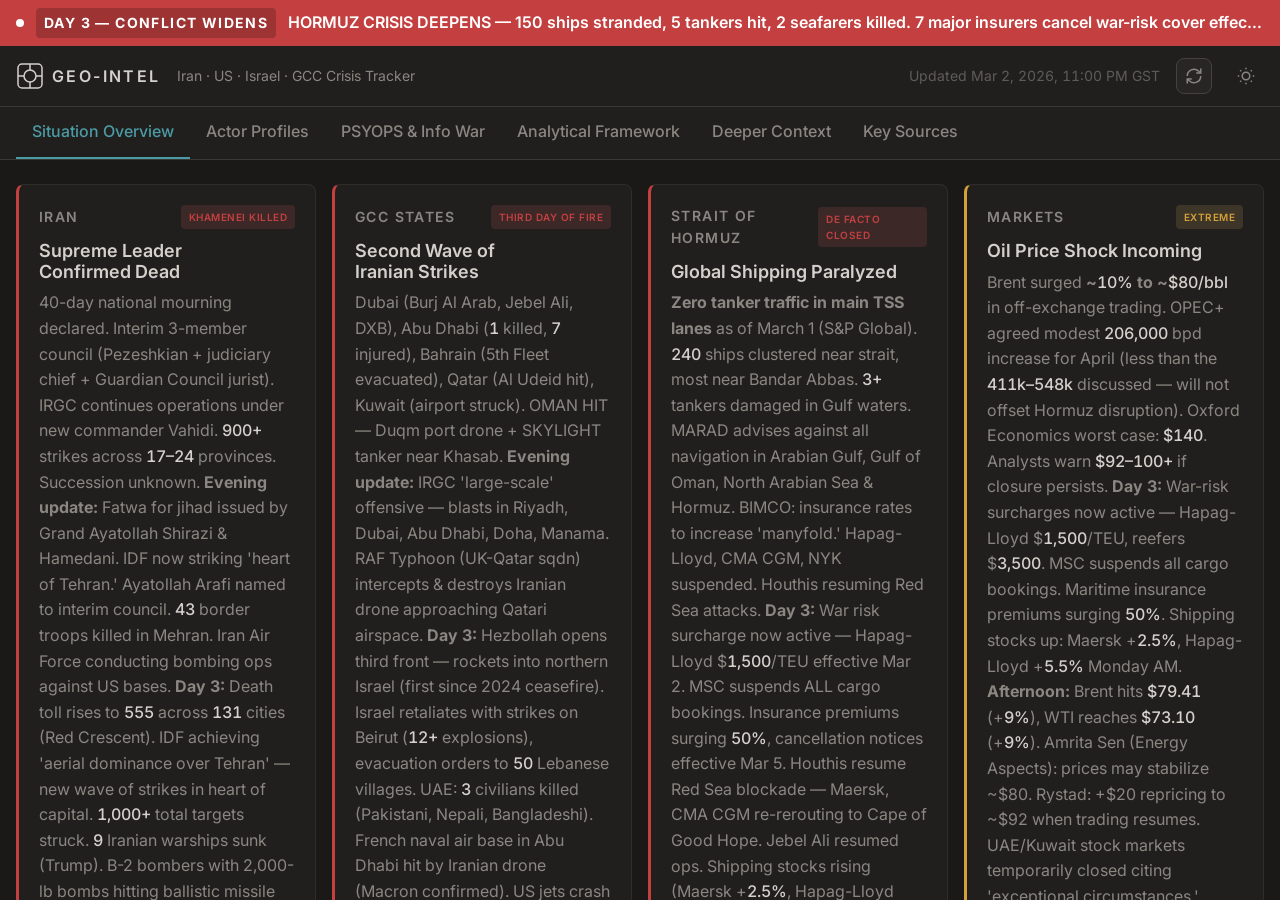
==== index.html @ 4e8afbf0 "Day 3 Evening update: Hormuz crisis deepens, insurance collapse, AWS outage, Putin-MBZ ceasefire cal" ====
<!DOCTYPE html>
<html lang="en" data-theme="dark">
<head>
<meta charset="UTF-8">
<meta name="viewport" content="width=device-width, initial-scale=1.0">
<meta http-equiv="refresh" content="900">
<title>GEO-INTEL — Iran-US-Israel-GCC Crisis Tracker</title>
<link rel="preconnect" href="https://fonts.googleapis.com">
<link rel="preconnect" href="https://fonts.gstatic.com" crossorigin>
<link href="https://fonts.googleapis.com/css2?family=Inter:wght@400;500;600&family=Source+Serif+4:ital,opsz,wght@0,8..60,400;0,8..60,600;0,8..60,700;1,8..60,400&display=swap" rel="stylesheet">
<link rel="stylesheet" href="./base.css">
<link rel="stylesheet" href="./style.css">
<link rel="stylesheet" href="./dashboard.css">
<link rel="stylesheet" href="./psyops.css">
</head>
<body>
<a href="#main-content" class="sr-only" style="position:absolute;top:0;left:0;padding:var(--space-2) var(--space-4);background:var(--color-primary);color:var(--color-text-inverse);z-index:9999;">Skip to content</a>

<!-- BREAKING BANNER -->
<div class="breaking-banner" role="alert">
<span class="breaking-dot" aria-hidden="true"></span>
<span class="breaking-label">DAY 3 — CONFLICT WIDENS</span>
<span class="breaking-text">HORMUZ CRISIS DEEPENS — 150 ships stranded, 5 tankers hit, 2 seafarers killed. 7 major insurers cancel war-risk cover effective Mar 5. AWS data centers in UAE/Bahrain struck. Qatar declares force majeure on LNG. Brent hit $82.37 (+13%). Putin-MBZ ceasefire call. — March 2, 2026, 11:00 PM GST</span>
</div>

<!-- HEADER -->
<header class="site-header">
<div class="header-inner">
<div class="header-left">
<div class="logo" aria-label="GEO-INTEL">
<svg width="28" height="28" viewBox="0 0 28 28" fill="none">
<rect x="2" y="2" width="24" height="24" rx="4" stroke="currentColor" stroke-width="1.5" fill="none"/>
<circle cx="14" cy="14" r="6" stroke="currentColor" stroke-width="1.5" fill="none"/>
<line x1="14" y1="2" x2="14" y2="8" stroke="currentColor" stroke-width="1.5"/>
<line x1="14" y1="20" x2="14" y2="26" stroke="currentColor" stroke-width="1.5"/>
<line x1="2" y1="14" x2="8" y2="14" stroke="currentColor" stroke-width="1.5"/>
<line x1="20" y1="14" x2="26" y2="14" stroke="currentColor" stroke-width="1.5"/>
</svg>
<span class="logo-text">GEO-INTEL</span>
</div>
<span class="header-subtitle">Iran · US · Israel · GCC Crisis Tracker</span>
</div>
<div class="header-right">
<span class="last-updated">Updated Mar 2, 2026, 11:00 PM GST</span>
<button id="refresh-btn" aria-label="Check for updates" class="refresh-btn" title="Check for updates">
<svg width="18" height="18" viewBox="0 0 24 24" fill="none" stroke="currentColor" stroke-width="2">
<path d="M21 2v6h-6"/><path d="M3 12a9 9 0 0 1 15-6.7L21 8"/>
<path d="M3 22v-6h6"/><path d="M21 12a9 9 0 0 1-15 6.7L3 16"/>
</svg>
</button>
<button data-theme-toggle aria-label="Switch to light mode" class="theme-btn">
<svg width="18" height="18" viewBox="0 0 24 24" fill="none" stroke="currentColor" stroke-width="2">
<circle cx="12" cy="12" r="5"/><path d="M12 1v2M12 21v2M4.22 4.22l1.42 1.42M18.36 18.36l1.42 1.42M1 12h2M21 12h2M4.22 19.78l1.42-1.42M18.36 5.64l1.42-1.42"/>
</svg>
</button>
</div>
</div>
</header>

<!-- TAB NAVIGATION -->
<nav class="tab-nav" role="tablist" aria-label="Dashboard sections">
<button role="tab" aria-selected="true" aria-controls="tab-situation" data-tab="situation" class="tab-btn active">Situation Overview</button>
<button role="tab" aria-selected="false" aria-controls="tab-actors" data-tab="actors" class="tab-btn">Actor Profiles</button>
<button role="tab" aria-selected="false" aria-controls="tab-psyops" data-tab="psyops" class="tab-btn">PSYOPS &amp; Info War</button>
<button role="tab" aria-selected="false" aria-controls="tab-analysis" data-tab="analysis" class="tab-btn">Analytical Framework</button>
<button role="tab" aria-selected="false" aria-controls="tab-context" data-tab="context" class="tab-btn">Deeper Context</button>
<button role="tab" aria-selected="false" aria-controls="tab-sources" data-tab="sources" class="tab-btn">Key Sources</button>
</nav>

<!-- MAIN CONTENT -->
<main id="main-content" class="main-content">

<!-- ================================================
TAB 1: SITUATION OVERVIEW
================================================ -->
<section id="tab-situation" role="tabpanel" class="tab-panel active" aria-labelledby="tab-situation-btn">

<!-- STATUS CARDS -->
<div class="status-cards">
<div class="status-card status-critical">
<div class="status-card-header">
<span class="status-label">IRAN</span>
<span class="status-badge badge-critical">KHAMENEI KILLED</span>
</div>
<h3 class="status-title">Supreme Leader Confirmed Dead</h3>
<p class="status-body">40-day national mourning declared. Interim 3-member council (Pezeshkian + judiciary chief + Guardian Council jurist). IRGC continues operations under new commander Vahidi. <span class="num">900+</span> strikes across <span class="num">17–24</span> provinces. Succession unknown. <strong>Evening update:</strong> Fatwa for jihad issued by Grand Ayatollah Shirazi &amp; Hamedani. IDF now striking 'heart of Tehran.' Ayatollah Arafi named to interim council. <span class="num">43</span> border troops killed in Mehran. Iran Air Force conducting bombing ops against US bases. <strong>Day 3:</strong> Death toll rises to <span class="num">555</span> across <span class="num">131</span> cities (Red Crescent). IDF achieving 'aerial dominance over Tehran' — new wave of strikes in heart of capital. <span class="num">1,000+</span> total targets struck. <span class="num">9</span> Iranian warships sunk (Trump). B-2 bombers with 2,000-lb bombs hitting ballistic missile facilities. Succession accelerating — new leader potentially within 1–2 days (Araghchi). 4-member interim council (added Ghalibaf). Larijani denies any renewed talks with Washington. <strong>Day 3 Afternoon:</strong> Iran Army targets Ali al-Salem Air Base (Kuwait) and 'enemy ships north of India' with <span class="num">15</span> cruise missiles (state TV). Qatar now deploying fighter jets to intercept threats over Gulf waters (previously Patriot only). <span class="num">20+</span> killed at Niloofar Square, Tehran. Trump claims <span class="num">48</span> Iranian officials killed total. Israel mobilizes <span class="num">100,000</span> reservists for 'additional theaters.' <strong>Day 3 Evening:</strong> No major new operational disclosures; focus shifted to second-order impacts — shipping/insurance/diplomacy. IRGC continues autonomous operations under decentralized command. Internet blackout persists.</p>
</div>
<div class="status-card status-critical">
<div class="status-card-header">
<span class="status-label">GCC STATES</span>
<span class="status-badge badge-critical">THIRD DAY OF FIRE</span>
</div>
<h3 class="status-title">Second Wave of Iranian Strikes</h3>
<p class="status-body">Dubai (Burj Al Arab, Jebel Ali, DXB), Abu Dhabi (<span class="num">1</span> killed, <span class="num">7</span> injured), Bahrain (5th Fleet evacuated), Qatar (Al Udeid hit), Kuwait (airport struck). OMAN HIT — Duqm port drone + SKYLIGHT tanker near Khasab. <strong>Evening update:</strong> IRGC 'large-scale' offensive — blasts in Riyadh, Dubai, Abu Dhabi, Doha, Manama. RAF Typhoon (UK-Qatar sqdn) intercepts &amp; destroys Iranian drone approaching Qatari airspace. <strong>Day 3:</strong> Hezbollah opens third front — rockets into northern Israel (first since 2024 ceasefire). Israel retaliates with strikes on Beirut (<span class="num">12+</span> explosions), evacuation orders to <span class="num">50</span> Lebanese villages. UAE: <span class="num">3</span> civilians killed (Pakistani, Nepali, Bangladeshi). French naval air base in Abu Dhabi hit by Iranian drone (Macron confirmed). US jets crash in Kuwait. Smoke at US Embassy Kuwait. Saudi Arabia intercepting drones at Ras Tanura. <strong>Day 3 Afternoon:</strong> Bahrain activates air-raid alerts, closes Shaikh Khalifa bin Salman Bridge. Kuwait: <span class="num">1</span> killed, smoke at US Embassy, debris at Mina Ahmadi refinery injures <span class="num">2</span> workers. Qatar: <span class="num">16</span> injured, fighter jets now scrambled. UAE: <span class="num">3</span> killed (Pakistani, Nepali, Bangladeshi), <span class="num">58</span> injured total, <span class="num">541</span> drones detected/<span class="num">506</span> intercepted. Bahrain: fire on foreign ship at Salman industrial area from intercepted missile debris. Lebanon: <span class="num">31</span> killed, <span class="num">149</span> injured from Israeli retaliatory strikes on Beirut + south. <strong>Day 3 Evening:</strong> AWS UAE data center struck by 'objects' — sparks, fire, power shut off. AWS Bahrain connectivity issues. Banking platforms (ADCB) affected across region. Saudi shut biggest domestic refinery after drone strike. Qatar force majeure on LNG. Putin-MBZ ceasefire call.</p>
</div>
<div class="status-card status-critical">
<div class="status-card-header">
<span class="status-label">STRAIT OF HORMUZ</span>
<span class="status-badge badge-critical">DE FACTO CLOSED</span>
</div>
<h3 class="status-title">Global Shipping Paralyzed</h3>
<p class="status-body"><strong>Zero tanker traffic in main TSS lanes</strong> as of March 1 (S&amp;P Global). <span class="num">240</span> ships clustered near strait, most near Bandar Abbas. <span class="num">3+</span> tankers damaged in Gulf waters. MARAD advises against all navigation in Arabian Gulf, Gulf of Oman, North Arabian Sea &amp; Hormuz. BIMCO: insurance rates to increase 'manyfold.' Hapag-Lloyd, CMA CGM, NYK suspended. Houthis resuming Red Sea attacks. <strong>Day 3:</strong> War risk surcharge now active — Hapag-Lloyd $<span class="num">1,500</span>/TEU effective Mar 2. MSC suspends ALL cargo bookings. Insurance premiums surging <span class="num">50%</span>, cancellation notices effective Mar 5. Houthis resume Red Sea blockade — Maersk, CMA CGM re-rerouting to Cape of Good Hope. Jebel Ali resumed ops. Shipping stocks rising (Maersk +<span class="num">2.5%</span>, Hapag-Lloyd +<span class="num">5.5%</span>). <strong>Afternoon:</strong> Rystad projects closure 'temporary, 1–2 weeks' but logistical backlog to persist weeks beyond reopening. Wood Mackenzie: 'dual supply shock' — current exports halted AND OPEC+ spare capacity inaccessible. Dryad Global: no official UNCLOS closure communicated, but VHF claims circulating. GPS/AIS signal degradation at Ras Laffan (Qatar). US Treasury could provide insurance guarantees for transit — step taken in past crises. <strong>Day 3 Evening:</strong> Crisis deepens dramatically: <span class="num">150</span> ships stranded near strait (Reuters). <span class="num">40+</span> VLCCs idling (Bloomberg). <span class="num">5</span> tankers now hit total: Stena Imperative (US-flagged, Bahrain port — <span class="num">1</span> shipyard worker killed), MKD VYOM (off Oman coast — <span class="num">1</span> crew killed), Hercules Star (off UAE), SKYLIGHT (Musandam), plus prior incidents. <strong>Insurance crisis:</strong> <span class="num">7</span> major P&amp;I clubs (Gard, Skuld, NorthStandard, London P&amp;I, American Club, Swedish Club, Steamship Mutual) cancel war-risk cover effective Mar 5. Japan's MS&amp;AD suspended underwriting entirely. No ship can legally transit without P&amp;I coverage — insurance withdrawal functionally closes strait to all non-state-flagged vessels.</p>
</div>
<div class="status-card status-warning">
<div class="status-card-header">
<span class="status-label">MARKETS</span>
<span class="status-badge badge-warning">EXTREME</span>
</div>
<h3 class="status-title">Oil Price Shock Incoming</h3>
<p class="status-body">Brent surged <strong>~<span class="num">10%</span> to ~<span class="num">$80/bbl</span></strong> in off-exchange trading. OPEC+ agreed modest <span class="num">206,000</span> bpd increase for April (less than the <span class="num">411k–548k</span> discussed — will not offset Hormuz disruption). Oxford Economics worst case: <span class="num">$140</span>. Analysts warn <span class="num">$92–100+</span> if closure persists. <strong>Day 3:</strong> War-risk surcharges now active — Hapag-Lloyd $<span class="num">1,500</span>/TEU, reefers $<span class="num">3,500</span>. MSC suspends all cargo bookings. Maritime insurance premiums surging <span class="num">50%</span>. Shipping stocks up: Maersk +<span class="num">2.5%</span>, Hapag-Lloyd +<span class="num">5.5%</span> Monday AM. <strong>Afternoon:</strong> Brent hits <span class="num">$79.41</span> (+<span class="num">9%</span>), WTI reaches <span class="num">$73.10</span> (+<span class="num">9%</span>). Amrita Sen (Energy Aspects): prices may stabilize ~$80. Rystad: +$20 repricing to ~$92 when trading resumes. UAE/Kuwait stock markets temporarily closed citing 'exceptional circumstances.' <span class="num">~15M</span> bpd crude transits Hormuz = <span class="num">30%</span> of global seaborne trade at risk. <strong>Day 3 Evening:</strong> Brent hit $<span class="num">82.37</span> intraday (+<span class="num">13%</span>), settled ~$<span class="num">78.43</span> (+<span class="num">7.6%</span>). European natural gas +<span class="num">25%</span>. Saudi Arabia shut biggest domestic refinery after drone strike. Qatar force majeure on LNG exports. Insurance collapse accelerating: <span class="num">7</span> P&amp;I clubs withdrawing war-risk cover Mar 5. Japan's MS&amp;AD suspended underwriting entirely.</p>
</div>
</div>

<!-- KEY METRICS ROW -->
<div class="key-metrics">
<div class="metric-card metric-critical">
<div class="metric-value">150 Ships</div>
<div class="metric-label">Stranded Near Hormuz</div>
</div>
<div class="metric-card metric-critical">
<div class="metric-value">5 Tankers</div>
<div class="metric-label">Hit — 2 Seafarers Killed</div>
</div>
<div class="metric-card metric-critical">
<div class="metric-value">7 Insurers</div>
<div class="metric-label">Cancel War-Risk Cover Mar 5</div>
</div>
<div class="metric-card metric-warning">
<div class="metric-value">$82.37</div>
<div class="metric-label">Brent Peak (+13% Intraday)</div>
</div>
<div class="metric-card metric-critical">
<div class="metric-value">AWS Down</div>
<div class="metric-label">UAE + Bahrain Data Centers Hit</div>
</div>
<div class="metric-card metric-warning">
<div class="metric-value">LNG Force Maj.</div>
<div class="metric-label">Qatar LNG Exports Halted</div>
</div>
</div>

<!-- ESCALATION TIMELINE -->
<div class="section-block">
<h2 class="section-heading">Escalation Timeline</h2>
<p class="section-subhead">June 2025 — March 2, 2026</p>
<div class="timeline">
<div class="timeline-item">
<div class="timeline-date">Jun 2025</div>
<div class="timeline-content">
<div class="timeline-title">12-Day War</div>
<div class="timeline-desc">US-Israel strike Iran nuclear sites. Significant damage to Natanz and Fordow. Iran fires limited missiles at US base in Qatar at conclusion.</div>
</div>
</div>
<div class="timeline-item">
<div class="timeline-date">Sep 2025</div>
<div class="timeline-content">
<div class="timeline-title">UN Snapback Sanctions</div>
<div class="timeline-desc">Full UN sanctions reimposed on Iran. Economic isolation deepens. Oil exports collapse through official channels.</div>
</div>
</div>
<div class="timeline-item">
<div class="timeline-date">Nov 2025</div>
<div class="timeline-content">
<div class="timeline-title">Iran Cuts Fuel Subsidies</div>
<div class="timeline-desc">Regime slashes fuel subsidies amid economic crisis. Immediate public backlash.</div>
</div>
</div>
<div class="timeline-item timeline-critical">
<div class="timeline-date">Dec 28, 2025</div>
<div class="timeline-content">
<div class="timeline-title">Massive Protests Begin</div>
<div class="timeline-desc">Largest protests since 1979 Revolution. Millions take to streets. Regime imposes near-total internet blackout. Security forces shoot to kill. <span class="num">7,000+</span> killed, <span class="num">50,000</span> detained.</div>
</div>
</div>
<div class="timeline-item">
<div class="timeline-date">Jan 28, 2026</div>
<div class="timeline-content">
<div class="timeline-title">Trump Announces "Armada"</div>
<div class="timeline-desc">Largest US force projection since 2003. USS Abraham Lincoln and Gerald R. Ford carrier strike groups deployed to Persian Gulf.</div>
</div>
</div>
<div class="timeline-item">
<div class="timeline-date">Feb 6–17</div>
<div class="timeline-content">
<div class="timeline-title">Oman-Mediated Talks — Rounds 1&amp;2</div>
<div class="timeline-desc">Witkoff/Kushner-led delegations in Muscat and Geneva. Initial framework discussed. Progress reported but gaps remain.</div>
</div>
</div>
<div class="timeline-item timeline-warning">
<div class="timeline-date">Feb 26</div>
<div class="timeline-content">
<div class="timeline-title">Round 3 — Geneva — No Deal</div>
<div class="timeline-desc">Third round collapses. Iran demands immediate sanctions relief. US demands irreversible dismantlement. Both walk away.</div>
</div>
</div>
<div class="timeline-item timeline-warning">
<div class="timeline-date">Feb 27</div>
<div class="timeline-content">
<div class="timeline-title">Albusaidi Meets Vance — "Peace Within Reach"</div>
<div class="timeline-desc">Oman FM meets VP Vance in DC for last-ditch effort. Declares deal "within reach." Vienna talks scheduled for following Monday. Strike date already set "weeks ago."</div>
</div>
</div>
<div class="timeline-item timeline-critical">
<div class="timeline-date">Feb 28</div>
<div class="timeline-content">
<div class="timeline-title">Operation Epic Fury / Roaring Lion — Day 1</div>
<div class="timeline-desc">Strikes begin at 9:45 AM IRST. IAF: ~200 jets, 500 targets, 1,200+ bombs. CENTCOM: Tomahawks, ATACMS, Task Force Scorpion, B-2 bunker-busters. 900+ strikes in first 12 hours. Iran retaliates — missiles hit Dubai, Bahrain, Qatar, Kuwait, Abu Dhabi.</div>
</div>
</div>
<div class="timeline-item timeline-critical">
<div class="timeline-date">Mar 1 — AM</div>
<div class="timeline-content">
<div class="timeline-title">Khamenei Death Confirmed — Day 2</div>
<div class="timeline-desc">Iranian state media confirms Supreme Leader killed in Feb 28 strikes. 40-day mourning declared. Interim 3-member council formed. IRGC launches second wave — Oman struck for first time (Duqm port + SKYLIGHT tanker).</div>
</div>
</div>
<div class="timeline-item timeline-warning">
<div class="timeline-date">Mar 1 — PM</div>
<div class="timeline-content">
<div class="timeline-title">OPEC+ Emergency Meeting + Hormuz De Facto Closed</div>
<div class="timeline-desc">OPEC+ 8-member core convenes at 11:00 GMT. Agreed modest 206,000 bpd increase for April (below 411k–548k discussed). Hormuz traffic collapses — 40–50% drop by 7:30pm UTC Feb 28, near-zero by Mar 1. 240 ships anchored near Bandar Abbas. Houthis announce Red Sea attack resumption.</div>
</div>
</div>
<div class="timeline-item timeline-critical">
<div class="timeline-date">Mar 1 Eve</div>
<div class="timeline-content">
<div class="timeline-title">First US Casualties — IRGC Escalates</div>
<div class="timeline-desc">Pentagon confirms <strong>3 US troops killed, 5 seriously wounded</strong> during Op Epic Fury — US Army installation in Kuwait among bases targeted. IRGC launches 'most ferocious offensive in history of Iranian armed forces' — blasts in Riyadh, Dubai, Abu Dhabi, Doha, Manama, Jerusalem, Tel Aviv. <strong>9 killed in Beit Shemesh, Israel.</strong> Grand Ayatollah Shirazi issues fatwa for global jihad. IDF strikes 'heart of Tehran.' Hormuz shipping fully halted — 240 vessels anchored. RAF Typhoon intercepts Iranian drone near Qatar.</div>
</div>
</div>
<div class="timeline-item timeline-critical">
<div class="timeline-date">Mar 2 — AM</div>
<div class="timeline-content">
<div class="timeline-title">Hezbollah Opens Third Front — War Reaches Europe</div>
<div class="timeline-desc">Hezbollah fires rockets at northern Israel — first attack since 2024 ceasefire. Israel retaliates: strikes on Beirut, evacuation orders to <span class="num">50</span> villages. RAF Akrotiri (Cyprus) struck by Iranian drone — first attack on European NATO territory. Several US jets crash in Kuwait. Smoke at US Embassy Kuwait. Iran death toll: <span class="num">555</span> across <span class="num">131</span> cities. Trump: operation could last 'four weeks or less.' French naval base in UAE hit. IDF claims 'aerial dominance over Tehran.'</div>
</div>
</div>
<div class="timeline-item timeline-critical">
<div class="timeline-date">Mar 2 — PM</div>
<div class="timeline-content">
<div class="timeline-title">GCC-Wide Casualties Mount — Bahrain Emergency</div>
<div class="timeline-desc">Bahrain activates air-raid alerts, closes Shaikh Khalifa bin Salman Bridge. Kuwait: <span class="num">1</span> civilian killed, smoke at US Embassy, debris at refinery. Qatar deploys fighter jets (upgrading from Patriot-only defense). UAE total: <span class="num">3</span> killed, <span class="num">58</span> injured, <span class="num">541</span> drones detected. Iran targets Ali al-Salem with <span class="num">15</span> cruise missiles. Israel mobilizes <span class="num">100,000</span> reservists. Brent crude hits $<span class="num">79.41</span> (+9%). Lebanon: <span class="num">31</span> killed in Israeli strikes on Beirut after Hezbollah rocket attack.</div>
</div>
</div>
<div class="timeline-item timeline-critical">
<div class="timeline-date">Mar 2 — Eve</div>
<div class="timeline-content">
<div class="timeline-title">Hormuz Insurance Collapse — Shipping Crisis Deepens</div>
<div class="timeline-desc"><span class="num">150</span> ships stranded near Hormuz. <span class="num">5</span> tankers hit, <span class="num">2</span> seafarers killed (Stena Imperative near Bahrain; MKD VYOM off Oman). <span class="num">7</span> P&amp;I clubs cancel war-risk cover effective Mar 5. Qatar declares force majeure on LNG. AWS data centers in UAE/Bahrain struck. Brent hit $<span class="num">82.37</span> (+13%). Putin-MBZ call for ceasefire. UAE tells Putin it's NOT being used as base to attack Iran.</div>
</div>
</div>
</div>
</div>
</section>

<!-- ================================================
TAB 2: ACTOR PROFILES
================================================ -->
<section id="tab-actors" role="tabpanel" class="tab-panel" hidden aria-labelledby="tab-actors-btn">
<div class="actor-grid">

<!-- IRAN -->
<div class="actor-card actor-critical">
<div class="actor-header">
<h3 class="actor-name">Iran</h3>
<span class="status-badge badge-critical">KHAMENEI DEAD</span>
</div>
<div class="actor-body">
<div class="actor-field">
<span class="field-label">Leadership</span>
<span class="field-value">Khamenei KILLED Feb 28. Interim 3-member council (Pezeshkian + judiciary chief Mohseni-Eje'i + Guardian Council jurist). Vahidi named IRGC commander. Assembly of Experts to select permanent successor. <strong>Day 3:</strong> Araghchi: new leader 'within 1–2 days.' Council expanded to 4: Arafi + Pezeshkian + Mohseni-Eje'i + Speaker Ghalibaf. Larijani denies any negotiations with Washington despite Trump claiming openness to talks.</span>
</div>
<div class="actor-field">
<span class="field-label">Succession Probability</span>
<span class="field-value">
<div class="succession-table-wrapper">
<table class="succession-table">
<thead><tr><th>Scenario</th><th>Probability</th></tr></thead>
<tbody>
<tr>
<td>IRGC collective leadership consolidation</td>
<td><div class="prob-bar-container"><div class="prob-bar"><div class="prob-bar-fill critical" style="width:35%"></div></div><span class="prob-pct">35%</span></div></td>
</tr>
<tr>
<td>Prolonged factional struggle</td>
<td><div class="prob-bar-container"><div class="prob-bar"><div class="prob-bar-fill warning" style="width:30%"></div></div><span class="prob-pct">30%</span></div></td>
</tr>
<tr>
<td>Popular uprising uses vacuum</td>
<td><div class="prob-bar-container"><div class="prob-bar"><div class="prob-bar-fill" style="width:25%"></div></div><span class="prob-pct">25%</span></div></td>
</tr>
<tr>
<td>State collapse scenario</td>
<td><div class="prob-bar-container"><div class="prob-bar"><div class="prob-bar-fill success" style="width:10%"></div></div><span class="prob-pct">10%</span></div></td>
</tr>
</tbody>
</table>
</div>
</span>
</div>
<div class="actor-field">
<span class="field-label">Economy</span>
<span class="field-value">Rial collapsed <span class="num">99.995%</span> since 1979 (<span class="num">1,660,000</span>/USD). Inflation <span class="num">62.2%</span>. Food inflation <span class="num">70%</span>.</span>
</div>
<div class="actor-field">
<span class="field-label">Military</span>
<span class="field-value">IRGC continues operations autonomously — 32 provincial units pre-designed to function post-decapitation. "No clear authority to decide when to cease" — Forbes. <span class="num">40+</span> officials killed including IRGC Commander Pakpour, Chief of Staff Mousavi, Defense Minister. <strong>Evening:</strong> IRGC announces 'most ferocious offensive in history of Iranian armed forces.' Iran Air Force conducting bombing operations against US bases in Gulf and Kurdistan. <strong>Day 3:</strong> <span class="num">555</span> killed, <span class="num">131</span> cities hit. IDF claims aerial dominance over Tehran — new strikes in capital center. B-2 bombers hitting ballistic missile facilities. <span class="num">9</span> warships sunk (US claim). Iraqi Shia militia conducting drone attacks on US troops at Baghdad airport.</span>
</div>
<div class="actor-field">
<span class="field-label">Religious Escalation</span>
<span class="field-value"><strong>Grand Ayatollah Makarem Shirazi</strong> (99 yrs, one of most senior clerics in Qom) issued fatwa declaring jihad against US/Israel — "religious duty of all Muslims worldwide to eliminate the evil of these criminals from the Earth." <strong>Ayatollah Nouri Hamedani:</strong> "mandatory for Muslims to avenge the blood." <strong>Ayatollah Arafi</strong> named to interim leadership council alongside Pezeshkian. President Pezeshkian: Khamenei's killing is "declaration of war against Muslims."</span>
</div>
<div class="actor-field">
<span class="field-label">Nuclear</span>
<span class="field-value">Enrichment capacity hit by B-2 bunker-busters at Fordow, Natanz, Isfahan. Extent of destruction contested. IAEA cannot verify. Pre-strike: enough fissile material for weapon within one week.</span>
</div>
</div>
</div>

<!-- UNITED STATES -->
<div class="actor-card actor-primary">
<div class="actor-header">
<h3 class="actor-name">United States</h3>
<span class="status-badge badge-teal">OFFENSIVE OPERATIONS</span>
</div>
<div class="actor-body">
<div class="actor-field">
<span class="field-label">Strategy</span>
<span class="field-value">Maximum pressure + explicit regime change rhetoric. "When we are finished, take over your government." <strong>CRITICAL UPDATE:</strong> Zero US casualties claim no longer valid — see Casualties below. <strong>Day 3:</strong> Trump: operation 'four weeks or less.' Claims <span class="num">9</span> warships sunk, naval HQ 'largely destroyed,' 'entire military command gone.' Says 'more casualties' likely. B-2 bombers striking ballistic missile facilities.</span>
</div>
<div class="actor-field">
<span class="field-label">Casualties — CRITICAL</span>
<span class="field-value"><strong style="color: var(--color-critical);">3 US service members killed in action, 5 seriously wounded</strong> during Operation Epic Fury (Pentagon confirmed Sunday evening). Additional troops sustained minor shrapnel injuries/concussions. <strong>US Army installation in Kuwait</strong> among bases targeted. Pentagon: "Major combat operations continue." <strong>Day 3:</strong> Several F-15E jets crashed in Kuwait (all crew survived). Smoke reported at US Embassy Kuwait.</span>
</div>
<div class="actor-field">
<span class="field-label">Operations</span>
<span class="field-value">Op Epic Fury: ATACMS, Tomahawks (TLAMs), Task Force Scorpion suicide drones, B-2 bombers with GBU-57 bunker-busters vs Fordow/Natanz/Isfahan. <span class="num">900+</span> strikes first 12 hrs. Day 2: 30+ new targets, Tehran Revolutionary Court destroyed.</span>
</div>
<div class="actor-field">
<span class="field-label">Diplomacy</span>
<span class="field-value">Witkoff/Kushner led talks (bypassing Rubio). 3 rounds failed. Strike date set "weeks ago" while Oman channel was active. US Ambassador Waltz listed no regime change objective at UNSC — contradicting Trump's public messaging.</span>
</div>
<div class="actor-field">
<span class="field-label">Key Figures</span>
<span class="field-value">Trump (Truth Social 2:30 AM video), Witkoff, Kushner, Rubio (sidelined), Gen. Caine (raised munitions sustainability concerns), VP Vance (met Albusaidi Feb 27).</span>
</div>
</div>
</div>

<!-- ISRAEL -->
<div class="actor-card actor-primary">
<div class="actor-header">
<h3 class="actor-name">Israel</h3>
<span class="status-badge badge-teal">ACTIVE OPERATIONS</span>
</div>
<div class="actor-body">
<div class="actor-field">
<span class="field-label">Operation</span>
<span class="field-value">Op Roaring Lion (opening phase: Op Genesis). <span class="num">200</span> jets, <span class="num">500</span> targets, <span class="num">1,200+</span> bombs in 24 hrs — largest IAF combat sortie in history. <strong>Evening update:</strong> IDF announces strikes in <strong>center/heart of Tehran</strong> for first time (previously periphery). Claims 'achieved air superiority' and 'opened the path to Tehran.' IDF spokesman: "eliminated <span class="num">40</span> senior commanders, including Khamenei, in one minute in two different locations over a thousand miles from Israel in broad daylight." <span class="num">43</span> Iranian security forces killed at border regiment HQ in Mehran (near Iraq).</span>
</div>
<div class="actor-field">
<span class="field-label">Mobilization</span>
<span class="field-value">Tens of thousands of reservists called up. Large-scale ground force reinforcement across all sectors. Special forces deployed for various offensive/defensive scenarios.</span>
</div>
<div class="actor-field">
<span class="field-label">Messaging</span>
<span class="field-value">Netanyahu's explicit Purim/Haman invocation. Ethnic segmentation: addressed Persians, Kurds, Azeris, Baluch, Ahwazis separately. "Pilots of the free world" civilizational framing.</span>
</div>
<div class="actor-field">
<span class="field-label">Domestic</span>
<span class="field-value">Netanyahu's legal challenges suspended during wartime. Attacking Iran "a point of consensus in Israeli politics" — Al Jazeera. Elections this year; national unity consolidates political position. <strong>Evening:</strong> <span class="num">9</span> killed in Beit Shemesh from Iranian missiles. IDF claims 'air superiority achieved.'</span>
</div>
</div>
</div>

<!-- SAUDI ARABIA -->
<div class="actor-card actor-warning">
<div class="actor-header">
<h3 class="actor-name">Saudi Arabia</h3>
<span class="status-badge badge-warning">STRATEGIC AMBIGUITY</span>
</div>
<div class="actor-body">
<div class="actor-field">
<span class="field-label">Sequential Messaging</span>
<span class="field-value">Step 1 (pre-strike): MBS calls Pezeshkian, denies airspace → Islamic solidarity signal. Step 2 (during): Silence = tacit acquiescence. Step 3 (post-retaliation): "Brutal Iranian aggression" condemnation → alliance over solidarity.</span>
</div>
<div class="actor-field">
<span class="field-label">Assessment</span>
<span class="field-value">Saudi Arabia chose the US alliance structure over Muslim solidarity the moment Iranian missiles hit Arab soil. Years of Gulf-Iran détente (2023 China-brokered deal) reversed in 72 hours.</span>
</div>
<div class="actor-field">
<span class="field-label">Pre-emptive Action</span>
<span class="field-value">Surged oil exports to <span class="num">7.3M</span> bpd average in first 24 days of February — highest in nearly 3 years. Holds <span class="num">~1.8M</span> bpd spare capacity for market stabilization.</span>
</div>
<div class="actor-field">
<span class="field-label">Mega-Deal</span>
<span class="field-value">$1T investment pledge, Major Non-NATO Ally status, F-35s, 123 nuclear agreement — all contingent on current US relationship. Saudi Arabia cannot afford to alienate Washington.</span>
</div>
</div>
</div>

<!-- UAE -->
<div class="actor-card actor-critical">
<div class="actor-header">
<h3 class="actor-name">UAE</h3>
<span class="status-badge badge-critical">DIRECTLY HIT</span>
</div>
<div class="actor-body">
<div class="actor-field">
<span class="field-label">Scale of Attack</span>
<span class="field-value">Iran fired <span class="num">137</span> ballistic missiles + <span class="num">209</span> drones. UAE intercepted <span class="num">195/209</span> drones; <span class="num">14</span> landed in UAE territory.</span>
</div>
<div class="actor-field">
<span class="field-label">Damage</span>
<span class="field-value">Burj Al Arab (facade fire). Fairmont Palm (<span class="num">4</span> injured, fire). Jebel Ali port (berth fire). DXB airport suspended (<span class="num">4</span> staff injured). Abu Dhabi Zayed Intl — <span class="num">1</span> killed, <span class="num">7</span> injured. Al Dhafra AB targeted. Schools remote Mon–Wed.</span>
</div>
<div class="actor-field">
<span class="field-label">Strategic Exposure</span>
<span class="field-value">Dubai airport + Jebel Ali port = <span class="num">~60%</span> of emirate revenues. Hub reputation as regional safe haven directly threatened. Abraham Accords intact but under extreme strain.</span>
</div>
<div class="actor-field">
<span class="field-label">Day 3 Total Impact</span>
<span class="field-value"><span class="num">3</span> expatriate workers killed (Pakistani, Nepali, Bangladeshi). <span class="num">58</span> injured total (17 nationalities). <span class="num">165</span> ballistic missiles detected: <span class="num">152</span> destroyed, <span class="num">13</span> fell into sea. <span class="num">2</span> cruise missiles destroyed. <span class="num">541</span> drones detected: <span class="num">506</span> intercepted, <span class="num">35</span> struck territory. Jebel Ali resumed operations (all 4 terminals). UAE/Kuwait stock markets temporarily closed. French naval air base in Abu Dhabi hit. Schools remote Mon–Wed extended.</span>
</div>
<div class="actor-field">
<span class="field-label">Day 3 Evening — Infrastructure &amp; Diplomacy</span>
<span class="field-value">AWS UAE data center struck — sparks, fire, power cut. AWS Bahrain connectivity issues. ADCB banking platform outages. Putin-MBZ phone call: both call for ceasefire and return to diplomacy. UAE told Putin it is NOT being used as a base to attack Iran — key message to Tehran. Putin agreed to relay UAE complaints to Iranian leadership. Stena Imperative (US-flagged tanker) hit at Bahrain port near UAE waters — <span class="num">1</span> shipyard worker killed. Hercules Star tanker hit off UAE coast.</span>
</div>
</div>
</div>

<!-- OMAN -->
<div class="actor-card actor-critical">
<div class="actor-header">
<h3 class="actor-name">Oman</h3>
<span class="status-badge badge-critical">DIRECTLY HIT</span>
</div>
<div class="actor-body">
<div class="actor-field">
<span class="field-label">Duqm Port Strike</span>
<span class="field-value">Two drones hit commercial port at Duqm (Al Wusta Governorate) — first attack on Omani soil. One foreign worker injured. Debris near fuel storage tanks. Bunkering suspended. US/UK naval facility adjacent.</span>
</div>
<div class="actor-field">
<span class="field-label">SKYLIGHT Tanker</span>
<span class="field-value">MV SKYLIGHT (Palau-flagged) struck <span class="num">5nm</span> north of Khasab port, Musandam — at Hormuz entrance. <span class="num">4</span> crew injured of 20 total (<span class="num">15</span> Indian, <span class="num">5</span> Iranian nationals). First maritime strike in Strait of Hormuz.</span>
</div>
<div class="actor-field">
<span class="field-label">FM Albusaidi</span>
<span class="field-value">"I am dismayed. Active and serious negotiations have yet again been undermined." — Condemned US-Israel strikes AND Iranian retaliation on GCC states. Oman now the ONLY actor to have condemned both sides.</span>
</div>
<div class="actor-field">
<span class="field-label">Mediation Role</span>
<span class="field-value">Track record destroyed: two data points (Jun 2025 + Feb 2026) of strikes mid-negotiation through Oman. Strike date set "several weeks ago" while Omani channel was active. Future Iranian regimes have structural reasons to distrust Oman-mediated processes.</span>
</div>
<div class="actor-field">
<span class="field-label">Day 3 Evening — Maritime Crisis</span>
<span class="field-value">MKD VYOM (Marshall Islands-flagged) hit by projectile off Oman coast — <span class="num">1</span> crew member killed (Reuters). Second tanker casualty near Omani waters after SKYLIGHT. Oman News Agency confirmed military/security coordination for SKYLIGHT rescue. Musandam approaches increasingly dangerous — tanker attacks establishing pattern near Khasab.</span>
</div>
</div>
</div>

<!-- QATAR -->
<div class="actor-card actor-critical">
<div class="actor-header">
<h3 class="actor-name">Qatar</h3>
<span class="status-badge badge-critical">UNDER FIRE</span>
</div>
<div class="actor-body">
<div class="actor-field">
<span class="field-label">Al Udeid Strike</span>
<span class="field-value"><span class="num">65</span> ballistic missiles + <span class="num">12</span> drones intercepted. <span class="num">2</span> missiles hit Al Udeid (largest US base in region). IRGC claims US radar "completely destroyed." <span class="num">8</span> injured. US CENTCOM: no casualties, minimal damage.</span>
</div>
<div class="actor-field">
<span class="field-label">Aviation</span>
<span class="field-value">Hamad International Airport closed. Qatar Airways suspended all operations. Update expected Mar 2 at 09:00 Doha time. <span class="num">41%</span> of Saturday flights cancelled.</span>
</div>
<div class="actor-field">
<span class="field-label">Response</span>
<span class="field-value">Summoned Iran's ambassador. Described attack as "flagrant violation of national sovereignty" and "unacceptable escalation." Continues Gaza mediation — diplomatic channels strained but intact.</span>
</div>
<div class="actor-field">
<span class="field-label">Day 3 Escalation</span>
<span class="field-value"><span class="num">16</span> injured in ongoing strikes. Qatar now deploying fighter jets to intercept threats over Gulf waters — upgrading from Patriot missile defense only. GPS signal degradation reported at Ras Laffan port. Shrapnel fire in industrial area from intercepted missile. Qatar Airways flights remain halted. Ministry of Transport urging shipping lines to continue operations.</span>
</div>
<div class="actor-field">
<span class="field-label">Day 3 Evening — LNG Crisis</span>
<span class="field-value">Qatar declares <strong>force majeure on LNG exports</strong> — <span class="num">13+</span> LNG tankers diverted away from Gulf. Qatar is world's largest LNG exporter; this has immediate European and Asian energy market impact. European gas prices +<span class="num">25%</span>. GPS/AIS signal degradation at Ras Laffan port continuing — complicating even non-Hormuz-transit operations.</span>
</div>
</div>
</div>

<!-- BAHRAIN -->
<div class="actor-card actor-critical">
<div class="actor-header">
<h3 class="actor-name">Bahrain</h3>
<span class="status-badge badge-critical">5TH FLEET TARGETED</span>
</div>
<div class="actor-body">
<div class="actor-field">
<span class="field-label">NSA Bahrain Strike</span>
<span class="field-value">Direct strikes on Naval Support Activity Bahrain — home of US 5th Fleet HQ and NAVCENT. Videos show drone striking radar inside white dome. Personnel evacuated to hotel accommodations. Crowne Plaza Manama struck on Day 2.</span>
</div>
<div class="actor-field">
<span class="field-label">Intercepts</span>
<span class="field-value"><span class="num">45</span> missiles + <span class="num">9</span> drones intercepted (incl. Shahed-136 type). Bahrain airport hit (material damage, no casualties). Khalifa Bin Salman port + Sitrah fully suspended.</span>
</div>
<div class="actor-field">
<span class="field-label">Scale</span>
<span class="field-value">NSA Bahrain hosts ~<span class="num">8,300</span> sailors and hundreds of military family members. DoD school cancelled in-person classes for the week. Described strikes as "treacherous attacks" — "clear violation of sovereignty."</span>
</div>
<div class="actor-field">
<span class="field-label">Day 3 Escalation</span>
<span class="field-value">Air-raid alerts activated nationwide. Shaikh Khalifa bin Salman Bridge closed. Fire on foreign ship at Salman industrial area from intercepted missile debris. Maritime facility near Mina Salman port targeted (Sunday evening). KBSP and Bahrain Steel not operating — no written advisory issued.</span>
</div>
</div>
</div>

<!-- KUWAIT -->
<div class="actor-card actor-critical">
<div class="actor-header">
<h3 class="actor-name">Kuwait</h3>
<span class="status-badge badge-critical">US KIA — 3 KILLED</span>
</div>
<div class="actor-body">
<div class="actor-field">
<span class="field-label">Military</span>
<span class="field-value">Ali Al-Salem Air Base targeted. Italian FM: "significant damage" to runway. <span class="num">3</span> Kuwaiti soldiers injured by shrapnel. <strong style="color: var(--color-critical);">3 US service members killed, 5 seriously wounded</strong> at US Army installation in Kuwait — Pentagon confirmed Sunday evening. First US KIA of the conflict. <strong>Day 3:</strong> Several US F-15E jets crashed near Ali Al Salem Air Base (all crew survived, evacuated to hospital in stable condition). Smoke reported at US Embassy Kuwait City — Embassy advised people to stay away. <strong>Afternoon:</strong> Iran Army fires <span class="num">15</span> cruise missiles at Ali al-Salem. <span class="num">1</span> civilian killed. Debris at Mina Ahmadi refinery injures <span class="num">2</span> workers. Kuwait air defenses intercept drones near Rumaithiya and Salwa areas. Crashing jet visible with smoke in al-Jahra city (<span class="num">32km</span> west of Kuwait City).</span>
</div>
<div class="actor-field">
<span class="field-label">Civilian</span>
<span class="field-value">Drone struck Kuwait airport Terminal One — <span class="num">9</span> injured (stable). Terminals 1, 4, 5 evacuated. Shuaiba port fully suspended, vessels evacuated to anchorage.</span>
</div>
<div class="actor-field">
<span class="field-label">Response</span>
<span class="field-value">Condemned as "blatant violation of sovereignty." Summoned Iran ambassador. Kuwait Crown Prince received direct call from Trump. Universities switched to online. Refining/production (KNPC/KIPIC) proceeding normally.</span>
</div>
</div>
</div>

<!-- LEBANON / HEZBOLLAH -->
<div class="actor-card actor-critical">
<div class="actor-header">
<h3 class="actor-name">Lebanon / Hezbollah</h3>
<span class="status-badge badge-critical">THIRD FRONT OPENED</span>
</div>
<div class="actor-body">
<div class="actor-field">
<span class="field-label">Attack</span>
<span class="field-value">Rockets at northern Israel targeting missile defense site south of Haifa. First Hezbollah attack since November 2024 ceasefire. Stated motivation: "In retaliation for killing of Khamenei and repeated Israeli aggressions." IDF intercepted one rocket; several fell in open areas. No Israeli casualties reported.</span>
</div>
<div class="actor-field">
<span class="field-label">Israel Response</span>
<span class="field-value">IDF strikes on Beirut southern suburbs (Dahiyeh), <span class="num">12+</span> explosions at 3:00 AM. Evacuation orders to <span class="num">50</span> villages in Southern Lebanon and Beqaa Valley. Gen. Zamir: fighting "could extend many more days." Israel declared Hezbollah "fully accountable for any escalation."</span>
</div>
<div class="actor-field">
<span class="field-label">Assessment</span>
<span class="field-value">Lebanon PM Salam: rocket fire 'irresponsible and suspicious act.' President Aoun: 'decision of war and peace rests solely with the Lebanese state.' Reports of judicial authorities ordering arrests of those responsible. Lebanese government convened emergency meeting. Hezbollah's re-entry risks alienating a Lebanese public already fatigued by economic collapse. <span class="num">31</span> killed, <span class="num">149</span> injured from Israeli retaliatory strikes (Health Ministry). Two-thirds of casualties in southern Lebanon.</span>
</div>
</div>
</div>

<!-- UNITED KINGDOM -->
<div class="actor-card actor-primary">
<div class="actor-header">
<h3 class="actor-name">United Kingdom</h3>
<span class="status-badge badge-teal">DEFENSIVE OPERATIONS</span>
</div>
<div class="actor-body">
<div class="actor-field">
<span class="field-label">RAF Akrotiri</span>
<span class="field-value">Iranian drone struck RAF base in Cyprus at midnight Mar 2. Hit runway, no casualties. Families being evacuated, non-essential staff relocated. First attack on base since 1986 (Libya). Cyprus president: 'we do not participate in any military operation.'</span>
</div>
<div class="actor-field">
<span class="field-label">Policy</span>
<span class="field-value">UK allowing US to use British bases (RAF Fairford, Diego Garcia) for 'defensive' strikes on Iranian missile sites. Not joining offensive operations. Starmer: drew lessons from 'mistakes of Iraq.'</span>
</div>
<div class="actor-field">
<span class="field-label">Military</span>
<span class="field-value">RAF Typhoon from Qatar intercepted Iranian drone (Day 2). Counter-drone unit in Iraq neutralized drone heading for coalition base. <span class="num">200,000+</span> British nationals at risk in Gulf. Evacuation planning via Saudi Arabia.</span>
</div>
</div>
</div>

<!-- CHINA & RUSSIA -->
<div class="actor-card actor-neutral">
<div class="actor-header">
<h3 class="actor-name">China &amp; Russia</h3>
<span class="status-badge badge-muted">EXTERNAL POWERS</span>
</div>
<div class="actor-body">
<div class="actor-field">
<span class="field-label">UNSC Emergency Session</span>
<span class="field-value">Convened Feb 28. No resolution — US veto blocks binding action. US assumed UNSC rotating presidency March 1, giving Washington structural procedural control for the month.</span>
</div>
<div class="actor-field">
<span class="field-label">Russia</span>
<span class="field-value">"Premeditated and unprovoked act of armed aggression against a sovereign UN member state" — Lavrov. Language mirrors UN Charter Art. 2(4) prohibition. Deliberately parallels Russia's own NATO narratives. No military response.</span>
</div>
<div class="actor-field">
<span class="field-label">China</span>
<span class="field-value">WSJ: response will be "calibrated and rhetorical." Co-sponsored UNSC session but notably less forceful than Moscow. Did NOT use "unprovoked armed aggression" language. Preserving diplomatic optionality. VLCC New Vision transited Hormuz with apparent exemption.</span>
</div>
<div class="actor-field">
<span class="field-label">Day 3 Evening — Putin-MBZ Call</span>
<span class="field-value">Putin called UAE President MBZ — both agreed on urgent need for ceasefire and return to diplomacy. Putin offered to relay UAE complaints about Iranian strikes to Tehran. Kremlin readout notable for confirming UAE told Russia it was NOT being used as a base to attack Iran — establishing diplomatic deniability. First concrete mediation signal of the conflict, though not yet a talks track.</span>
</div>
</div>
</div>

</div>
</section>

<!-- ================================================
TAB 3: PSYOPS & INFO WAR
================================================ -->
<section id="tab-psyops" role="tabpanel" class="tab-panel" hidden aria-labelledby="tab-psyops-btn">

<p class="section-intro">An intelligence briefing on the parallel information war accompanying kinetic operations. Five competing narratives are contesting global primacy. The battlefield is not merely physical.</p>

<!-- SECTION 1: NARRATIVE BATTLEFIELD -->
<div class="section-block">
<div class="expandable">
<button class="expand-trigger" aria-expanded="true">
<h2 class="section-heading inline-heading">1. The Narrative Battlefield</h2>
<svg class="expand-icon" width="20" height="20" viewBox="0 0 24 24" fill="none" stroke="currentColor" stroke-width="2"><polyline points="6 9 12 15 18 9"/></svg>
</button>
<div class="expand-content">
<div class="narrative-matrix">
<table>
<thead>
<tr>
<th>Narrative</th>
<th>Pushed By</th>
<th>Target Audience</th>
<th>Staying Power</th>
</tr>
</thead>
<tbody>
<tr>
<td>Existential self-defense / nuclear prevention</td>
<td>US, Israel, GCC</td>
<td>Western publics, Israeli voters, Gulf states</td>
<td><span class="staying-high">High in West</span> / Low in Global South</td>
</tr>
<tr>
<td>Unprovoked aggression / war crime</td>
<td>Russia, Iran, anti-war left, Turkey</td>
<td>Global South, Muslim world, European left</td>
<td><span class="staying-high">High in Muslim world</span></td>
</tr>
<tr>
<td>Liberation of the Iranian people</td>
<td>Trump admin, diaspora, Pahlavi</td>
<td>US political base, Iranian diaspora</td>
<td><span class="staying-mixed">Mixed — depends on Iran outcome</span></td>
</tr>
<tr>
<td>Martyrdom and resistance</td>
<td>Iran state, Hezbollah, Hamas remnants</td>
<td>Shia communities, anti-imperialist movements</td>
<td><span class="staying-high">High — theologically durable</span></td>
</tr>
<tr>
<td>Diplomatic betrayal / deception</td>
<td>Oman, EU left, critical media</td>
<td>Diplomatic community, neutral states</td>
<td><span class="staying-building">Building — will define post-war</span></td>
</tr>
</tbody>
</table>
</div>
</div>
</div>
</div>

<!-- SECTION 2: TRUMP NARRATIVE ARCHITECTURE -->
<div class="section-block">
<div class="expandable">
<button class="expand-trigger" aria-expanded="false">
<h2 class="section-heading inline-heading">2. Trump's Narrative Architecture</h2>
<svg class="expand-icon" width="20" height="20" viewBox="0 0 24 24" fill="none" stroke="currentColor" stroke-width="2"><polyline points="6 9 12 15 18 9"/></svg>
</button>
<div class="expand-content" hidden>
<p class="section-intro">An 8-minute Truth Social video at 2:30 AM EST on February 28, delivered while strikes were underway. Addressed Iranian people, IRGC, and US domestic audience simultaneously.</p>

<div class="quote-callout quote-critical">
<blockquote>"When we are finished, take over your government. It will be yours to take. This will probably be your only chance for generations."</blockquote>
<div class="quote-attribution">— President Trump, Truth Social, Feb 28 2:30 AM EST</div>
</div>

<div class="quote-callout">
<blockquote>"Lay down your weapons — total immunity — or face certain death."</blockquote>
<div class="quote-attribution">— Trump to IRGC, same address</div>
</div>

<h3 style="font-family: var(--font-body); font-size: var(--text-sm); font-weight: 600; color: var(--color-text); margin: var(--space-5) 0 var(--space-3);">5-Layer Messaging Architecture</h3>
<div class="messaging-table-wrapper">
<table class="messaging-table">
<thead>
<tr><th>Layer</th><th>Target Audience</th><th>Core Message</th></tr>
</thead>
<tbody>
<tr><td>Liberation / Humanitarian</td><td>Iranian people, diaspora</td><td>"We are freeing you from tyranny"</td></tr>
<tr><td>Security Necessity</td><td>US domestic audience</td><td>"They were going nuclear — we had no choice"</td></tr>
<tr><td>Strength / Deterrence</td><td>Regional adversaries</td><td>"America is back, willing to act"</td></tr>
<tr><td>Defection Invitation</td><td>IRGC rank and file</td><td>"Defect now — immunity offered"</td></tr>
<tr><td>Historical Legacy</td><td>Trump base</td><td>"I did what no president dared"</td></tr>
</tbody>
</table>
</div>

<div class="psyops-analysis" style="margin-top: var(--space-5);">
<div class="psyops-analysis-label">Critical Contradiction</div>
<p>US Ambassador Waltz at the UNSC the same day listed <strong>no regime change objective</strong> — a direct contradiction between presidential messaging and diplomatic messaging. These cannot both be true. A "limited lawful strike" does not call on a country's population to seize their government.</p>
</div>

<h3 style="font-family: var(--font-body); font-size: var(--text-sm); font-weight: 600; color: var(--color-text); margin: var(--space-5) 0 var(--space-3);">Iraq 2003 Parallel</h3>
<div class="parallel-table-wrapper">
<table class="parallel-table">
<thead>
<tr><th>Element</th><th>Iraq 2003</th><th>Iran 2026</th></tr>
</thead>
<tbody>
<tr><td>Threat framing</td><td>"Imminent WMD threat"</td><td>"Nuclear weapons imminent"</td></tr>
<tr><td>Liberation claim</td><td>"Liberation of Iraqi people"</td><td>"Liberation from nuclear theocracy"</td></tr>
<tr><td>UN position</td><td>Regime change denied at UNSC</td><td>Regime change denied at UNSC</td></tr>
<tr><td>Public messaging</td><td>Regime change stated publicly</td><td>"Take over your government"</td></tr>
<tr><td>Post-strike plan</td><td>None articulated</td><td>None articulated</td></tr>
<tr><td>CFR assessment</td><td>N/A (post-facto)</td><td>"Objectives cannot be achieved by air power alone"</td></tr>
</tbody>
</table>
</div>

<div class="quote-callout" style="margin-top: var(--space-4);">
<blockquote>"Diplomacy was weaponized as an instrument of deception."</blockquote>
<div class="quote-attribution">— Drop Site News, Feb 28 2026</div>
</div>
</div>
</div>
</div>

<!-- SECTION 3: NETANYAHU PURIM -->
<div class="section-block">
<div class="expandable">
<button class="expand-trigger" aria-expanded="false">
<h2 class="section-heading inline-heading">3. Netanyahu's Purim Invocation</h2>
<svg class="expand-icon" width="20" height="20" viewBox="0 0 24 24" fill="none" stroke="currentColor" stroke-width="2"><polyline points="6 9 12 15 18 9"/></svg>
</button>
<div class="expand-content" hidden>
<div class="quote-callout">
<blockquote>"In two days we will celebrate the holiday of Purim. Two and a half thousand years ago, in ancient Persia, a tyrant rose against us... In those days of Purim, the lot fell, and the wicked Haman fell with it. Today as well, on Purim, the lot has fallen."</blockquote>
<div class="quote-attribution">— Prime Minister Netanyahu, Feb 28 2026</div>
</div>

<div class="analysis-prose">
<p>This is not a casual metaphor. Netanyahu has a documented pattern of invoking the Purim/Haman/Persia narrative specifically for Iran policy. The Book of Esther narrative: a Persian official named Haman plots genocide against the Jewish people; he is foiled and executed. Netanyahu's parallel is explicit: the Islamic Republic = modern Haman.</p>
<h4>Netanyahu's Purim-Iran Rhetoric History</h4>
<p><strong>2012:</strong> Brought a copy of the Book of Esther to his meeting with President Obama.</p>
<p><strong>2015:</strong> Invoked Purim/Esther narrative explicitly in his Congress speech against the Iran nuclear deal.</p>
<p><strong>2026:</strong> Drops all pretense and declares the strikes a Purim event explicitly. Israeli public was primed: Israel Hayom ran "Purim and Iran: This time we're not powerless" two days before strikes launched.</p>
</div>

<h3 style="font-family: var(--font-body); font-size: var(--text-sm); font-weight: 600; color: var(--color-text); margin: var(--space-5) 0 var(--space-3);">Ethnic Division Strategy</h3>
<div class="quote-callout">
<blockquote>"Persians, Kurds, Azeris, Baluch, Ahwazis — our forces are there, pilots of the free world, coming to your aid."</blockquote>
<div class="quote-attribution">— Netanyahu, Feb 28 2026</div>
</div>
<div class="psyops-analysis">
<div class="psyops-analysis-label">Information Warfare Analysis</div>
<p>Netanyahu addressed Iran's minority ethnic groups separately from the Persian majority — a deliberate segmentation strategy amplifying internal division narratives. "Pilots of the free world" positions the operation as a multilateral civilizational intervention. This is classic information warfare targeting internal cohesion while appealing to Western civilizational frameworks simultaneously.</p>
</div>
</div>
</div>
</div>

<!-- SECTION 4: IRAN MARTYRDOM FRAMING -->
<div class="section-block">
<div class="expandable">
<button class="expand-trigger" aria-expanded="false">
<h2 class="section-heading inline-heading">4. Iran's Martyrdom Framing</h2>
<svg class="expand-icon" width="20" height="20" viewBox="0 0 24 24" fill="none" stroke="currentColor" stroke-width="2"><polyline points="6 9 12 15 18 9"/></svg>
</button>
<div class="expand-content" hidden>
<div class="quote-callout">
<blockquote>"Unyielding mountain of Islamic guardianship who had savored the sweet, pure essence of martyrdom."</blockquote>
<div class="quote-attribution">— Iranian state media on Khamenei's death</div>
</div>

<div class="analysis-prose">
<p>The most powerful single messaging choice: framing Khamenei's death as <strong>martyrdom</strong> (شهادت, <em>shahādat</em>) rather than death-in-war. In Shia Islamic theology, martyrdom carries specific transformative weight — the martyr's blood inspires rather than extinguishes the cause. This is not merely rhetoric; it is a theological weapon.</p>

<h4>State Media Activation</h4>
<p>IRIB (state broadcaster) anchor broke down on air announcing Khamenei's death. Whether genuinely spontaneous or orchestrated, this served as an emotional authenticity signal — the regime's grief is total, the cause is existential, not merely political.</p>

<h4>"Truthful Promise 4" — Narrative Continuity</h4>
<p>By naming the retaliation "Truthful Promise 4," Iran positioned it in a narrative sequence (previous operations in 2024–2025), claiming consistency and follow-through against narratives of Iranian weakness or capitulation. The naming = the claim of agency.</p>
</div>

<div class="quote-callout quote-warning">
<blockquote>"Trump has shifted 'America First' into 'Israel First' — always resulting in 'America Last'."</blockquote>
<div class="quote-attribution">— Iranian FM Araghchi — crafted for US domestic consumption</div>
</div>

<div class="psyops-analysis">
<div class="psyops-analysis-label">IRGC Gulf Messaging — Decoupling Attempt</div>
<p>The IRGC told Gulf foreign ministers directly: <strong>"We have no intention to attack them [Gulf states]; we are actually attacking the American bases."</strong> This is sophisticated: Iran attempting to decouple GCC states from the US basing structure, delegitimize the American military presence on Arab territory, and avoid triggering full GCC-as-combatant status. The strategy failed — Gulf states chose the US alliance framing — but the attempt itself reveals Iran's preferred end-state: a Gulf free from US bases.</p>
</div>
</div>
</div>
</div>

<!-- SECTION 5: SAUDI SEQUENTIAL AMBIGUITY -->
<div class="section-block">
<div class="expandable">
<button class="expand-trigger" aria-expanded="false">
<h2 class="section-heading inline-heading">5. Saudi Arabia's Sequential Ambiguity</h2>
<svg class="expand-icon" width="20" height="20" viewBox="0 0 24 24" fill="none" stroke="currentColor" stroke-width="2"><polyline points="6 9 12 15 18 9"/></svg>
</button>
<div class="expand-content" hidden>
<div class="sequence-steps">
<div class="sequence-step step-before">
<div class="step-number">1</div>
<div class="step-content">
<div class="step-label">Pre-Strike</div>
<div class="step-text">MBS calls Pezeshkian — denies Saudi airspace for US-Israeli strikes</div>
<div class="step-subtext">Islamic solidarity signal. Positions Saudi Arabia as non-participant to Islamic world. Provides deniability. Saudi Arabia establishes public distance.</div>
</div>
</div>
<div class="sequence-step step-during">
<div class="step-number">2</div>
<div class="step-content">
<div class="step-label">During Strikes</div>
<div class="step-text">Silence — no condemnation issued</div>
<div class="step-subtext">Silence = tacit acquiescence. Diplomatic endorsement by omission. Saudi Arabia lets the strikes happen without protest. The Islamic solidarity signal of Step 1 was, in hindsight, theater.</div>
</div>
</div>
<div class="sequence-step step-after">
<div class="step-number">3</div>
<div class="step-content">
<div class="step-label">Post-Retaliation (Iranian Missiles Hit Arab Soil)</div>
<div class="step-text">"Brutal Iranian aggression" — condemnation of Iran in strongest terms</div>
<div class="step-subtext">Once Iranian missiles hit GCC territory, Saudi Arabia drops all ambiguity. GCC territorial integrity overrides Islamic fraternal solidarity. The US alliance structure wins over Muslim solidarity.</div>
</div>
</div>
</div>

<div class="psyops-analysis" style="margin-top: var(--space-5);">
<div class="psyops-analysis-label">Strategic Analysis</div>
<p><strong>Saudi Arabia chose the US alliance structure over Muslim solidarity the moment Iranian missiles hit Arab soil.</strong> This sequence is not contradictory — it is sequentially rational strategic ambiguity. But it will be read in Tehran for years as evidence that Gulf détente was never genuine, and that GCC states will always choose the US-Israel axis over Islamic solidarity under pressure. The 2023 China-brokered Iran-Saudi normalization is effectively reversed in 72 hours.</p>
</div>
</div>
</div>
</div>

<!-- SECTION 6: GCC FRAMING CHOICE -->
<div class="section-block">
<div class="expandable">
<button class="expand-trigger" aria-expanded="false">
<h2 class="section-heading inline-heading">6. GCC Framing Choice — The Binary Decision</h2>
<svg class="expand-icon" width="20" height="20" viewBox="0 0 24 24" fill="none" stroke="currentColor" stroke-width="2"><polyline points="6 9 12 15 18 9"/></svg>
</button>
<div class="expand-content" hidden>
<div class="framing-binary">
<div class="framing-option rejected">
<div class="framing-option-label">Rejected</div>
<div class="framing-option-text">"US Provocation That Iran Responded To"</div>
<div class="framing-option-implication">Questions legitimacy of US military presence in the Gulf. Aligns with Russia/Iran narrative. Implies GCC states are complicit in attack on Muslim nation. Undermines US basing agreements.</div>
</div>
<div class="framing-option chosen">
<div class="framing-option-label">Chosen — All GCC States</div>
<div class="framing-option-text">"Iranian Aggression Against Sovereign States"</div>
<div class="framing-option-implication">Justifies US alliance structure. Justifies US military bases. Frames Iran as the aggressor. Provides domestic legitimacy for continued US presence. Aligns with Western framing.</div>
</div>
</div>
<div class="framing-verdict">
<p><strong>All major GCC states (UAE, Bahrain, Qatar, Kuwait, Jordan) condemned Iran's retaliatory strikes without issuing a strong condemnation of the initial US-Israel operation.</strong> This framing choice is not accidental — it is a strategic alignment that deepens the Sunni-Shia sectarian dimension of the conflict while providing regional legitimacy for continued US military presence. The Oman exception (condemned both sides) underscores that the choice was a choice, not an inevitability.</p>
</div>
</div>
</div>
</div>

<!-- SECTION 7: WESTERN MEDIA vs AL JAZEERA -->
<div class="section-block">
<div class="expandable">
<button class="expand-trigger" aria-expanded="false">
<h2 class="section-heading inline-heading">7. Western Media vs Al Jazeera — Framing Comparison</h2>
<svg class="expand-icon" width="20" height="20" viewBox="0 0 24 24" fill="none" stroke="currentColor" stroke-width="2"><polyline points="6 9 12 15 18 9"/></svg>
</button>
<div class="expand-content" hidden>
<p class="section-intro">The same events are being described in structurally different language. These are not merely different perspectives — they constitute different operational realities affecting protest mobilization, diplomatic pressure, and long-term legitimacy.</p>
<div class="comparison-highlight">
<table>
<thead>
<tr>
<th>Element</th>
<th class="col-western">Western Outlets (BBC / Reuters / AP / CNN)</th>
<th class="col-aljazeera">Al Jazeera / Middle East Eye</th>
</tr>
</thead>
<tbody>
<tr>
<td>Operation terminology</td>
<td class="col-western">"strikes," "operation"</td>
<td class="col-aljazeera">"attacks," "bombing campaign," "war of aggression"</td>
</tr>
<tr>
<td>Iran government label</td>
<td class="col-western">"regime" (consistently)</td>
<td class="col-aljazeera">"government," "state" — sovereignty emphasized</td>
</tr>
<tr>
<td>Strike legality</td>
<td class="col-western">Generally neutral; presents US/Israel justifications</td>
<td class="col-aljazeera">Explicitly challenges legality; references UN Charter</td>
</tr>
<tr>
<td>Historical context</td>
<td class="col-western">Limited; some 1979 context</td>
<td class="col-aljazeera">Extensive; 1953 CIA coup against Mosaddegh prominently cited</td>
</tr>
<tr>
<td>Iraq 2003 parallel</td>
<td class="col-western">Rarely invoked explicitly</td>
<td class="col-aljazeera">Invoked explicitly and repeatedly</td>
</tr>
<tr>
<td>Regime change framing</td>
<td class="col-western">Covered, but not emphasized</td>
<td class="col-aljazeera">Central framing of all coverage</td>
</tr>
</tbody>
</table>
</div>
<div class="quote-callout quote-warning" style="margin-top: var(--space-4);">
<blockquote>"Iran is seldom referred to as a nation; it is labeled a regime... Western media: a framework not designed to reveal truth but to create justification for violence."</blockquote>
<div class="quote-attribution">— Al Jazeera opinion, June 2025 (directly applicable)</div>
</div>
</div>
</div>
</div>

<!-- SECTION 8: PURIM-RAMADAN INTERSECTION -->
<div class="section-block">
<div class="expandable">
<button class="expand-trigger" aria-expanded="false">
<h2 class="section-heading inline-heading">8. The Purim–Ramadan Intersection</h2>
<svg class="expand-icon" width="20" height="20" viewBox="0 0 24 24" fill="none" stroke="currentColor" stroke-width="2"><polyline points="6 9 12 15 18 9"/></svg>
</button>
<div class="expand-content" hidden>
<div class="symbolic-intersection">
<div class="symbolic-side side-jewish">
<div class="symbolic-side-label">Jewish Calendar</div>
<div class="symbolic-side-title">Purim</div>
<div class="symbolic-side-date">Begins evening of March 2, 2026<br><span style="font-size: var(--text-xs); color: var(--color-text-muted);">14 Adar II, 5786 — 2 days after strikes</span></div>
</div>
<div class="symbolic-intersection-symbol">×</div>
<div class="symbolic-side side-islamic">
<div class="symbolic-side-label">Islamic Calendar</div>
<div class="symbolic-side-title">11th of Ramadan 1447</div>
<div class="symbolic-side-date">Strikes on February 28, 2026<br><span style="font-size: var(--text-xs); color: var(--color-text-muted);">Holiest month of the Islamic year</span></div>
</div>
</div>

<div class="analysis-prose" style="margin-top: var(--space-5);">
<h4>Netanyahu Left No Ambiguity</h4>
<p>The Prime Minister explicitly connected the timing: "In two days we will celebrate the holiday of Purim... Today as well, on Purim, the lot has fallen." CNN reported the timing was "symbolically meaningful in Judaism." Israel Hayom ran "Purim and Iran: This time we're not powerless" two days before the strikes — the Israeli public was already consuming the frame before operations began.</p>

<h4>Islamic World Reception — Four Dimensions</h4>
<p><strong>1. Desecration of Ramadan:</strong> Strikes during the holiest month frame the war as a religious war against Islam itself — not a security operation against Iran's government. Three Ramadan Fridays fall during the current escalation; mosque-based political mobilization is maximum.</p>
<p><strong>2. The Purim-Persia Civilizational Claim:</strong> Netanyahu's "ancient Persia" language is read as Israel asserting a civilizational-theological war against Persia. This resonates with apocalyptic narratives in some Islamic theological traditions that have ready-made frameworks for this framing.</p>
<p><strong>3. Ramadan Solidarity Mobilization:</strong> The timing maximizes political amplification across the Muslim world simultaneously.</p>
<p><strong>4. Blood Moon (March 3):</strong> Noted in Christian prophetic circles and amplified in some Islamic social media contexts as a divine sign — adding an apocalyptic dimension to the information environment.</p>
</div>

<div class="psyops-analysis">
<div class="psyops-analysis-label">PSYOPS Assessment</div>
<p>The Purim timing is <strong>the single most explosive symbolic element of this conflict for global Muslim audiences.</strong> Netanyahu's explicit invocation has handed Iran's information warfare apparatus almost unlimited mobilization content: strikes by Israel (framed as Jewish state) on Persia during Ramadan, with the Israeli PM explicitly celebrating it as a Purim victory. The theological and civilizational framing is maximally polarizing and impossible to walk back.</p>
</div>
</div>
</div>
</div>

<!-- SECTION 9: OMAN BETRAYAL NARRATIVE -->
<div class="section-block">
<div class="expandable">
<button class="expand-trigger" aria-expanded="false">
<h2 class="section-heading inline-heading">9. The Oman Betrayal Narrative</h2>
<svg class="expand-icon" width="20" height="20" viewBox="0 0 24 24" fill="none" stroke="currentColor" stroke-width="2"><polyline points="6 9 12 15 18 9"/></svg>
</button>
<div class="expand-content" hidden>
<p class="section-intro">The most consequential long-term diplomatic story of this conflict — directly undermining the infrastructure of future de-escalation. Two data points now establish a pattern.</p>

<div class="sequence-steps">
<div class="sequence-step step-before">
<div class="step-number">1</div>
<div class="step-content">
<div class="step-label">June 2025 — Data Point 1</div>
<div class="step-text">Israeli strikes on Iran came while Omani-mediated negotiations were in progress</div>
<div class="step-subtext">Oman expressed frustration but absorbed it. Treated as an anomaly.</div>
</div>
</div>
<div class="sequence-step step-during">
<div class="step-number">2</div>
<div class="step-content">
<div class="step-label">Feb 27, 2026</div>
<div class="step-text">FM Albusaidi meets VP Vance — reports "significant progress" — "peace is within our reach"</div>
<div class="step-subtext">Vienna technical talks scheduled for the following Monday. Strike date already fixed "several weeks ago."</div>
</div>
</div>
<div class="sequence-step step-after">
<div class="step-number">3</div>
<div class="step-content">
<div class="step-label">Feb 27–28 (overnight)</div>
<div class="step-text">US-Israel strikes launched while Albusaidi was still in Washington</div>
<div class="step-subtext">Israeli sources confirmed strike date was set "several weeks ago." Either Vance was conducting deliberate deception — or Vance himself was not fully briefed on operational timing and was unknowingly conducting theater. Both interpretations are damaging.</div>
</div>
</div>
</div>

<div class="quote-callout quote-warning" style="margin-top: var(--space-5);">
<blockquote>"I am dismayed. Active and serious negotiations have yet again been undermined."</blockquote>
<div class="quote-attribution">— Omani FM Badr al-Busaidi, Feb 28 2026</div>
</div>

<div class="psyops-analysis">
<div class="psyops-analysis-label">Credibility Destruction for Future Mediation</div>
<p>Oman had been uniquely positioned: no US military bases, formal neutrality doctrine, trusted by both Iran and the US, track record with 2015 JCPOA groundwork and multiple prisoner releases. If the Oman betrayal narrative consolidates, it eliminates the most credible potential mediator for any future ceasefire. <strong>Qatar has US bases. Turkey has a political agenda. Switzerland lacks Middle East ties.</strong> The diplomatic infrastructure for de-escalation has been significantly damaged. Future Iranian regimes have structural reasons to distrust any Omani-mediated process where the US is also engaged.</p>
</div>
</div>
</div>
</div>

<!-- SECTION 10: DISINFORMATION TRACKER -->
<div class="section-block">
<div class="expandable">
<button class="expand-trigger" aria-expanded="false">
<h2 class="section-heading inline-heading">10. Disinformation Tracker</h2>
<svg class="expand-icon" width="20" height="20" viewBox="0 0 24 24" fill="none" stroke="currentColor" stroke-width="2"><polyline points="6 9 12 15 18 9"/></svg>
</button>
<div class="expand-content" hidden>
<div class="disinfo-table-wrapper">

<div class="disinfo-section">
<div class="disinfo-label label-false">Confirmed False</div>
<div class="disinfo-items">
<div class="disinfo-item">
<div class="disinfo-icon">✗</div>
<div class="disinfo-text"><strong>AI-generated F-35 shootdown videos:</strong> <span class="num">100M+</span> views before X labeling applied. Most viral AI disinformation event in conflict history. Documented by BBC Verify.</div>
</div>
<div class="disinfo-item">
<div class="disinfo-icon">✗</div>
<div class="disinfo-text"><strong>Arma 3 video game footage:</strong> Presented as live strike footage. Recurring pattern from Ukraine and Gaza, now Iran. Spread on X, Telegram, and TikTok.</div>
</div>
<div class="disinfo-item">
<div class="disinfo-icon">✗</div>
<div class="disinfo-text"><strong>Recycled 2019 protest footage:</strong> Misattributed as current celebrations of Khamenei's death. Multiple confirmed instances.</div>
</div>
<div class="disinfo-item">
<div class="disinfo-icon">✗</div>
<div class="disinfo-text"><strong>Deepfake officials issuing statements:</strong> Multiple fabricated videos of Iranian officials, military commanders, and GCC leaders. Several achieved significant reach before debunking.</div>
</div>
</div>
</div>

<div class="disinfo-section">
<div class="disinfo-label label-contested">Contested / Unverified</div>
<div class="disinfo-items">
<div class="disinfo-item">
<div class="disinfo-icon">?</div>
<div class="disinfo-text"><strong>Minab girls' school casualties:</strong> Reports range from <span class="num">85</span> to <span class="num">148</span> killed. Iranian FM condemned as "blatant crime." Some opposition accounts allege misfired IRGC rocket. CENTCOM investigating. No independent verification.</div>
</div>
<div class="disinfo-item">
<div class="disinfo-icon">?</div>
<div class="disinfo-text"><strong>Nuclear facility destruction extent:</strong> US claims "significant degradation." Iran claims facilities "mostly intact." Satellite imagery analysis ongoing. Both sides have incentives to misrepresent.</div>
</div>
<div class="disinfo-item">
<div class="disinfo-icon">?</div>
<div class="disinfo-text"><strong>"30 IRGC commanders killed in first 30 seconds":</strong> Israeli Channel 12 claim. No independent confirmation. Possible exaggeration for deterrence effect.</div>
</div>
</div>
</div>

<div class="disinfo-section">
<div class="disinfo-label label-fog">Fog of War</div>
<div class="disinfo-items">
<div class="disinfo-item">
<div class="disinfo-icon">~</div>
<div class="disinfo-text"><strong>Khamenei's location during initial strikes:</strong> Reuters reported "secure location." Others: "targeted directly." Resolved March 1 — confirmed dead.</div>
</div>
<div class="disinfo-item">
<div class="disinfo-icon">~</div>
<div class="disinfo-text"><strong>Scope of Iranian retaliation:</strong> Initial reports exaggerated, then walked back. Total GCC casualty figures vary significantly by source. Still developing as of March 1.</div>
</div>
</div>
</div>

<div class="disinfo-section">
<div class="disinfo-label label-psyops">State PSYOPS — Both Sides</div>
<div class="disinfo-items">
<div class="disinfo-item">
<div class="disinfo-icon">⚡</div>
<div class="disinfo-text"><strong>US/Israel — Diplomatic cover as operational concealment:</strong> Negotiations through Oman used while strike date was fixed. Trump's pre-strike "fake news" denial was deliberate. Strike announcement timed for 2:30 AM EST = prime time US East Coast evening news.</div>
</div>
<div class="disinfo-item">
<div class="disinfo-icon">⚡</div>
<div class="disinfo-text"><strong>Iran — "Goebbels big lie" framing:</strong> Iranian officials citing Nazi propaganda frameworks to dismiss entire Western narrative on nuclear program. State TV anchor breakdown — possibly staged for emotional authenticity.</div>
</div>
<div class="disinfo-item">
<div class="disinfo-icon">⚡</div>
<div class="disinfo-text"><strong>Iran — IRGC Gulf framing:</strong> Insisting all Gulf strikes targeted "only American bases" while missiles visibly hit civilian infrastructure. Attempting to decouple GCC states from their own experience of being attacked.</div>
</div>
</div>
</div>

</div>
</div>
</div>
</div>

<!-- SECTION 11: SOCIAL MEDIA & BOT ACTIVITY -->
<div class="section-block">
<div class="expandable">
<button class="expand-trigger" aria-expanded="false">
<h2 class="section-heading inline-heading">11. Social Media &amp; Bot Activity</h2>
<svg class="expand-icon" width="20" height="20" viewBox="0 0 24 24" fill="none" stroke="currentColor" stroke-width="2"><polyline points="6 9 12 15 18 9"/></svg>
</button>
<div class="expand-content" hidden>
<div class="psyops-analysis" style="margin-bottom: var(--space-5);">
<div class="psyops-analysis-label">Platform Record</div>
<p>X (formerly Twitter) hit an <strong>all-time usage record on March 1, 2026</strong> — confirmed by Elon Musk as "the biggest day in platform history." "Khamenei" trended for <span class="num">22+</span> consecutive hours. The conflict is driving unprecedented global platform engagement simultaneously in Farsi, Arabic, Hebrew, and English.</p>
</div>

<div class="bot-activity">
<div class="bot-card">
<div class="bot-card-header">
<div class="bot-card-title">Iranian State Bot Network</div>
<span class="bot-badge state">State Actor</span>
</div>
<p>Network documented by Cyabra went dormant after June 2025 strikes. Reactivated with pro-Iran, pro-martyrdom messaging when conflict resumed Feb 28. Confirms state-level information warfare capacity with pre-positioned infrastructure. Dormancy-reactivation pattern is sophisticated operational security.</p>
</div>
<div class="bot-card">
<div class="bot-card-header">
<div class="bot-card-title">Pro-Israel Influence Operation</div>
<span class="bot-badge influence">Influence Op</span>
</div>
<p>Citizen Lab (October 2025) documented <span class="num">50+</span> fake X accounts pushing Reza Pahlavi and Israeli government messaging. Infrastructure was pre-positioned months before February 2026 strikes — confirming deliberate advance preparation for this information environment.</p>
</div>
<div class="bot-card">
<div class="bot-card-header">
<div class="bot-card-title">AI Disinformation — F-35 Videos</div>
<span class="bot-badge ai">AI-Generated</span>
</div>
<p>AI-generated videos of F-35 fighters shot down by Iranian air defenses — most viral had <span class="num">100M+</span> views before X Community Notes labeling was applied. Speed-to-audience ratio outpaces correction mechanism. This establishes AI video as the dominant disinformation vector for near-peer conflicts going forward.</p>
</div>
</div>
</div>
</div>
</div>

<!-- SECTION 12: JIHAD FATWA — THEOLOGICAL ESCALATION -->
<div class="section-block">
<div class="expandable">
<button class="expand-trigger" aria-expanded="false">
<h2 class="section-heading inline-heading">12. Jihad Fatwa — Theological Escalation</h2>
<svg class="expand-icon" width="20" height="20" viewBox="0 0 24 24" fill="none" stroke="currentColor" stroke-width="2"><polyline points="6 9 12 15 18 9"/></svg>
</button>
<div class="expand-content" hidden>
<p class="section-intro">Evening March 1 — the conflict crossed from political-military into religious mobilization. Two of the most senior clerics in the Shia world issued formal fatwas declaring jihad against the United States and Israel.</p>

<div class="quote-callout quote-critical">
<blockquote>"The religious duty of all Muslims worldwide to eliminate the evil of these criminals from the Earth."</blockquote>
<div class="quote-attribution">— Grand Ayatollah Makarem Shirazi (age 99, one of the most senior Marja in Qom), fatwa issued March 1, 2026 — <a href="https://www.telegraph.co.uk/world-news/2026/03/01/iran-declares-jihad-anti-us-riots-spread-middle-east/" target="_blank" rel="noopener noreferrer">The Telegraph</a></div>
</div>

<div class="quote-callout quote-critical">
<blockquote>"It is mandatory for Muslims to avenge the blood."</blockquote>
<div class="quote-attribution">— Ayatollah Nouri Hamedani, fatwa issued March 1, 2026 — <a href="https://www.inkl.com/news/avenge-the-blood-iran-s-top-clerics-issue-fatwa-to-muslims-worldwide-after-khamenei-deaths" target="_blank" rel="noopener noreferrer">CNN/Tasnim</a></div>
</div>

<div class="psyops-analysis" style="margin-top: var(--space-5);">
<div class="psyops-analysis-label">Strategic Significance</div>
<p>These fatwas carry enormous weight in Shia communities globally — a formal religious obligation issued by the highest jurisprudential authorities. This is not political rhetoric; it is a binding theological edict for devout Shia Muslims worldwide.</p>
<p>Ayatollah Arafi has now been named to the interim leadership council alongside Pezeshkian, giving clerical hardliners a formal seat in governance. The fatwas <strong>structurally constrain any near-term diplomatic concession</strong> — any negotiated settlement during the 40-day mourning period (or shortly after) would require overriding a formal fatwa obligation.</p>
<p>President Pezeshkian's framing that Khamenei's killing is "declaration of war against Muslims" — not just against Iran — deliberately broadens the conflict's religious dimension from Shia-specific to pan-Islamic. This is a calculated escalation of the mobilization frame beyond Iran's borders.</p>
</div>
</div>
</div>
</div>

<!-- SECTION 13: PROTESTS AS INFORMATION WARFARE -->
<div class="section-block">
<div class="expandable">
<button class="expand-trigger" aria-expanded="false">
<h2 class="section-heading inline-heading">13. Protests as Information Warfare</h2>
<svg class="expand-icon" width="20" height="20" viewBox="0 0 24 24" fill="none" stroke="currentColor" stroke-width="2"><polyline points="6 9 12 15 18 9"/></svg>
</button>
<div class="expand-content" hidden>
<p class="section-intro">Anti-US protests spreading across the Muslim world validate Iran's martyrdom framing — Khamenei's death is producing exactly the "significant uprising" Iran's SNSC predicted. Real-world mobilization from information warfare is now documented with casualties.</p>

<div class="disinfo-table-wrapper">
<div class="disinfo-section">
<div class="disinfo-label label-false">Pakistan</div>
<div class="disinfo-items">
<div class="disinfo-item">
<div class="disinfo-icon">⚡</div>
<div class="disinfo-text"><strong>9 killed at US Consulate in Karachi:</strong> Protesters breached outer wall of US Consulate in attempted overrun. Deadliest single protest incident of the conflict. Hundreds at Lahore consulate simultaneously.</div>
</div>
<div class="disinfo-item">
<div class="disinfo-icon">⚡</div>
<div class="disinfo-text"><strong>UN office burned in Skardu (Gilgit-Baltistan):</strong> Hatred extending beyond US/Israel to international institutions themselves — the UN as symbol of Western-dominated world order.</div>
</div>
</div>
</div>

<div class="disinfo-section">
<div class="disinfo-label label-contested">Iraq</div>
<div class="disinfo-items">
<div class="disinfo-item">
<div class="disinfo-icon">⚡</div>
<div class="disinfo-text"><strong>Green Zone breach attempt:</strong> Black-clad protesters attempted to breach the Green Zone and US Embassy in Baghdad. Iraq declared 3-day national mourning for Khamenei. US Embassy advised citizens to shelter in place.</div>
</div>
<div class="disinfo-item">
<div class="disinfo-icon">⚡</div>
<div class="disinfo-text"><strong>2 drones intercepted over Erbil:</strong> Expanding threat in Iraqi Kurdistan beyond Baghdad-based protest activity.</div>
</div>
</div>
</div>

<div class="disinfo-section">
<div class="disinfo-label label-psyops">Iran (Domestic)</div>
<div class="disinfo-items">
<div class="disinfo-item">
<div class="disinfo-icon">⚡</div>
<div class="disinfo-text"><strong>Pro-government demonstrations:</strong> Chanting "Death to America" — notable because Iran has historically seen anti-government protests during crises. State is successfully channeling grief into nationalism, at least in this initial phase.</div>
</div>
</div>
</div>
</div>

<div class="psyops-analysis" style="margin-top: var(--space-5);">
<div class="psyops-analysis-label">PSYOPS Assessment</div>
<p>The protests demonstrate that Iran's martyrdom/jihad messaging is achieving real-world mobilization — not just social media engagement. The US Consulate breach in Karachi with 9 killed is a direct kinetic consequence of information warfare. Iran's SNSC predicted a "significant uprising" — the events of March 1 evening validate that projection.</p>
<p>The burning of the UN office in Skardu is analytically significant: it signals that some of the mobilized population is directing anger at the entire international institutional order, not just the US and Israel. This is the "civilizational war" framing taking hold at the grassroots.</p>
<p>Source: <a href="https://www.telegraph.co.uk/world-news/2026/03/01/iran-declares-jihad-anti-us-riots-spread-middle-east/" target="_blank" rel="noopener noreferrer">The Telegraph</a></p>
</div>
</div>
</div>
</div>

<!-- SECTION 14: RHETORICAL MIRRORING — LARIJANI ECHOES TRUMP -->
<div class="section-block">
<div class="expandable">
<button class="expand-trigger" aria-expanded="false">
<h2 class="section-heading inline-heading">14. Rhetorical Mirroring — Larijani Echoes Trump</h2>
<svg class="expand-icon" width="20" height="20" viewBox="0 0 24 24" fill="none" stroke="currentColor" stroke-width="2"><polyline points="6 9 12 15 18 9"/></svg>
</button>
<div class="expand-content" hidden>
<div class="quote-callout quote-warning">
<blockquote>"Today we will hit them with a force that they have never experienced before."</blockquote>
<div class="quote-attribution">— Ali Larijani (former Speaker of Iranian Parliament), posted March 1, 2026 — Source: <a href="https://www.cbsnews.com/live-updates/us-iran-war-israel-supreme-leader-khamenei-funeral-day-2/" target="_blank" rel="noopener noreferrer">CBS News live</a></div>
</div>

<div class="psyops-analysis">
<div class="psyops-analysis-label">PSYOPS Analysis — Deliberate Lexical Appropriation</div>
<p>This is a sophisticated information warfare move. Larijani's exact phrasing deliberately echoes Trump's own earlier threat verbatim — using the adversary's language back against them. The strategic goals are multiple:</p>
<p><strong>1. Claim of equivalence:</strong> By using Trump's own words, Iran signals "we are responding in kind, on your own terms." It reframes Iranian retaliation as symmetrical rather than disproportionate, undercutting the US narrative of Iranian aggression.</p>
<p><strong>2. Domestic deterrence:</strong> Iran demonstrates to its domestic audience that the leadership can match the rhetorical confidence of the US President — projecting strength during a moment of maximum vulnerability (Supreme Leader just killed).</p>
<p><strong>3. Global south signaling:</strong> For audiences skeptical of US power, the mirroring suggests that Iran sees itself as a peer adversary — not a country being bombed into submission. This has mobilizing power in anti-hegemonic discourse globally.</p>
<p><strong>4. Provocation potential:</strong> The appropriation of Trump's exact language may be calculated to provoke an emotional reaction — Trump has responded to perceived mockery with escalated rhetoric and action historically.</p>
<p>This is the most sophisticated single piece of messaging from Iran during Day 2 — more tactically intelligent than the IRGC's unverified carrier-strike claim (Pentagon: "missiles didn't even come close"), which damaged Iranian credibility.</p>
</div>
</div>
</div>
</div>

<!-- SECTION 15: JOINT WESTERN STATEMENT — ALLIANCE SIGNALING -->
<div class="section-block">
<div class="expandable">
<button class="expand-trigger" aria-expanded="false">
<h2 class="section-heading inline-heading">15. Joint Western Statement — Alliance Signaling</h2>
<svg class="expand-icon" width="20" height="20" viewBox="0 0 24 24" fill="none" stroke="currentColor" stroke-width="2"><polyline points="6 9 12 15 18 9"/></svg>
</button>
<div class="expand-content" hidden>
<div class="quote-callout quote-critical">
<blockquote>"The Islamic Republic's actions represent a dangerous escalation that violates the sovereignty of multiple states and threatens regional stability."</blockquote>
<div class="quote-attribution">— Joint statement by US, UK, France and allies — March 2, 2026</div>
</div>

<div class="psyops-analysis">
<div class="psyops-analysis-label">PSYOPS Analysis — Framing by Omission</div>
<p>The joint statement frames Iran as sole aggressor — "targeting of civilians and of countries not engaged in hostilities is reckless and destabilizing." This deliberately omits any reference to the initial US-Israeli strikes that triggered Iranian retaliation. The framing choice — condemning response while omitting provocation — mirrors the GCC framing analyzed in Section 6.</p>
<p>Macron's separate statement was more balanced ("unprecedented regional escalation" caused by US-Israeli strikes; Iran's response "wholly disproportionate and indiscriminate") — revealing a gap between the joint statement and individual European positions.</p>
<p>The UK position is the most carefully calibrated: allowing US to use bases for "defensive" strikes while explicitly not joining offensive operations, invoking "lessons of Iraq" — the most self-aware Western positioning in this conflict.</p>
</div>
</div>
</div>
</div>

<!-- SECTION 16: INSURANCE AS ECONOMIC WEAPON -->
<div class="section-block">
<div class="expandable">
<button class="expand-trigger" aria-expanded="false">
<h2 class="section-heading inline-heading">16. Insurance Withdrawal as Economic Weapon</h2>
<svg class="expand-icon" width="20" height="20" viewBox="0 0 24 24" fill="none" stroke="currentColor" stroke-width="2"><polyline points="6 9 12 15 18 9"/></svg>
</button>
<div class="expand-content" hidden>
<div class="analysis-prose">
<p>The simultaneous withdrawal of <span class="num">7</span> major P&amp;I clubs from Gulf war-risk coverage (effective March 5) is not merely a market response — it is a de facto economic weapon that may achieve what Iranian naval forces could not: complete halt of commercial shipping through Hormuz.</p>
<p><strong>The 7 clubs:</strong> Gard, Skuld, NorthStandard, London P&amp;I, American Club, Swedish Club, Steamship Mutual — together representing the overwhelming majority of global maritime insurance capacity.</p>
<p>Japan's MS&amp;AD suspending underwriting entirely signals Asian reinsurance markets are also pulling back. No ship can legally transit without P&amp;I coverage — the insurance withdrawal functionally closes the strait to all non-state-flagged vessels regardless of Iranian naval activity.</p>
</div>
<div class="psyops-analysis" style="margin-top: var(--space-5);">
<div class="psyops-analysis-label">PSYOPS Assessment — Infrastructure Layer Warfare</div>
<p>The AWS data center strikes in UAE and Bahrain represent a new dimension: targeting the digital infrastructure layer. Banking platforms (ADCB), cloud services, and financial settlement systems are now at risk. Combined with insurance withdrawal and LNG force majeure, this constitutes a <strong>three-layer economic siege</strong>: physical (tanker attacks), financial (insurance withdrawal), and digital (cloud infrastructure strikes). Each layer compounds the others — ships cannot sail without insurance, insurance cannot be processed without banking infrastructure, and banking infrastructure depends on data centers now under fire.</p>
<p>Source: <a href="https://www.reuters.com/world/middle-east/amazon-cloud-unit-flags-issues-bahrain-uae-data-centers-amid-iran-strikes-2026-03-02/" target="_blank" rel="noopener noreferrer">Reuters</a>, <a href="https://www.insurancejournal.com/news/international/2026/03/02/860022.htm" target="_blank" rel="noopener noreferrer">Insurance Journal</a></p>
</div>
</div>
</div>
</div>

</section>
<section id="tab-analysis" role="tabpanel" class="tab-panel" hidden aria-labelledby="tab-analysis-btn">

<!-- WHO BENEFITS, WHO LOSES -->
<div class="section-block">
<h2 class="section-heading">The Chessboard — Who Benefits, Who Loses</h2>
<div class="analysis-matrix">
<div class="matrix-cell matrix-win-short">
<div class="matrix-label">Winners — Short Term</div>
<ul class="matrix-list">
<li>Israel — nuclear/missile threat significantly degraded</li>
<li>US defense industry — surge in orders and deployments</li>
<li>Non-Gulf oil producers — price spike = revenue windfall</li>
<li>Hawkish factions in Washington and Tel Aviv</li>
<li>Saudi Arabia — ARAMCO revenues rising, OPEC+ leverage maximized</li>
</ul>
</div>
<div class="matrix-cell matrix-lose-short">
<div class="matrix-label">Losers — Short Term</div>
<ul class="matrix-list">
<li>Iran — devastating strikes, economic collapse, succession crisis</li>
<li>GCC states — missile damage, hub reputation destroyed</li>
<li>Oman — mediation role obliterated, directly attacked</li>
<li>Global shipping and energy markets — extreme disruption</li>
<li>Global aviation — 19,000+ flights disrupted</li>
</ul>
</div>
<div class="matrix-cell matrix-win-long">
<div class="matrix-label">Winners — Long Term</div>
<ul class="matrix-list">
<li>China — weakened Iran = more economic leverage, dependency</li>
<li>Russia — US distracted from Ukraine, arms sales increase</li>
<li>Non-state actors — power vacuum creates opportunity</li>
<li>Turkey — positioned as mediator if war ends</li>
</ul>
</div>
<div class="matrix-cell matrix-lose-long">
<div class="matrix-label">Losers — Long Term</div>
<ul class="matrix-list">
<li>Nonproliferation regime — precedent of military strikes on signatories</li>
<li>Regional stability — decades of reconstruction, radicalization</li>
<li>Global energy security — Hormuz chokepoint permanently riskier</li>
<li>International law and multilateral institutions</li>
<li>Oman's mediator role — potentially irrecoverably damaged</li>
</ul>
</div>
</div>
</div>

<!-- PSYOPS CONTRADICTION -->
<div class="section-block">
<div class="expandable">
<button class="expand-trigger" aria-expanded="false">
<h2 class="section-heading inline-heading">The PSYOPS Contradiction</h2>
<svg class="expand-icon" width="20" height="20" viewBox="0 0 24 24" fill="none" stroke="currentColor" stroke-width="2"><polyline points="6 9 12 15 18 9"/></svg>
</button>
<div class="expand-content" hidden>
<div class="analysis-prose">
<p>Trump and Netanyahu's operation rests on a fundamentally incompatible dual narrative:</p>
<p><strong>To the UN and diplomatic community:</strong> "This is a limited, lawful operation against nuclear and proxy infrastructure — not regime change."</p>
<p><strong>To the Iranian people and US domestic base:</strong> "Take over your government. This is your only chance for generations."</p>
<p>These cannot both be true. A "limited lawful strike" does not call on a country's population to seize their government. Regime change cannot be achieved by air strikes alone. The gap between stated objectives and the available military instrument (air power vs. political endgame) is the same structural flaw that produced the Iraq catastrophe.</p>
<p>CFR's assessment: "Most of Trump's objectives cannot be achieved by air power alone." The mismatch between declared goals and actual instrument is the defining strategic vulnerability of this operation — and the one most likely to define its legacy.</p>
</div>
</div>
</div>
</div>

<!-- MEDIATION INFRASTRUCTURE BROKEN -->
<div class="section-block">
<div class="expandable">
<button class="expand-trigger" aria-expanded="false">
<h2 class="section-heading inline-heading">The Mediation Infrastructure Is Broken</h2>
<svg class="expand-icon" width="20" height="20" viewBox="0 0 24 24" fill="none" stroke="currentColor" stroke-width="2"><polyline points="6 9 12 15 18 9"/></svg>
</button>
<div class="expand-content" hidden>
<div class="analysis-prose">
<p>Any ceasefire or negotiated settlement requires a trusted third-party mediator and functional diplomatic infrastructure. The architecture for de-escalation has been systematically destroyed over 72 hours:</p>
<p><strong>Oman:</strong> Diplomatic credibility severely damaged. Two data points of strikes mid-negotiation. Future Iranian regimes have structural reasons to distrust any Omani channel where the US is also engaged.</p>
<p><strong>E3 (France, Germany, UK):</strong> Le Monde: "more marginalized than ever." France's Macron reportedly learned of strike timing from news. E3 not warned despite ongoing diplomatic coordination — a structural defeat for European foreign policy architecture.</p>
<p><strong>UN Security Council:</strong> Structurally paralyzed by US veto. US assumed rotating presidency March 1 — structural procedural control for the month. Any resolution critical of the strikes faces near-certain veto.</p>
<p><strong>Russia and China:</strong> Rhetorically opposed but have no leverage over the US. China preserving optionality, not applying pressure. Russia focused on Ukraine.</p>
<p>The question of who can broker a ceasefire — if and when both sides want one — has no clear answer.</p>
</div>
</div>
</div>
</div>

<!-- SUCCESSION AS CRITICAL UNKNOWN -->
<div class="section-block">
<div class="expandable">
<button class="expand-trigger" aria-expanded="false">
<h2 class="section-heading inline-heading">Iran's Succession — The Critical Unknown</h2>
<svg class="expand-icon" width="20" height="20" viewBox="0 0 24 24" fill="none" stroke="currentColor" stroke-width="2"><polyline points="6 9 12 15 18 9"/></svg>
</button>
<div class="expand-content" hidden>
<div class="analysis-prose">
<p>The single most consequential unknown is whether Iran's interim leadership will consolidate around the IRGC's war logic or seek a face-saving off-ramp.</p>
<p>The martyrdom framing of Khamenei's death structurally constrains any near-term diplomatic concession — any negotiated outcome in the next <span class="num">40</span> days of mourning would be politically toxic inside Iran. The 40-day mourning period is simultaneously a time of maximum risk (escalation pressure) and minimum diplomatic flexibility. <strong>Evening update:</strong> Ayatollah Arafi has now been named specifically to the interim council alongside Pezeshkian, giving clerical hardliners formal representation. Grand Ayatollah Shirazi's fatwa for jihad adds a further structural constraint: even after the mourning period, any negotiated settlement must navigate overriding a formal binding fatwa from one of the most senior Marja in Qom. The diplomatic pathway narrows further with each theological escalation.</p>
<p>The IRGC's institutional structure — 32 autonomous provincial units pre-designed to function post-decapitation — means missiles continue to fly without a Supreme Leader directing them. Forbes: "No clear authority to decide when to cease missile operations" for 60–90 days before any new power center can negotiate. This is not a feature; it is a structural escalation risk built into Iran's command architecture.</p>
<p>Forbes probability assessment: 35% IRGC consolidation / 30% factional struggle / 25% popular uprising / 10% state collapse. Each scenario produces a different negotiating partner — or no partner at all.</p>
</div>
</div>
</div>
</div>

<!-- AVIATION & SHIPPING CRISIS -->
<div class="section-block">
<div class="expandable">
<button class="expand-trigger" aria-expanded="false">
<h2 class="section-heading inline-heading">Aviation &amp; Shipping Crisis</h2>
<svg class="expand-icon" width="20" height="20" viewBox="0 0 24 24" fill="none" stroke="currentColor" stroke-width="2"><polyline points="6 9 12 15 18 9"/></svg>
</button>
<div class="expand-content" hidden>
<h3 style="font-family: var(--font-body); font-size: var(--text-sm); font-weight: 600; color: var(--color-text-muted); text-transform: uppercase; letter-spacing: 0.08em; margin-bottom: var(--space-3);">Airport Status (as of Mar 1)</h3>
<div class="aviation-table-wrapper">
<table class="aviation-table">
<thead>
<tr><th>Airport</th><th>Status</th><th>Incident</th><th>Casualties</th></tr>
</thead>
<tbody>
<tr><td>Dubai DXB</td><td><span class="badge-suspended">Suspended</span></td><td>Concourse damage; mass evacuation</td><td>4 staff injured</td></tr>
<tr><td>Dubai DWC</td><td><span class="badge-suspended">Suspended</span></td><td>—</td><td>—</td></tr>
<tr><td>Abu Dhabi AUH</td><td><span class="badge-suspended">Suspended</span></td><td>Drone debris strike</td><td>1 killed, 7 injured</td></tr>
<tr><td>Doha DOH</td><td><span class="badge-suspended">Suspended</span></td><td>Missile intercepts over Doha</td><td>None from airport</td></tr>
<tr><td>Bahrain BAH</td><td><span class="badge-suspended">Suspended</span></td><td>Drone strike — material damage</td><td>None</td></tr>
<tr><td>Kuwait KWI</td><td><span class="badge-suspended">Suspended</span></td><td>Drone strike Terminal 1</td><td>9 injured</td></tr>
<tr><td>All Iranian airports</td><td><span class="badge-closed">Closed</span></td><td>Airspace fully closed</td><td>N/A</td></tr>
<tr><td>Ben Gurion TLV</td><td><span class="badge-restricted">Restricted</span></td><td>Airspace restricted; sirens</td><td>1 killed, 21+ injured (city)</td></tr>
</tbody>
</table>
</div>

<h3 style="font-family: var(--font-body); font-size: var(--text-sm); font-weight: 600; color: var(--color-text-muted); text-transform: uppercase; letter-spacing: 0.08em; margin: var(--space-6) 0 var(--space-3);">Shipping Carrier Suspension</h3>
<div class="aviation-table-wrapper">
<table class="aviation-table">
<thead>
<tr><th>Carrier</th><th>Action</th></tr>
</thead>
<tbody>
<tr><td>Hapag-Lloyd</td><td>Suspended all Hormuz transits; also rerouting Suez/Red Sea to Cape of Good Hope</td></tr>
<tr><td>CMA CGM</td><td>All ships in/en route to Gulf ordered to "take shelter"; all Suez transits suspended</td></tr>
<tr><td>Maersk</td><td>Rerouting east-west services to Cape of Good Hope</td></tr>
<tr><td>NYK (Nippon Yusen)</td><td>Entire fleet ordered not to navigate Hormuz</td></tr>
<tr><td>Chinese vessels</td><td>Continuing to transit — VLCC New Vision through Hormuz at 02:30 March 1</td></tr>
</tbody>
</table>
</div>

<h3 style="font-family: var(--font-body); font-size: var(--text-sm); font-weight: 600; color: var(--color-text-muted); text-transform: uppercase; letter-spacing: 0.08em; margin: var(--space-6) 0 var(--space-3);">Insurance Crisis — War-Risk Cover (Evening Mar 2)</h3>
<div class="aviation-table-wrapper">
<table class="aviation-table">
<thead>
<tr><th>Insurer / Club</th><th>Action</th><th>Effective</th></tr>
</thead>
<tbody>
<tr><td>Gard</td><td>Cancel war-risk cover — Gulf/Arabian Sea</td><td>March 5</td></tr>
<tr><td>Skuld</td><td>Cancel war-risk cover — Gulf/Arabian Sea</td><td>March 5</td></tr>
<tr><td>NorthStandard</td><td>Cancel war-risk cover — Gulf/Arabian Sea</td><td>March 5</td></tr>
<tr><td>London P&amp;I Club</td><td>Cancel war-risk cover — Gulf/Arabian Sea</td><td>March 5</td></tr>
<tr><td>American Club</td><td>Cancel war-risk cover — Gulf/Arabian Sea</td><td>March 5</td></tr>
<tr><td>Swedish Club</td><td>Cancel war-risk cover — Gulf/Arabian Sea</td><td>March 5</td></tr>
<tr><td>Steamship Mutual</td><td>Cancel war-risk cover — Gulf/Arabian Sea</td><td>March 5</td></tr>
<tr><td>MS&amp;AD (Japan)</td><td>Suspended ALL underwriting</td><td>Immediate</td></tr>
</tbody>
</table>
</div>

<h3 style="font-family: var(--font-body); font-size: var(--text-sm); font-weight: 600; color: var(--color-text-muted); text-transform: uppercase; letter-spacing: 0.08em; margin: var(--space-6) 0 var(--space-3);">Tanker Incidents (Evening Mar 2)</h3>
<div class="aviation-table-wrapper">
<table class="aviation-table">
<thead>
<tr><th>Vessel</th><th>Flag</th><th>Location</th><th>Casualties</th></tr>
</thead>
<tbody>
<tr><td>Stena Imperative</td><td>US-flagged</td><td>Bahrain port</td><td>1 shipyard worker killed</td></tr>
<tr><td>MKD VYOM</td><td>Marshall Islands</td><td>Off Oman coast</td><td>1 crew killed</td></tr>
<tr><td>Hercules Star</td><td>—</td><td>Off UAE</td><td>Unknown</td></tr>
<tr><td>SKYLIGHT</td><td>Palau</td><td>Musandam, near Khasab</td><td>4 injured</td></tr>
<tr><td>Earlier incidents</td><td>Various</td><td>Gulf waters</td><td>Multiple injured</td></tr>
</tbody>
</table>
</div>
</div>
</div>
</div>

<!-- SAUDI 123 AGREEMENT -->
<div class="section-block">
<div class="expandable">
<button class="expand-trigger" aria-expanded="false">
<h2 class="section-heading inline-heading">Saudi 123 Nuclear Agreement — The Next Proliferation Crisis</h2>
<svg class="expand-icon" width="20" height="20" viewBox="0 0 24 24" fill="none" stroke="currentColor" stroke-width="2"><polyline points="6 9 12 15 18 9"/></svg>
</button>
<div class="expand-content" hidden>
<div class="analysis-prose">
<p>The US-Saudi nuclear cooperation agreement (Section 123) lacks "Gold Standard" safeguards included in the UAE's equivalent deal. Saudi Arabia has not committed to forswearing enrichment and reprocessing — capabilities that provide a direct pathway to weapons-grade material.</p>
<p>If Iran's nuclear program is destroyed by military action, the strategic calculus shifts: Saudi Arabia obtains nuclear capability without rigorous oversight, justified by the removal of its primary regional rival's program. MBS explicitly stated he would pursue nuclear weapons if Iran did so.</p>
<p>The paradox: destroying Iran's program may <em>accelerate</em> proliferation rather than prevent it, as Saudi Arabia, Turkey, and Egypt all recalibrate their nuclear ambitions in a post-Iran vacuum. The 123 agreement, negotiated as part of the $1T mega-deal, becomes the vehicle for this proliferation cascade.</p>
<p>Key risk: The agreement includes provisions for US-origin enrichment technology transfer. Without Gold Standard safeguards, this creates a latent proliferation capability that could be activated within years, not decades.</p>
</div>
</div>
</div>
</div>

<!-- THE OMAN PARADOX -->
<div class="section-block">
<div class="expandable">
<button class="expand-trigger" aria-expanded="false">
<h2 class="section-heading inline-heading">The Oman Paradox</h2>
<svg class="expand-icon" width="20" height="20" viewBox="0 0 24 24" fill="none" stroke="currentColor" stroke-width="2"><polyline points="6 9 12 15 18 9"/></svg>
</button>
<div class="expand-content" hidden>
<div class="analysis-prose">
<p>Hours before US-Israeli strikes began, Oman's Foreign Minister Albusaidi declared a breakthrough was "within reach." Intelligence reporting suggests Iran had agreed to "zero stockpiling, full verification" — terms that would have satisfied the stated objectives of the military campaign.</p>
<p>The strikes were planned weeks in advance. This creates two possible interpretations:</p>
<p><strong>Interpretation 1: The diplomatic track was genuine but overridden.</strong> The military timeline was locked in regardless of diplomatic progress. The Muscat channel operated in a parallel universe from the military planning, and the military track had irreversible momentum.</p>
<p><strong>Interpretation 2: The diplomatic track was pretext.</strong> Talks provided international cover ("we tried diplomacy") while military preparations completed. The Muscat channel was, from the start, a clock rather than a negotiation.</p>
<p>Either interpretation is devastating for Oman's credibility as a mediator, for the concept of good-faith diplomacy in the region, and for any future attempt to negotiate with Iran. The message received in Tehran: diplomatic concessions do not prevent military action.</p>
</div>
</div>
</div>
</div>

</section>

<!-- ================================================
TAB 5: DEEPER CONTEXT
================================================ -->
<section id="tab-context" role="tabpanel" class="tab-panel" hidden aria-labelledby="tab-context-btn">

<!-- QURANIC FRAMEWORK -->
<div class="section-block">
<div class="expandable">
<button class="expand-trigger" aria-expanded="true">
<h2 class="section-heading inline-heading">Quranic Framework</h2>
<svg class="expand-icon" width="20" height="20" viewBox="0 0 24 24" fill="none" stroke="currentColor" stroke-width="2"><polyline points="6 9 12 15 18 9"/></svg>
</button>
<div class="expand-content">
<div class="context-grid">
<div class="context-card">
<h4>Surah Al-Isra (17:4-8)</h4>
<p>The Quranic passage describing two corruptions of Bani Israel is widely invoked by contemporary scholars. The second corruption is interpreted by many as a reference to the modern Zionist project. These readings are theologically contested but politically influential across the Muslim world.</p>
</div>
<div class="context-card">
<h4>Fasad fil Ard — "Corruption on Earth"</h4>
<p>Grand Ayatollah Shirazi issued a fatwa in July 2025 declaring Trump and Netanyahu "muharib" (those who wage war against God's order). This classification carries significant jurisprudential weight in Shia Islam and provides religious authorization for resistance.</p>
</div>
<div class="context-card">
<h4>IUMS April 2025 Fatwa</h4>
<p>The International Union of Muslim Scholars declared jihad against Israel as fard ayn (individual obligation). The fatwa explicitly forbids Muslim states from supplying Israel with fuel, intelligence, or logistics — creating a religious-legal framework against Gulf cooperation with the US-Israeli campaign.</p>
</div>
<div class="context-card">
<h4>Eschatological Readings</h4>
<p>"Malhamat al-Kubra" (the Great Battle) framing is increasingly applied to current events in popular discourse. Scholarly authorities urge caution against over-mapping prophecy to politics, but the narrative has significant mobilizing power at the grassroots level. Blood moon March 3 amplified in prophetic circles.</p>
</div>
</div>
</div>
</div>
</div>

<!-- CIVILIZATIONAL LENSES -->
<div class="section-block">
<div class="expandable">
<button class="expand-trigger" aria-expanded="false">
<h2 class="section-heading inline-heading">Civilizational Lenses</h2>
<svg class="expand-icon" width="20" height="20" viewBox="0 0 24 24" fill="none" stroke="currentColor" stroke-width="2"><polyline points="6 9 12 15 18 9"/></svg>
</button>
<div class="expand-content" hidden>
<div class="context-grid">
<div class="context-card">
<h4>Ibn Khaldun's Asabiyyah</h4>
<p>The GCC's artificial solidarity — built on wealth distribution and external security guarantees — is declining as both pillars erode. A new anti-hegemonic asabiyyah is forming across the region, cutting across traditional Sunni-Shia lines and driven by shared opposition to Western military intervention.</p>
</div>
<div class="context-card">
<h4>Sykes-Picot Legacy</h4>
<p>Post-colonial borders drawn by Britain and France are actively fracturing. Syria's state has dissolved post-Assad. Yemen remains partitioned. Palestine exists as a concept without sovereignty. Iraq's sovereignty is nominal. The colonial architecture of the modern Middle East is under terminal stress.</p>
</div>
<div class="context-card">
<h4>Huntington's Clash Thesis</h4>
<p>Partially validated but insufficient: the current crisis shows that state interests consistently override civilizational identity. Saudi Arabia's simultaneous condemnation of Iran while tacitly accepting the US operation demonstrates that realpolitik trumps civilizational affinity.</p>
</div>
<div class="context-card">
<h4>Carnegie's Diagnosis</h4>
<p>"The tragedy of Middle Eastern politics is the inability to build a stable regional order." Each attempt at order — Ottoman, colonial, Cold War bipolar, American unipolarity — has collapsed. The current crisis may be the death throes of the American-guaranteed regional order.</p>
</div>
</div>
</div>
</div>
</div>

<!-- HISTORICAL PARALLELS -->
<div class="section-block">
<div class="expandable">
<button class="expand-trigger" aria-expanded="false">
<h2 class="section-heading inline-heading">Historical Parallels</h2>
<svg class="expand-icon" width="20" height="20" viewBox="0 0 24 24" fill="none" stroke="currentColor" stroke-width="2"><polyline points="6 9 12 15 18 9"/></svg>
</button>
<div class="expand-content" hidden>
<div class="comparison-table-wrapper">
<table class="comparison-table">
<thead>
<tr>
<th>Dimension</th>
<th>Cold War (1947–1991)</th>
<th>Current Crisis (2025–2026)</th>
</tr>
</thead>
<tbody>
<tr>
<td>Power Structure</td>
<td>Bipolar — US vs. USSR</td>
<td>Multipolar — US/Israel vs. Iran; China/Russia as spoilers</td>
</tr>
<tr>
<td>Proxy Wars</td>
<td>Korea, Vietnam, Afghanistan</td>
<td>Gaza, Lebanon, Yemen, Syria, now direct conflict</td>
</tr>
<tr>
<td>Nuclear Risk</td>
<td>MAD doctrine, arms control treaties</td>
<td>No mutual deterrence; asymmetric — only one side nuclear</td>
</tr>
<tr>
<td>Economic Weapon</td>
<td>Trade embargoes, technology denial</td>
<td>Sanctions, oil weapon, Hormuz chokepoint, SWIFT exclusion</td>
</tr>
<tr>
<td>Ideology</td>
<td>Capitalism vs. Communism</td>
<td>No clean binary — nationalism, religion, democracy, authoritarianism</td>
</tr>
<tr>
<td>Escalation Control</td>
<td>Hotlines, arms treaties, back channels</td>
<td>Oman channel destroyed. No functional de-escalation mechanism exists</td>
</tr>
</tbody>
</table>
</div>
<div class="analysis-prose" style="margin-top: var(--space-6);">
<h4>Ottoman Governance vs. GCC Monarchies</h4>
<p>The Ottoman model governed through acknowledged diversity — the millet system allowed religious communities self-governance within imperial structure. Modern GCC monarchies govern through resource distribution (rentier model) and external security guarantees. As oil revenues plateau and the American security umbrella proves conditional, the legitimacy model frays.</p>
<h4>Rentier State Dynamics</h4>
<p>The social contract — citizens receive welfare in exchange for political quiescence — is under stress across the Gulf. Iran's 2025 subsidy cuts and resulting revolution are a preview of what happens when the rentier contract breaks. The GCC watches with existential anxiety.</p>
</div>
</div>
</div>
</div>
</section>

<!-- ================================================
TAB 6: KEY SOURCES
================================================ -->
<section id="tab-sources" role="tabpanel" class="tab-panel" hidden aria-labelledby="tab-sources-btn">
<div class="sources-intro">
<p>Curated intelligence sources organized by category. All links open in a new tab.</p>
</div>
<div class="sources-grid">

<div class="source-category">
<h3 class="source-cat-title">Think Tanks &amp; Research</h3>
<ul class="source-list">
<li><a href="https://www.csis.org/" target="_blank" rel="noopener noreferrer">Center for Strategic and International Studies (CSIS)</a></li>
<li><a href="https://www.chathamhouse.org/" target="_blank" rel="noopener noreferrer">Chatham House — Royal Institute of International Affairs</a></li>
<li><a href="https://carnegieendowment.org/" target="_blank" rel="noopener noreferrer">Carnegie Endowment for International Peace</a></li>
<li><a href="https://www.brookings.edu/" target="_blank" rel="noopener noreferrer">Brookings Institution</a></li>
<li><a href="https://www.cfr.org/" target="_blank" rel="noopener noreferrer">Council on Foreign Relations (CFR)</a></li>
<li><a href="https://www.stimson.org/" target="_blank" rel="noopener noreferrer">Stimson Center</a></li>
<li><a href="https://thesoufancenter.org/" target="_blank" rel="noopener noreferrer">The Soufan Center</a></li>
</ul>
</div>

<div class="source-category">
<h3 class="source-cat-title">Media &amp; Journalism</h3>
<ul class="source-list">
<li><a href="https://www.aljazeera.com/" target="_blank" rel="noopener noreferrer">Al Jazeera</a></li>
<li><a href="https://www.reuters.com/" target="_blank" rel="noopener noreferrer">Reuters</a></li>
<li><a href="https://www.bbc.com/news" target="_blank" rel="noopener noreferrer">BBC News</a></li>
<li><a href="https://www.nytimes.com/" target="_blank" rel="noopener noreferrer">New York Times</a></li>
<li><a href="https://www.middleeasteye.net/" target="_blank" rel="noopener noreferrer">Middle East Eye</a></li>
<li><a href="https://www.iranintl.com/en" target="_blank" rel="noopener noreferrer">Iran International</a></li>
<li><a href="https://www.dropsitenews.com/" target="_blank" rel="noopener noreferrer">Drop Site News</a></li>
</ul>
</div>

<div class="source-category">
<h3 class="source-cat-title">Government &amp; Official</h3>
<ul class="source-list">
<li><a href="https://home.treasury.gov/" target="_blank" rel="noopener noreferrer">US Department of the Treasury</a></li>
<li><a href="https://www.whitehouse.gov/" target="_blank" rel="noopener noreferrer">The White House</a></li>
<li><a href="https://www.gcc-sg.org/en-us/" target="_blank" rel="noopener noreferrer">GCC Secretariat General</a></li>
<li><a href="https://www.state.gov/" target="_blank" rel="noopener noreferrer">US Department of State</a></li>
<li><a href="https://www.iaea.org/" target="_blank" rel="noopener noreferrer">International Atomic Energy Agency (IAEA)</a></li>
</ul>
</div>

<div class="source-category">
<h3 class="source-cat-title">Conflict Tracking</h3>
<ul class="source-list">
<li><a href="https://www.criticalthreats.org/" target="_blank" rel="noopener noreferrer">Critical Threats Project (AEI / ISW)</a></li>
<li><a href="https://understandingwar.org/" target="_blank" rel="noopener noreferrer">Institute for the Study of War (ISW)</a></li>
<li><a href="https://breakingdefense.com/" target="_blank" rel="noopener noreferrer">Breaking Defense</a></li>
<li><a href="https://www.defenseone.com/" target="_blank" rel="noopener noreferrer">Defense One</a></li>
<li><a href="https://www.stripes.com/" target="_blank" rel="noopener noreferrer">Stars and Stripes</a></li>
</ul>
</div>

<div class="source-category">
<h3 class="source-cat-title">Shipping &amp; Energy</h3>
<ul class="source-list">
<li><a href="https://www.lloydslist.com/" target="_blank" rel="noopener noreferrer">Lloyd's List — maritime intelligence</a></li>
<li><a href="https://www.argusmedia.com/" target="_blank" rel="noopener noreferrer">Argus Media — energy markets</a></li>
<li><a href="https://shipandbunker.com/" target="_blank" rel="noopener noreferrer">Ship &amp; Bunker — bunkering data</a></li>
<li><a href="https://www.tankertrackinggroup.com/" target="_blank" rel="noopener noreferrer">TankerTrackers.com — vessel tracking</a></li>
<li><a href="https://oilprice.com/" target="_blank" rel="noopener noreferrer">OilPrice.com — energy analysis</a></li>
</ul>
</div>

<div class="source-category">
<h3 class="source-cat-title">Data &amp; Monitoring</h3>
<ul class="source-list">
<li><a href="https://www.marinetraffic.com/" target="_blank" rel="noopener noreferrer">MarineTraffic — vessel tracking</a></li>
<li><a href="https://www.flightradar24.com/" target="_blank" rel="noopener noreferrer">Flightradar24 — air traffic monitoring</a></li>
<li><a href="https://flightaware.com/" target="_blank" rel="noopener noreferrer">FlightAware — flight disruption data</a></li>
<li><a href="https://ioda.inetintel.cc.gatech.edu/" target="_blank" rel="noopener noreferrer">IODA — Internet Outage Detection</a></li>
<li><a href="https://netblocks.org/" target="_blank" rel="noopener noreferrer">NetBlocks — internet disruption monitoring</a></li>
<li><a href="https://tradingeconomics.com/" target="_blank" rel="noopener noreferrer">Trading Economics — macro data</a></li>
</ul>
</div>

<div class="source-category">
<h3 class="source-cat-title">Academic &amp; Analytical</h3>
<ul class="source-list">
<li><a href="https://www.armscontrol.org/" target="_blank" rel="noopener noreferrer">Arms Control Association</a></li>
<li><a href="https://pomeps.org/" target="_blank" rel="noopener noreferrer">Project on Middle East Political Science (POMEPS)</a></li>
<li><a href="https://www.crisisgroup.org/" target="_blank" rel="noopener noreferrer">International Crisis Group</a></li>
<li><a href="https://www.sipri.org/" target="_blank" rel="noopener noreferrer">Stockholm International Peace Research Institute (SIPRI)</a></li>
<li><a href="https://citizenlab.ca/" target="_blank" rel="noopener noreferrer">Citizen Lab — influence operations research</a></li>
</ul>
</div>

<div class="source-category">
<h3 class="source-cat-title">Islamic Scholarly</h3>
<ul class="source-list">
<li><a href="https://iumsonline.org/" target="_blank" rel="noopener noreferrer">International Union of Muslim Scholars (IUMS)</a></li>
<li>Grand Ayatollah Shirazi — official channels (critical analysis)</li>
<li>Al-Azhar — statements on regional conflict</li>
<li>Qom Seminary — theological positioning on current events</li>
</ul>
</div>

</div>
</section>

<!-- Footer -->
<footer class="site-footer">
<p>This dashboard aggregates open-source intelligence for executive situational awareness. It does not represent classified information. Analysis reflects editorial judgment, not official policy.</p>
<p class="footer-meta">GEO-INTEL Crisis Tracker · March 2, 2026 — Day 3 Evening Update · Auto-refreshes every 15 min · For informational purposes only</p>
</footer>
</main>

<script src="./app.js" defer></script>
</body>
</html>
---- base.css ----
/* base.css — mandatory resets and polish */

*, *::before, *::after {
  box-sizing: border-box;
  margin: 0;
  padding: 0;
}

html {
  -moz-text-size-adjust: none;
  -webkit-text-size-adjust: none;
  text-size-adjust: none;
  -webkit-font-smoothing: antialiased;
  -moz-osx-font-smoothing: grayscale;
  text-rendering: optimizeLegibility;
  scroll-behavior: smooth;
  hanging-punctuation: first last;
  scroll-padding-top: var(--space-16);
}

body {
  min-height: 100dvh;
  line-height: 1.6;
  font-family: var(--font-body, sans-serif);
  font-size: var(--text-base);
  color: var(--color-text);
  background-color: var(--color-bg);
}

img, picture, video, canvas, svg {
  display: block;
  max-width: 100%;
  height: auto;
}

ul[role="list"], ol[role="list"] {
  list-style: none;
}

input, button, textarea, select {
  font: inherit;
  color: inherit;
}

h1, h2, h3, h4, h5, h6 {
  text-wrap: balance;
  line-height: 1.15;
}

p, li, figcaption {
  text-wrap: pretty;
  max-width: 72ch;
}

::selection {
  background: oklch(from var(--color-primary) l c h / 0.25);
  color: var(--color-text);
}

:focus-visible {
  outline: 2px solid var(--color-primary);
  outline-offset: 3px;
  border-radius: var(--radius-sm);
}

@media (prefers-reduced-motion: reduce) {
  *, *::before, *::after {
    animation-duration: 0.01ms !important;
    animation-iteration-count: 1 !important;
    transition-duration: 0.01ms !important;
    scroll-behavior: auto !important;
  }
}

button {
  cursor: pointer;
  background: none;
  border: none;
}

table {
  border-collapse: collapse;
  width: 100%;
}

.sr-only {
  position: absolute;
  width: 1px;
  height: 1px;
  padding: 0;
  margin: -1px;
  overflow: hidden;
  clip: rect(0, 0, 0, 0);
  white-space: nowrap;
  border-width: 0;
}
---- style.css ----
/* style.css — Geopolitical Intelligence Dashboard Design Tokens */

/* ============================================
   TYPE SCALE (fluid clamp)
   ============================================ */
:root {
  --text-xs:   clamp(0.75rem,  0.7rem  + 0.25vw, 0.875rem);
  --text-sm:   clamp(0.875rem, 0.8rem  + 0.35vw, 1rem);
  --text-base: clamp(1rem,     0.9rem  + 0.5vw,  1.125rem);
  --text-lg:   clamp(1.125rem, 0.95rem + 0.85vw, 1.5rem);
  --text-xl:   clamp(1.5rem,   1rem    + 1.5vw,  2.25rem);
  --text-2xl:  clamp(2rem,     1.2rem  + 2.5vw,  3.5rem);
  --text-3xl:  clamp(2.5rem,   1rem    + 4vw,    5rem);

  /* 4px SPACING SYSTEM */
  --space-1:  0.25rem;
  --space-2:  0.5rem;
  --space-3:  0.75rem;
  --space-4:  1rem;
  --space-5:  1.25rem;
  --space-6:  1.5rem;
  --space-8:  2rem;
  --space-10: 2.5rem;
  --space-12: 3rem;
  --space-16: 4rem;
  --space-20: 5rem;
  --space-24: 6rem;
  --space-32: 8rem;

  /* RADIUS */
  --radius-sm: 0.25rem;
  --radius-md: 0.375rem;
  --radius-lg: 0.5rem;
  --radius-xl: 0.75rem;
  --radius-full: 9999px;

  /* TRANSITIONS */
  --transition-interactive: 180ms cubic-bezier(0.16, 1, 0.3, 1);

  /* CONTENT WIDTHS */
  --content-narrow: 640px;
  --content-default: 960px;
  --content-wide: 1280px;
  --content-full: 100%;

  /* FONTS */
  --font-display: 'Source Serif 4', 'Georgia', serif;
  --font-body: 'Inter', 'Helvetica Neue', sans-serif;
}

/* ============================================
   DARK MODE (DEFAULT) — Intelligence Briefing
   Warm charcoal surfaces, deep teal accent,
   amber warnings, crimson critical.
   ============================================ */
:root, [data-theme="dark"] {
  /* --- Surfaces (warm charcoal, NOT pure black) --- */
  --color-bg:             #1a1917;
  --color-surface:        #211f1d;
  --color-surface-2:      #282624;
  --color-surface-offset: #1e1d1b;
  --color-surface-offset-2: #252320;
  --color-surface-dynamic: #302e2b;
  --color-divider:        #3a3835;
  --color-border:         #454240;

  /* --- Text (warm neutrals) --- */
  --color-text:           #d4d1cc;
  --color-text-muted:     #8a8782;
  --color-text-faint:     #5e5c58;
  --color-text-inverse:   #1a1917;

  /* --- Primary Accent (Deep Teal) --- */
  --color-primary:        #4a9ba5;
  --color-primary-hover:  #5bb0bb;
  --color-primary-active: #3a8590;
  --color-primary-highlight: #2a3a3d;

  /* --- Semantic: Warning (Amber/Gold) --- */
  --color-warning:        #d4a03a;
  --color-warning-hover:  #e0b24e;
  --color-warning-active: #b8882a;
  --color-warning-highlight: #3d3628;

  /* --- Semantic: Critical (Crimson) --- */
  --color-critical:       #c44040;
  --color-critical-hover: #d45555;
  --color-critical-active:#a83030;
  --color-critical-highlight: #3d2828;

  /* --- Semantic: Error (for forms etc) --- */
  --color-error:          #c44040;
  --color-error-hover:    #d45555;
  --color-error-active:   #a83030;
  --color-error-highlight: #3d2828;

  /* --- Accent: Success (muted green) --- */
  --color-success:        #5a9a4a;
  --color-success-hover:  #6aaa5a;
  --color-success-active: #4a8a3a;
  --color-success-highlight: #2a3a28;

  /* --- Accent: Info (soft blue) --- */
  --color-blue:           #5590c0;
  --color-blue-hover:     #6aa0d0;
  --color-blue-active:    #4580b0;
  --color-blue-highlight: #283540;

  /* --- Shadows (softened for dark surfaces) --- */
  --shadow-sm: 0 1px 2px oklch(0 0 0 / 0.3);
  --shadow-md: 0 4px 12px oklch(0 0 0 / 0.4);
  --shadow-lg: 0 12px 32px oklch(0 0 0 / 0.5);
}

/* ============================================
   LIGHT MODE
   ============================================ */
[data-theme="light"] {
  /* --- Surfaces (warm cream/paper) --- */
  --color-bg:             #f5f3ee;
  --color-surface:        #faf9f6;
  --color-surface-2:      #ffffff;
  --color-surface-offset: #edeae4;
  --color-surface-offset-2: #e6e3dc;
  --color-surface-dynamic: #dddad3;
  --color-divider:        #d0cdc6;
  --color-border:         #c5c2ba;

  /* --- Text --- */
  --color-text:           #24221d;
  --color-text-muted:     #6e6b65;
  --color-text-faint:     #aaa8a2;
  --color-text-inverse:   #f5f3ee;

  /* --- Primary Accent (Deep Teal) --- */
  --color-primary:        #0e6b73;
  --color-primary-hover:  #095560;
  --color-primary-active: #074048;
  --color-primary-highlight: #d0e5e7;

  /* --- Semantic: Warning (Amber/Gold) --- */
  --color-warning:        #9a7018;
  --color-warning-hover:  #7d5a10;
  --color-warning-active: #604508;
  --color-warning-highlight: #f0e5c8;

  /* --- Semantic: Critical (Crimson) --- */
  --color-critical:       #a82828;
  --color-critical-hover: #8e1e1e;
  --color-critical-active:#741616;
  --color-critical-highlight: #f0d0d0;

  /* --- Semantic: Error --- */
  --color-error:          #a82828;
  --color-error-hover:    #8e1e1e;
  --color-error-active:   #741616;
  --color-error-highlight: #f0d0d0;

  /* --- Accent: Success --- */
  --color-success:        #3a7828;
  --color-success-hover:  #2a6018;
  --color-success-active: #1e4a10;
  --color-success-highlight: #d8ecd0;

  /* --- Accent: Info --- */
  --color-blue:           #1a6090;
  --color-blue-hover:     #104a70;
  --color-blue-active:    #0a3555;
  --color-blue-highlight: #d0e0f0;

  /* --- Shadows --- */
  --shadow-sm: 0 1px 2px oklch(0.2 0.01 80 / 0.06);
  --shadow-md: 0 4px 12px oklch(0.2 0.01 80 / 0.08);
  --shadow-lg: 0 12px 32px oklch(0.2 0.01 80 / 0.12);
}

/* Refresh button */
.refresh-btn {
  display: inline-flex;
  align-items: center;
  justify-content: center;
  width: 36px;
  height: 36px;
  border-radius: 8px;
  border: 1px solid var(--color-border);
  background: var(--color-surface-2);
  color: var(--color-text-muted);
  cursor: pointer;
  transition: all 180ms cubic-bezier(0.16, 1, 0.3, 1);
}
.refresh-btn:hover {
  color: var(--color-text);
  border-color: var(--color-text-muted);
  background: var(--color-surface-dynamic);
}
.refresh-btn.spinning svg {
  animation: spin 0.6s ease-in-out;
}
@keyframes spin {
  from { transform: rotate(0deg); }
  to { transform: rotate(360deg); }
}
---- dashboard.css ----
/* dashboard.css — Geopolitical Intelligence Dashboard */

/* ============================================
   LAYOUT
   ============================================ */
html, body {
  height: 100%;
  overflow: hidden;
}

body {
  display: flex;
  flex-direction: column;
}

/* ============================================
   BREAKING BANNER
   ============================================ */
.breaking-banner {
  display: flex;
  align-items: center;
  gap: var(--space-3);
  padding: var(--space-2) var(--space-4);
  background: var(--color-critical);
  color: #fff;
  font-family: var(--font-body);
  font-size: var(--text-sm);
  font-weight: 600;
  overflow: hidden;
  flex-shrink: 0;
}

.breaking-dot {
  width: 8px;
  height: 8px;
  border-radius: 50%;
  background: #fff;
  flex-shrink: 0;
  animation: pulse-dot 1.5s ease-in-out infinite;
}

@keyframes pulse-dot {
  0%, 100% { opacity: 1; }
  50% { opacity: 0.3; }
}

.breaking-label {
  text-transform: uppercase;
  letter-spacing: 0.1em;
  font-weight: 700;
  font-size: var(--text-xs);
  flex-shrink: 0;
  padding: var(--space-1) var(--space-2);
  background: rgba(0,0,0,0.2);
  border-radius: var(--radius-sm);
}

.breaking-text {
  white-space: nowrap;
  overflow: hidden;
  text-overflow: ellipsis;
}

@media (max-width: 600px) {
  .breaking-text {
    white-space: normal;
    font-size: var(--text-xs);
  }
}

/* ============================================
   HEADER
   ============================================ */
.site-header {
  padding: var(--space-3) var(--space-4);
  background: var(--color-surface);
  border-bottom: 1px solid var(--color-divider);
  flex-shrink: 0;
}

.header-inner {
  display: flex;
  align-items: center;
  justify-content: space-between;
  max-width: var(--content-wide);
  margin: 0 auto;
  gap: var(--space-4);
}

.header-left {
  display: flex;
  align-items: center;
  gap: var(--space-4);
  min-width: 0;
}

.logo {
  display: flex;
  align-items: center;
  gap: var(--space-2);
  color: var(--color-text);
  flex-shrink: 0;
}

.logo-text {
  font-family: var(--font-body);
  font-weight: 600;
  font-size: var(--text-sm);
  letter-spacing: 0.15em;
  text-transform: uppercase;
}

.header-subtitle {
  font-family: var(--font-body);
  font-size: var(--text-xs);
  color: var(--color-text-muted);
  white-space: nowrap;
  overflow: hidden;
  text-overflow: ellipsis;
}

.header-right {
  display: flex;
  align-items: center;
  gap: var(--space-4);
  flex-shrink: 0;
}

.last-updated {
  font-family: var(--font-body);
  font-size: var(--text-xs);
  color: var(--color-text-faint);
  font-variant-numeric: tabular-nums;
}

.theme-btn {
  display: flex;
  align-items: center;
  justify-content: center;
  width: 36px;
  height: 36px;
  border-radius: var(--radius-md);
  color: var(--color-text-muted);
  transition: background var(--transition-interactive), color var(--transition-interactive);
}
.theme-btn:hover {
  background: var(--color-surface-dynamic);
  color: var(--color-text);
}

@media (max-width: 600px) {
  .header-subtitle, .last-updated { display: none; }
}

/* ============================================
   TAB NAVIGATION
   ============================================ */
.tab-nav {
  display: flex;
  gap: 0;
  padding: 0 var(--space-4);
  background: var(--color-surface);
  border-bottom: 1px solid var(--color-divider);
  overflow-x: auto;
  -webkit-overflow-scrolling: touch;
  scrollbar-width: none;
  flex-shrink: 0;
}
.tab-nav::-webkit-scrollbar { display: none; }

.tab-btn {
  padding: var(--space-3) var(--space-4);
  font-family: var(--font-body);
  font-size: var(--text-sm);
  font-weight: 500;
  color: var(--color-text-muted);
  border: none;
  background: none;
  cursor: pointer;
  white-space: nowrap;
  border-bottom: 2px solid transparent;
  transition: color var(--transition-interactive), border-color var(--transition-interactive);
  position: relative;
}

.tab-btn:hover {
  color: var(--color-text);
}

.tab-btn.active {
  color: var(--color-primary);
  border-bottom-color: var(--color-primary);
}

.tab-btn:active {
  background: var(--color-surface-dynamic);
}

/* ============================================
   MAIN CONTENT AREA
   ============================================ */
.main-content {
  flex: 1;
  overflow-y: auto;
  overscroll-behavior: contain;
  padding: var(--space-6) var(--space-4);
}

.tab-panel {
  max-width: var(--content-wide);
  margin: 0 auto;
  animation: fadeIn 300ms cubic-bezier(0.16, 1, 0.3, 1);
}

.tab-panel[hidden] {
  display: none;
}

@keyframes fadeIn {
  from { opacity: 0; }
  to { opacity: 1; }
}

/* ============================================
   STATUS CARDS (Tab 1)
   ============================================ */
.status-cards {
  display: grid;
  grid-template-columns: repeat(auto-fill, minmax(min(280px, 100%), 1fr));
  gap: var(--space-4);
  margin-bottom: var(--space-8);
}

.status-card {
  padding: var(--space-5);
  background: var(--color-surface);
  border-radius: var(--radius-lg);
  border: 1px solid oklch(from var(--color-text) l c h / 0.08);
  transition: border-color var(--transition-interactive);
}

.status-card.status-critical {
  border-left: 3px solid var(--color-critical);
}
.status-card.status-warning {
  border-left: 3px solid var(--color-warning);
}
.status-card.status-teal {
  border-left: 3px solid var(--color-primary);
}

.status-card-header {
  display: flex;
  align-items: center;
  justify-content: space-between;
  margin-bottom: var(--space-3);
}

.status-label {
  font-family: var(--font-body);
  font-size: var(--text-xs);
  font-weight: 600;
  letter-spacing: 0.1em;
  text-transform: uppercase;
  color: var(--color-text-muted);
}

.status-badge {
  display: inline-block;
  padding: var(--space-1) var(--space-2);
  border-radius: var(--radius-sm);
  font-family: var(--font-body);
  font-size: 10px;
  font-weight: 600;
  letter-spacing: 0.05em;
  text-transform: uppercase;
}

.badge-critical {
  background: var(--color-critical-highlight);
  color: var(--color-critical);
}
.badge-warning {
  background: var(--color-warning-highlight);
  color: var(--color-warning);
}
.badge-teal {
  background: var(--color-primary-highlight);
  color: var(--color-primary);
}
.badge-muted {
  background: var(--color-surface-dynamic);
  color: var(--color-text-muted);
}

.status-title {
  font-family: var(--font-body);
  font-size: var(--text-base);
  font-weight: 600;
  color: var(--color-text);
  margin-bottom: var(--space-2);
}

.status-body {
  font-family: var(--font-body);
  font-size: var(--text-sm);
  color: var(--color-text-muted);
  line-height: 1.6;
}

/* ============================================
   SECTION BLOCKS
   ============================================ */
.section-block {
  margin-bottom: var(--space-8);
}

.section-heading {
  font-family: var(--font-display);
  font-size: var(--text-xl);
  font-weight: 700;
  color: var(--color-text);
  margin-bottom: var(--space-2);
}

.section-subhead {
  font-family: var(--font-body);
  font-size: var(--text-sm);
  color: var(--color-text-faint);
  margin-bottom: var(--space-6);
  text-transform: uppercase;
  letter-spacing: 0.05em;
}

/* ============================================
   TIMELINE
   ============================================ */
.timeline {
  position: relative;
  padding-left: var(--space-8);
}

.timeline::before {
  content: '';
  position: absolute;
  left: 6px;
  top: var(--space-2);
  bottom: var(--space-2);
  width: 2px;
  background: var(--color-divider);
}

.timeline-item {
  position: relative;
  padding-bottom: var(--space-6);
  display: grid;
  grid-template-columns: 100px 1fr;
  gap: var(--space-4);
}

.timeline-item::before {
  content: '';
  position: absolute;
  left: calc(-1 * var(--space-8) + 2px);
  top: 6px;
  width: 10px;
  height: 10px;
  border-radius: 50%;
  background: var(--color-surface-dynamic);
  border: 2px solid var(--color-text-faint);
}

.timeline-item.timeline-critical::before {
  background: var(--color-critical);
  border-color: var(--color-critical);
  box-shadow: 0 0 8px oklch(from var(--color-critical) l c h / 0.4);
}

.timeline-item.timeline-warning::before {
  background: var(--color-warning);
  border-color: var(--color-warning);
}

.timeline-date {
  font-family: var(--font-body);
  font-size: var(--text-xs);
  font-weight: 600;
  color: var(--color-text-muted);
  text-transform: uppercase;
  letter-spacing: 0.02em;
  padding-top: 2px;
  font-variant-numeric: tabular-nums;
}

.timeline-content {
  min-width: 0;
}

.timeline-title {
  font-family: var(--font-body);
  font-size: var(--text-sm);
  font-weight: 600;
  color: var(--color-text);
  margin-bottom: var(--space-1);
}

.timeline-desc {
  font-family: var(--font-body);
  font-size: var(--text-sm);
  color: var(--color-text-muted);
  line-height: 1.6;
}

@media (max-width: 600px) {
  .timeline-item {
    grid-template-columns: 1fr;
    padding-left: var(--space-2);
  }
  .timeline {
    padding-left: var(--space-6);
  }
  .timeline-item::before {
    left: calc(-1 * var(--space-6) + 2px);
  }
  .timeline::before {
    left: 4px;
  }
}

/* ============================================
   ACTOR PROFILES (Tab 2)
   ============================================ */
.actor-grid {
  display: grid;
  grid-template-columns: repeat(auto-fill, minmax(min(380px, 100%), 1fr));
  gap: var(--space-4);
}

.actor-card {
  padding: var(--space-5);
  background: var(--color-surface);
  border-radius: var(--radius-lg);
  border: 1px solid oklch(from var(--color-text) l c h / 0.08);
}

.actor-card.actor-critical {
  border-top: 3px solid var(--color-critical);
}
.actor-card.actor-warning {
  border-top: 3px solid var(--color-warning);
}
.actor-card.actor-primary {
  border-top: 3px solid var(--color-primary);
}
.actor-card.actor-teal {
  border-top: 3px solid var(--color-primary);
}
.actor-card.actor-neutral {
  border-top: 3px solid var(--color-text-faint);
}

.actor-header {
  display: flex;
  align-items: center;
  justify-content: space-between;
  margin-bottom: var(--space-4);
  flex-wrap: wrap;
  gap: var(--space-2);
}

.actor-name {
  font-family: var(--font-display);
  font-size: var(--text-lg);
  font-weight: 700;
  color: var(--color-text);
}

.actor-body {
  display: flex;
  flex-direction: column;
  gap: var(--space-3);
}

.actor-field {
  display: flex;
  flex-direction: column;
  gap: var(--space-1);
}

.field-label {
  font-family: var(--font-body);
  font-size: var(--text-xs);
  font-weight: 600;
  text-transform: uppercase;
  letter-spacing: 0.08em;
  color: var(--color-text-faint);
}

.field-value {
  font-family: var(--font-body);
  font-size: var(--text-sm);
  color: var(--color-text-muted);
  line-height: 1.6;
}

.num {
  font-variant-numeric: tabular-nums lining-nums;
  font-weight: 500;
  color: var(--color-text);
}

/* ============================================
   ANALYSIS MATRIX (Tab 3)
   ============================================ */
.analysis-matrix {
  display: grid;
  grid-template-columns: repeat(auto-fill, minmax(min(300px, 100%), 1fr));
  gap: var(--space-4);
}

.matrix-cell {
  padding: var(--space-5);
  border-radius: var(--radius-lg);
  border: 1px solid oklch(from var(--color-text) l c h / 0.08);
}

.matrix-cell.matrix-win-short {
  background: color-mix(in oklch, var(--color-success) 6%, var(--color-surface));
  border-left: 3px solid var(--color-success);
}
.matrix-cell.matrix-lose-short {
  background: color-mix(in oklch, var(--color-critical) 6%, var(--color-surface));
  border-left: 3px solid var(--color-critical);
}
.matrix-cell.matrix-win-long {
  background: color-mix(in oklch, var(--color-primary) 6%, var(--color-surface));
  border-left: 3px solid var(--color-primary);
}
.matrix-cell.matrix-lose-long {
  background: color-mix(in oklch, var(--color-warning) 6%, var(--color-surface));
  border-left: 3px solid var(--color-warning);
}

.matrix-label {
  font-family: var(--font-body);
  font-size: var(--text-xs);
  font-weight: 600;
  text-transform: uppercase;
  letter-spacing: 0.08em;
  color: var(--color-text-muted);
  margin-bottom: var(--space-3);
}

.matrix-list {
  list-style: none;
  padding: 0;
  display: flex;
  flex-direction: column;
  gap: var(--space-2);
}

.matrix-list li {
  font-family: var(--font-body);
  font-size: var(--text-sm);
  color: var(--color-text-muted);
  line-height: 1.5;
  padding-left: var(--space-4);
  position: relative;
}

.matrix-list li::before {
  content: '—';
  position: absolute;
  left: 0;
  color: var(--color-text-faint);
}

/* ============================================
   EXPANDABLE SECTIONS
   ============================================ */
.expandable {
  border: 1px solid oklch(from var(--color-text) l c h / 0.08);
  border-radius: var(--radius-lg);
  background: var(--color-surface);
  overflow: hidden;
}

.expand-trigger {
  display: flex;
  align-items: center;
  justify-content: space-between;
  width: 100%;
  padding: var(--space-4) var(--space-5);
  background: none;
  border: none;
  cursor: pointer;
  text-align: left;
  gap: var(--space-4);
  transition: background var(--transition-interactive);
}

.expand-trigger:hover {
  background: var(--color-surface-dynamic);
}

.expand-trigger:active {
  background: var(--color-surface-offset);
}

.inline-heading {
  margin-bottom: 0;
  font-size: var(--text-lg);
}

.expand-icon {
  flex-shrink: 0;
  color: var(--color-text-muted);
  transition: transform var(--transition-interactive);
}

.expand-trigger[aria-expanded="true"] .expand-icon {
  transform: rotate(180deg);
}

.expand-content {
  padding: 0 var(--space-5) var(--space-5);
}

.expand-content[hidden] {
  display: none;
}

/* ============================================
   ANALYSIS PROSE
   ============================================ */
.analysis-prose {
  max-width: 72ch;
}

.analysis-prose p {
  font-family: var(--font-body);
  font-size: var(--text-sm);
  color: var(--color-text-muted);
  line-height: 1.7;
  margin-bottom: var(--space-4);
}

.analysis-prose p:last-child {
  margin-bottom: 0;
}

.analysis-prose strong {
  color: var(--color-text);
  font-weight: 600;
}

.analysis-prose em {
  font-style: italic;
  color: var(--color-text);
}

.analysis-prose h4 {
  font-family: var(--font-display);
  font-size: var(--text-base);
  font-weight: 600;
  color: var(--color-text);
  margin-bottom: var(--space-2);
  margin-top: var(--space-6);
}

.analysis-prose h4:first-child {
  margin-top: 0;
}

/* ============================================
   CONTEXT CARDS (Tab 4)
   ============================================ */
.context-grid {
  display: grid;
  grid-template-columns: repeat(auto-fill, minmax(min(300px, 100%), 1fr));
  gap: var(--space-4);
}

.context-card {
  padding: var(--space-4);
  background: var(--color-surface-offset);
  border-radius: var(--radius-md);
  border: 1px solid oklch(from var(--color-text) l c h / 0.06);
}

.context-card h4 {
  font-family: var(--font-display);
  font-size: var(--text-base);
  font-weight: 600;
  color: var(--color-text);
  margin-bottom: var(--space-2);
}

.context-card p {
  font-family: var(--font-body);
  font-size: var(--text-sm);
  color: var(--color-text-muted);
  line-height: 1.6;
}

/* ============================================
   COMPARISON TABLE
   ============================================ */
.comparison-table-wrapper {
  overflow-x: auto;
  -webkit-overflow-scrolling: touch;
  border: 1px solid oklch(from var(--color-text) l c h / 0.08);
  border-radius: var(--radius-lg);
}

.comparison-table {
  min-width: 600px;
  font-family: var(--font-body);
  font-size: var(--text-sm);
}

.comparison-table th {
  text-align: left;
  padding: var(--space-3) var(--space-4);
  font-size: var(--text-xs);
  font-weight: 600;
  text-transform: uppercase;
  letter-spacing: 0.05em;
  color: var(--color-text-muted);
  background: var(--color-surface-offset);
  border-bottom: 1px solid var(--color-divider);
  position: sticky;
  top: 0;
}

.comparison-table td {
  padding: var(--space-3) var(--space-4);
  color: var(--color-text-muted);
  border-bottom: 1px solid oklch(from var(--color-text) l c h / 0.05);
  line-height: 1.5;
  vertical-align: top;
}

.comparison-table td:first-child {
  font-weight: 600;
  color: var(--color-text);
  white-space: nowrap;
}

.comparison-table tbody tr:last-child td {
  border-bottom: none;
}

/* ============================================
   SOURCES (Tab 5)
   ============================================ */
.sources-intro {
  margin-bottom: var(--space-6);
}

.sources-intro p {
  font-family: var(--font-body);
  font-size: var(--text-sm);
  color: var(--color-text-muted);
}

.sources-grid {
  display: grid;
  grid-template-columns: repeat(auto-fill, minmax(min(300px, 100%), 1fr));
  gap: var(--space-6);
}

.source-category {
  background: var(--color-surface);
  border-radius: var(--radius-lg);
  padding: var(--space-5);
  border: 1px solid oklch(from var(--color-text) l c h / 0.08);
}

.source-cat-title {
  font-family: var(--font-display);
  font-size: var(--text-base);
  font-weight: 600;
  color: var(--color-text);
  margin-bottom: var(--space-4);
  padding-bottom: var(--space-2);
  border-bottom: 1px solid var(--color-divider);
}

.source-list {
  list-style: none;
  padding: 0;
  display: flex;
  flex-direction: column;
  gap: var(--space-2);
}

.source-list li {
  font-family: var(--font-body);
  font-size: var(--text-sm);
  line-height: 1.5;
}

.source-list a {
  color: var(--color-primary);
  text-decoration: none;
  border-bottom: 1px solid oklch(from var(--color-primary) l c h / 0.3);
  transition: color var(--transition-interactive), border-color var(--transition-interactive);
}

.source-list a:hover {
  color: var(--color-primary-hover);
  border-bottom-color: var(--color-primary-hover);
}

.source-list li:not(:has(a)) {
  color: var(--color-text-muted);
}

/* ============================================
   FOOTER
   ============================================ */
.site-footer {
  padding: var(--space-6) var(--space-6);
  margin-top: var(--space-8);
  border-top: 1px solid var(--color-divider);
  text-align: center;
}

.site-footer p {
  font-family: var(--font-body);
  font-size: var(--text-xs);
  color: var(--color-text-faint);
  max-width: 72ch;
  margin: 0 auto;
  line-height: 1.5;
}

.footer-meta {
  margin-top: var(--space-2) !important;
  font-variant-numeric: tabular-nums;
}

/* ============================================
   RESPONSIVE
   ============================================ */
@media (max-width: 768px) {
  .main-content {
    padding: var(--space-4) var(--space-3);
  }

  .status-cards {
    grid-template-columns: 1fr;
  }

  .actor-grid {
    grid-template-columns: 1fr;
  }

  .analysis-matrix {
    grid-template-columns: 1fr;
  }

  .context-grid {
    grid-template-columns: 1fr;
  }

  .sources-grid {
    grid-template-columns: 1fr;
  }

  .tab-btn {
    padding: var(--space-2) var(--space-3);
    font-size: var(--text-xs);
  }
}

/* ============================================
   CONTENT VISIBILITY for performance
   ============================================ */
.actor-card,
.source-category,
.context-card,
.matrix-cell {
  content-visibility: auto;
  contain-intrinsic-size: 0 200px;
}
---- psyops.css ----
/* psyops.css — PSYOPS & Info War Tab + New Components */

/* ============================================
   KEY METRICS ROW (Tab 1)
   ============================================ */
.key-metrics {
  display: grid;
  grid-template-columns: repeat(auto-fill, minmax(min(160px, 100%), 1fr));
  gap: var(--space-3);
  margin-bottom: var(--space-8);
}

.metric-card {
  padding: var(--space-4);
  background: var(--color-surface);
  border-radius: var(--radius-lg);
  border: 1px solid oklch(from var(--color-text) l c h / 0.08);
  text-align: center;
}

.metric-value {
  font-family: var(--font-body);
  font-size: var(--text-lg);
  font-weight: 700;
  color: var(--color-text);
  font-variant-numeric: tabular-nums lining-nums;
  line-height: 1.2;
  margin-bottom: var(--space-1);
}

.metric-label {
  font-family: var(--font-body);
  font-size: var(--text-xs);
  font-weight: 500;
  color: var(--color-text-muted);
  text-transform: uppercase;
  letter-spacing: 0.06em;
  line-height: 1.4;
}

.metric-card.metric-critical .metric-value {
  color: var(--color-critical);
}
.metric-card.metric-warning .metric-value {
  color: var(--color-warning);
}
.metric-card.metric-teal .metric-value {
  color: var(--color-primary);
}
.metric-card.metric-success .metric-value {
  color: var(--color-success);
}

/* ============================================
   SUCCESSION TABLE
   ============================================ */
.succession-table-wrapper {
  overflow-x: auto;
  -webkit-overflow-scrolling: touch;
  border: 1px solid oklch(from var(--color-text) l c h / 0.08);
  border-radius: var(--radius-lg);
  margin-top: var(--space-4);
}

.succession-table {
  min-width: 400px;
  font-family: var(--font-body);
  font-size: var(--text-sm);
}

.succession-table th {
  text-align: left;
  padding: var(--space-3) var(--space-4);
  font-size: var(--text-xs);
  font-weight: 600;
  text-transform: uppercase;
  letter-spacing: 0.05em;
  color: var(--color-text-muted);
  background: var(--color-surface-offset);
  border-bottom: 1px solid var(--color-divider);
}

.succession-table td {
  padding: var(--space-3) var(--space-4);
  color: var(--color-text-muted);
  border-bottom: 1px solid oklch(from var(--color-text) l c h / 0.05);
  vertical-align: top;
}

.succession-table td:first-child {
  font-weight: 600;
  color: var(--color-text);
}

.succession-table tbody tr:last-child td {
  border-bottom: none;
}

.prob-bar-container {
  display: flex;
  align-items: center;
  gap: var(--space-3);
  min-width: 120px;
}

.prob-bar {
  flex: 1;
  height: 6px;
  background: var(--color-surface-dynamic);
  border-radius: var(--radius-full);
  overflow: hidden;
}

.prob-bar-fill {
  height: 100%;
  border-radius: var(--radius-full);
  background: var(--color-primary);
}

.prob-bar-fill.critical { background: var(--color-critical); }
.prob-bar-fill.warning { background: var(--color-warning); }
.prob-bar-fill.success { background: var(--color-success); }

.prob-pct {
  font-variant-numeric: tabular-nums;
  font-weight: 600;
  color: var(--color-text);
  font-size: var(--text-xs);
  min-width: 32px;
}

/* ============================================
   PSYOPS TAB SECTIONS
   ============================================ */
.psyops-section {
  margin-bottom: var(--space-6);
}

.psyops-section-title {
  font-family: var(--font-body);
  font-size: var(--text-xs);
  font-weight: 700;
  text-transform: uppercase;
  letter-spacing: 0.12em;
  color: var(--color-primary);
  margin-bottom: var(--space-4);
  padding-bottom: var(--space-2);
  border-bottom: 1px solid oklch(from var(--color-primary) l c h / 0.3);
}

/* ============================================
   QUOTE CALLOUT
   ============================================ */
.quote-callout {
  padding: var(--space-5) var(--space-6);
  background: color-mix(in oklch, var(--color-primary) 6%, var(--color-surface));
  border-left: 3px solid var(--color-primary);
  border-radius: 0 var(--radius-lg) var(--radius-lg) 0;
  margin: var(--space-4) 0;
}

.quote-callout.quote-critical {
  background: color-mix(in oklch, var(--color-critical) 6%, var(--color-surface));
  border-left-color: var(--color-critical);
}

.quote-callout.quote-warning {
  background: color-mix(in oklch, var(--color-warning) 6%, var(--color-surface));
  border-left-color: var(--color-warning);
}

.quote-callout blockquote {
  font-family: var(--font-display);
  font-size: var(--text-base);
  font-style: italic;
  color: var(--color-text);
  line-height: 1.65;
  margin: 0 0 var(--space-2) 0;
  max-width: 72ch;
}

.quote-callout .quote-attribution {
  font-family: var(--font-body);
  font-size: var(--text-xs);
  font-weight: 600;
  text-transform: uppercase;
  letter-spacing: 0.08em;
  color: var(--color-text-muted);
}

/* ============================================
   NARRATIVE MATRIX
   ============================================ */
.narrative-matrix {
  overflow-x: auto;
  -webkit-overflow-scrolling: touch;
  border: 1px solid oklch(from var(--color-text) l c h / 0.08);
  border-radius: var(--radius-lg);
  margin-top: var(--space-4);
}

.narrative-matrix table {
  min-width: 700px;
  font-family: var(--font-body);
  font-size: var(--text-sm);
}

.narrative-matrix th {
  text-align: left;
  padding: var(--space-3) var(--space-4);
  font-size: var(--text-xs);
  font-weight: 600;
  text-transform: uppercase;
  letter-spacing: 0.05em;
  color: var(--color-text-muted);
  background: var(--color-surface-offset);
  border-bottom: 1px solid var(--color-divider);
  white-space: nowrap;
}

.narrative-matrix td {
  padding: var(--space-3) var(--space-4);
  color: var(--color-text-muted);
  border-bottom: 1px solid oklch(from var(--color-text) l c h / 0.05);
  vertical-align: top;
  line-height: 1.5;
}

.narrative-matrix td:first-child {
  font-weight: 600;
  color: var(--color-text);
  font-size: var(--text-sm);
}

.narrative-matrix tbody tr:last-child td {
  border-bottom: none;
}

.staying-high {
  color: var(--color-critical);
  font-weight: 600;
}
.staying-mixed {
  color: var(--color-warning);
  font-weight: 600;
}
.staying-building {
  color: var(--color-primary);
  font-weight: 600;
}

/* ============================================
   MESSAGING LAYERS TABLE
   ============================================ */
.messaging-table-wrapper {
  overflow-x: auto;
  -webkit-overflow-scrolling: touch;
  border: 1px solid oklch(from var(--color-text) l c h / 0.08);
  border-radius: var(--radius-lg);
  margin-top: var(--space-4);
}

.messaging-table {
  min-width: 500px;
  font-family: var(--font-body);
  font-size: var(--text-sm);
}

.messaging-table th {
  text-align: left;
  padding: var(--space-3) var(--space-4);
  font-size: var(--text-xs);
  font-weight: 600;
  text-transform: uppercase;
  letter-spacing: 0.05em;
  color: var(--color-text-muted);
  background: var(--color-surface-offset);
  border-bottom: 1px solid var(--color-divider);
}

.messaging-table td {
  padding: var(--space-3) var(--space-4);
  color: var(--color-text-muted);
  border-bottom: 1px solid oklch(from var(--color-text) l c h / 0.05);
  vertical-align: top;
  line-height: 1.5;
}

.messaging-table td:first-child {
  font-weight: 600;
  color: var(--color-text);
  white-space: nowrap;
}

.messaging-table tbody tr:last-child td {
  border-bottom: none;
}

/* ============================================
   SEQUENCE STEPS
   ============================================ */
.sequence-steps {
  display: flex;
  flex-direction: column;
  gap: var(--space-3);
  margin-top: var(--space-4);
}

.sequence-step {
  display: grid;
  grid-template-columns: auto 1fr;
  gap: var(--space-4);
  padding: var(--space-4);
  background: var(--color-surface);
  border-radius: var(--radius-lg);
  border: 1px solid oklch(from var(--color-text) l c h / 0.08);
  position: relative;
}

.step-number {
  display: flex;
  align-items: center;
  justify-content: center;
  width: 36px;
  height: 36px;
  border-radius: 50%;
  background: var(--color-surface-dynamic);
  color: var(--color-text-muted);
  font-family: var(--font-body);
  font-size: var(--text-sm);
  font-weight: 700;
  flex-shrink: 0;
  font-variant-numeric: tabular-nums;
}

.sequence-step.step-before .step-number {
  background: color-mix(in oklch, var(--color-warning) 20%, var(--color-surface));
  color: var(--color-warning);
}

.sequence-step.step-during .step-number {
  background: color-mix(in oklch, var(--color-text-muted) 20%, var(--color-surface));
  color: var(--color-text-muted);
}

.sequence-step.step-after .step-number {
  background: color-mix(in oklch, var(--color-critical) 20%, var(--color-surface));
  color: var(--color-critical);
}

.step-content {}

.step-label {
  font-family: var(--font-body);
  font-size: var(--text-xs);
  font-weight: 700;
  text-transform: uppercase;
  letter-spacing: 0.08em;
  color: var(--color-text-muted);
  margin-bottom: var(--space-1);
}

.step-text {
  font-family: var(--font-body);
  font-size: var(--text-sm);
  color: var(--color-text);
  line-height: 1.6;
  font-weight: 600;
}

.step-subtext {
  font-family: var(--font-body);
  font-size: var(--text-xs);
  color: var(--color-text-muted);
  line-height: 1.5;
  margin-top: var(--space-1);
}

/* ============================================
   COMPARISON HIGHLIGHT
   ============================================ */
.comparison-highlight {
  overflow-x: auto;
  -webkit-overflow-scrolling: touch;
  border: 1px solid oklch(from var(--color-text) l c h / 0.08);
  border-radius: var(--radius-lg);
  margin-top: var(--space-4);
}

.comparison-highlight table {
  min-width: 600px;
  font-family: var(--font-body);
  font-size: var(--text-sm);
}

.comparison-highlight th {
  text-align: left;
  padding: var(--space-3) var(--space-4);
  font-size: var(--text-xs);
  font-weight: 600;
  text-transform: uppercase;
  letter-spacing: 0.05em;
  color: var(--color-text-muted);
  background: var(--color-surface-offset);
  border-bottom: 1px solid var(--color-divider);
}

.comparison-highlight th.col-western {
  color: var(--color-blue);
}

.comparison-highlight th.col-aljazeera {
  color: var(--color-warning);
}

.comparison-highlight td {
  padding: var(--space-3) var(--space-4);
  border-bottom: 1px solid oklch(from var(--color-text) l c h / 0.05);
  vertical-align: top;
  line-height: 1.5;
}

.comparison-highlight td:first-child {
  font-weight: 600;
  color: var(--color-text);
  white-space: nowrap;
}

.comparison-highlight td.col-western {
  color: color-mix(in oklch, var(--color-blue) 70%, var(--color-text-muted));
}

.comparison-highlight td.col-aljazeera {
  color: color-mix(in oklch, var(--color-warning) 70%, var(--color-text-muted));
}

.comparison-highlight tbody tr:last-child td {
  border-bottom: none;
}

/* ============================================
   DISINFO TABLE
   ============================================ */
.disinfo-table-wrapper {
  margin-top: var(--space-4);
}

.disinfo-section {
  margin-bottom: var(--space-5);
}

.disinfo-label {
  display: inline-block;
  padding: var(--space-1) var(--space-3);
  border-radius: var(--radius-sm);
  font-family: var(--font-body);
  font-size: var(--text-xs);
  font-weight: 700;
  text-transform: uppercase;
  letter-spacing: 0.08em;
  margin-bottom: var(--space-3);
}

.disinfo-label.label-false {
  background: var(--color-critical-highlight);
  color: var(--color-critical);
}

.disinfo-label.label-contested {
  background: var(--color-warning-highlight);
  color: var(--color-warning);
}

.disinfo-label.label-fog {
  background: var(--color-surface-dynamic);
  color: var(--color-text-muted);
}

.disinfo-label.label-psyops {
  background: color-mix(in oklch, var(--color-primary) 20%, var(--color-surface));
  color: var(--color-primary);
}

.disinfo-items {
  display: flex;
  flex-direction: column;
  gap: var(--space-2);
}

.disinfo-item {
  display: flex;
  gap: var(--space-3);
  padding: var(--space-3) var(--space-4);
  background: var(--color-surface);
  border-radius: var(--radius-md);
  border: 1px solid oklch(from var(--color-text) l c h / 0.06);
}

.disinfo-icon {
  flex-shrink: 0;
  font-size: 14px;
  margin-top: 2px;
}

.disinfo-text {
  font-family: var(--font-body);
  font-size: var(--text-sm);
  color: var(--color-text-muted);
  line-height: 1.5;
}

.disinfo-text strong {
  color: var(--color-text);
}

/* ============================================
   BOT ACTIVITY
   ============================================ */
.bot-activity {
  display: grid;
  grid-template-columns: repeat(auto-fill, minmax(min(300px, 100%), 1fr));
  gap: var(--space-4);
  margin-top: var(--space-4);
}

.bot-card {
  padding: var(--space-4);
  background: var(--color-surface);
  border-radius: var(--radius-lg);
  border: 1px solid oklch(from var(--color-text) l c h / 0.08);
}

.bot-card-header {
  display: flex;
  align-items: center;
  justify-content: space-between;
  margin-bottom: var(--space-3);
}

.bot-card-title {
  font-family: var(--font-body);
  font-size: var(--text-sm);
  font-weight: 700;
  color: var(--color-text);
}

.bot-badge {
  display: inline-block;
  padding: var(--space-1) var(--space-2);
  border-radius: var(--radius-sm);
  font-family: var(--font-body);
  font-size: 10px;
  font-weight: 700;
  text-transform: uppercase;
  letter-spacing: 0.05em;
  background: var(--color-surface-dynamic);
  color: var(--color-text-muted);
}

.bot-badge.state { background: var(--color-critical-highlight); color: var(--color-critical); }
.bot-badge.influence { background: var(--color-warning-highlight); color: var(--color-warning); }
.bot-badge.ai { background: color-mix(in oklch, var(--color-blue) 20%, var(--color-surface)); color: var(--color-blue); }

.bot-card p {
  font-family: var(--font-body);
  font-size: var(--text-sm);
  color: var(--color-text-muted);
  line-height: 1.6;
}

/* ============================================
   GCC FRAMING BINARY
   ============================================ */
.framing-binary {
  display: grid;
  grid-template-columns: 1fr 1fr;
  gap: var(--space-4);
  margin-top: var(--space-4);
}

.framing-option {
  padding: var(--space-5);
  border-radius: var(--radius-lg);
  border: 2px solid transparent;
  position: relative;
}

.framing-option.chosen {
  background: color-mix(in oklch, var(--color-primary) 8%, var(--color-surface));
  border-color: var(--color-primary);
}

.framing-option.rejected {
  background: var(--color-surface);
  border-color: oklch(from var(--color-text) l c h / 0.12);
  opacity: 0.7;
}

.framing-option-label {
  font-family: var(--font-body);
  font-size: var(--text-xs);
  font-weight: 700;
  text-transform: uppercase;
  letter-spacing: 0.1em;
  margin-bottom: var(--space-3);
}

.framing-option.chosen .framing-option-label {
  color: var(--color-primary);
}

.framing-option.rejected .framing-option-label {
  color: var(--color-text-faint);
}

.framing-option-text {
  font-family: var(--font-display);
  font-size: var(--text-base);
  font-weight: 700;
  color: var(--color-text);
  margin-bottom: var(--space-2);
  line-height: 1.4;
}

.framing-option-implication {
  font-family: var(--font-body);
  font-size: var(--text-sm);
  color: var(--color-text-muted);
  line-height: 1.5;
}

.framing-verdict {
  padding: var(--space-4);
  background: color-mix(in oklch, var(--color-primary) 8%, var(--color-surface));
  border-radius: var(--radius-lg);
  border: 1px solid oklch(from var(--color-primary) l c h / 0.2);
  margin-top: var(--space-4);
}

.framing-verdict p {
  font-family: var(--font-body);
  font-size: var(--text-sm);
  color: var(--color-text-muted);
  line-height: 1.6;
}

.framing-verdict strong {
  color: var(--color-text);
}

@media (max-width: 600px) {
  .framing-binary {
    grid-template-columns: 1fr;
  }
}

/* ============================================
   IRAQ 2003 PARALLEL TABLE
   ============================================ */
.parallel-table-wrapper {
  overflow-x: auto;
  -webkit-overflow-scrolling: touch;
  border: 1px solid oklch(from var(--color-text) l c h / 0.08);
  border-radius: var(--radius-lg);
  margin-top: var(--space-4);
}

.parallel-table {
  min-width: 500px;
  font-family: var(--font-body);
  font-size: var(--text-sm);
}

.parallel-table th {
  text-align: left;
  padding: var(--space-3) var(--space-4);
  font-size: var(--text-xs);
  font-weight: 600;
  text-transform: uppercase;
  letter-spacing: 0.05em;
  color: var(--color-text-muted);
  background: var(--color-surface-offset);
  border-bottom: 1px solid var(--color-divider);
}

.parallel-table td {
  padding: var(--space-3) var(--space-4);
  color: var(--color-text-muted);
  border-bottom: 1px solid oklch(from var(--color-text) l c h / 0.05);
  vertical-align: top;
  line-height: 1.5;
}

.parallel-table td:first-child {
  font-weight: 600;
  color: var(--color-text);
  white-space: nowrap;
}

.parallel-table tbody tr:last-child td {
  border-bottom: none;
}

/* ============================================
   PURIM-RAMADAN CALLOUT
   ============================================ */
.symbolic-intersection {
  display: grid;
  grid-template-columns: 1fr auto 1fr;
  gap: var(--space-4);
  align-items: center;
  padding: var(--space-5);
  background: var(--color-surface);
  border-radius: var(--radius-lg);
  border: 1px solid oklch(from var(--color-text) l c h / 0.08);
  margin-top: var(--space-4);
}

.symbolic-side {
  padding: var(--space-4);
  border-radius: var(--radius-md);
}

.symbolic-side.side-jewish {
  background: color-mix(in oklch, var(--color-blue) 8%, var(--color-surface));
  border: 1px solid oklch(from var(--color-blue) l c h / 0.2);
}

.symbolic-side.side-islamic {
  background: color-mix(in oklch, var(--color-warning) 8%, var(--color-surface));
  border: 1px solid oklch(from var(--color-warning) l c h / 0.2);
}

.symbolic-side-label {
  font-family: var(--font-body);
  font-size: var(--text-xs);
  font-weight: 700;
  text-transform: uppercase;
  letter-spacing: 0.08em;
  margin-bottom: var(--space-2);
}

.side-jewish .symbolic-side-label {
  color: var(--color-blue);
}

.side-islamic .symbolic-side-label {
  color: var(--color-warning);
}

.symbolic-side-title {
  font-family: var(--font-display);
  font-size: var(--text-base);
  font-weight: 700;
  color: var(--color-text);
  margin-bottom: var(--space-2);
}

.symbolic-side-date {
  font-family: var(--font-body);
  font-size: var(--text-sm);
  color: var(--color-text-muted);
}

.symbolic-intersection-symbol {
  font-family: var(--font-body);
  font-size: var(--text-2xl);
  color: var(--color-text-faint);
  font-weight: 300;
  line-height: 1;
}

@media (max-width: 600px) {
  .symbolic-intersection {
    grid-template-columns: 1fr;
  }
  .symbolic-intersection-symbol {
    text-align: center;
    font-size: var(--text-lg);
  }
}

/* ============================================
   PSYOPS ANALYSIS BOX
   ============================================ */
.psyops-analysis {
  padding: var(--space-5);
  background: color-mix(in oklch, var(--color-surface-dynamic) 50%, var(--color-surface));
  border-radius: var(--radius-lg);
  border: 1px solid oklch(from var(--color-text) l c h / 0.1);
  margin-top: var(--space-4);
}

.psyops-analysis-label {
  font-family: var(--font-body);
  font-size: var(--text-xs);
  font-weight: 700;
  text-transform: uppercase;
  letter-spacing: 0.1em;
  color: var(--color-text-muted);
  margin-bottom: var(--space-3);
}

.psyops-analysis p {
  font-family: var(--font-body);
  font-size: var(--text-sm);
  color: var(--color-text-muted);
  line-height: 1.7;
  max-width: 72ch;
  margin-bottom: var(--space-3);
}

.psyops-analysis p:last-child {
  margin-bottom: 0;
}

.psyops-analysis strong {
  color: var(--color-text);
  font-weight: 600;
}

/* ============================================
   AVIATION TABLE
   ============================================ */
.aviation-table-wrapper {
  overflow-x: auto;
  -webkit-overflow-scrolling: touch;
  border: 1px solid oklch(from var(--color-text) l c h / 0.08);
  border-radius: var(--radius-lg);
  margin-top: var(--space-4);
}

.aviation-table {
  min-width: 500px;
  font-family: var(--font-body);
  font-size: var(--text-sm);
}

.aviation-table th {
  text-align: left;
  padding: var(--space-3) var(--space-4);
  font-size: var(--text-xs);
  font-weight: 600;
  text-transform: uppercase;
  letter-spacing: 0.05em;
  color: var(--color-text-muted);
  background: var(--color-surface-offset);
  border-bottom: 1px solid var(--color-divider);
  white-space: nowrap;
}

.aviation-table td {
  padding: var(--space-3) var(--space-4);
  color: var(--color-text-muted);
  border-bottom: 1px solid oklch(from var(--color-text) l c h / 0.05);
  vertical-align: top;
  line-height: 1.5;
}

.aviation-table td:first-child {
  font-weight: 600;
  color: var(--color-text);
}

.aviation-table tbody tr:last-child td {
  border-bottom: none;
}

.badge-suspended {
  display: inline-block;
  padding: 2px 6px;
  background: var(--color-critical-highlight);
  color: var(--color-critical);
  border-radius: var(--radius-sm);
  font-size: 10px;
  font-weight: 700;
  text-transform: uppercase;
  letter-spacing: 0.05em;
  white-space: nowrap;
}

.badge-restricted {
  display: inline-block;
  padding: 2px 6px;
  background: var(--color-warning-highlight);
  color: var(--color-warning);
  border-radius: var(--radius-sm);
  font-size: 10px;
  font-weight: 700;
  text-transform: uppercase;
  letter-spacing: 0.05em;
  white-space: nowrap;
}

.badge-closed {
  display: inline-block;
  padding: 2px 6px;
  background: var(--color-surface-dynamic);
  color: var(--color-text-muted);
  border-radius: var(--radius-sm);
  font-size: 10px;
  font-weight: 700;
  text-transform: uppercase;
  letter-spacing: 0.05em;
  white-space: nowrap;
}

/* ============================================
   SECTION INTRO TEXT
   ============================================ */
.section-intro {
  font-family: var(--font-body);
  font-size: var(--text-sm);
  color: var(--color-text-muted);
  line-height: 1.7;
  max-width: 72ch;
  margin-bottom: var(--space-6);
}

/* ============================================
   RESPONSIVE ADJUSTMENTS
   ============================================ */
@media (max-width: 768px) {
  .key-metrics {
    grid-template-columns: repeat(3, 1fr);
  }

  .bot-activity {
    grid-template-columns: 1fr;
  }
}

@media (max-width: 500px) {
  .key-metrics {
    grid-template-columns: repeat(2, 1fr);
  }
}
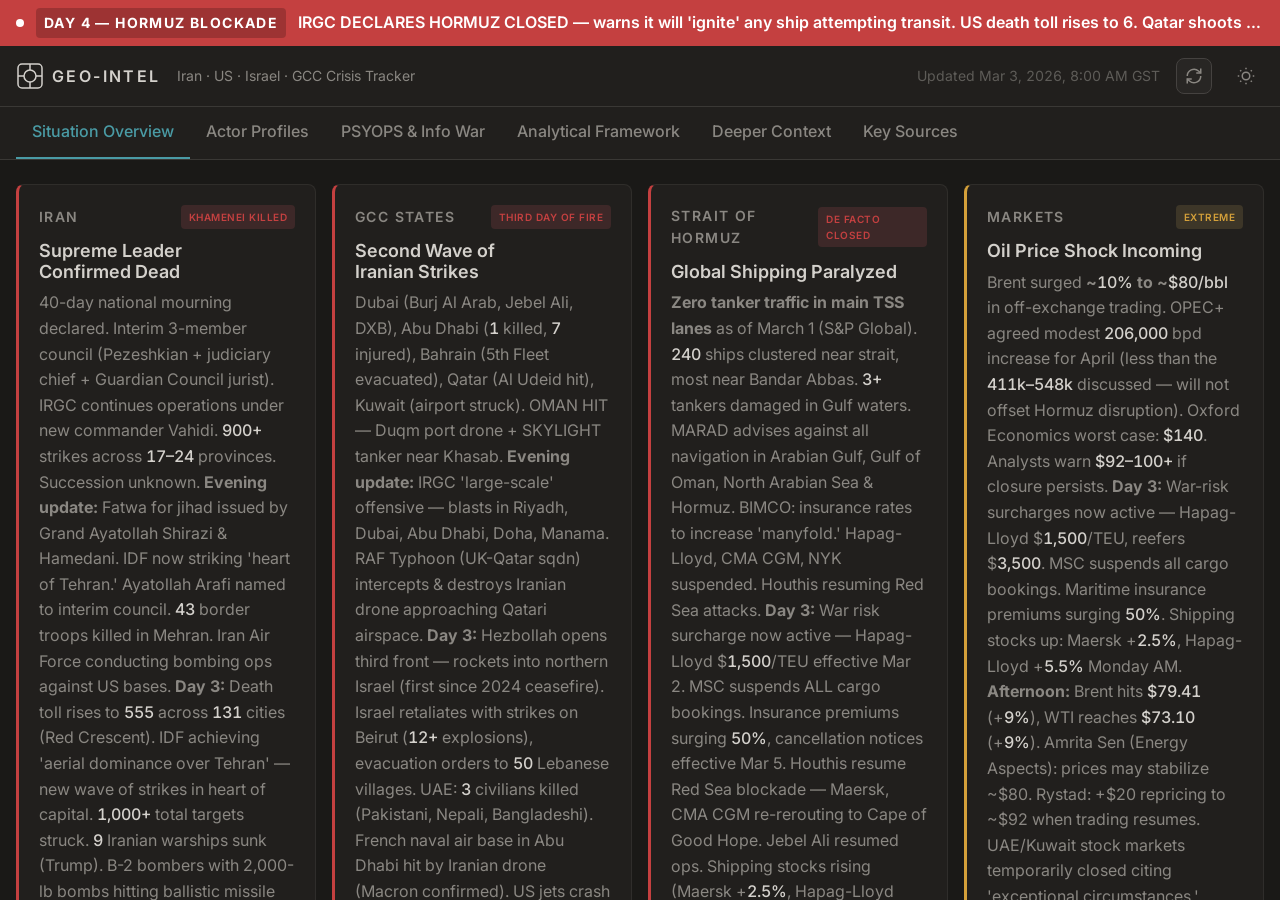
==== commit 36b0b181: "Day 4 Morning update — 8:00 AM GST Mar 3" ====
--- a/index.html
+++ b/index.html
@@ -2,7 +2,7 @@
 <html lang="en" data-theme="dark">
 <head>
 <meta charset="UTF-8">
-<meta name="viewport" content="width=device-width, initial-scale=1.0">
+<meta name="viewport" content="width=device-width, initial-scale=1.0, viewport-fit=cover">
 <meta http-equiv="refresh" content="900">
 <title>GEO-INTEL — Iran-US-Israel-GCC Crisis Tracker</title>
 <link rel="preconnect" href="https://fonts.googleapis.com">
@@ -19,8 +19,8 @@
 <!-- BREAKING BANNER -->
 <div class="breaking-banner" role="alert">
 <span class="breaking-dot" aria-hidden="true"></span>
-<span class="breaking-label">DAY 3 — CONFLICT WIDENS</span>
-<span class="breaking-text">HORMUZ CRISIS DEEPENS — 150 ships stranded, 5 tankers hit, 2 seafarers killed. 7 major insurers cancel war-risk cover effective Mar 5. AWS data centers in UAE/Bahrain struck. Qatar declares force majeure on LNG. Brent hit $82.37 (+13%). Putin-MBZ ceasefire call. — March 2, 2026, 11:00 PM GST</span>
+<span class="breaking-label">DAY 4 — HORMUZ BLOCKADE</span>
+<span class="breaking-text">IRGC DECLARES HORMUZ CLOSED — warns it will 'ignite' any ship attempting transit. US death toll rises to 6. Qatar shoots down 2 Iranian Su-24 bombers. Trump says war could last 4-5 weeks, warns 'the big one is coming.' Bahrain issues air-raid siren Tuesday AM. Brent crude $79.65 (+15%). 555 killed in Iran. — March 3, 2026, 8:00 AM GST</span>
 </div>
 
 <!-- HEADER -->
@@ -41,7 +41,7 @@
 <span class="header-subtitle">Iran · US · Israel · GCC Crisis Tracker</span>
 </div>
 <div class="header-right">
-<span class="last-updated">Updated Mar 2, 2026, 11:00 PM GST</span>
+<span class="last-updated">Updated Mar 3, 2026, 8:00 AM GST</span>
 <button id="refresh-btn" aria-label="Check for updates" class="refresh-btn" title="Check for updates">
 <svg width="18" height="18" viewBox="0 0 24 24" fill="none" stroke="currentColor" stroke-width="2">
 <path d="M21 2v6h-6"/><path d="M3 12a9 9 0 0 1 15-6.7L21 8"/>
@@ -83,7 +83,7 @@
 <span class="status-badge badge-critical">KHAMENEI KILLED</span>
 </div>
 <h3 class="status-title">Supreme Leader Confirmed Dead</h3>
-<p class="status-body">40-day national mourning declared. Interim 3-member council (Pezeshkian + judiciary chief + Guardian Council jurist). IRGC continues operations under new commander Vahidi. <span class="num">900+</span> strikes across <span class="num">17–24</span> provinces. Succession unknown. <strong>Evening update:</strong> Fatwa for jihad issued by Grand Ayatollah Shirazi &amp; Hamedani. IDF now striking 'heart of Tehran.' Ayatollah Arafi named to interim council. <span class="num">43</span> border troops killed in Mehran. Iran Air Force conducting bombing ops against US bases. <strong>Day 3:</strong> Death toll rises to <span class="num">555</span> across <span class="num">131</span> cities (Red Crescent). IDF achieving 'aerial dominance over Tehran' — new wave of strikes in heart of capital. <span class="num">1,000+</span> total targets struck. <span class="num">9</span> Iranian warships sunk (Trump). B-2 bombers with 2,000-lb bombs hitting ballistic missile facilities. Succession accelerating — new leader potentially within 1–2 days (Araghchi). 4-member interim council (added Ghalibaf). Larijani denies any renewed talks with Washington. <strong>Day 3 Afternoon:</strong> Iran Army targets Ali al-Salem Air Base (Kuwait) and 'enemy ships north of India' with <span class="num">15</span> cruise missiles (state TV). Qatar now deploying fighter jets to intercept threats over Gulf waters (previously Patriot only). <span class="num">20+</span> killed at Niloofar Square, Tehran. Trump claims <span class="num">48</span> Iranian officials killed total. Israel mobilizes <span class="num">100,000</span> reservists for 'additional theaters.' <strong>Day 3 Evening:</strong> No major new operational disclosures; focus shifted to second-order impacts — shipping/insurance/diplomacy. IRGC continues autonomous operations under decentralized command. Internet blackout persists.</p>
+<p class="status-body">40-day national mourning declared. Interim 3-member council (Pezeshkian + judiciary chief + Guardian Council jurist). IRGC continues operations under new commander Vahidi. <span class="num">900+</span> strikes across <span class="num">17–24</span> provinces. Succession unknown. <strong>Evening update:</strong> Fatwa for jihad issued by Grand Ayatollah Shirazi &amp; Hamedani. IDF now striking 'heart of Tehran.' Ayatollah Arafi named to interim council. <span class="num">43</span> border troops killed in Mehran. Iran Air Force conducting bombing ops against US bases. <strong>Day 3:</strong> Death toll rises to <span class="num">555</span> across <span class="num">131</span> cities (Red Crescent). IDF achieving 'aerial dominance over Tehran' — new wave of strikes in heart of capital. <span class="num">1,000+</span> total targets struck. <span class="num">9</span> Iranian warships sunk (Trump). B-2 bombers with 2,000-lb bombs hitting ballistic missile facilities. Succession accelerating — new leader potentially within 1–2 days (Araghchi). 4-member interim council (added Ghalibaf). Larijani denies any renewed talks with Washington. <strong>Day 3 Afternoon:</strong> Iran Army targets Ali al-Salem Air Base (Kuwait) and 'enemy ships north of India' with <span class="num">15</span> cruise missiles (state TV). Qatar now deploying fighter jets to intercept threats over Gulf waters (previously Patriot only). <span class="num">20+</span> killed at Niloofar Square, Tehran. Trump claims <span class="num">48</span> Iranian officials killed total. Israel mobilizes <span class="num">100,000</span> reservists for 'additional theaters.' <strong>Day 3 Evening:</strong> No major new operational disclosures; focus shifted to second-order impacts — shipping/insurance/diplomacy. IRGC continues autonomous operations under decentralized command. Internet blackout persists. <strong>Day 4 Morning:</strong> IRGC senior adviser Jabari declares Hormuz closed on state TV — 'will ignite any vessel attempting to pass.' US death toll rises to 6 (3 additional KIA confirmed). Qatar Air Force shoots down 2 Iranian Su-24 bombers over Gulf — first air-to-air engagement of conflict. Trump warns 'the big one is coming.' Bahrain issues fresh air-raid siren Tuesday AM.</p>
 </div>
 <div class="status-card status-critical">
 <div class="status-card-header">
@@ -91,7 +91,7 @@
 <span class="status-badge badge-critical">THIRD DAY OF FIRE</span>
 </div>
 <h3 class="status-title">Second Wave of Iranian Strikes</h3>
-<p class="status-body">Dubai (Burj Al Arab, Jebel Ali, DXB), Abu Dhabi (<span class="num">1</span> killed, <span class="num">7</span> injured), Bahrain (5th Fleet evacuated), Qatar (Al Udeid hit), Kuwait (airport struck). OMAN HIT — Duqm port drone + SKYLIGHT tanker near Khasab. <strong>Evening update:</strong> IRGC 'large-scale' offensive — blasts in Riyadh, Dubai, Abu Dhabi, Doha, Manama. RAF Typhoon (UK-Qatar sqdn) intercepts &amp; destroys Iranian drone approaching Qatari airspace. <strong>Day 3:</strong> Hezbollah opens third front — rockets into northern Israel (first since 2024 ceasefire). Israel retaliates with strikes on Beirut (<span class="num">12+</span> explosions), evacuation orders to <span class="num">50</span> Lebanese villages. UAE: <span class="num">3</span> civilians killed (Pakistani, Nepali, Bangladeshi). French naval air base in Abu Dhabi hit by Iranian drone (Macron confirmed). US jets crash in Kuwait. Smoke at US Embassy Kuwait. Saudi Arabia intercepting drones at Ras Tanura. <strong>Day 3 Afternoon:</strong> Bahrain activates air-raid alerts, closes Shaikh Khalifa bin Salman Bridge. Kuwait: <span class="num">1</span> killed, smoke at US Embassy, debris at Mina Ahmadi refinery injures <span class="num">2</span> workers. Qatar: <span class="num">16</span> injured, fighter jets now scrambled. UAE: <span class="num">3</span> killed (Pakistani, Nepali, Bangladeshi), <span class="num">58</span> injured total, <span class="num">541</span> drones detected/<span class="num">506</span> intercepted. Bahrain: fire on foreign ship at Salman industrial area from intercepted missile debris. Lebanon: <span class="num">31</span> killed, <span class="num">149</span> injured from Israeli retaliatory strikes on Beirut + south. <strong>Day 3 Evening:</strong> AWS UAE data center struck by 'objects' — sparks, fire, power shut off. AWS Bahrain connectivity issues. Banking platforms (ADCB) affected across region. Saudi shut biggest domestic refinery after drone strike. Qatar force majeure on LNG. Putin-MBZ ceasefire call.</p>
+<p class="status-body">Dubai (Burj Al Arab, Jebel Ali, DXB), Abu Dhabi (<span class="num">1</span> killed, <span class="num">7</span> injured), Bahrain (5th Fleet evacuated), Qatar (Al Udeid hit), Kuwait (airport struck). OMAN HIT — Duqm port drone + SKYLIGHT tanker near Khasab. <strong>Evening update:</strong> IRGC 'large-scale' offensive — blasts in Riyadh, Dubai, Abu Dhabi, Doha, Manama. RAF Typhoon (UK-Qatar sqdn) intercepts &amp; destroys Iranian drone approaching Qatari airspace. <strong>Day 3:</strong> Hezbollah opens third front — rockets into northern Israel (first since 2024 ceasefire). Israel retaliates with strikes on Beirut (<span class="num">12+</span> explosions), evacuation orders to <span class="num">50</span> Lebanese villages. UAE: <span class="num">3</span> civilians killed (Pakistani, Nepali, Bangladeshi). French naval air base in Abu Dhabi hit by Iranian drone (Macron confirmed). US jets crash in Kuwait. Smoke at US Embassy Kuwait. Saudi Arabia intercepting drones at Ras Tanura. <strong>Day 3 Afternoon:</strong> Bahrain activates air-raid alerts, closes Shaikh Khalifa bin Salman Bridge. Kuwait: <span class="num">1</span> killed, smoke at US Embassy, debris at Mina Ahmadi refinery injures <span class="num">2</span> workers. Qatar: <span class="num">16</span> injured, fighter jets now scrambled. UAE: <span class="num">3</span> killed (Pakistani, Nepali, Bangladeshi), <span class="num">58</span> injured total, <span class="num">541</span> drones detected/<span class="num">506</span> intercepted. Bahrain: fire on foreign ship at Salman industrial area from intercepted missile debris. Lebanon: <span class="num">31</span> killed, <span class="num">149</span> injured from Israeli retaliatory strikes on Beirut + south. <strong>Day 3 Evening:</strong> AWS UAE data center struck by 'objects' — sparks, fire, power shut off. AWS Bahrain connectivity issues. Banking platforms (ADCB) affected across region. Saudi shut biggest domestic refinery after drone strike. Qatar force majeure on LNG exports. <strong>Day 4 Morning:</strong> Bahrain issues fresh air-raid siren. Qatar Air Force shoots down 2 Iranian Su-24 bombers — first aerial kill of the conflict. Regional air defenses on highest alert.</p>
 </div>
 <div class="status-card status-critical">
 <div class="status-card-header">
@@ -99,7 +99,7 @@
 <span class="status-badge badge-critical">DE FACTO CLOSED</span>
 </div>
 <h3 class="status-title">Global Shipping Paralyzed</h3>
-<p class="status-body"><strong>Zero tanker traffic in main TSS lanes</strong> as of March 1 (S&amp;P Global). <span class="num">240</span> ships clustered near strait, most near Bandar Abbas. <span class="num">3+</span> tankers damaged in Gulf waters. MARAD advises against all navigation in Arabian Gulf, Gulf of Oman, North Arabian Sea &amp; Hormuz. BIMCO: insurance rates to increase 'manyfold.' Hapag-Lloyd, CMA CGM, NYK suspended. Houthis resuming Red Sea attacks. <strong>Day 3:</strong> War risk surcharge now active — Hapag-Lloyd $<span class="num">1,500</span>/TEU effective Mar 2. MSC suspends ALL cargo bookings. Insurance premiums surging <span class="num">50%</span>, cancellation notices effective Mar 5. Houthis resume Red Sea blockade — Maersk, CMA CGM re-rerouting to Cape of Good Hope. Jebel Ali resumed ops. Shipping stocks rising (Maersk +<span class="num">2.5%</span>, Hapag-Lloyd +<span class="num">5.5%</span>). <strong>Afternoon:</strong> Rystad projects closure 'temporary, 1–2 weeks' but logistical backlog to persist weeks beyond reopening. Wood Mackenzie: 'dual supply shock' — current exports halted AND OPEC+ spare capacity inaccessible. Dryad Global: no official UNCLOS closure communicated, but VHF claims circulating. GPS/AIS signal degradation at Ras Laffan (Qatar). US Treasury could provide insurance guarantees for transit — step taken in past crises. <strong>Day 3 Evening:</strong> Crisis deepens dramatically: <span class="num">150</span> ships stranded near strait (Reuters). <span class="num">40+</span> VLCCs idling (Bloomberg). <span class="num">5</span> tankers now hit total: Stena Imperative (US-flagged, Bahrain port — <span class="num">1</span> shipyard worker killed), MKD VYOM (off Oman coast — <span class="num">1</span> crew killed), Hercules Star (off UAE), SKYLIGHT (Musandam), plus prior incidents. <strong>Insurance crisis:</strong> <span class="num">7</span> major P&amp;I clubs (Gard, Skuld, NorthStandard, London P&amp;I, American Club, Swedish Club, Steamship Mutual) cancel war-risk cover effective Mar 5. Japan's MS&amp;AD suspended underwriting entirely. No ship can legally transit without P&amp;I coverage — insurance withdrawal functionally closes strait to all non-state-flagged vessels.</p>
+<p class="status-body"><strong>Zero tanker traffic in main TSS lanes</strong> as of March 1 (S&amp;P Global). <span class="num">240</span> ships clustered near strait, most near Bandar Abbas. <span class="num">3+</span> tankers damaged in Gulf waters. MARAD advises against all navigation in Arabian Gulf, Gulf of Oman, North Arabian Sea &amp; Hormuz. BIMCO: insurance rates to increase 'manyfold.' Hapag-Lloyd, CMA CGM, NYK suspended. Houthis resuming Red Sea attacks. <strong>Day 3:</strong> War risk surcharge now active — Hapag-Lloyd $<span class="num">1,500</span>/TEU effective Mar 2. MSC suspends ALL cargo bookings. Insurance premiums surging <span class="num">50%</span>, cancellation notices effective Mar 5. Houthis resume Red Sea blockade — Maersk, CMA CGM re-rerouting to Cape of Good Hope. Jebel Ali resumed ops. Shipping stocks rising (Maersk +<span class="num">2.5%</span>, Hapag-Lloyd +<span class="num">5.5%</span>). <strong>Afternoon:</strong> Rystad projects closure 'temporary, 1–2 weeks' but logistical backlog to persist weeks beyond reopening. Wood Mackenzie: 'dual supply shock' — current exports halted AND OPEC+ spare capacity inaccessible. Dryad Global: no official UNCLOS closure communicated, but VHF claims circulating. GPS/AIS signal degradation at Ras Laffan (Qatar). US Treasury could provide insurance guarantees for transit — step taken in past crises. <strong>Day 3 Evening:</strong> Crisis deepens dramatically: <span class="num">150</span> ships stranded near strait (Reuters). <span class="num">40+</span> VLCCs idling (Bloomberg). <span class="num">5</span> tankers now hit total: Stena Imperative (US-flagged, Bahrain port — <span class="num">1</span> shipyard worker killed), MKD VYOM (off Oman coast — <span class="num">1</span> crew killed), Hercules Star (off UAE), SKYLIGHT (Musandam), plus prior incidents. <strong>Insurance crisis:</strong> <span class="num">7</span> major P&amp;I clubs (Gard, Skuld, NorthStandard, London P&amp;I, American Club, Swedish Club, Steamship Mutual) cancel war-risk cover effective March 5. Japan's MS&amp;AD suspended underwriting entirely. <strong>Day 4 Morning:</strong> IRGC formally declares Hormuz closed — 'will ignite any vessel attempting to pass.' Insurance cliff edge March 5 now 2 days away. No sign of transit resumption.</p>
 </div>
 <div class="status-card status-warning">
 <div class="status-card-header">
@@ -107,14 +107,14 @@
 <span class="status-badge badge-warning">EXTREME</span>
 </div>
 <h3 class="status-title">Oil Price Shock Incoming</h3>
-<p class="status-body">Brent surged <strong>~<span class="num">10%</span> to ~<span class="num">$80/bbl</span></strong> in off-exchange trading. OPEC+ agreed modest <span class="num">206,000</span> bpd increase for April (less than the <span class="num">411k–548k</span> discussed — will not offset Hormuz disruption). Oxford Economics worst case: <span class="num">$140</span>. Analysts warn <span class="num">$92–100+</span> if closure persists. <strong>Day 3:</strong> War-risk surcharges now active — Hapag-Lloyd $<span class="num">1,500</span>/TEU, reefers $<span class="num">3,500</span>. MSC suspends all cargo bookings. Maritime insurance premiums surging <span class="num">50%</span>. Shipping stocks up: Maersk +<span class="num">2.5%</span>, Hapag-Lloyd +<span class="num">5.5%</span> Monday AM. <strong>Afternoon:</strong> Brent hits <span class="num">$79.41</span> (+<span class="num">9%</span>), WTI reaches <span class="num">$73.10</span> (+<span class="num">9%</span>). Amrita Sen (Energy Aspects): prices may stabilize ~$80. Rystad: +$20 repricing to ~$92 when trading resumes. UAE/Kuwait stock markets temporarily closed citing 'exceptional circumstances.' <span class="num">~15M</span> bpd crude transits Hormuz = <span class="num">30%</span> of global seaborne trade at risk. <strong>Day 3 Evening:</strong> Brent hit $<span class="num">82.37</span> intraday (+<span class="num">13%</span>), settled ~$<span class="num">78.43</span> (+<span class="num">7.6%</span>). European natural gas +<span class="num">25%</span>. Saudi Arabia shut biggest domestic refinery after drone strike. Qatar force majeure on LNG exports. Insurance collapse accelerating: <span class="num">7</span> P&amp;I clubs withdrawing war-risk cover Mar 5. Japan's MS&amp;AD suspended underwriting entirely.</p>
+<p class="status-body">Brent surged <strong>~<span class="num">10%</span> to ~<span class="num">$80/bbl</span></strong> in off-exchange trading. OPEC+ agreed modest <span class="num">206,000</span> bpd increase for April (less than the <span class="num">411k–548k</span> discussed — will not offset Hormuz disruption). Oxford Economics worst case: <span class="num">$140</span>. Analysts warn <span class="num">$92–100+</span> if closure persists. <strong>Day 3:</strong> War-risk surcharges now active — Hapag-Lloyd $<span class="num">1,500</span>/TEU, reefers $<span class="num">3,500</span>. MSC suspends all cargo bookings. Maritime insurance premiums surging <span class="num">50%</span>. Shipping stocks up: Maersk +<span class="num">2.5%</span>, Hapag-Lloyd +<span class="num">5.5%</span> Monday AM. <strong>Afternoon:</strong> Brent hits <span class="num">$79.41</span> (+<span class="num">9%</span>), WTI reaches <span class="num">$73.10</span> (+<span class="num">9%</span>). Amrita Sen (Energy Aspects): prices may stabilize ~$80. Rystad: +$20 repricing to ~$92 when trading resumes. UAE/Kuwait stock markets temporarily closed citing 'exceptional circumstances.' <span class="num">~15M</span> bpd crude transits Hormuz = <span class="num">30%</span> of global seaborne trade at risk. <strong>Day 3 Evening:</strong> Brent hit $<span class="num">82.37</span> intraday (+<span class="num">13%</span>), settled ~$<span class="num">78.43</span> (+<span class="num">7.6%</span>). European natural gas +<span class="num">25%</span>. Saudi Arabia shut biggest domestic refinery after drone strike. Qatar force majeure on LNG exports. Insurance collapse accelerating: <span class="num">7</span> P&amp;I clubs withdrawing war-risk cover Mar 5. Japan's MS&amp;AD suspended underwriting entirely. <strong>Day 4 Morning:</strong> Brent crude $<span class="num">79.65</span> (+<span class="num">15%</span> from pre-conflict). WTI $<span class="num">71.03</span>. European natural gas futures elevated. Hormuz formal closure declaration adding upward pressure. Insurance cliff edge approaching Mar 5.</p>
 </div>
 </div>
 
 <!-- KEY METRICS ROW -->
 <div class="key-metrics">
 <div class="metric-card metric-critical">
-<div class="metric-value">150 Ships</div>
+<div class="metric-value">150+ Ships</div>
 <div class="metric-label">Stranded Near Hormuz</div>
 </div>
 <div class="metric-card metric-critical">
@@ -126,8 +126,8 @@
 <div class="metric-label">Cancel War-Risk Cover Mar 5</div>
 </div>
 <div class="metric-card metric-warning">
-<div class="metric-value">$82.37</div>
-<div class="metric-label">Brent Peak (+13% Intraday)</div>
+<div class="metric-value">$79.65 (+15%)</div>
+<div class="metric-label">Brent Crude (Pre-Conflict +15%)</div>
 </div>
 <div class="metric-card metric-critical">
 <div class="metric-value">AWS Down</div>
@@ -330,7 +330,7 @@
 </div>
 <div class="actor-field">
 <span class="field-label">Casualties — CRITICAL</span>
-<span class="field-value"><strong style="color: var(--color-critical);">3 US service members killed in action, 5 seriously wounded</strong> during Operation Epic Fury (Pentagon confirmed Sunday evening). Additional troops sustained minor shrapnel injuries/concussions. <strong>US Army installation in Kuwait</strong> among bases targeted. Pentagon: "Major combat operations continue." <strong>Day 3:</strong> Several F-15E jets crashed in Kuwait (all crew survived). Smoke reported at US Embassy Kuwait.</span>
+<span class="field-value"><strong style="color: var(--color-critical);">3 US service members killed in action, 5 seriously wounded</strong> during Operation Epic Fury (Pentagon confirmed Sunday evening). Additional troops sustained minor shrapnel injuries/concussions. <strong>US Army installation in Kuwait</strong> among bases targeted. Pentagon: "Major combat operations continue." <strong>Day 3:</strong> Several F-15E jets crashed in Kuwait (all crew survived). Smoke reported at US Embassy Kuwait. <strong>Day 4 Morning:</strong> US death toll rises to 6 — 3 additional KIA confirmed.</span>
 </div>
 <div class="actor-field">
 <span class="field-label">Operations</span>
@@ -486,6 +486,10 @@
 <span class="field-label">Day 3 Evening — LNG Crisis</span>
 <span class="field-value">Qatar declares <strong>force majeure on LNG exports</strong> — <span class="num">13+</span> LNG tankers diverted away from Gulf. Qatar is world's largest LNG exporter; this has immediate European and Asian energy market impact. European gas prices +<span class="num">25%</span>. GPS/AIS signal degradation at Ras Laffan port continuing — complicating even non-Hormuz-transit operations.</span>
 </div>
+<div class="actor-field">
+<span class="field-label">Day 4 Morning</span>
+<span class="field-value">Qatar Air Force shoots down <strong>2 Iranian Su-24 bombers</strong> over Gulf waters — first air-to-air kills of the conflict. Confirms QAF now in active combat role beyond Patriot defense. Bahrain issues fresh air-raid siren Tuesday AM.</span>
+</div>
 </div>
 </div>
 
@@ -512,6 +516,10 @@
 <span class="field-label">Day 3 Escalation</span>
 <span class="field-value">Air-raid alerts activated nationwide. Shaikh Khalifa bin Salman Bridge closed. Fire on foreign ship at Salman industrial area from intercepted missile debris. Maritime facility near Mina Salman port targeted (Sunday evening). KBSP and Bahrain Steel not operating — no written advisory issued.</span>
 </div>
+<div class="actor-field">
+<span class="field-label">Day 4 Morning</span>
+<span class="field-value">Fresh air-raid siren issued Tuesday AM. Continued high alert across the island.</span>
+</div>
 </div>
 </div>
 
@@ -519,12 +527,12 @@
 <div class="actor-card actor-critical">
 <div class="actor-header">
 <h3 class="actor-name">Kuwait</h3>
-<span class="status-badge badge-critical">US KIA — 3 KILLED</span>
+<span class="status-badge badge-critical">US KIA — 6 KILLED</span>
 </div>
 <div class="actor-body">
 <div class="actor-field">
 <span class="field-label">Military</span>
-<span class="field-value">Ali Al-Salem Air Base targeted. Italian FM: "significant damage" to runway. <span class="num">3</span> Kuwaiti soldiers injured by shrapnel. <strong style="color: var(--color-critical);">3 US service members killed, 5 seriously wounded</strong> at US Army installation in Kuwait — Pentagon confirmed Sunday evening. First US KIA of the conflict. <strong>Day 3:</strong> Several US F-15E jets crashed near Ali Al Salem Air Base (all crew survived, evacuated to hospital in stable condition). Smoke reported at US Embassy Kuwait City — Embassy advised people to stay away. <strong>Afternoon:</strong> Iran Army fires <span class="num">15</span> cruise missiles at Ali al-Salem. <span class="num">1</span> civilian killed. Debris at Mina Ahmadi refinery injures <span class="num">2</span> workers. Kuwait air defenses intercept drones near Rumaithiya and Salwa areas. Crashing jet visible with smoke in al-Jahra city (<span class="num">32km</span> west of Kuwait City).</span>
+<span class="field-value">Ali Al-Salem Air Base targeted. Italian FM: "significant damage" to runway. <span class="num">3</span> Kuwaiti soldiers injured by shrapnel. <strong style="color: var(--color-critical);">3 US service members killed, 5 seriously wounded</strong> at US Army installation in Kuwait — Pentagon confirmed Sunday evening. First US KIA of the conflict. <strong>Day 3:</strong> Several US F-15E jets crashed near Ali Al Salem Air Base (all crew survived, evacuated to hospital in stable condition). Smoke reported at US Embassy Kuwait City — Embassy advised people to stay away. <strong>Afternoon:</strong> Iran Army fires <span class="num">15</span> cruise missiles at Ali al-Salem. <span class="num">1</span> civilian killed. Debris at Mina Ahmadi refinery injures <span class="num">2</span> workers. Kuwait air defenses intercept drones near Rumaithiya and Salwa areas. Crashing jet visible with smoke in al-Jahra city (<span class="num">32km</span> west of Kuwait City). <strong>Day 4 Morning:</strong> US death toll rises to 6 total — 3 additional KIA confirmed.</span>
 </div>
 <div class="actor-field">
 <span class="field-label">Civilian</span>
@@ -1778,7 +1786,7 @@
 <!-- Footer -->
 <footer class="site-footer">
 <p>This dashboard aggregates open-source intelligence for executive situational awareness. It does not represent classified information. Analysis reflects editorial judgment, not official policy.</p>
-<p class="footer-meta">GEO-INTEL Crisis Tracker · March 2, 2026 — Day 3 Evening Update · Auto-refreshes every 15 min · For informational purposes only</p>
+<p class="footer-meta">GEO-INTEL Crisis Tracker · March 3, 2026 — Day 4 Morning Update · Auto-refreshes every 15 min · For informational purposes only</p>
 </footer>
 </main>
 
--- a/base.css
+++ b/base.css
@@ -76,6 +76,8 @@
   cursor: pointer;
   background: none;
   border: none;
+  -webkit-tap-highlight-color: transparent;
+  touch-action: manipulation;
 }
 
 table {
--- a/style.css
+++ b/style.css
@@ -48,13 +48,7 @@
   --font-body: 'Inter', 'Helvetica Neue', sans-serif;
 }
 
-/* ============================================
-   DARK MODE (DEFAULT) — Intelligence Briefing
-   Warm charcoal surfaces, deep teal accent,
-   amber warnings, crimson critical.
-   ============================================ */
 :root, [data-theme="dark"] {
-  /* --- Surfaces (warm charcoal, NOT pure black) --- */
   --color-bg:             #1a1917;
   --color-surface:        #211f1d;
   --color-surface-2:      #282624;
@@ -63,60 +57,40 @@
   --color-surface-dynamic: #302e2b;
   --color-divider:        #3a3835;
   --color-border:         #454240;
-
-  /* --- Text (warm neutrals) --- */
   --color-text:           #d4d1cc;
   --color-text-muted:     #8a8782;
   --color-text-faint:     #5e5c58;
   --color-text-inverse:   #1a1917;
-
-  /* --- Primary Accent (Deep Teal) --- */
   --color-primary:        #4a9ba5;
   --color-primary-hover:  #5bb0bb;
   --color-primary-active: #3a8590;
   --color-primary-highlight: #2a3a3d;
-
-  /* --- Semantic: Warning (Amber/Gold) --- */
   --color-warning:        #d4a03a;
   --color-warning-hover:  #e0b24e;
   --color-warning-active: #b8882a;
   --color-warning-highlight: #3d3628;
-
-  /* --- Semantic: Critical (Crimson) --- */
   --color-critical:       #c44040;
   --color-critical-hover: #d45555;
   --color-critical-active:#a83030;
   --color-critical-highlight: #3d2828;
-
-  /* --- Semantic: Error (for forms etc) --- */
   --color-error:          #c44040;
   --color-error-hover:    #d45555;
   --color-error-active:   #a83030;
   --color-error-highlight: #3d2828;
-
-  /* --- Accent: Success (muted green) --- */
   --color-success:        #5a9a4a;
   --color-success-hover:  #6aaa5a;
   --color-success-active: #4a8a3a;
   --color-success-highlight: #2a3a28;
-
-  /* --- Accent: Info (soft blue) --- */
   --color-blue:           #5590c0;
   --color-blue-hover:     #6aa0d0;
   --color-blue-active:    #4580b0;
   --color-blue-highlight: #283540;
-
-  /* --- Shadows (softened for dark surfaces) --- */
   --shadow-sm: 0 1px 2px oklch(0 0 0 / 0.3);
   --shadow-md: 0 4px 12px oklch(0 0 0 / 0.4);
   --shadow-lg: 0 12px 32px oklch(0 0 0 / 0.5);
 }
 
-/* ============================================
-   LIGHT MODE
-   ============================================ */
 [data-theme="light"] {
-  /* --- Surfaces (warm cream/paper) --- */
   --color-bg:             #f5f3ee;
   --color-surface:        #faf9f6;
   --color-surface-2:      #ffffff;
@@ -125,56 +99,39 @@
   --color-surface-dynamic: #dddad3;
   --color-divider:        #d0cdc6;
   --color-border:         #c5c2ba;
-
-  /* --- Text --- */
   --color-text:           #24221d;
   --color-text-muted:     #6e6b65;
   --color-text-faint:     #aaa8a2;
   --color-text-inverse:   #f5f3ee;
-
-  /* --- Primary Accent (Deep Teal) --- */
   --color-primary:        #0e6b73;
   --color-primary-hover:  #095560;
   --color-primary-active: #074048;
   --color-primary-highlight: #d0e5e7;
-
-  /* --- Semantic: Warning (Amber/Gold) --- */
   --color-warning:        #9a7018;
   --color-warning-hover:  #7d5a10;
   --color-warning-active: #604508;
   --color-warning-highlight: #f0e5c8;
-
-  /* --- Semantic: Critical (Crimson) --- */
   --color-critical:       #a82828;
   --color-critical-hover: #8e1e1e;
   --color-critical-active:#741616;
   --color-critical-highlight: #f0d0d0;
-
-  /* --- Semantic: Error --- */
   --color-error:          #a82828;
   --color-error-hover:    #8e1e1e;
   --color-error-active:   #741616;
   --color-error-highlight: #f0d0d0;
-
-  /* --- Accent: Success --- */
   --color-success:        #3a7828;
   --color-success-hover:  #2a6018;
   --color-success-active: #1e4a10;
   --color-success-highlight: #d8ecd0;
-
-  /* --- Accent: Info --- */
   --color-blue:           #1a6090;
   --color-blue-hover:     #104a70;
   --color-blue-active:    #0a3555;
   --color-blue-highlight: #d0e0f0;
-
-  /* --- Shadows --- */
   --shadow-sm: 0 1px 2px oklch(0.2 0.01 80 / 0.06);
   --shadow-md: 0 4px 12px oklch(0.2 0.01 80 / 0.08);
   --shadow-lg: 0 12px 32px oklch(0.2 0.01 80 / 0.12);
 }
 
-/* Refresh button */
 .refresh-btn {
   display: inline-flex;
   align-items: center;
@@ -187,16 +144,60 @@
   color: var(--color-text-muted);
   cursor: pointer;
   transition: all 180ms cubic-bezier(0.16, 1, 0.3, 1);
+  -webkit-tap-highlight-color: transparent;
+  touch-action: manipulation;
 }
 .refresh-btn:hover {
   color: var(--color-text);
   border-color: var(--color-text-muted);
   background: var(--color-surface-dynamic);
 }
+.refresh-btn:active {
+  transform: scale(0.92);
+}
 .refresh-btn.spinning svg {
   animation: spin 0.6s ease-in-out;
+}
+.refresh-btn.refreshing {
+  pointer-events: none;
+  opacity: 0.6;
+}
+.refresh-btn.refreshing svg {
+  animation: spin 1s linear infinite;
 }
 @keyframes spin {
   from { transform: rotate(0deg); }
   to { transform: rotate(360deg); }
 }
+
+.refresh-toast {
+  position: fixed;
+  bottom: calc(var(--space-6) + env(safe-area-inset-bottom, 0px));
+  left: 50%;
+  transform: translateX(-50%) translateY(120%);
+  padding: var(--space-3) var(--space-5);
+  background: var(--color-surface-2);
+  border: 1px solid var(--color-border);
+  border-radius: var(--radius-lg);
+  font-family: var(--font-body);
+  font-size: var(--text-xs);
+  color: var(--color-text);
+  box-shadow: var(--shadow-lg);
+  z-index: 9999;
+  transition: transform 400ms cubic-bezier(0.16, 1, 0.3, 1);
+  white-space: nowrap;
+  max-width: calc(100vw - var(--space-8));
+  text-align: center;
+}
+.refresh-toast.visible {
+  transform: translateX(-50%) translateY(0);
+}
+.refresh-toast.toast-success {
+  border-color: var(--color-success);
+}
+.refresh-toast.toast-error {
+  border-color: var(--color-critical);
+}
+.refresh-toast-icon {
+  margin-right: var(--space-2);
+}
--- a/dashboard.css
+++ b/dashboard.css
@@ -62,9 +62,23 @@
 }
 
 @media (max-width: 600px) {
+  .breaking-banner {
+    flex-direction: column;
+    align-items: flex-start;
+    gap: var(--space-2);
+    padding: var(--space-3);
+  }
+  .breaking-label {
+    font-size: 10px;
+    width: auto;
+  }
   .breaking-text {
     white-space: normal;
     font-size: var(--text-xs);
+    line-height: 1.5;
+  }
+  .breaking-dot {
+    display: none;
   }
 }
 
@@ -150,6 +164,31 @@
 
 @media (max-width: 600px) {
   .header-subtitle, .last-updated { display: none; }
+  .site-header {
+    padding: var(--space-2) var(--space-3);
+  }
+  .header-inner {
+    gap: var(--space-2);
+  }
+  .header-left {
+    gap: var(--space-2);
+  }
+  .logo-text {
+    font-size: var(--text-xs);
+    letter-spacing: 0.1em;
+  }
+  .logo svg {
+    width: 22px;
+    height: 22px;
+  }
+  .header-right {
+    gap: var(--space-2);
+  }
+  .refresh-btn, .theme-btn {
+    width: 40px;
+    height: 40px;
+    min-width: 40px;
+  }
 }
 
 /* ============================================
@@ -873,6 +912,105 @@
     padding: var(--space-2) var(--space-3);
     font-size: var(--text-xs);
   }
+
+  .section-heading {
+    font-size: var(--text-lg);
+  }
+
+  .expand-trigger {
+    padding: var(--space-3) var(--space-4);
+  }
+
+  .inline-heading {
+    font-size: var(--text-base);
+  }
+
+  .expand-content {
+    padding: 0 var(--space-3) var(--space-4);
+  }
+
+  .status-card {
+    padding: var(--space-4);
+  }
+
+  .actor-card {
+    padding: var(--space-4);
+  }
+
+  .actor-name {
+    font-size: var(--text-base);
+  }
+
+  .site-footer {
+    padding: var(--space-4) var(--space-3);
+  }
+
+  .quote-callout {
+    padding: var(--space-4);
+  }
+
+  .comparison-table {
+    min-width: 480px;
+  }
+}
+
+@media (max-width: 480px) {
+  .main-content {
+    padding: var(--space-3) var(--space-2);
+  }
+
+  .tab-nav {
+    padding: 0 var(--space-2);
+  }
+
+  .tab-btn {
+    padding: var(--space-2);
+    font-size: 11px;
+  }
+
+  .status-card {
+    padding: var(--space-3);
+  }
+
+  .status-title {
+    font-size: var(--text-sm);
+  }
+
+  .status-body {
+    font-size: var(--text-xs);
+    line-height: 1.5;
+  }
+
+  .metric-card {
+    padding: var(--space-3);
+  }
+
+  .metric-value {
+    font-size: var(--text-base);
+  }
+
+  .section-heading {
+    font-size: var(--text-base);
+  }
+
+  .expand-trigger {
+    padding: var(--space-3);
+    gap: var(--space-2);
+  }
+
+  .expand-content {
+    padding: 0 var(--space-2) var(--space-3);
+  }
+
+  .comparison-table {
+    min-width: 400px;
+    font-size: var(--text-xs);
+  }
+
+  .comparison-table th,
+  .comparison-table td {
+    padding: var(--space-2) var(--space-3);
+  }
 }
 
 /* ============================================
--- a/psyops.css
+++ b/psyops.css
@@ -923,10 +923,39 @@
 @media (max-width: 768px) {
   .key-metrics {
     grid-template-columns: repeat(3, 1fr);
+    gap: var(--space-2);
   }
 
   .bot-activity {
     grid-template-columns: 1fr;
+  }
+
+  .narrative-matrix table,
+  .messaging-table,
+  .parallel-table,
+  .succession-table,
+  .aviation-table {
+    min-width: 400px;
+    font-size: var(--text-xs);
+  }
+
+  .psyops-section-title {
+    font-size: 10px;
+  }
+
+  .sequence-step {
+    padding: var(--space-3);
+    gap: var(--space-3);
+  }
+
+  .step-number {
+    width: 28px;
+    height: 28px;
+    font-size: var(--text-xs);
+  }
+
+  .disinfo-item {
+    padding: var(--space-2) var(--space-3);
   }
 }
 
@@ -934,4 +963,44 @@
   .key-metrics {
     grid-template-columns: repeat(2, 1fr);
   }
-}
+
+  .metric-card {
+    padding: var(--space-3);
+  }
+
+  .metric-value {
+    font-size: var(--text-base);
+  }
+
+  .metric-label {
+    font-size: 10px;
+  }
+
+  .quote-callout {
+    padding: var(--space-3) var(--space-4);
+  }
+
+  .quote-callout blockquote {
+    font-size: var(--text-sm);
+  }
+
+  .psyops-analysis {
+    padding: var(--space-3);
+  }
+
+  .psyops-analysis p {
+    font-size: var(--text-xs);
+  }
+
+  .framing-option {
+    padding: var(--space-3);
+  }
+
+  .framing-option-text {
+    font-size: var(--text-sm);
+  }
+
+  .symbolic-side {
+    padding: var(--space-3);
+  }
+}
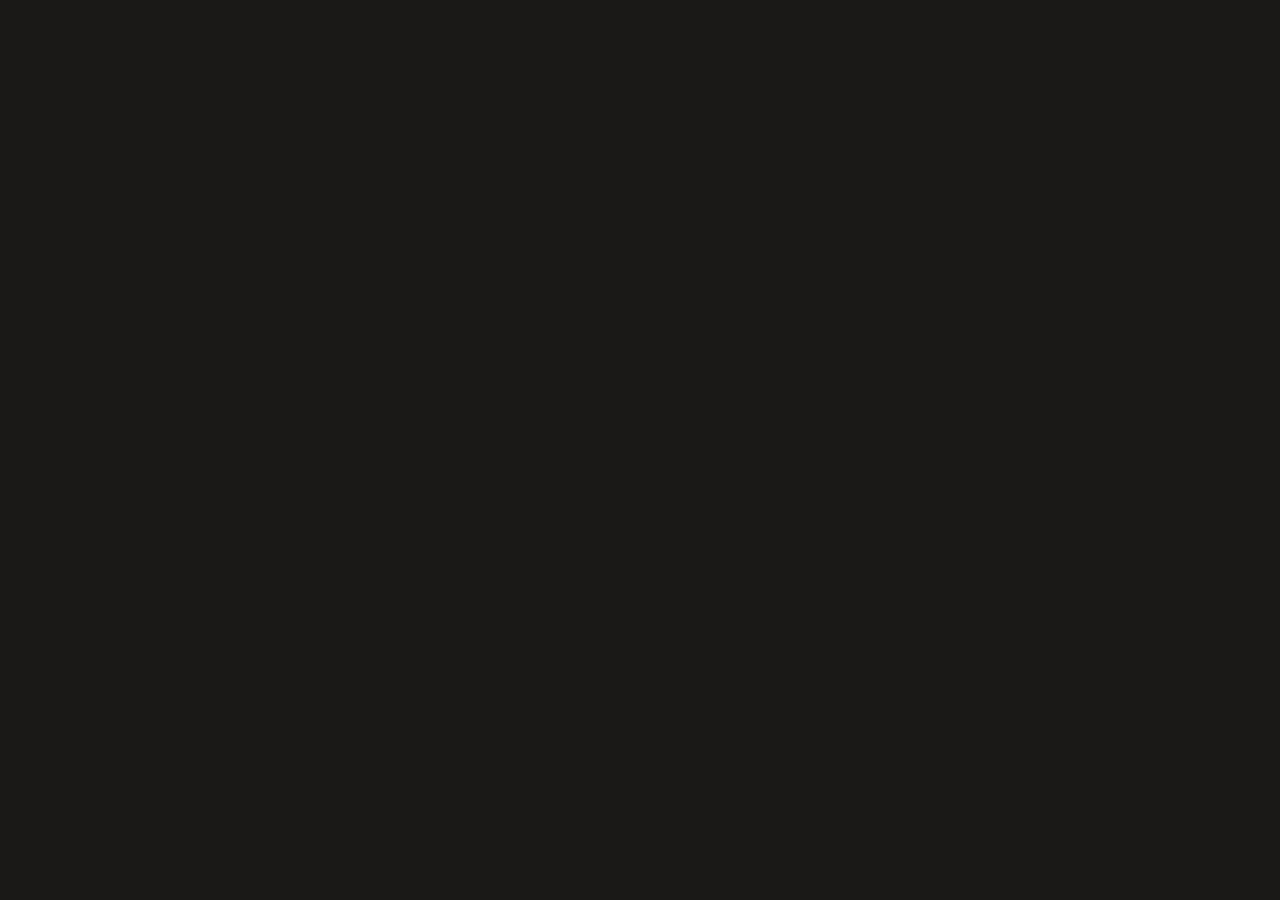
==== commit 13d8136a: "Add X/Social Feed tab — Twitter/PSYOPS analysis + Day 4 overnight intel" ====
--- a/index.html
+++ b/index.html
@@ -12,1784 +12,4 @@
 <link rel="stylesheet" href="./style.css">
 <link rel="stylesheet" href="./dashboard.css">
 <link rel="stylesheet" href="./psyops.css">
-</head>
-<body>
-<a href="#main-content" class="sr-only" style="position:absolute;top:0;left:0;padding:var(--space-2) var(--space-4);background:var(--color-primary);color:var(--color-text-inverse);z-index:9999;">Skip to content</a>
-
-<!-- BREAKING BANNER -->
-<div class="breaking-banner" role="alert">
-<span class="breaking-dot" aria-hidden="true"></span>
-<span class="breaking-label">DAY 4 — HORMUZ BLOCKADE</span>
-<span class="breaking-text">IRGC DECLARES HORMUZ CLOSED — warns it will 'ignite' any ship attempting transit. US death toll rises to 6. Qatar shoots down 2 Iranian Su-24 bombers. Trump says war could last 4-5 weeks, warns 'the big one is coming.' Bahrain issues air-raid siren Tuesday AM. Brent crude $79.65 (+15%). 555 killed in Iran. — March 3, 2026, 8:00 AM GST</span>
-</div>
-
-<!-- HEADER -->
-<header class="site-header">
-<div class="header-inner">
-<div class="header-left">
-<div class="logo" aria-label="GEO-INTEL">
-<svg width="28" height="28" viewBox="0 0 28 28" fill="none">
-<rect x="2" y="2" width="24" height="24" rx="4" stroke="currentColor" stroke-width="1.5" fill="none"/>
-<circle cx="14" cy="14" r="6" stroke="currentColor" stroke-width="1.5" fill="none"/>
-<line x1="14" y1="2" x2="14" y2="8" stroke="currentColor" stroke-width="1.5"/>
-<line x1="14" y1="20" x2="14" y2="26" stroke="currentColor" stroke-width="1.5"/>
-<line x1="2" y1="14" x2="8" y2="14" stroke="currentColor" stroke-width="1.5"/>
-<line x1="20" y1="14" x2="26" y2="14" stroke="currentColor" stroke-width="1.5"/>
-</svg>
-<span class="logo-text">GEO-INTEL</span>
-</div>
-<span class="header-subtitle">Iran · US · Israel · GCC Crisis Tracker</span>
-</div>
-<div class="header-right">
-<span class="last-updated">Updated Mar 3, 2026, 8:00 AM GST</span>
-<button id="refresh-btn" aria-label="Check for updates" class="refresh-btn" title="Check for updates">
-<svg width="18" height="18" viewBox="0 0 24 24" fill="none" stroke="currentColor" stroke-width="2">
-<path d="M21 2v6h-6"/><path d="M3 12a9 9 0 0 1 15-6.7L21 8"/>
-<path d="M3 22v-6h6"/><path d="M21 12a9 9 0 0 1-15 6.7L3 16"/>
-</svg>
-</button>
-<button data-theme-toggle aria-label="Switch to light mode" class="theme-btn">
-<svg width="18" height="18" viewBox="0 0 24 24" fill="none" stroke="currentColor" stroke-width="2">
-<circle cx="12" cy="12" r="5"/><path d="M12 1v2M12 21v2M4.22 4.22l1.42 1.42M18.36 18.36l1.42 1.42M1 12h2M21 12h2M4.22 19.78l1.42-1.42M18.36 5.64l1.42-1.42"/>
-</svg>
-</button>
-</div>
-</div>
-</header>
-
-<!-- TAB NAVIGATION -->
-<nav class="tab-nav" role="tablist" aria-label="Dashboard sections">
-<button role="tab" aria-selected="true" aria-controls="tab-situation" data-tab="situation" class="tab-btn active">Situation Overview</button>
-<button role="tab" aria-selected="false" aria-controls="tab-actors" data-tab="actors" class="tab-btn">Actor Profiles</button>
-<button role="tab" aria-selected="false" aria-controls="tab-psyops" data-tab="psyops" class="tab-btn">PSYOPS &amp; Info War</button>
-<button role="tab" aria-selected="false" aria-controls="tab-analysis" data-tab="analysis" class="tab-btn">Analytical Framework</button>
-<button role="tab" aria-selected="false" aria-controls="tab-context" data-tab="context" class="tab-btn">Deeper Context</button>
-<button role="tab" aria-selected="false" aria-controls="tab-sources" data-tab="sources" class="tab-btn">Key Sources</button>
-</nav>
-
-<!-- MAIN CONTENT -->
-<main id="main-content" class="main-content">
-
-<!-- ================================================
-TAB 1: SITUATION OVERVIEW
-================================================ -->
-<section id="tab-situation" role="tabpanel" class="tab-panel active" aria-labelledby="tab-situation-btn">
-
-<!-- STATUS CARDS -->
-<div class="status-cards">
-<div class="status-card status-critical">
-<div class="status-card-header">
-<span class="status-label">IRAN</span>
-<span class="status-badge badge-critical">KHAMENEI KILLED</span>
-</div>
-<h3 class="status-title">Supreme Leader Confirmed Dead</h3>
-<p class="status-body">40-day national mourning declared. Interim 3-member council (Pezeshkian + judiciary chief + Guardian Council jurist). IRGC continues operations under new commander Vahidi. <span class="num">900+</span> strikes across <span class="num">17–24</span> provinces. Succession unknown. <strong>Evening update:</strong> Fatwa for jihad issued by Grand Ayatollah Shirazi &amp; Hamedani. IDF now striking 'heart of Tehran.' Ayatollah Arafi named to interim council. <span class="num">43</span> border troops killed in Mehran. Iran Air Force conducting bombing ops against US bases. <strong>Day 3:</strong> Death toll rises to <span class="num">555</span> across <span class="num">131</span> cities (Red Crescent). IDF achieving 'aerial dominance over Tehran' — new wave of strikes in heart of capital. <span class="num">1,000+</span> total targets struck. <span class="num">9</span> Iranian warships sunk (Trump). B-2 bombers with 2,000-lb bombs hitting ballistic missile facilities. Succession accelerating — new leader potentially within 1–2 days (Araghchi). 4-member interim council (added Ghalibaf). Larijani denies any renewed talks with Washington. <strong>Day 3 Afternoon:</strong> Iran Army targets Ali al-Salem Air Base (Kuwait) and 'enemy ships north of India' with <span class="num">15</span> cruise missiles (state TV). Qatar now deploying fighter jets to intercept threats over Gulf waters (previously Patriot only). <span class="num">20+</span> killed at Niloofar Square, Tehran. Trump claims <span class="num">48</span> Iranian officials killed total. Israel mobilizes <span class="num">100,000</span> reservists for 'additional theaters.' <strong>Day 3 Evening:</strong> No major new operational disclosures; focus shifted to second-order impacts — shipping/insurance/diplomacy. IRGC continues autonomous operations under decentralized command. Internet blackout persists. <strong>Day 4 Morning:</strong> IRGC senior adviser Jabari declares Hormuz closed on state TV — 'will ignite any vessel attempting to pass.' US death toll rises to 6 (3 additional KIA confirmed). Qatar Air Force shoots down 2 Iranian Su-24 bombers over Gulf — first air-to-air engagement of conflict. Trump warns 'the big one is coming.' Bahrain issues fresh air-raid siren Tuesday AM.</p>
-</div>
-<div class="status-card status-critical">
-<div class="status-card-header">
-<span class="status-label">GCC STATES</span>
-<span class="status-badge badge-critical">THIRD DAY OF FIRE</span>
-</div>
-<h3 class="status-title">Second Wave of Iranian Strikes</h3>
-<p class="status-body">Dubai (Burj Al Arab, Jebel Ali, DXB), Abu Dhabi (<span class="num">1</span> killed, <span class="num">7</span> injured), Bahrain (5th Fleet evacuated), Qatar (Al Udeid hit), Kuwait (airport struck). OMAN HIT — Duqm port drone + SKYLIGHT tanker near Khasab. <strong>Evening update:</strong> IRGC 'large-scale' offensive — blasts in Riyadh, Dubai, Abu Dhabi, Doha, Manama. RAF Typhoon (UK-Qatar sqdn) intercepts &amp; destroys Iranian drone approaching Qatari airspace. <strong>Day 3:</strong> Hezbollah opens third front — rockets into northern Israel (first since 2024 ceasefire). Israel retaliates with strikes on Beirut (<span class="num">12+</span> explosions), evacuation orders to <span class="num">50</span> Lebanese villages. UAE: <span class="num">3</span> civilians killed (Pakistani, Nepali, Bangladeshi). French naval air base in Abu Dhabi hit by Iranian drone (Macron confirmed). US jets crash in Kuwait. Smoke at US Embassy Kuwait. Saudi Arabia intercepting drones at Ras Tanura. <strong>Day 3 Afternoon:</strong> Bahrain activates air-raid alerts, closes Shaikh Khalifa bin Salman Bridge. Kuwait: <span class="num">1</span> killed, smoke at US Embassy, debris at Mina Ahmadi refinery injures <span class="num">2</span> workers. Qatar: <span class="num">16</span> injured, fighter jets now scrambled. UAE: <span class="num">3</span> killed (Pakistani, Nepali, Bangladeshi), <span class="num">58</span> injured total, <span class="num">541</span> drones detected/<span class="num">506</span> intercepted. Bahrain: fire on foreign ship at Salman industrial area from intercepted missile debris. Lebanon: <span class="num">31</span> killed, <span class="num">149</span> injured from Israeli retaliatory strikes on Beirut + south. <strong>Day 3 Evening:</strong> AWS UAE data center struck by 'objects' — sparks, fire, power shut off. AWS Bahrain connectivity issues. Banking platforms (ADCB) affected across region. Saudi shut biggest domestic refinery after drone strike. Qatar force majeure on LNG exports. <strong>Day 4 Morning:</strong> Bahrain issues fresh air-raid siren. Qatar Air Force shoots down 2 Iranian Su-24 bombers — first aerial kill of the conflict. Regional air defenses on highest alert.</p>
-</div>
-<div class="status-card status-critical">
-<div class="status-card-header">
-<span class="status-label">STRAIT OF HORMUZ</span>
-<span class="status-badge badge-critical">DE FACTO CLOSED</span>
-</div>
-<h3 class="status-title">Global Shipping Paralyzed</h3>
-<p class="status-body"><strong>Zero tanker traffic in main TSS lanes</strong> as of March 1 (S&amp;P Global). <span class="num">240</span> ships clustered near strait, most near Bandar Abbas. <span class="num">3+</span> tankers damaged in Gulf waters. MARAD advises against all navigation in Arabian Gulf, Gulf of Oman, North Arabian Sea &amp; Hormuz. BIMCO: insurance rates to increase 'manyfold.' Hapag-Lloyd, CMA CGM, NYK suspended. Houthis resuming Red Sea attacks. <strong>Day 3:</strong> War risk surcharge now active — Hapag-Lloyd $<span class="num">1,500</span>/TEU effective Mar 2. MSC suspends ALL cargo bookings. Insurance premiums surging <span class="num">50%</span>, cancellation notices effective Mar 5. Houthis resume Red Sea blockade — Maersk, CMA CGM re-rerouting to Cape of Good Hope. Jebel Ali resumed ops. Shipping stocks rising (Maersk +<span class="num">2.5%</span>, Hapag-Lloyd +<span class="num">5.5%</span>). <strong>Afternoon:</strong> Rystad projects closure 'temporary, 1–2 weeks' but logistical backlog to persist weeks beyond reopening. Wood Mackenzie: 'dual supply shock' — current exports halted AND OPEC+ spare capacity inaccessible. Dryad Global: no official UNCLOS closure communicated, but VHF claims circulating. GPS/AIS signal degradation at Ras Laffan (Qatar). US Treasury could provide insurance guarantees for transit — step taken in past crises. <strong>Day 3 Evening:</strong> Crisis deepens dramatically: <span class="num">150</span> ships stranded near strait (Reuters). <span class="num">40+</span> VLCCs idling (Bloomberg). <span class="num">5</span> tankers now hit total: Stena Imperative (US-flagged, Bahrain port — <span class="num">1</span> shipyard worker killed), MKD VYOM (off Oman coast — <span class="num">1</span> crew killed), Hercules Star (off UAE), SKYLIGHT (Musandam), plus prior incidents. <strong>Insurance crisis:</strong> <span class="num">7</span> major P&amp;I clubs (Gard, Skuld, NorthStandard, London P&amp;I, American Club, Swedish Club, Steamship Mutual) cancel war-risk cover effective March 5. Japan's MS&amp;AD suspended underwriting entirely. <strong>Day 4 Morning:</strong> IRGC formally declares Hormuz closed — 'will ignite any vessel attempting to pass.' Insurance cliff edge March 5 now 2 days away. No sign of transit resumption.</p>
-</div>
-<div class="status-card status-warning">
-<div class="status-card-header">
-<span class="status-label">MARKETS</span>
-<span class="status-badge badge-warning">EXTREME</span>
-</div>
-<h3 class="status-title">Oil Price Shock Incoming</h3>
-<p class="status-body">Brent surged <strong>~<span class="num">10%</span> to ~<span class="num">$80/bbl</span></strong> in off-exchange trading. OPEC+ agreed modest <span class="num">206,000</span> bpd increase for April (less than the <span class="num">411k–548k</span> discussed — will not offset Hormuz disruption). Oxford Economics worst case: <span class="num">$140</span>. Analysts warn <span class="num">$92–100+</span> if closure persists. <strong>Day 3:</strong> War-risk surcharges now active — Hapag-Lloyd $<span class="num">1,500</span>/TEU, reefers $<span class="num">3,500</span>. MSC suspends all cargo bookings. Maritime insurance premiums surging <span class="num">50%</span>. Shipping stocks up: Maersk +<span class="num">2.5%</span>, Hapag-Lloyd +<span class="num">5.5%</span> Monday AM. <strong>Afternoon:</strong> Brent hits <span class="num">$79.41</span> (+<span class="num">9%</span>), WTI reaches <span class="num">$73.10</span> (+<span class="num">9%</span>). Amrita Sen (Energy Aspects): prices may stabilize ~$80. Rystad: +$20 repricing to ~$92 when trading resumes. UAE/Kuwait stock markets temporarily closed citing 'exceptional circumstances.' <span class="num">~15M</span> bpd crude transits Hormuz = <span class="num">30%</span> of global seaborne trade at risk. <strong>Day 3 Evening:</strong> Brent hit $<span class="num">82.37</span> intraday (+<span class="num">13%</span>), settled ~$<span class="num">78.43</span> (+<span class="num">7.6%</span>). European natural gas +<span class="num">25%</span>. Saudi Arabia shut biggest domestic refinery after drone strike. Qatar force majeure on LNG exports. Insurance collapse accelerating: <span class="num">7</span> P&amp;I clubs withdrawing war-risk cover Mar 5. Japan's MS&amp;AD suspended underwriting entirely. <strong>Day 4 Morning:</strong> Brent crude $<span class="num">79.65</span> (+<span class="num">15%</span> from pre-conflict). WTI $<span class="num">71.03</span>. European natural gas futures elevated. Hormuz formal closure declaration adding upward pressure. Insurance cliff edge approaching Mar 5.</p>
-</div>
-</div>
-
-<!-- KEY METRICS ROW -->
-<div class="key-metrics">
-<div class="metric-card metric-critical">
-<div class="metric-value">150+ Ships</div>
-<div class="metric-label">Stranded Near Hormuz</div>
-</div>
-<div class="metric-card metric-critical">
-<div class="metric-value">5 Tankers</div>
-<div class="metric-label">Hit — 2 Seafarers Killed</div>
-</div>
-<div class="metric-card metric-critical">
-<div class="metric-value">7 Insurers</div>
-<div class="metric-label">Cancel War-Risk Cover Mar 5</div>
-</div>
-<div class="metric-card metric-warning">
-<div class="metric-value">$79.65 (+15%)</div>
-<div class="metric-label">Brent Crude (Pre-Conflict +15%)</div>
-</div>
-<div class="metric-card metric-critical">
-<div class="metric-value">AWS Down</div>
-<div class="metric-label">UAE + Bahrain Data Centers Hit</div>
-</div>
-<div class="metric-card metric-warning">
-<div class="metric-value">LNG Force Maj.</div>
-<div class="metric-label">Qatar LNG Exports Halted</div>
-</div>
-</div>
-
-<!-- ESCALATION TIMELINE -->
-<div class="section-block">
-<h2 class="section-heading">Escalation Timeline</h2>
-<p class="section-subhead">June 2025 — March 2, 2026</p>
-<div class="timeline">
-<div class="timeline-item">
-<div class="timeline-date">Jun 2025</div>
-<div class="timeline-content">
-<div class="timeline-title">12-Day War</div>
-<div class="timeline-desc">US-Israel strike Iran nuclear sites. Significant damage to Natanz and Fordow. Iran fires limited missiles at US base in Qatar at conclusion.</div>
-</div>
-</div>
-<div class="timeline-item">
-<div class="timeline-date">Sep 2025</div>
-<div class="timeline-content">
-<div class="timeline-title">UN Snapback Sanctions</div>
-<div class="timeline-desc">Full UN sanctions reimposed on Iran. Economic isolation deepens. Oil exports collapse through official channels.</div>
-</div>
-</div>
-<div class="timeline-item">
-<div class="timeline-date">Nov 2025</div>
-<div class="timeline-content">
-<div class="timeline-title">Iran Cuts Fuel Subsidies</div>
-<div class="timeline-desc">Regime slashes fuel subsidies amid economic crisis. Immediate public backlash.</div>
-</div>
-</div>
-<div class="timeline-item timeline-critical">
-<div class="timeline-date">Dec 28, 2025</div>
-<div class="timeline-content">
-<div class="timeline-title">Massive Protests Begin</div>
-<div class="timeline-desc">Largest protests since 1979 Revolution. Millions take to streets. Regime imposes near-total internet blackout. Security forces shoot to kill. <span class="num">7,000+</span> killed, <span class="num">50,000</span> detained.</div>
-</div>
-</div>
-<div class="timeline-item">
-<div class="timeline-date">Jan 28, 2026</div>
-<div class="timeline-content">
-<div class="timeline-title">Trump Announces "Armada"</div>
-<div class="timeline-desc">Largest US force projection since 2003. USS Abraham Lincoln and Gerald R. Ford carrier strike groups deployed to Persian Gulf.</div>
-</div>
-</div>
-<div class="timeline-item">
-<div class="timeline-date">Feb 6–17</div>
-<div class="timeline-content">
-<div class="timeline-title">Oman-Mediated Talks — Rounds 1&amp;2</div>
-<div class="timeline-desc">Witkoff/Kushner-led delegations in Muscat and Geneva. Initial framework discussed. Progress reported but gaps remain.</div>
-</div>
-</div>
-<div class="timeline-item timeline-warning">
-<div class="timeline-date">Feb 26</div>
-<div class="timeline-content">
-<div class="timeline-title">Round 3 — Geneva — No Deal</div>
-<div class="timeline-desc">Third round collapses. Iran demands immediate sanctions relief. US demands irreversible dismantlement. Both walk away.</div>
-</div>
-</div>
-<div class="timeline-item timeline-warning">
-<div class="timeline-date">Feb 27</div>
-<div class="timeline-content">
-<div class="timeline-title">Albusaidi Meets Vance — "Peace Within Reach"</div>
-<div class="timeline-desc">Oman FM meets VP Vance in DC for last-ditch effort. Declares deal "within reach." Vienna talks scheduled for following Monday. Strike date already set "weeks ago."</div>
-</div>
-</div>
-<div class="timeline-item timeline-critical">
-<div class="timeline-date">Feb 28</div>
-<div class="timeline-content">
-<div class="timeline-title">Operation Epic Fury / Roaring Lion — Day 1</div>
-<div class="timeline-desc">Strikes begin at 9:45 AM IRST. IAF: ~200 jets, 500 targets, 1,200+ bombs. CENTCOM: Tomahawks, ATACMS, Task Force Scorpion, B-2 bunker-busters. 900+ strikes in first 12 hours. Iran retaliates — missiles hit Dubai, Bahrain, Qatar, Kuwait, Abu Dhabi.</div>
-</div>
-</div>
-<div class="timeline-item timeline-critical">
-<div class="timeline-date">Mar 1 — AM</div>
-<div class="timeline-content">
-<div class="timeline-title">Khamenei Death Confirmed — Day 2</div>
-<div class="timeline-desc">Iranian state media confirms Supreme Leader killed in Feb 28 strikes. 40-day mourning declared. Interim 3-member council formed. IRGC launches second wave — Oman struck for first time (Duqm port + SKYLIGHT tanker).</div>
-</div>
-</div>
-<div class="timeline-item timeline-warning">
-<div class="timeline-date">Mar 1 — PM</div>
-<div class="timeline-content">
-<div class="timeline-title">OPEC+ Emergency Meeting + Hormuz De Facto Closed</div>
-<div class="timeline-desc">OPEC+ 8-member core convenes at 11:00 GMT. Agreed modest 206,000 bpd increase for April (below 411k–548k discussed). Hormuz traffic collapses — 40–50% drop by 7:30pm UTC Feb 28, near-zero by Mar 1. 240 ships anchored near Bandar Abbas. Houthis announce Red Sea attack resumption.</div>
-</div>
-</div>
-<div class="timeline-item timeline-critical">
-<div class="timeline-date">Mar 1 Eve</div>
-<div class="timeline-content">
-<div class="timeline-title">First US Casualties — IRGC Escalates</div>
-<div class="timeline-desc">Pentagon confirms <strong>3 US troops killed, 5 seriously wounded</strong> during Op Epic Fury — US Army installation in Kuwait among bases targeted. IRGC launches 'most ferocious offensive in history of Iranian armed forces' — blasts in Riyadh, Dubai, Abu Dhabi, Doha, Manama, Jerusalem, Tel Aviv. <strong>9 killed in Beit Shemesh, Israel.</strong> Grand Ayatollah Shirazi issues fatwa for global jihad. IDF strikes 'heart of Tehran.' Hormuz shipping fully halted — 240 vessels anchored. RAF Typhoon intercepts Iranian drone near Qatar.</div>
-</div>
-</div>
-<div class="timeline-item timeline-critical">
-<div class="timeline-date">Mar 2 — AM</div>
-<div class="timeline-content">
-<div class="timeline-title">Hezbollah Opens Third Front — War Reaches Europe</div>
-<div class="timeline-desc">Hezbollah fires rockets at northern Israel — first attack since 2024 ceasefire. Israel retaliates: strikes on Beirut, evacuation orders to <span class="num">50</span> villages. RAF Akrotiri (Cyprus) struck by Iranian drone — first attack on European NATO territory. Several US jets crash in Kuwait. Smoke at US Embassy Kuwait. Iran death toll: <span class="num">555</span> across <span class="num">131</span> cities. Trump: operation could last 'four weeks or less.' French naval base in UAE hit. IDF claims 'aerial dominance over Tehran.'</div>
-</div>
-</div>
-<div class="timeline-item timeline-critical">
-<div class="timeline-date">Mar 2 — PM</div>
-<div class="timeline-content">
-<div class="timeline-title">GCC-Wide Casualties Mount — Bahrain Emergency</div>
-<div class="timeline-desc">Bahrain activates air-raid alerts, closes Shaikh Khalifa bin Salman Bridge. Kuwait: <span class="num">1</span> civilian killed, smoke at US Embassy, debris at refinery. Qatar deploys fighter jets (upgrading from Patriot-only defense). UAE total: <span class="num">3</span> killed, <span class="num">58</span> injured, <span class="num">541</span> drones detected. Iran targets Ali al-Salem with <span class="num">15</span> cruise missiles. Israel mobilizes <span class="num">100,000</span> reservists. Brent crude hits $<span class="num">79.41</span> (+9%). Lebanon: <span class="num">31</span> killed in Israeli strikes on Beirut after Hezbollah rocket attack.</div>
-</div>
-</div>
-<div class="timeline-item timeline-critical">
-<div class="timeline-date">Mar 2 — Eve</div>
-<div class="timeline-content">
-<div class="timeline-title">Hormuz Insurance Collapse — Shipping Crisis Deepens</div>
-<div class="timeline-desc"><span class="num">150</span> ships stranded near Hormuz. <span class="num">5</span> tankers hit, <span class="num">2</span> seafarers killed (Stena Imperative near Bahrain; MKD VYOM off Oman). <span class="num">7</span> P&amp;I clubs cancel war-risk cover effective Mar 5. Qatar declares force majeure on LNG. AWS data centers in UAE/Bahrain struck. Brent hit $<span class="num">82.37</span> (+13%). Putin-MBZ call for ceasefire. UAE tells Putin it's NOT being used as base to attack Iran.</div>
-</div>
-</div>
-</div>
-</div>
-</section>
-
-<!-- ================================================
-TAB 2: ACTOR PROFILES
-================================================ -->
-<section id="tab-actors" role="tabpanel" class="tab-panel" hidden aria-labelledby="tab-actors-btn">
-<div class="actor-grid">
-
-<!-- IRAN -->
-<div class="actor-card actor-critical">
-<div class="actor-header">
-<h3 class="actor-name">Iran</h3>
-<span class="status-badge badge-critical">KHAMENEI DEAD</span>
-</div>
-<div class="actor-body">
-<div class="actor-field">
-<span class="field-label">Leadership</span>
-<span class="field-value">Khamenei KILLED Feb 28. Interim 3-member council (Pezeshkian + judiciary chief Mohseni-Eje'i + Guardian Council jurist). Vahidi named IRGC commander. Assembly of Experts to select permanent successor. <strong>Day 3:</strong> Araghchi: new leader 'within 1–2 days.' Council expanded to 4: Arafi + Pezeshkian + Mohseni-Eje'i + Speaker Ghalibaf. Larijani denies any negotiations with Washington despite Trump claiming openness to talks.</span>
-</div>
-<div class="actor-field">
-<span class="field-label">Succession Probability</span>
-<span class="field-value">
-<div class="succession-table-wrapper">
-<table class="succession-table">
-<thead><tr><th>Scenario</th><th>Probability</th></tr></thead>
-<tbody>
-<tr>
-<td>IRGC collective leadership consolidation</td>
-<td><div class="prob-bar-container"><div class="prob-bar"><div class="prob-bar-fill critical" style="width:35%"></div></div><span class="prob-pct">35%</span></div></td>
-</tr>
-<tr>
-<td>Prolonged factional struggle</td>
-<td><div class="prob-bar-container"><div class="prob-bar"><div class="prob-bar-fill warning" style="width:30%"></div></div><span class="prob-pct">30%</span></div></td>
-</tr>
-<tr>
-<td>Popular uprising uses vacuum</td>
-<td><div class="prob-bar-container"><div class="prob-bar"><div class="prob-bar-fill" style="width:25%"></div></div><span class="prob-pct">25%</span></div></td>
-</tr>
-<tr>
-<td>State collapse scenario</td>
-<td><div class="prob-bar-container"><div class="prob-bar"><div class="prob-bar-fill success" style="width:10%"></div></div><span class="prob-pct">10%</span></div></td>
-</tr>
-</tbody>
-</table>
-</div>
-</span>
-</div>
-<div class="actor-field">
-<span class="field-label">Economy</span>
-<span class="field-value">Rial collapsed <span class="num">99.995%</span> since 1979 (<span class="num">1,660,000</span>/USD). Inflation <span class="num">62.2%</span>. Food inflation <span class="num">70%</span>.</span>
-</div>
-<div class="actor-field">
-<span class="field-label">Military</span>
-<span class="field-value">IRGC continues operations autonomously — 32 provincial units pre-designed to function post-decapitation. "No clear authority to decide when to cease" — Forbes. <span class="num">40+</span> officials killed including IRGC Commander Pakpour, Chief of Staff Mousavi, Defense Minister. <strong>Evening:</strong> IRGC announces 'most ferocious offensive in history of Iranian armed forces.' Iran Air Force conducting bombing operations against US bases in Gulf and Kurdistan. <strong>Day 3:</strong> <span class="num">555</span> killed, <span class="num">131</span> cities hit. IDF claims aerial dominance over Tehran — new strikes in capital center. B-2 bombers hitting ballistic missile facilities. <span class="num">9</span> warships sunk (US claim). Iraqi Shia militia conducting drone attacks on US troops at Baghdad airport.</span>
-</div>
-<div class="actor-field">
-<span class="field-label">Religious Escalation</span>
-<span class="field-value"><strong>Grand Ayatollah Makarem Shirazi</strong> (99 yrs, one of most senior clerics in Qom) issued fatwa declaring jihad against US/Israel — "religious duty of all Muslims worldwide to eliminate the evil of these criminals from the Earth." <strong>Ayatollah Nouri Hamedani:</strong> "mandatory for Muslims to avenge the blood." <strong>Ayatollah Arafi</strong> named to interim leadership council alongside Pezeshkian. President Pezeshkian: Khamenei's killing is "declaration of war against Muslims."</span>
-</div>
-<div class="actor-field">
-<span class="field-label">Nuclear</span>
-<span class="field-value">Enrichment capacity hit by B-2 bunker-busters at Fordow, Natanz, Isfahan. Extent of destruction contested. IAEA cannot verify. Pre-strike: enough fissile material for weapon within one week.</span>
-</div>
-</div>
-</div>
-
-<!-- UNITED STATES -->
-<div class="actor-card actor-primary">
-<div class="actor-header">
-<h3 class="actor-name">United States</h3>
-<span class="status-badge badge-teal">OFFENSIVE OPERATIONS</span>
-</div>
-<div class="actor-body">
-<div class="actor-field">
-<span class="field-label">Strategy</span>
-<span class="field-value">Maximum pressure + explicit regime change rhetoric. "When we are finished, take over your government." <strong>CRITICAL UPDATE:</strong> Zero US casualties claim no longer valid — see Casualties below. <strong>Day 3:</strong> Trump: operation 'four weeks or less.' Claims <span class="num">9</span> warships sunk, naval HQ 'largely destroyed,' 'entire military command gone.' Says 'more casualties' likely. B-2 bombers striking ballistic missile facilities.</span>
-</div>
-<div class="actor-field">
-<span class="field-label">Casualties — CRITICAL</span>
-<span class="field-value"><strong style="color: var(--color-critical);">3 US service members killed in action, 5 seriously wounded</strong> during Operation Epic Fury (Pentagon confirmed Sunday evening). Additional troops sustained minor shrapnel injuries/concussions. <strong>US Army installation in Kuwait</strong> among bases targeted. Pentagon: "Major combat operations continue." <strong>Day 3:</strong> Several F-15E jets crashed in Kuwait (all crew survived). Smoke reported at US Embassy Kuwait. <strong>Day 4 Morning:</strong> US death toll rises to 6 — 3 additional KIA confirmed.</span>
-</div>
-<div class="actor-field">
-<span class="field-label">Operations</span>
-<span class="field-value">Op Epic Fury: ATACMS, Tomahawks (TLAMs), Task Force Scorpion suicide drones, B-2 bombers with GBU-57 bunker-busters vs Fordow/Natanz/Isfahan. <span class="num">900+</span> strikes first 12 hrs. Day 2: 30+ new targets, Tehran Revolutionary Court destroyed.</span>
-</div>
-<div class="actor-field">
-<span class="field-label">Diplomacy</span>
-<span class="field-value">Witkoff/Kushner led talks (bypassing Rubio). 3 rounds failed. Strike date set "weeks ago" while Oman channel was active. US Ambassador Waltz listed no regime change objective at UNSC — contradicting Trump's public messaging.</span>
-</div>
-<div class="actor-field">
-<span class="field-label">Key Figures</span>
-<span class="field-value">Trump (Truth Social 2:30 AM video), Witkoff, Kushner, Rubio (sidelined), Gen. Caine (raised munitions sustainability concerns), VP Vance (met Albusaidi Feb 27).</span>
-</div>
-</div>
-</div>
-
-<!-- ISRAEL -->
-<div class="actor-card actor-primary">
-<div class="actor-header">
-<h3 class="actor-name">Israel</h3>
-<span class="status-badge badge-teal">ACTIVE OPERATIONS</span>
-</div>
-<div class="actor-body">
-<div class="actor-field">
-<span class="field-label">Operation</span>
-<span class="field-value">Op Roaring Lion (opening phase: Op Genesis). <span class="num">200</span> jets, <span class="num">500</span> targets, <span class="num">1,200+</span> bombs in 24 hrs — largest IAF combat sortie in history. <strong>Evening update:</strong> IDF announces strikes in <strong>center/heart of Tehran</strong> for first time (previously periphery). Claims 'achieved air superiority' and 'opened the path to Tehran.' IDF spokesman: "eliminated <span class="num">40</span> senior commanders, including Khamenei, in one minute in two different locations over a thousand miles from Israel in broad daylight." <span class="num">43</span> Iranian security forces killed at border regiment HQ in Mehran (near Iraq).</span>
-</div>
-<div class="actor-field">
-<span class="field-label">Mobilization</span>
-<span class="field-value">Tens of thousands of reservists called up. Large-scale ground force reinforcement across all sectors. Special forces deployed for various offensive/defensive scenarios.</span>
-</div>
-<div class="actor-field">
-<span class="field-label">Messaging</span>
-<span class="field-value">Netanyahu's explicit Purim/Haman invocation. Ethnic segmentation: addressed Persians, Kurds, Azeris, Baluch, Ahwazis separately. "Pilots of the free world" civilizational framing.</span>
-</div>
-<div class="actor-field">
-<span class="field-label">Domestic</span>
-<span class="field-value">Netanyahu's legal challenges suspended during wartime. Attacking Iran "a point of consensus in Israeli politics" — Al Jazeera. Elections this year; national unity consolidates political position. <strong>Evening:</strong> <span class="num">9</span> killed in Beit Shemesh from Iranian missiles. IDF claims 'air superiority achieved.'</span>
-</div>
-</div>
-</div>
-
-<!-- SAUDI ARABIA -->
-<div class="actor-card actor-warning">
-<div class="actor-header">
-<h3 class="actor-name">Saudi Arabia</h3>
-<span class="status-badge badge-warning">STRATEGIC AMBIGUITY</span>
-</div>
-<div class="actor-body">
-<div class="actor-field">
-<span class="field-label">Sequential Messaging</span>
-<span class="field-value">Step 1 (pre-strike): MBS calls Pezeshkian, denies airspace → Islamic solidarity signal. Step 2 (during): Silence = tacit acquiescence. Step 3 (post-retaliation): "Brutal Iranian aggression" condemnation → alliance over solidarity.</span>
-</div>
-<div class="actor-field">
-<span class="field-label">Assessment</span>
-<span class="field-value">Saudi Arabia chose the US alliance structure over Muslim solidarity the moment Iranian missiles hit Arab soil. Years of Gulf-Iran détente (2023 China-brokered deal) reversed in 72 hours.</span>
-</div>
-<div class="actor-field">
-<span class="field-label">Pre-emptive Action</span>
-<span class="field-value">Surged oil exports to <span class="num">7.3M</span> bpd average in first 24 days of February — highest in nearly 3 years. Holds <span class="num">~1.8M</span> bpd spare capacity for market stabilization.</span>
-</div>
-<div class="actor-field">
-<span class="field-label">Mega-Deal</span>
-<span class="field-value">$1T investment pledge, Major Non-NATO Ally status, F-35s, 123 nuclear agreement — all contingent on current US relationship. Saudi Arabia cannot afford to alienate Washington.</span>
-</div>
-</div>
-</div>
-
-<!-- UAE -->
-<div class="actor-card actor-critical">
-<div class="actor-header">
-<h3 class="actor-name">UAE</h3>
-<span class="status-badge badge-critical">DIRECTLY HIT</span>
-</div>
-<div class="actor-body">
-<div class="actor-field">
-<span class="field-label">Scale of Attack</span>
-<span class="field-value">Iran fired <span class="num">137</span> ballistic missiles + <span class="num">209</span> drones. UAE intercepted <span class="num">195/209</span> drones; <span class="num">14</span> landed in UAE territory.</span>
-</div>
-<div class="actor-field">
-<span class="field-label">Damage</span>
-<span class="field-value">Burj Al Arab (facade fire). Fairmont Palm (<span class="num">4</span> injured, fire). Jebel Ali port (berth fire). DXB airport suspended (<span class="num">4</span> staff injured). Abu Dhabi Zayed Intl — <span class="num">1</span> killed, <span class="num">7</span> injured. Al Dhafra AB targeted. Schools remote Mon–Wed.</span>
-</div>
-<div class="actor-field">
-<span class="field-label">Strategic Exposure</span>
-<span class="field-value">Dubai airport + Jebel Ali port = <span class="num">~60%</span> of emirate revenues. Hub reputation as regional safe haven directly threatened. Abraham Accords intact but under extreme strain.</span>
-</div>
-<div class="actor-field">
-<span class="field-label">Day 3 Total Impact</span>
-<span class="field-value"><span class="num">3</span> expatriate workers killed (Pakistani, Nepali, Bangladeshi). <span class="num">58</span> injured total (17 nationalities). <span class="num">165</span> ballistic missiles detected: <span class="num">152</span> destroyed, <span class="num">13</span> fell into sea. <span class="num">2</span> cruise missiles destroyed. <span class="num">541</span> drones detected: <span class="num">506</span> intercepted, <span class="num">35</span> struck territory. Jebel Ali resumed operations (all 4 terminals). UAE/Kuwait stock markets temporarily closed. French naval air base in Abu Dhabi hit. Schools remote Mon–Wed extended.</span>
-</div>
-<div class="actor-field">
-<span class="field-label">Day 3 Evening — Infrastructure &amp; Diplomacy</span>
-<span class="field-value">AWS UAE data center struck — sparks, fire, power cut. AWS Bahrain connectivity issues. ADCB banking platform outages. Putin-MBZ phone call: both call for ceasefire and return to diplomacy. UAE told Putin it is NOT being used as a base to attack Iran — key message to Tehran. Putin agreed to relay UAE complaints to Iranian leadership. Stena Imperative (US-flagged tanker) hit at Bahrain port near UAE waters — <span class="num">1</span> shipyard worker killed. Hercules Star tanker hit off UAE coast.</span>
-</div>
-</div>
-</div>
-
-<!-- OMAN -->
-<div class="actor-card actor-critical">
-<div class="actor-header">
-<h3 class="actor-name">Oman</h3>
-<span class="status-badge badge-critical">DIRECTLY HIT</span>
-</div>
-<div class="actor-body">
-<div class="actor-field">
-<span class="field-label">Duqm Port Strike</span>
-<span class="field-value">Two drones hit commercial port at Duqm (Al Wusta Governorate) — first attack on Omani soil. One foreign worker injured. Debris near fuel storage tanks. Bunkering suspended. US/UK naval facility adjacent.</span>
-</div>
-<div class="actor-field">
-<span class="field-label">SKYLIGHT Tanker</span>
-<span class="field-value">MV SKYLIGHT (Palau-flagged) struck <span class="num">5nm</span> north of Khasab port, Musandam — at Hormuz entrance. <span class="num">4</span> crew injured of 20 total (<span class="num">15</span> Indian, <span class="num">5</span> Iranian nationals). First maritime strike in Strait of Hormuz.</span>
-</div>
-<div class="actor-field">
-<span class="field-label">FM Albusaidi</span>
-<span class="field-value">"I am dismayed. Active and serious negotiations have yet again been undermined." — Condemned US-Israel strikes AND Iranian retaliation on GCC states. Oman now the ONLY actor to have condemned both sides.</span>
-</div>
-<div class="actor-field">
-<span class="field-label">Mediation Role</span>
-<span class="field-value">Track record destroyed: two data points (Jun 2025 + Feb 2026) of strikes mid-negotiation through Oman. Strike date set "several weeks ago" while Omani channel was active. Future Iranian regimes have structural reasons to distrust Oman-mediated processes.</span>
-</div>
-<div class="actor-field">
-<span class="field-label">Day 3 Evening — Maritime Crisis</span>
-<span class="field-value">MKD VYOM (Marshall Islands-flagged) hit by projectile off Oman coast — <span class="num">1</span> crew member killed (Reuters). Second tanker casualty near Omani waters after SKYLIGHT. Oman News Agency confirmed military/security coordination for SKYLIGHT rescue. Musandam approaches increasingly dangerous — tanker attacks establishing pattern near Khasab.</span>
-</div>
-</div>
-</div>
-
-<!-- QATAR -->
-<div class="actor-card actor-critical">
-<div class="actor-header">
-<h3 class="actor-name">Qatar</h3>
-<span class="status-badge badge-critical">UNDER FIRE</span>
-</div>
-<div class="actor-body">
-<div class="actor-field">
-<span class="field-label">Al Udeid Strike</span>
-<span class="field-value"><span class="num">65</span> ballistic missiles + <span class="num">12</span> drones intercepted. <span class="num">2</span> missiles hit Al Udeid (largest US base in region). IRGC claims US radar "completely destroyed." <span class="num">8</span> injured. US CENTCOM: no casualties, minimal damage.</span>
-</div>
-<div class="actor-field">
-<span class="field-label">Aviation</span>
-<span class="field-value">Hamad International Airport closed. Qatar Airways suspended all operations. Update expected Mar 2 at 09:00 Doha time. <span class="num">41%</span> of Saturday flights cancelled.</span>
-</div>
-<div class="actor-field">
-<span class="field-label">Response</span>
-<span class="field-value">Summoned Iran's ambassador. Described attack as "flagrant violation of national sovereignty" and "unacceptable escalation." Continues Gaza mediation — diplomatic channels strained but intact.</span>
-</div>
-<div class="actor-field">
-<span class="field-label">Day 3 Escalation</span>
-<span class="field-value"><span class="num">16</span> injured in ongoing strikes. Qatar now deploying fighter jets to intercept threats over Gulf waters — upgrading from Patriot missile defense only. GPS signal degradation reported at Ras Laffan port. Shrapnel fire in industrial area from intercepted missile. Qatar Airways flights remain halted. Ministry of Transport urging shipping lines to continue operations.</span>
-</div>
-<div class="actor-field">
-<span class="field-label">Day 3 Evening — LNG Crisis</span>
-<span class="field-value">Qatar declares <strong>force majeure on LNG exports</strong> — <span class="num">13+</span> LNG tankers diverted away from Gulf. Qatar is world's largest LNG exporter; this has immediate European and Asian energy market impact. European gas prices +<span class="num">25%</span>. GPS/AIS signal degradation at Ras Laffan port continuing — complicating even non-Hormuz-transit operations.</span>
-</div>
-<div class="actor-field">
-<span class="field-label">Day 4 Morning</span>
-<span class="field-value">Qatar Air Force shoots down <strong>2 Iranian Su-24 bombers</strong> over Gulf waters — first air-to-air kills of the conflict. Confirms QAF now in active combat role beyond Patriot defense. Bahrain issues fresh air-raid siren Tuesday AM.</span>
-</div>
-</div>
-</div>
-
-<!-- BAHRAIN -->
-<div class="actor-card actor-critical">
-<div class="actor-header">
-<h3 class="actor-name">Bahrain</h3>
-<span class="status-badge badge-critical">5TH FLEET TARGETED</span>
-</div>
-<div class="actor-body">
-<div class="actor-field">
-<span class="field-label">NSA Bahrain Strike</span>
-<span class="field-value">Direct strikes on Naval Support Activity Bahrain — home of US 5th Fleet HQ and NAVCENT. Videos show drone striking radar inside white dome. Personnel evacuated to hotel accommodations. Crowne Plaza Manama struck on Day 2.</span>
-</div>
-<div class="actor-field">
-<span class="field-label">Intercepts</span>
-<span class="field-value"><span class="num">45</span> missiles + <span class="num">9</span> drones intercepted (incl. Shahed-136 type). Bahrain airport hit (material damage, no casualties). Khalifa Bin Salman port + Sitrah fully suspended.</span>
-</div>
-<div class="actor-field">
-<span class="field-label">Scale</span>
-<span class="field-value">NSA Bahrain hosts ~<span class="num">8,300</span> sailors and hundreds of military family members. DoD school cancelled in-person classes for the week. Described strikes as "treacherous attacks" — "clear violation of sovereignty."</span>
-</div>
-<div class="actor-field">
-<span class="field-label">Day 3 Escalation</span>
-<span class="field-value">Air-raid alerts activated nationwide. Shaikh Khalifa bin Salman Bridge closed. Fire on foreign ship at Salman industrial area from intercepted missile debris. Maritime facility near Mina Salman port targeted (Sunday evening). KBSP and Bahrain Steel not operating — no written advisory issued.</span>
-</div>
-<div class="actor-field">
-<span class="field-label">Day 4 Morning</span>
-<span class="field-value">Fresh air-raid siren issued Tuesday AM. Continued high alert across the island.</span>
-</div>
-</div>
-</div>
-
-<!-- KUWAIT -->
-<div class="actor-card actor-critical">
-<div class="actor-header">
-<h3 class="actor-name">Kuwait</h3>
-<span class="status-badge badge-critical">US KIA — 6 KILLED</span>
-</div>
-<div class="actor-body">
-<div class="actor-field">
-<span class="field-label">Military</span>
-<span class="field-value">Ali Al-Salem Air Base targeted. Italian FM: "significant damage" to runway. <span class="num">3</span> Kuwaiti soldiers injured by shrapnel. <strong style="color: var(--color-critical);">3 US service members killed, 5 seriously wounded</strong> at US Army installation in Kuwait — Pentagon confirmed Sunday evening. First US KIA of the conflict. <strong>Day 3:</strong> Several US F-15E jets crashed near Ali Al Salem Air Base (all crew survived, evacuated to hospital in stable condition). Smoke reported at US Embassy Kuwait City — Embassy advised people to stay away. <strong>Afternoon:</strong> Iran Army fires <span class="num">15</span> cruise missiles at Ali al-Salem. <span class="num">1</span> civilian killed. Debris at Mina Ahmadi refinery injures <span class="num">2</span> workers. Kuwait air defenses intercept drones near Rumaithiya and Salwa areas. Crashing jet visible with smoke in al-Jahra city (<span class="num">32km</span> west of Kuwait City). <strong>Day 4 Morning:</strong> US death toll rises to 6 total — 3 additional KIA confirmed.</span>
-</div>
-<div class="actor-field">
-<span class="field-label">Civilian</span>
-<span class="field-value">Drone struck Kuwait airport Terminal One — <span class="num">9</span> injured (stable). Terminals 1, 4, 5 evacuated. Shuaiba port fully suspended, vessels evacuated to anchorage.</span>
-</div>
-<div class="actor-field">
-<span class="field-label">Response</span>
-<span class="field-value">Condemned as "blatant violation of sovereignty." Summoned Iran ambassador. Kuwait Crown Prince received direct call from Trump. Universities switched to online. Refining/production (KNPC/KIPIC) proceeding normally.</span>
-</div>
-</div>
-</div>
-
-<!-- LEBANON / HEZBOLLAH -->
-<div class="actor-card actor-critical">
-<div class="actor-header">
-<h3 class="actor-name">Lebanon / Hezbollah</h3>
-<span class="status-badge badge-critical">THIRD FRONT OPENED</span>
-</div>
-<div class="actor-body">
-<div class="actor-field">
-<span class="field-label">Attack</span>
-<span class="field-value">Rockets at northern Israel targeting missile defense site south of Haifa. First Hezbollah attack since November 2024 ceasefire. Stated motivation: "In retaliation for killing of Khamenei and repeated Israeli aggressions." IDF intercepted one rocket; several fell in open areas. No Israeli casualties reported.</span>
-</div>
-<div class="actor-field">
-<span class="field-label">Israel Response</span>
-<span class="field-value">IDF strikes on Beirut southern suburbs (Dahiyeh), <span class="num">12+</span> explosions at 3:00 AM. Evacuation orders to <span class="num">50</span> villages in Southern Lebanon and Beqaa Valley. Gen. Zamir: fighting "could extend many more days." Israel declared Hezbollah "fully accountable for any escalation."</span>
-</div>
-<div class="actor-field">
-<span class="field-label">Assessment</span>
-<span class="field-value">Lebanon PM Salam: rocket fire 'irresponsible and suspicious act.' President Aoun: 'decision of war and peace rests solely with the Lebanese state.' Reports of judicial authorities ordering arrests of those responsible. Lebanese government convened emergency meeting. Hezbollah's re-entry risks alienating a Lebanese public already fatigued by economic collapse. <span class="num">31</span> killed, <span class="num">149</span> injured from Israeli retaliatory strikes (Health Ministry). Two-thirds of casualties in southern Lebanon.</span>
-</div>
-</div>
-</div>
-
-<!-- UNITED KINGDOM -->
-<div class="actor-card actor-primary">
-<div class="actor-header">
-<h3 class="actor-name">United Kingdom</h3>
-<span class="status-badge badge-teal">DEFENSIVE OPERATIONS</span>
-</div>
-<div class="actor-body">
-<div class="actor-field">
-<span class="field-label">RAF Akrotiri</span>
-<span class="field-value">Iranian drone struck RAF base in Cyprus at midnight Mar 2. Hit runway, no casualties. Families being evacuated, non-essential staff relocated. First attack on base since 1986 (Libya). Cyprus president: 'we do not participate in any military operation.'</span>
-</div>
-<div class="actor-field">
-<span class="field-label">Policy</span>
-<span class="field-value">UK allowing US to use British bases (RAF Fairford, Diego Garcia) for 'defensive' strikes on Iranian missile sites. Not joining offensive operations. Starmer: drew lessons from 'mistakes of Iraq.'</span>
-</div>
-<div class="actor-field">
-<span class="field-label">Military</span>
-<span class="field-value">RAF Typhoon from Qatar intercepted Iranian drone (Day 2). Counter-drone unit in Iraq neutralized drone heading for coalition base. <span class="num">200,000+</span> British nationals at risk in Gulf. Evacuation planning via Saudi Arabia.</span>
-</div>
-</div>
-</div>
-
-<!-- CHINA & RUSSIA -->
-<div class="actor-card actor-neutral">
-<div class="actor-header">
-<h3 class="actor-name">China &amp; Russia</h3>
-<span class="status-badge badge-muted">EXTERNAL POWERS</span>
-</div>
-<div class="actor-body">
-<div class="actor-field">
-<span class="field-label">UNSC Emergency Session</span>
-<span class="field-value">Convened Feb 28. No resolution — US veto blocks binding action. US assumed UNSC rotating presidency March 1, giving Washington structural procedural control for the month.</span>
-</div>
-<div class="actor-field">
-<span class="field-label">Russia</span>
-<span class="field-value">"Premeditated and unprovoked act of armed aggression against a sovereign UN member state" — Lavrov. Language mirrors UN Charter Art. 2(4) prohibition. Deliberately parallels Russia's own NATO narratives. No military response.</span>
-</div>
-<div class="actor-field">
-<span class="field-label">China</span>
-<span class="field-value">WSJ: response will be "calibrated and rhetorical." Co-sponsored UNSC session but notably less forceful than Moscow. Did NOT use "unprovoked armed aggression" language. Preserving diplomatic optionality. VLCC New Vision transited Hormuz with apparent exemption.</span>
-</div>
-<div class="actor-field">
-<span class="field-label">Day 3 Evening — Putin-MBZ Call</span>
-<span class="field-value">Putin called UAE President MBZ — both agreed on urgent need for ceasefire and return to diplomacy. Putin offered to relay UAE complaints about Iranian strikes to Tehran. Kremlin readout notable for confirming UAE told Russia it was NOT being used as a base to attack Iran — establishing diplomatic deniability. First concrete mediation signal of the conflict, though not yet a talks track.</span>
-</div>
-</div>
-</div>
-
-</div>
-</section>
-
-<!-- ================================================
-TAB 3: PSYOPS & INFO WAR
-================================================ -->
-<section id="tab-psyops" role="tabpanel" class="tab-panel" hidden aria-labelledby="tab-psyops-btn">
-
-<p class="section-intro">An intelligence briefing on the parallel information war accompanying kinetic operations. Five competing narratives are contesting global primacy. The battlefield is not merely physical.</p>
-
-<!-- SECTION 1: NARRATIVE BATTLEFIELD -->
-<div class="section-block">
-<div class="expandable">
-<button class="expand-trigger" aria-expanded="true">
-<h2 class="section-heading inline-heading">1. The Narrative Battlefield</h2>
-<svg class="expand-icon" width="20" height="20" viewBox="0 0 24 24" fill="none" stroke="currentColor" stroke-width="2"><polyline points="6 9 12 15 18 9"/></svg>
-</button>
-<div class="expand-content">
-<div class="narrative-matrix">
-<table>
-<thead>
-<tr>
-<th>Narrative</th>
-<th>Pushed By</th>
-<th>Target Audience</th>
-<th>Staying Power</th>
-</tr>
-</thead>
-<tbody>
-<tr>
-<td>Existential self-defense / nuclear prevention</td>
-<td>US, Israel, GCC</td>
-<td>Western publics, Israeli voters, Gulf states</td>
-<td><span class="staying-high">High in West</span> / Low in Global South</td>
-</tr>
-<tr>
-<td>Unprovoked aggression / war crime</td>
-<td>Russia, Iran, anti-war left, Turkey</td>
-<td>Global South, Muslim world, European left</td>
-<td><span class="staying-high">High in Muslim world</span></td>
-</tr>
-<tr>
-<td>Liberation of the Iranian people</td>
-<td>Trump admin, diaspora, Pahlavi</td>
-<td>US political base, Iranian diaspora</td>
-<td><span class="staying-mixed">Mixed — depends on Iran outcome</span></td>
-</tr>
-<tr>
-<td>Martyrdom and resistance</td>
-<td>Iran state, Hezbollah, Hamas remnants</td>
-<td>Shia communities, anti-imperialist movements</td>
-<td><span class="staying-high">High — theologically durable</span></td>
-</tr>
-<tr>
-<td>Diplomatic betrayal / deception</td>
-<td>Oman, EU left, critical media</td>
-<td>Diplomatic community, neutral states</td>
-<td><span class="staying-building">Building — will define post-war</span></td>
-</tr>
-</tbody>
-</table>
-</div>
-</div>
-</div>
-</div>
-
-<!-- SECTION 2: TRUMP NARRATIVE ARCHITECTURE -->
-<div class="section-block">
-<div class="expandable">
-<button class="expand-trigger" aria-expanded="false">
-<h2 class="section-heading inline-heading">2. Trump's Narrative Architecture</h2>
-<svg class="expand-icon" width="20" height="20" viewBox="0 0 24 24" fill="none" stroke="currentColor" stroke-width="2"><polyline points="6 9 12 15 18 9"/></svg>
-</button>
-<div class="expand-content" hidden>
-<p class="section-intro">An 8-minute Truth Social video at 2:30 AM EST on February 28, delivered while strikes were underway. Addressed Iranian people, IRGC, and US domestic audience simultaneously.</p>
-
-<div class="quote-callout quote-critical">
-<blockquote>"When we are finished, take over your government. It will be yours to take. This will probably be your only chance for generations."</blockquote>
-<div class="quote-attribution">— President Trump, Truth Social, Feb 28 2:30 AM EST</div>
-</div>
-
-<div class="quote-callout">
-<blockquote>"Lay down your weapons — total immunity — or face certain death."</blockquote>
-<div class="quote-attribution">— Trump to IRGC, same address</div>
-</div>
-
-<h3 style="font-family: var(--font-body); font-size: var(--text-sm); font-weight: 600; color: var(--color-text); margin: var(--space-5) 0 var(--space-3);">5-Layer Messaging Architecture</h3>
-<div class="messaging-table-wrapper">
-<table class="messaging-table">
-<thead>
-<tr><th>Layer</th><th>Target Audience</th><th>Core Message</th></tr>
-</thead>
-<tbody>
-<tr><td>Liberation / Humanitarian</td><td>Iranian people, diaspora</td><td>"We are freeing you from tyranny"</td></tr>
-<tr><td>Security Necessity</td><td>US domestic audience</td><td>"They were going nuclear — we had no choice"</td></tr>
-<tr><td>Strength / Deterrence</td><td>Regional adversaries</td><td>"America is back, willing to act"</td></tr>
-<tr><td>Defection Invitation</td><td>IRGC rank and file</td><td>"Defect now — immunity offered"</td></tr>
-<tr><td>Historical Legacy</td><td>Trump base</td><td>"I did what no president dared"</td></tr>
-</tbody>
-</table>
-</div>
-
-<div class="psyops-analysis" style="margin-top: var(--space-5);">
-<div class="psyops-analysis-label">Critical Contradiction</div>
-<p>US Ambassador Waltz at the UNSC the same day listed <strong>no regime change objective</strong> — a direct contradiction between presidential messaging and diplomatic messaging. These cannot both be true. A "limited lawful strike" does not call on a country's population to seize their government.</p>
-</div>
-
-<h3 style="font-family: var(--font-body); font-size: var(--text-sm); font-weight: 600; color: var(--color-text); margin: var(--space-5) 0 var(--space-3);">Iraq 2003 Parallel</h3>
-<div class="parallel-table-wrapper">
-<table class="parallel-table">
-<thead>
-<tr><th>Element</th><th>Iraq 2003</th><th>Iran 2026</th></tr>
-</thead>
-<tbody>
-<tr><td>Threat framing</td><td>"Imminent WMD threat"</td><td>"Nuclear weapons imminent"</td></tr>
-<tr><td>Liberation claim</td><td>"Liberation of Iraqi people"</td><td>"Liberation from nuclear theocracy"</td></tr>
-<tr><td>UN position</td><td>Regime change denied at UNSC</td><td>Regime change denied at UNSC</td></tr>
-<tr><td>Public messaging</td><td>Regime change stated publicly</td><td>"Take over your government"</td></tr>
-<tr><td>Post-strike plan</td><td>None articulated</td><td>None articulated</td></tr>
-<tr><td>CFR assessment</td><td>N/A (post-facto)</td><td>"Objectives cannot be achieved by air power alone"</td></tr>
-</tbody>
-</table>
-</div>
-
-<div class="quote-callout" style="margin-top: var(--space-4);">
-<blockquote>"Diplomacy was weaponized as an instrument of deception."</blockquote>
-<div class="quote-attribution">— Drop Site News, Feb 28 2026</div>
-</div>
-</div>
-</div>
-</div>
-
-<!-- SECTION 3: NETANYAHU PURIM -->
-<div class="section-block">
-<div class="expandable">
-<button class="expand-trigger" aria-expanded="false">
-<h2 class="section-heading inline-heading">3. Netanyahu's Purim Invocation</h2>
-<svg class="expand-icon" width="20" height="20" viewBox="0 0 24 24" fill="none" stroke="currentColor" stroke-width="2"><polyline points="6 9 12 15 18 9"/></svg>
-</button>
-<div class="expand-content" hidden>
-<div class="quote-callout">
-<blockquote>"In two days we will celebrate the holiday of Purim. Two and a half thousand years ago, in ancient Persia, a tyrant rose against us... In those days of Purim, the lot fell, and the wicked Haman fell with it. Today as well, on Purim, the lot has fallen."</blockquote>
-<div class="quote-attribution">— Prime Minister Netanyahu, Feb 28 2026</div>
-</div>
-
-<div class="analysis-prose">
-<p>This is not a casual metaphor. Netanyahu has a documented pattern of invoking the Purim/Haman/Persia narrative specifically for Iran policy. The Book of Esther narrative: a Persian official named Haman plots genocide against the Jewish people; he is foiled and executed. Netanyahu's parallel is explicit: the Islamic Republic = modern Haman.</p>
-<h4>Netanyahu's Purim-Iran Rhetoric History</h4>
-<p><strong>2012:</strong> Brought a copy of the Book of Esther to his meeting with President Obama.</p>
-<p><strong>2015:</strong> Invoked Purim/Esther narrative explicitly in his Congress speech against the Iran nuclear deal.</p>
-<p><strong>2026:</strong> Drops all pretense and declares the strikes a Purim event explicitly. Israeli public was primed: Israel Hayom ran "Purim and Iran: This time we're not powerless" two days before strikes launched.</p>
-</div>
-
-<h3 style="font-family: var(--font-body); font-size: var(--text-sm); font-weight: 600; color: var(--color-text); margin: var(--space-5) 0 var(--space-3);">Ethnic Division Strategy</h3>
-<div class="quote-callout">
-<blockquote>"Persians, Kurds, Azeris, Baluch, Ahwazis — our forces are there, pilots of the free world, coming to your aid."</blockquote>
-<div class="quote-attribution">— Netanyahu, Feb 28 2026</div>
-</div>
-<div class="psyops-analysis">
-<div class="psyops-analysis-label">Information Warfare Analysis</div>
-<p>Netanyahu addressed Iran's minority ethnic groups separately from the Persian majority — a deliberate segmentation strategy amplifying internal division narratives. "Pilots of the free world" positions the operation as a multilateral civilizational intervention. This is classic information warfare targeting internal cohesion while appealing to Western civilizational frameworks simultaneously.</p>
-</div>
-</div>
-</div>
-</div>
-
-<!-- SECTION 4: IRAN MARTYRDOM FRAMING -->
-<div class="section-block">
-<div class="expandable">
-<button class="expand-trigger" aria-expanded="false">
-<h2 class="section-heading inline-heading">4. Iran's Martyrdom Framing</h2>
-<svg class="expand-icon" width="20" height="20" viewBox="0 0 24 24" fill="none" stroke="currentColor" stroke-width="2"><polyline points="6 9 12 15 18 9"/></svg>
-</button>
-<div class="expand-content" hidden>
-<div class="quote-callout">
-<blockquote>"Unyielding mountain of Islamic guardianship who had savored the sweet, pure essence of martyrdom."</blockquote>
-<div class="quote-attribution">— Iranian state media on Khamenei's death</div>
-</div>
-
-<div class="analysis-prose">
-<p>The most powerful single messaging choice: framing Khamenei's death as <strong>martyrdom</strong> (شهادت, <em>shahādat</em>) rather than death-in-war. In Shia Islamic theology, martyrdom carries specific transformative weight — the martyr's blood inspires rather than extinguishes the cause. This is not merely rhetoric; it is a theological weapon.</p>
-
-<h4>State Media Activation</h4>
-<p>IRIB (state broadcaster) anchor broke down on air announcing Khamenei's death. Whether genuinely spontaneous or orchestrated, this served as an emotional authenticity signal — the regime's grief is total, the cause is existential, not merely political.</p>
-
-<h4>"Truthful Promise 4" — Narrative Continuity</h4>
-<p>By naming the retaliation "Truthful Promise 4," Iran positioned it in a narrative sequence (previous operations in 2024–2025), claiming consistency and follow-through against narratives of Iranian weakness or capitulation. The naming = the claim of agency.</p>
-</div>
-
-<div class="quote-callout quote-warning">
-<blockquote>"Trump has shifted 'America First' into 'Israel First' — always resulting in 'America Last'."</blockquote>
-<div class="quote-attribution">— Iranian FM Araghchi — crafted for US domestic consumption</div>
-</div>
-
-<div class="psyops-analysis">
-<div class="psyops-analysis-label">IRGC Gulf Messaging — Decoupling Attempt</div>
-<p>The IRGC told Gulf foreign ministers directly: <strong>"We have no intention to attack them [Gulf states]; we are actually attacking the American bases."</strong> This is sophisticated: Iran attempting to decouple GCC states from the US basing structure, delegitimize the American military presence on Arab territory, and avoid triggering full GCC-as-combatant status. The strategy failed — Gulf states chose the US alliance framing — but the attempt itself reveals Iran's preferred end-state: a Gulf free from US bases.</p>
-</div>
-</div>
-</div>
-</div>
-
-<!-- SECTION 5: SAUDI SEQUENTIAL AMBIGUITY -->
-<div class="section-block">
-<div class="expandable">
-<button class="expand-trigger" aria-expanded="false">
-<h2 class="section-heading inline-heading">5. Saudi Arabia's Sequential Ambiguity</h2>
-<svg class="expand-icon" width="20" height="20" viewBox="0 0 24 24" fill="none" stroke="currentColor" stroke-width="2"><polyline points="6 9 12 15 18 9"/></svg>
-</button>
-<div class="expand-content" hidden>
-<div class="sequence-steps">
-<div class="sequence-step step-before">
-<div class="step-number">1</div>
-<div class="step-content">
-<div class="step-label">Pre-Strike</div>
-<div class="step-text">MBS calls Pezeshkian — denies Saudi airspace for US-Israeli strikes</div>
-<div class="step-subtext">Islamic solidarity signal. Positions Saudi Arabia as non-participant to Islamic world. Provides deniability. Saudi Arabia establishes public distance.</div>
-</div>
-</div>
-<div class="sequence-step step-during">
-<div class="step-number">2</div>
-<div class="step-content">
-<div class="step-label">During Strikes</div>
-<div class="step-text">Silence — no condemnation issued</div>
-<div class="step-subtext">Silence = tacit acquiescence. Diplomatic endorsement by omission. Saudi Arabia lets the strikes happen without protest. The Islamic solidarity signal of Step 1 was, in hindsight, theater.</div>
-</div>
-</div>
-<div class="sequence-step step-after">
-<div class="step-number">3</div>
-<div class="step-content">
-<div class="step-label">Post-Retaliation (Iranian Missiles Hit Arab Soil)</div>
-<div class="step-text">"Brutal Iranian aggression" — condemnation of Iran in strongest terms</div>
-<div class="step-subtext">Once Iranian missiles hit GCC territory, Saudi Arabia drops all ambiguity. GCC territorial integrity overrides Islamic fraternal solidarity. The US alliance structure wins over Muslim solidarity.</div>
-</div>
-</div>
-</div>
-
-<div class="psyops-analysis" style="margin-top: var(--space-5);">
-<div class="psyops-analysis-label">Strategic Analysis</div>
-<p><strong>Saudi Arabia chose the US alliance structure over Muslim solidarity the moment Iranian missiles hit Arab soil.</strong> This sequence is not contradictory — it is sequentially rational strategic ambiguity. But it will be read in Tehran for years as evidence that Gulf détente was never genuine, and that GCC states will always choose the US-Israel axis over Islamic solidarity under pressure. The 2023 China-brokered Iran-Saudi normalization is effectively reversed in 72 hours.</p>
-</div>
-</div>
-</div>
-</div>
-
-<!-- SECTION 6: GCC FRAMING CHOICE -->
-<div class="section-block">
-<div class="expandable">
-<button class="expand-trigger" aria-expanded="false">
-<h2 class="section-heading inline-heading">6. GCC Framing Choice — The Binary Decision</h2>
-<svg class="expand-icon" width="20" height="20" viewBox="0 0 24 24" fill="none" stroke="currentColor" stroke-width="2"><polyline points="6 9 12 15 18 9"/></svg>
-</button>
-<div class="expand-content" hidden>
-<div class="framing-binary">
-<div class="framing-option rejected">
-<div class="framing-option-label">Rejected</div>
-<div class="framing-option-text">"US Provocation That Iran Responded To"</div>
-<div class="framing-option-implication">Questions legitimacy of US military presence in the Gulf. Aligns with Russia/Iran narrative. Implies GCC states are complicit in attack on Muslim nation. Undermines US basing agreements.</div>
-</div>
-<div class="framing-option chosen">
-<div class="framing-option-label">Chosen — All GCC States</div>
-<div class="framing-option-text">"Iranian Aggression Against Sovereign States"</div>
-<div class="framing-option-implication">Justifies US alliance structure. Justifies US military bases. Frames Iran as the aggressor. Provides domestic legitimacy for continued US presence. Aligns with Western framing.</div>
-</div>
-</div>
-<div class="framing-verdict">
-<p><strong>All major GCC states (UAE, Bahrain, Qatar, Kuwait, Jordan) condemned Iran's retaliatory strikes without issuing a strong condemnation of the initial US-Israel operation.</strong> This framing choice is not accidental — it is a strategic alignment that deepens the Sunni-Shia sectarian dimension of the conflict while providing regional legitimacy for continued US military presence. The Oman exception (condemned both sides) underscores that the choice was a choice, not an inevitability.</p>
-</div>
-</div>
-</div>
-</div>
-
-<!-- SECTION 7: WESTERN MEDIA vs AL JAZEERA -->
-<div class="section-block">
-<div class="expandable">
-<button class="expand-trigger" aria-expanded="false">
-<h2 class="section-heading inline-heading">7. Western Media vs Al Jazeera — Framing Comparison</h2>
-<svg class="expand-icon" width="20" height="20" viewBox="0 0 24 24" fill="none" stroke="currentColor" stroke-width="2"><polyline points="6 9 12 15 18 9"/></svg>
-</button>
-<div class="expand-content" hidden>
-<p class="section-intro">The same events are being described in structurally different language. These are not merely different perspectives — they constitute different operational realities affecting protest mobilization, diplomatic pressure, and long-term legitimacy.</p>
-<div class="comparison-highlight">
-<table>
-<thead>
-<tr>
-<th>Element</th>
-<th class="col-western">Western Outlets (BBC / Reuters / AP / CNN)</th>
-<th class="col-aljazeera">Al Jazeera / Middle East Eye</th>
-</tr>
-</thead>
-<tbody>
-<tr>
-<td>Operation terminology</td>
-<td class="col-western">"strikes," "operation"</td>
-<td class="col-aljazeera">"attacks," "bombing campaign," "war of aggression"</td>
-</tr>
-<tr>
-<td>Iran government label</td>
-<td class="col-western">"regime" (consistently)</td>
-<td class="col-aljazeera">"government," "state" — sovereignty emphasized</td>
-</tr>
-<tr>
-<td>Strike legality</td>
-<td class="col-western">Generally neutral; presents US/Israel justifications</td>
-<td class="col-aljazeera">Explicitly challenges legality; references UN Charter</td>
-</tr>
-<tr>
-<td>Historical context</td>
-<td class="col-western">Limited; some 1979 context</td>
-<td class="col-aljazeera">Extensive; 1953 CIA coup against Mosaddegh prominently cited</td>
-</tr>
-<tr>
-<td>Iraq 2003 parallel</td>
-<td class="col-western">Rarely invoked explicitly</td>
-<td class="col-aljazeera">Invoked explicitly and repeatedly</td>
-</tr>
-<tr>
-<td>Regime change framing</td>
-<td class="col-western">Covered, but not emphasized</td>
-<td class="col-aljazeera">Central framing of all coverage</td>
-</tr>
-</tbody>
-</table>
-</div>
-<div class="quote-callout quote-warning" style="margin-top: var(--space-4);">
-<blockquote>"Iran is seldom referred to as a nation; it is labeled a regime... Western media: a framework not designed to reveal truth but to create justification for violence."</blockquote>
-<div class="quote-attribution">— Al Jazeera opinion, June 2025 (directly applicable)</div>
-</div>
-</div>
-</div>
-</div>
-
-<!-- SECTION 8: PURIM-RAMADAN INTERSECTION -->
-<div class="section-block">
-<div class="expandable">
-<button class="expand-trigger" aria-expanded="false">
-<h2 class="section-heading inline-heading">8. The Purim–Ramadan Intersection</h2>
-<svg class="expand-icon" width="20" height="20" viewBox="0 0 24 24" fill="none" stroke="currentColor" stroke-width="2"><polyline points="6 9 12 15 18 9"/></svg>
-</button>
-<div class="expand-content" hidden>
-<div class="symbolic-intersection">
-<div class="symbolic-side side-jewish">
-<div class="symbolic-side-label">Jewish Calendar</div>
-<div class="symbolic-side-title">Purim</div>
-<div class="symbolic-side-date">Begins evening of March 2, 2026<br><span style="font-size: var(--text-xs); color: var(--color-text-muted);">14 Adar II, 5786 — 2 days after strikes</span></div>
-</div>
-<div class="symbolic-intersection-symbol">×</div>
-<div class="symbolic-side side-islamic">
-<div class="symbolic-side-label">Islamic Calendar</div>
-<div class="symbolic-side-title">11th of Ramadan 1447</div>
-<div class="symbolic-side-date">Strikes on February 28, 2026<br><span style="font-size: var(--text-xs); color: var(--color-text-muted);">Holiest month of the Islamic year</span></div>
-</div>
-</div>
-
-<div class="analysis-prose" style="margin-top: var(--space-5);">
-<h4>Netanyahu Left No Ambiguity</h4>
-<p>The Prime Minister explicitly connected the timing: "In two days we will celebrate the holiday of Purim... Today as well, on Purim, the lot has fallen." CNN reported the timing was "symbolically meaningful in Judaism." Israel Hayom ran "Purim and Iran: This time we're not powerless" two days before the strikes — the Israeli public was already consuming the frame before operations began.</p>
-
-<h4>Islamic World Reception — Four Dimensions</h4>
-<p><strong>1. Desecration of Ramadan:</strong> Strikes during the holiest month frame the war as a religious war against Islam itself — not a security operation against Iran's government. Three Ramadan Fridays fall during the current escalation; mosque-based political mobilization is maximum.</p>
-<p><strong>2. The Purim-Persia Civilizational Claim:</strong> Netanyahu's "ancient Persia" language is read as Israel asserting a civilizational-theological war against Persia. This resonates with apocalyptic narratives in some Islamic theological traditions that have ready-made frameworks for this framing.</p>
-<p><strong>3. Ramadan Solidarity Mobilization:</strong> The timing maximizes political amplification across the Muslim world simultaneously.</p>
-<p><strong>4. Blood Moon (March 3):</strong> Noted in Christian prophetic circles and amplified in some Islamic social media contexts as a divine sign — adding an apocalyptic dimension to the information environment.</p>
-</div>
-
-<div class="psyops-analysis">
-<div class="psyops-analysis-label">PSYOPS Assessment</div>
-<p>The Purim timing is <strong>the single most explosive symbolic element of this conflict for global Muslim audiences.</strong> Netanyahu's explicit invocation has handed Iran's information warfare apparatus almost unlimited mobilization content: strikes by Israel (framed as Jewish state) on Persia during Ramadan, with the Israeli PM explicitly celebrating it as a Purim victory. The theological and civilizational framing is maximally polarizing and impossible to walk back.</p>
-</div>
-</div>
-</div>
-</div>
-
-<!-- SECTION 9: OMAN BETRAYAL NARRATIVE -->
-<div class="section-block">
-<div class="expandable">
-<button class="expand-trigger" aria-expanded="false">
-<h2 class="section-heading inline-heading">9. The Oman Betrayal Narrative</h2>
-<svg class="expand-icon" width="20" height="20" viewBox="0 0 24 24" fill="none" stroke="currentColor" stroke-width="2"><polyline points="6 9 12 15 18 9"/></svg>
-</button>
-<div class="expand-content" hidden>
-<p class="section-intro">The most consequential long-term diplomatic story of this conflict — directly undermining the infrastructure of future de-escalation. Two data points now establish a pattern.</p>
-
-<div class="sequence-steps">
-<div class="sequence-step step-before">
-<div class="step-number">1</div>
-<div class="step-content">
-<div class="step-label">June 2025 — Data Point 1</div>
-<div class="step-text">Israeli strikes on Iran came while Omani-mediated negotiations were in progress</div>
-<div class="step-subtext">Oman expressed frustration but absorbed it. Treated as an anomaly.</div>
-</div>
-</div>
-<div class="sequence-step step-during">
-<div class="step-number">2</div>
-<div class="step-content">
-<div class="step-label">Feb 27, 2026</div>
-<div class="step-text">FM Albusaidi meets VP Vance — reports "significant progress" — "peace is within our reach"</div>
-<div class="step-subtext">Vienna technical talks scheduled for the following Monday. Strike date already fixed "several weeks ago."</div>
-</div>
-</div>
-<div class="sequence-step step-after">
-<div class="step-number">3</div>
-<div class="step-content">
-<div class="step-label">Feb 27–28 (overnight)</div>
-<div class="step-text">US-Israel strikes launched while Albusaidi was still in Washington</div>
-<div class="step-subtext">Israeli sources confirmed strike date was set "several weeks ago." Either Vance was conducting deliberate deception — or Vance himself was not fully briefed on operational timing and was unknowingly conducting theater. Both interpretations are damaging.</div>
-</div>
-</div>
-</div>
-
-<div class="quote-callout quote-warning" style="margin-top: var(--space-5);">
-<blockquote>"I am dismayed. Active and serious negotiations have yet again been undermined."</blockquote>
-<div class="quote-attribution">— Omani FM Badr al-Busaidi, Feb 28 2026</div>
-</div>
-
-<div class="psyops-analysis">
-<div class="psyops-analysis-label">Credibility Destruction for Future Mediation</div>
-<p>Oman had been uniquely positioned: no US military bases, formal neutrality doctrine, trusted by both Iran and the US, track record with 2015 JCPOA groundwork and multiple prisoner releases. If the Oman betrayal narrative consolidates, it eliminates the most credible potential mediator for any future ceasefire. <strong>Qatar has US bases. Turkey has a political agenda. Switzerland lacks Middle East ties.</strong> The diplomatic infrastructure for de-escalation has been significantly damaged. Future Iranian regimes have structural reasons to distrust any Omani-mediated process where the US is also engaged.</p>
-</div>
-</div>
-</div>
-</div>
-
-<!-- SECTION 10: DISINFORMATION TRACKER -->
-<div class="section-block">
-<div class="expandable">
-<button class="expand-trigger" aria-expanded="false">
-<h2 class="section-heading inline-heading">10. Disinformation Tracker</h2>
-<svg class="expand-icon" width="20" height="20" viewBox="0 0 24 24" fill="none" stroke="currentColor" stroke-width="2"><polyline points="6 9 12 15 18 9"/></svg>
-</button>
-<div class="expand-content" hidden>
-<div class="disinfo-table-wrapper">
-
-<div class="disinfo-section">
-<div class="disinfo-label label-false">Confirmed False</div>
-<div class="disinfo-items">
-<div class="disinfo-item">
-<div class="disinfo-icon">✗</div>
-<div class="disinfo-text"><strong>AI-generated F-35 shootdown videos:</strong> <span class="num">100M+</span> views before X labeling applied. Most viral AI disinformation event in conflict history. Documented by BBC Verify.</div>
-</div>
-<div class="disinfo-item">
-<div class="disinfo-icon">✗</div>
-<div class="disinfo-text"><strong>Arma 3 video game footage:</strong> Presented as live strike footage. Recurring pattern from Ukraine and Gaza, now Iran. Spread on X, Telegram, and TikTok.</div>
-</div>
-<div class="disinfo-item">
-<div class="disinfo-icon">✗</div>
-<div class="disinfo-text"><strong>Recycled 2019 protest footage:</strong> Misattributed as current celebrations of Khamenei's death. Multiple confirmed instances.</div>
-</div>
-<div class="disinfo-item">
-<div class="disinfo-icon">✗</div>
-<div class="disinfo-text"><strong>Deepfake officials issuing statements:</strong> Multiple fabricated videos of Iranian officials, military commanders, and GCC leaders. Several achieved significant reach before debunking.</div>
-</div>
-</div>
-</div>
-
-<div class="disinfo-section">
-<div class="disinfo-label label-contested">Contested / Unverified</div>
-<div class="disinfo-items">
-<div class="disinfo-item">
-<div class="disinfo-icon">?</div>
-<div class="disinfo-text"><strong>Minab girls' school casualties:</strong> Reports range from <span class="num">85</span> to <span class="num">148</span> killed. Iranian FM condemned as "blatant crime." Some opposition accounts allege misfired IRGC rocket. CENTCOM investigating. No independent verification.</div>
-</div>
-<div class="disinfo-item">
-<div class="disinfo-icon">?</div>
-<div class="disinfo-text"><strong>Nuclear facility destruction extent:</strong> US claims "significant degradation." Iran claims facilities "mostly intact." Satellite imagery analysis ongoing. Both sides have incentives to misrepresent.</div>
-</div>
-<div class="disinfo-item">
-<div class="disinfo-icon">?</div>
-<div class="disinfo-text"><strong>"30 IRGC commanders killed in first 30 seconds":</strong> Israeli Channel 12 claim. No independent confirmation. Possible exaggeration for deterrence effect.</div>
-</div>
-</div>
-</div>
-
-<div class="disinfo-section">
-<div class="disinfo-label label-fog">Fog of War</div>
-<div class="disinfo-items">
-<div class="disinfo-item">
-<div class="disinfo-icon">~</div>
-<div class="disinfo-text"><strong>Khamenei's location during initial strikes:</strong> Reuters reported "secure location." Others: "targeted directly." Resolved March 1 — confirmed dead.</div>
-</div>
-<div class="disinfo-item">
-<div class="disinfo-icon">~</div>
-<div class="disinfo-text"><strong>Scope of Iranian retaliation:</strong> Initial reports exaggerated, then walked back. Total GCC casualty figures vary significantly by source. Still developing as of March 1.</div>
-</div>
-</div>
-</div>
-
-<div class="disinfo-section">
-<div class="disinfo-label label-psyops">State PSYOPS — Both Sides</div>
-<div class="disinfo-items">
-<div class="disinfo-item">
-<div class="disinfo-icon">⚡</div>
-<div class="disinfo-text"><strong>US/Israel — Diplomatic cover as operational concealment:</strong> Negotiations through Oman used while strike date was fixed. Trump's pre-strike "fake news" denial was deliberate. Strike announcement timed for 2:30 AM EST = prime time US East Coast evening news.</div>
-</div>
-<div class="disinfo-item">
-<div class="disinfo-icon">⚡</div>
-<div class="disinfo-text"><strong>Iran — "Goebbels big lie" framing:</strong> Iranian officials citing Nazi propaganda frameworks to dismiss entire Western narrative on nuclear program. State TV anchor breakdown — possibly staged for emotional authenticity.</div>
-</div>
-<div class="disinfo-item">
-<div class="disinfo-icon">⚡</div>
-<div class="disinfo-text"><strong>Iran — IRGC Gulf framing:</strong> Insisting all Gulf strikes targeted "only American bases" while missiles visibly hit civilian infrastructure. Attempting to decouple GCC states from their own experience of being attacked.</div>
-</div>
-</div>
-</div>
-
-</div>
-</div>
-</div>
-</div>
-
-<!-- SECTION 11: SOCIAL MEDIA & BOT ACTIVITY -->
-<div class="section-block">
-<div class="expandable">
-<button class="expand-trigger" aria-expanded="false">
-<h2 class="section-heading inline-heading">11. Social Media &amp; Bot Activity</h2>
-<svg class="expand-icon" width="20" height="20" viewBox="0 0 24 24" fill="none" stroke="currentColor" stroke-width="2"><polyline points="6 9 12 15 18 9"/></svg>
-</button>
-<div class="expand-content" hidden>
-<div class="psyops-analysis" style="margin-bottom: var(--space-5);">
-<div class="psyops-analysis-label">Platform Record</div>
-<p>X (formerly Twitter) hit an <strong>all-time usage record on March 1, 2026</strong> — confirmed by Elon Musk as "the biggest day in platform history." "Khamenei" trended for <span class="num">22+</span> consecutive hours. The conflict is driving unprecedented global platform engagement simultaneously in Farsi, Arabic, Hebrew, and English.</p>
-</div>
-
-<div class="bot-activity">
-<div class="bot-card">
-<div class="bot-card-header">
-<div class="bot-card-title">Iranian State Bot Network</div>
-<span class="bot-badge state">State Actor</span>
-</div>
-<p>Network documented by Cyabra went dormant after June 2025 strikes. Reactivated with pro-Iran, pro-martyrdom messaging when conflict resumed Feb 28. Confirms state-level information warfare capacity with pre-positioned infrastructure. Dormancy-reactivation pattern is sophisticated operational security.</p>
-</div>
-<div class="bot-card">
-<div class="bot-card-header">
-<div class="bot-card-title">Pro-Israel Influence Operation</div>
-<span class="bot-badge influence">Influence Op</span>
-</div>
-<p>Citizen Lab (October 2025) documented <span class="num">50+</span> fake X accounts pushing Reza Pahlavi and Israeli government messaging. Infrastructure was pre-positioned months before February 2026 strikes — confirming deliberate advance preparation for this information environment.</p>
-</div>
-<div class="bot-card">
-<div class="bot-card-header">
-<div class="bot-card-title">AI Disinformation — F-35 Videos</div>
-<span class="bot-badge ai">AI-Generated</span>
-</div>
-<p>AI-generated videos of F-35 fighters shot down by Iranian air defenses — most viral had <span class="num">100M+</span> views before X Community Notes labeling was applied. Speed-to-audience ratio outpaces correction mechanism. This establishes AI video as the dominant disinformation vector for near-peer conflicts going forward.</p>
-</div>
-</div>
-</div>
-</div>
-</div>
-
-<!-- SECTION 12: JIHAD FATWA — THEOLOGICAL ESCALATION -->
-<div class="section-block">
-<div class="expandable">
-<button class="expand-trigger" aria-expanded="false">
-<h2 class="section-heading inline-heading">12. Jihad Fatwa — Theological Escalation</h2>
-<svg class="expand-icon" width="20" height="20" viewBox="0 0 24 24" fill="none" stroke="currentColor" stroke-width="2"><polyline points="6 9 12 15 18 9"/></svg>
-</button>
-<div class="expand-content" hidden>
-<p class="section-intro">Evening March 1 — the conflict crossed from political-military into religious mobilization. Two of the most senior clerics in the Shia world issued formal fatwas declaring jihad against the United States and Israel.</p>
-
-<div class="quote-callout quote-critical">
-<blockquote>"The religious duty of all Muslims worldwide to eliminate the evil of these criminals from the Earth."</blockquote>
-<div class="quote-attribution">— Grand Ayatollah Makarem Shirazi (age 99, one of the most senior Marja in Qom), fatwa issued March 1, 2026 — <a href="https://www.telegraph.co.uk/world-news/2026/03/01/iran-declares-jihad-anti-us-riots-spread-middle-east/" target="_blank" rel="noopener noreferrer">The Telegraph</a></div>
-</div>
-
-<div class="quote-callout quote-critical">
-<blockquote>"It is mandatory for Muslims to avenge the blood."</blockquote>
-<div class="quote-attribution">— Ayatollah Nouri Hamedani, fatwa issued March 1, 2026 — <a href="https://www.inkl.com/news/avenge-the-blood-iran-s-top-clerics-issue-fatwa-to-muslims-worldwide-after-khamenei-deaths" target="_blank" rel="noopener noreferrer">CNN/Tasnim</a></div>
-</div>
-
-<div class="psyops-analysis" style="margin-top: var(--space-5);">
-<div class="psyops-analysis-label">Strategic Significance</div>
-<p>These fatwas carry enormous weight in Shia communities globally — a formal religious obligation issued by the highest jurisprudential authorities. This is not political rhetoric; it is a binding theological edict for devout Shia Muslims worldwide.</p>
-<p>Ayatollah Arafi has now been named to the interim leadership council alongside Pezeshkian, giving clerical hardliners a formal seat in governance. The fatwas <strong>structurally constrain any near-term diplomatic concession</strong> — any negotiated settlement during the 40-day mourning period (or shortly after) would require overriding a formal fatwa obligation.</p>
-<p>President Pezeshkian's framing that Khamenei's killing is "declaration of war against Muslims" — not just against Iran — deliberately broadens the conflict's religious dimension from Shia-specific to pan-Islamic. This is a calculated escalation of the mobilization frame beyond Iran's borders.</p>
-</div>
-</div>
-</div>
-</div>
-
-<!-- SECTION 13: PROTESTS AS INFORMATION WARFARE -->
-<div class="section-block">
-<div class="expandable">
-<button class="expand-trigger" aria-expanded="false">
-<h2 class="section-heading inline-heading">13. Protests as Information Warfare</h2>
-<svg class="expand-icon" width="20" height="20" viewBox="0 0 24 24" fill="none" stroke="currentColor" stroke-width="2"><polyline points="6 9 12 15 18 9"/></svg>
-</button>
-<div class="expand-content" hidden>
-<p class="section-intro">Anti-US protests spreading across the Muslim world validate Iran's martyrdom framing — Khamenei's death is producing exactly the "significant uprising" Iran's SNSC predicted. Real-world mobilization from information warfare is now documented with casualties.</p>
-
-<div class="disinfo-table-wrapper">
-<div class="disinfo-section">
-<div class="disinfo-label label-false">Pakistan</div>
-<div class="disinfo-items">
-<div class="disinfo-item">
-<div class="disinfo-icon">⚡</div>
-<div class="disinfo-text"><strong>9 killed at US Consulate in Karachi:</strong> Protesters breached outer wall of US Consulate in attempted overrun. Deadliest single protest incident of the conflict. Hundreds at Lahore consulate simultaneously.</div>
-</div>
-<div class="disinfo-item">
-<div class="disinfo-icon">⚡</div>
-<div class="disinfo-text"><strong>UN office burned in Skardu (Gilgit-Baltistan):</strong> Hatred extending beyond US/Israel to international institutions themselves — the UN as symbol of Western-dominated world order.</div>
-</div>
-</div>
-</div>
-
-<div class="disinfo-section">
-<div class="disinfo-label label-contested">Iraq</div>
-<div class="disinfo-items">
-<div class="disinfo-item">
-<div class="disinfo-icon">⚡</div>
-<div class="disinfo-text"><strong>Green Zone breach attempt:</strong> Black-clad protesters attempted to breach the Green Zone and US Embassy in Baghdad. Iraq declared 3-day national mourning for Khamenei. US Embassy advised citizens to shelter in place.</div>
-</div>
-<div class="disinfo-item">
-<div class="disinfo-icon">⚡</div>
-<div class="disinfo-text"><strong>2 drones intercepted over Erbil:</strong> Expanding threat in Iraqi Kurdistan beyond Baghdad-based protest activity.</div>
-</div>
-</div>
-</div>
-
-<div class="disinfo-section">
-<div class="disinfo-label label-psyops">Iran (Domestic)</div>
-<div class="disinfo-items">
-<div class="disinfo-item">
-<div class="disinfo-icon">⚡</div>
-<div class="disinfo-text"><strong>Pro-government demonstrations:</strong> Chanting "Death to America" — notable because Iran has historically seen anti-government protests during crises. State is successfully channeling grief into nationalism, at least in this initial phase.</div>
-</div>
-</div>
-</div>
-</div>
-
-<div class="psyops-analysis" style="margin-top: var(--space-5);">
-<div class="psyops-analysis-label">PSYOPS Assessment</div>
-<p>The protests demonstrate that Iran's martyrdom/jihad messaging is achieving real-world mobilization — not just social media engagement. The US Consulate breach in Karachi with 9 killed is a direct kinetic consequence of information warfare. Iran's SNSC predicted a "significant uprising" — the events of March 1 evening validate that projection.</p>
-<p>The burning of the UN office in Skardu is analytically significant: it signals that some of the mobilized population is directing anger at the entire international institutional order, not just the US and Israel. This is the "civilizational war" framing taking hold at the grassroots.</p>
-<p>Source: <a href="https://www.telegraph.co.uk/world-news/2026/03/01/iran-declares-jihad-anti-us-riots-spread-middle-east/" target="_blank" rel="noopener noreferrer">The Telegraph</a></p>
-</div>
-</div>
-</div>
-</div>
-
-<!-- SECTION 14: RHETORICAL MIRRORING — LARIJANI ECHOES TRUMP -->
-<div class="section-block">
-<div class="expandable">
-<button class="expand-trigger" aria-expanded="false">
-<h2 class="section-heading inline-heading">14. Rhetorical Mirroring — Larijani Echoes Trump</h2>
-<svg class="expand-icon" width="20" height="20" viewBox="0 0 24 24" fill="none" stroke="currentColor" stroke-width="2"><polyline points="6 9 12 15 18 9"/></svg>
-</button>
-<div class="expand-content" hidden>
-<div class="quote-callout quote-warning">
-<blockquote>"Today we will hit them with a force that they have never experienced before."</blockquote>
-<div class="quote-attribution">— Ali Larijani (former Speaker of Iranian Parliament), posted March 1, 2026 — Source: <a href="https://www.cbsnews.com/live-updates/us-iran-war-israel-supreme-leader-khamenei-funeral-day-2/" target="_blank" rel="noopener noreferrer">CBS News live</a></div>
-</div>
-
-<div class="psyops-analysis">
-<div class="psyops-analysis-label">PSYOPS Analysis — Deliberate Lexical Appropriation</div>
-<p>This is a sophisticated information warfare move. Larijani's exact phrasing deliberately echoes Trump's own earlier threat verbatim — using the adversary's language back against them. The strategic goals are multiple:</p>
-<p><strong>1. Claim of equivalence:</strong> By using Trump's own words, Iran signals "we are responding in kind, on your own terms." It reframes Iranian retaliation as symmetrical rather than disproportionate, undercutting the US narrative of Iranian aggression.</p>
-<p><strong>2. Domestic deterrence:</strong> Iran demonstrates to its domestic audience that the leadership can match the rhetorical confidence of the US President — projecting strength during a moment of maximum vulnerability (Supreme Leader just killed).</p>
-<p><strong>3. Global south signaling:</strong> For audiences skeptical of US power, the mirroring suggests that Iran sees itself as a peer adversary — not a country being bombed into submission. This has mobilizing power in anti-hegemonic discourse globally.</p>
-<p><strong>4. Provocation potential:</strong> The appropriation of Trump's exact language may be calculated to provoke an emotional reaction — Trump has responded to perceived mockery with escalated rhetoric and action historically.</p>
-<p>This is the most sophisticated single piece of messaging from Iran during Day 2 — more tactically intelligent than the IRGC's unverified carrier-strike claim (Pentagon: "missiles didn't even come close"), which damaged Iranian credibility.</p>
-</div>
-</div>
-</div>
-</div>
-
-<!-- SECTION 15: JOINT WESTERN STATEMENT — ALLIANCE SIGNALING -->
-<div class="section-block">
-<div class="expandable">
-<button class="expand-trigger" aria-expanded="false">
-<h2 class="section-heading inline-heading">15. Joint Western Statement — Alliance Signaling</h2>
-<svg class="expand-icon" width="20" height="20" viewBox="0 0 24 24" fill="none" stroke="currentColor" stroke-width="2"><polyline points="6 9 12 15 18 9"/></svg>
-</button>
-<div class="expand-content" hidden>
-<div class="quote-callout quote-critical">
-<blockquote>"The Islamic Republic's actions represent a dangerous escalation that violates the sovereignty of multiple states and threatens regional stability."</blockquote>
-<div class="quote-attribution">— Joint statement by US, UK, France and allies — March 2, 2026</div>
-</div>
-
-<div class="psyops-analysis">
-<div class="psyops-analysis-label">PSYOPS Analysis — Framing by Omission</div>
-<p>The joint statement frames Iran as sole aggressor — "targeting of civilians and of countries not engaged in hostilities is reckless and destabilizing." This deliberately omits any reference to the initial US-Israeli strikes that triggered Iranian retaliation. The framing choice — condemning response while omitting provocation — mirrors the GCC framing analyzed in Section 6.</p>
-<p>Macron's separate statement was more balanced ("unprecedented regional escalation" caused by US-Israeli strikes; Iran's response "wholly disproportionate and indiscriminate") — revealing a gap between the joint statement and individual European positions.</p>
-<p>The UK position is the most carefully calibrated: allowing US to use bases for "defensive" strikes while explicitly not joining offensive operations, invoking "lessons of Iraq" — the most self-aware Western positioning in this conflict.</p>
-</div>
-</div>
-</div>
-</div>
-
-<!-- SECTION 16: INSURANCE AS ECONOMIC WEAPON -->
-<div class="section-block">
-<div class="expandable">
-<button class="expand-trigger" aria-expanded="false">
-<h2 class="section-heading inline-heading">16. Insurance Withdrawal as Economic Weapon</h2>
-<svg class="expand-icon" width="20" height="20" viewBox="0 0 24 24" fill="none" stroke="currentColor" stroke-width="2"><polyline points="6 9 12 15 18 9"/></svg>
-</button>
-<div class="expand-content" hidden>
-<div class="analysis-prose">
-<p>The simultaneous withdrawal of <span class="num">7</span> major P&amp;I clubs from Gulf war-risk coverage (effective March 5) is not merely a market response — it is a de facto economic weapon that may achieve what Iranian naval forces could not: complete halt of commercial shipping through Hormuz.</p>
-<p><strong>The 7 clubs:</strong> Gard, Skuld, NorthStandard, London P&amp;I, American Club, Swedish Club, Steamship Mutual — together representing the overwhelming majority of global maritime insurance capacity.</p>
-<p>Japan's MS&amp;AD suspending underwriting entirely signals Asian reinsurance markets are also pulling back. No ship can legally transit without P&amp;I coverage — the insurance withdrawal functionally closes the strait to all non-state-flagged vessels regardless of Iranian naval activity.</p>
-</div>
-<div class="psyops-analysis" style="margin-top: var(--space-5);">
-<div class="psyops-analysis-label">PSYOPS Assessment — Infrastructure Layer Warfare</div>
-<p>The AWS data center strikes in UAE and Bahrain represent a new dimension: targeting the digital infrastructure layer. Banking platforms (ADCB), cloud services, and financial settlement systems are now at risk. Combined with insurance withdrawal and LNG force majeure, this constitutes a <strong>three-layer economic siege</strong>: physical (tanker attacks), financial (insurance withdrawal), and digital (cloud infrastructure strikes). Each layer compounds the others — ships cannot sail without insurance, insurance cannot be processed without banking infrastructure, and banking infrastructure depends on data centers now under fire.</p>
-<p>Source: <a href="https://www.reuters.com/world/middle-east/amazon-cloud-unit-flags-issues-bahrain-uae-data-centers-amid-iran-strikes-2026-03-02/" target="_blank" rel="noopener noreferrer">Reuters</a>, <a href="https://www.insurancejournal.com/news/international/2026/03/02/860022.htm" target="_blank" rel="noopener noreferrer">Insurance Journal</a></p>
-</div>
-</div>
-</div>
-</div>
-
-</section>
-<section id="tab-analysis" role="tabpanel" class="tab-panel" hidden aria-labelledby="tab-analysis-btn">
-
-<!-- WHO BENEFITS, WHO LOSES -->
-<div class="section-block">
-<h2 class="section-heading">The Chessboard — Who Benefits, Who Loses</h2>
-<div class="analysis-matrix">
-<div class="matrix-cell matrix-win-short">
-<div class="matrix-label">Winners — Short Term</div>
-<ul class="matrix-list">
-<li>Israel — nuclear/missile threat significantly degraded</li>
-<li>US defense industry — surge in orders and deployments</li>
-<li>Non-Gulf oil producers — price spike = revenue windfall</li>
-<li>Hawkish factions in Washington and Tel Aviv</li>
-<li>Saudi Arabia — ARAMCO revenues rising, OPEC+ leverage maximized</li>
-</ul>
-</div>
-<div class="matrix-cell matrix-lose-short">
-<div class="matrix-label">Losers — Short Term</div>
-<ul class="matrix-list">
-<li>Iran — devastating strikes, economic collapse, succession crisis</li>
-<li>GCC states — missile damage, hub reputation destroyed</li>
-<li>Oman — mediation role obliterated, directly attacked</li>
-<li>Global shipping and energy markets — extreme disruption</li>
-<li>Global aviation — 19,000+ flights disrupted</li>
-</ul>
-</div>
-<div class="matrix-cell matrix-win-long">
-<div class="matrix-label">Winners — Long Term</div>
-<ul class="matrix-list">
-<li>China — weakened Iran = more economic leverage, dependency</li>
-<li>Russia — US distracted from Ukraine, arms sales increase</li>
-<li>Non-state actors — power vacuum creates opportunity</li>
-<li>Turkey — positioned as mediator if war ends</li>
-</ul>
-</div>
-<div class="matrix-cell matrix-lose-long">
-<div class="matrix-label">Losers — Long Term</div>
-<ul class="matrix-list">
-<li>Nonproliferation regime — precedent of military strikes on signatories</li>
-<li>Regional stability — decades of reconstruction, radicalization</li>
-<li>Global energy security — Hormuz chokepoint permanently riskier</li>
-<li>International law and multilateral institutions</li>
-<li>Oman's mediator role — potentially irrecoverably damaged</li>
-</ul>
-</div>
-</div>
-</div>
-
-<!-- PSYOPS CONTRADICTION -->
-<div class="section-block">
-<div class="expandable">
-<button class="expand-trigger" aria-expanded="false">
-<h2 class="section-heading inline-heading">The PSYOPS Contradiction</h2>
-<svg class="expand-icon" width="20" height="20" viewBox="0 0 24 24" fill="none" stroke="currentColor" stroke-width="2"><polyline points="6 9 12 15 18 9"/></svg>
-</button>
-<div class="expand-content" hidden>
-<div class="analysis-prose">
-<p>Trump and Netanyahu's operation rests on a fundamentally incompatible dual narrative:</p>
-<p><strong>To the UN and diplomatic community:</strong> "This is a limited, lawful operation against nuclear and proxy infrastructure — not regime change."</p>
-<p><strong>To the Iranian people and US domestic base:</strong> "Take over your government. This is your only chance for generations."</p>
-<p>These cannot both be true. A "limited lawful strike" does not call on a country's population to seize their government. Regime change cannot be achieved by air strikes alone. The gap between stated objectives and the available military instrument (air power vs. political endgame) is the same structural flaw that produced the Iraq catastrophe.</p>
-<p>CFR's assessment: "Most of Trump's objectives cannot be achieved by air power alone." The mismatch between declared goals and actual instrument is the defining strategic vulnerability of this operation — and the one most likely to define its legacy.</p>
-</div>
-</div>
-</div>
-</div>
-
-<!-- MEDIATION INFRASTRUCTURE BROKEN -->
-<div class="section-block">
-<div class="expandable">
-<button class="expand-trigger" aria-expanded="false">
-<h2 class="section-heading inline-heading">The Mediation Infrastructure Is Broken</h2>
-<svg class="expand-icon" width="20" height="20" viewBox="0 0 24 24" fill="none" stroke="currentColor" stroke-width="2"><polyline points="6 9 12 15 18 9"/></svg>
-</button>
-<div class="expand-content" hidden>
-<div class="analysis-prose">
-<p>Any ceasefire or negotiated settlement requires a trusted third-party mediator and functional diplomatic infrastructure. The architecture for de-escalation has been systematically destroyed over 72 hours:</p>
-<p><strong>Oman:</strong> Diplomatic credibility severely damaged. Two data points of strikes mid-negotiation. Future Iranian regimes have structural reasons to distrust any Omani channel where the US is also engaged.</p>
-<p><strong>E3 (France, Germany, UK):</strong> Le Monde: "more marginalized than ever." France's Macron reportedly learned of strike timing from news. E3 not warned despite ongoing diplomatic coordination — a structural defeat for European foreign policy architecture.</p>
-<p><strong>UN Security Council:</strong> Structurally paralyzed by US veto. US assumed rotating presidency March 1 — structural procedural control for the month. Any resolution critical of the strikes faces near-certain veto.</p>
-<p><strong>Russia and China:</strong> Rhetorically opposed but have no leverage over the US. China preserving optionality, not applying pressure. Russia focused on Ukraine.</p>
-<p>The question of who can broker a ceasefire — if and when both sides want one — has no clear answer.</p>
-</div>
-</div>
-</div>
-</div>
-
-<!-- SUCCESSION AS CRITICAL UNKNOWN -->
-<div class="section-block">
-<div class="expandable">
-<button class="expand-trigger" aria-expanded="false">
-<h2 class="section-heading inline-heading">Iran's Succession — The Critical Unknown</h2>
-<svg class="expand-icon" width="20" height="20" viewBox="0 0 24 24" fill="none" stroke="currentColor" stroke-width="2"><polyline points="6 9 12 15 18 9"/></svg>
-</button>
-<div class="expand-content" hidden>
-<div class="analysis-prose">
-<p>The single most consequential unknown is whether Iran's interim leadership will consolidate around the IRGC's war logic or seek a face-saving off-ramp.</p>
-<p>The martyrdom framing of Khamenei's death structurally constrains any near-term diplomatic concession — any negotiated outcome in the next <span class="num">40</span> days of mourning would be politically toxic inside Iran. The 40-day mourning period is simultaneously a time of maximum risk (escalation pressure) and minimum diplomatic flexibility. <strong>Evening update:</strong> Ayatollah Arafi has now been named specifically to the interim council alongside Pezeshkian, giving clerical hardliners formal representation. Grand Ayatollah Shirazi's fatwa for jihad adds a further structural constraint: even after the mourning period, any negotiated settlement must navigate overriding a formal binding fatwa from one of the most senior Marja in Qom. The diplomatic pathway narrows further with each theological escalation.</p>
-<p>The IRGC's institutional structure — 32 autonomous provincial units pre-designed to function post-decapitation — means missiles continue to fly without a Supreme Leader directing them. Forbes: "No clear authority to decide when to cease missile operations" for 60–90 days before any new power center can negotiate. This is not a feature; it is a structural escalation risk built into Iran's command architecture.</p>
-<p>Forbes probability assessment: 35% IRGC consolidation / 30% factional struggle / 25% popular uprising / 10% state collapse. Each scenario produces a different negotiating partner — or no partner at all.</p>
-</div>
-</div>
-</div>
-</div>
-
-<!-- AVIATION & SHIPPING CRISIS -->
-<div class="section-block">
-<div class="expandable">
-<button class="expand-trigger" aria-expanded="false">
-<h2 class="section-heading inline-heading">Aviation &amp; Shipping Crisis</h2>
-<svg class="expand-icon" width="20" height="20" viewBox="0 0 24 24" fill="none" stroke="currentColor" stroke-width="2"><polyline points="6 9 12 15 18 9"/></svg>
-</button>
-<div class="expand-content" hidden>
-<h3 style="font-family: var(--font-body); font-size: var(--text-sm); font-weight: 600; color: var(--color-text-muted); text-transform: uppercase; letter-spacing: 0.08em; margin-bottom: var(--space-3);">Airport Status (as of Mar 1)</h3>
-<div class="aviation-table-wrapper">
-<table class="aviation-table">
-<thead>
-<tr><th>Airport</th><th>Status</th><th>Incident</th><th>Casualties</th></tr>
-</thead>
-<tbody>
-<tr><td>Dubai DXB</td><td><span class="badge-suspended">Suspended</span></td><td>Concourse damage; mass evacuation</td><td>4 staff injured</td></tr>
-<tr><td>Dubai DWC</td><td><span class="badge-suspended">Suspended</span></td><td>—</td><td>—</td></tr>
-<tr><td>Abu Dhabi AUH</td><td><span class="badge-suspended">Suspended</span></td><td>Drone debris strike</td><td>1 killed, 7 injured</td></tr>
-<tr><td>Doha DOH</td><td><span class="badge-suspended">Suspended</span></td><td>Missile intercepts over Doha</td><td>None from airport</td></tr>
-<tr><td>Bahrain BAH</td><td><span class="badge-suspended">Suspended</span></td><td>Drone strike — material damage</td><td>None</td></tr>
-<tr><td>Kuwait KWI</td><td><span class="badge-suspended">Suspended</span></td><td>Drone strike Terminal 1</td><td>9 injured</td></tr>
-<tr><td>All Iranian airports</td><td><span class="badge-closed">Closed</span></td><td>Airspace fully closed</td><td>N/A</td></tr>
-<tr><td>Ben Gurion TLV</td><td><span class="badge-restricted">Restricted</span></td><td>Airspace restricted; sirens</td><td>1 killed, 21+ injured (city)</td></tr>
-</tbody>
-</table>
-</div>
-
-<h3 style="font-family: var(--font-body); font-size: var(--text-sm); font-weight: 600; color: var(--color-text-muted); text-transform: uppercase; letter-spacing: 0.08em; margin: var(--space-6) 0 var(--space-3);">Shipping Carrier Suspension</h3>
-<div class="aviation-table-wrapper">
-<table class="aviation-table">
-<thead>
-<tr><th>Carrier</th><th>Action</th></tr>
-</thead>
-<tbody>
-<tr><td>Hapag-Lloyd</td><td>Suspended all Hormuz transits; also rerouting Suez/Red Sea to Cape of Good Hope</td></tr>
-<tr><td>CMA CGM</td><td>All ships in/en route to Gulf ordered to "take shelter"; all Suez transits suspended</td></tr>
-<tr><td>Maersk</td><td>Rerouting east-west services to Cape of Good Hope</td></tr>
-<tr><td>NYK (Nippon Yusen)</td><td>Entire fleet ordered not to navigate Hormuz</td></tr>
-<tr><td>Chinese vessels</td><td>Continuing to transit — VLCC New Vision through Hormuz at 02:30 March 1</td></tr>
-</tbody>
-</table>
-</div>
-
-<h3 style="font-family: var(--font-body); font-size: var(--text-sm); font-weight: 600; color: var(--color-text-muted); text-transform: uppercase; letter-spacing: 0.08em; margin: var(--space-6) 0 var(--space-3);">Insurance Crisis — War-Risk Cover (Evening Mar 2)</h3>
-<div class="aviation-table-wrapper">
-<table class="aviation-table">
-<thead>
-<tr><th>Insurer / Club</th><th>Action</th><th>Effective</th></tr>
-</thead>
-<tbody>
-<tr><td>Gard</td><td>Cancel war-risk cover — Gulf/Arabian Sea</td><td>March 5</td></tr>
-<tr><td>Skuld</td><td>Cancel war-risk cover — Gulf/Arabian Sea</td><td>March 5</td></tr>
-<tr><td>NorthStandard</td><td>Cancel war-risk cover — Gulf/Arabian Sea</td><td>March 5</td></tr>
-<tr><td>London P&amp;I Club</td><td>Cancel war-risk cover — Gulf/Arabian Sea</td><td>March 5</td></tr>
-<tr><td>American Club</td><td>Cancel war-risk cover — Gulf/Arabian Sea</td><td>March 5</td></tr>
-<tr><td>Swedish Club</td><td>Cancel war-risk cover — Gulf/Arabian Sea</td><td>March 5</td></tr>
-<tr><td>Steamship Mutual</td><td>Cancel war-risk cover — Gulf/Arabian Sea</td><td>March 5</td></tr>
-<tr><td>MS&amp;AD (Japan)</td><td>Suspended ALL underwriting</td><td>Immediate</td></tr>
-</tbody>
-</table>
-</div>
-
-<h3 style="font-family: var(--font-body); font-size: var(--text-sm); font-weight: 600; color: var(--color-text-muted); text-transform: uppercase; letter-spacing: 0.08em; margin: var(--space-6) 0 var(--space-3);">Tanker Incidents (Evening Mar 2)</h3>
-<div class="aviation-table-wrapper">
-<table class="aviation-table">
-<thead>
-<tr><th>Vessel</th><th>Flag</th><th>Location</th><th>Casualties</th></tr>
-</thead>
-<tbody>
-<tr><td>Stena Imperative</td><td>US-flagged</td><td>Bahrain port</td><td>1 shipyard worker killed</td></tr>
-<tr><td>MKD VYOM</td><td>Marshall Islands</td><td>Off Oman coast</td><td>1 crew killed</td></tr>
-<tr><td>Hercules Star</td><td>—</td><td>Off UAE</td><td>Unknown</td></tr>
-<tr><td>SKYLIGHT</td><td>Palau</td><td>Musandam, near Khasab</td><td>4 injured</td></tr>
-<tr><td>Earlier incidents</td><td>Various</td><td>Gulf waters</td><td>Multiple injured</td></tr>
-</tbody>
-</table>
-</div>
-</div>
-</div>
-</div>
-
-<!-- SAUDI 123 AGREEMENT -->
-<div class="section-block">
-<div class="expandable">
-<button class="expand-trigger" aria-expanded="false">
-<h2 class="section-heading inline-heading">Saudi 123 Nuclear Agreement — The Next Proliferation Crisis</h2>
-<svg class="expand-icon" width="20" height="20" viewBox="0 0 24 24" fill="none" stroke="currentColor" stroke-width="2"><polyline points="6 9 12 15 18 9"/></svg>
-</button>
-<div class="expand-content" hidden>
-<div class="analysis-prose">
-<p>The US-Saudi nuclear cooperation agreement (Section 123) lacks "Gold Standard" safeguards included in the UAE's equivalent deal. Saudi Arabia has not committed to forswearing enrichment and reprocessing — capabilities that provide a direct pathway to weapons-grade material.</p>
-<p>If Iran's nuclear program is destroyed by military action, the strategic calculus shifts: Saudi Arabia obtains nuclear capability without rigorous oversight, justified by the removal of its primary regional rival's program. MBS explicitly stated he would pursue nuclear weapons if Iran did so.</p>
-<p>The paradox: destroying Iran's program may <em>accelerate</em> proliferation rather than prevent it, as Saudi Arabia, Turkey, and Egypt all recalibrate their nuclear ambitions in a post-Iran vacuum. The 123 agreement, negotiated as part of the $1T mega-deal, becomes the vehicle for this proliferation cascade.</p>
-<p>Key risk: The agreement includes provisions for US-origin enrichment technology transfer. Without Gold Standard safeguards, this creates a latent proliferation capability that could be activated within years, not decades.</p>
-</div>
-</div>
-</div>
-</div>
-
-<!-- THE OMAN PARADOX -->
-<div class="section-block">
-<div class="expandable">
-<button class="expand-trigger" aria-expanded="false">
-<h2 class="section-heading inline-heading">The Oman Paradox</h2>
-<svg class="expand-icon" width="20" height="20" viewBox="0 0 24 24" fill="none" stroke="currentColor" stroke-width="2"><polyline points="6 9 12 15 18 9"/></svg>
-</button>
-<div class="expand-content" hidden>
-<div class="analysis-prose">
-<p>Hours before US-Israeli strikes began, Oman's Foreign Minister Albusaidi declared a breakthrough was "within reach." Intelligence reporting suggests Iran had agreed to "zero stockpiling, full verification" — terms that would have satisfied the stated objectives of the military campaign.</p>
-<p>The strikes were planned weeks in advance. This creates two possible interpretations:</p>
-<p><strong>Interpretation 1: The diplomatic track was genuine but overridden.</strong> The military timeline was locked in regardless of diplomatic progress. The Muscat channel operated in a parallel universe from the military planning, and the military track had irreversible momentum.</p>
-<p><strong>Interpretation 2: The diplomatic track was pretext.</strong> Talks provided international cover ("we tried diplomacy") while military preparations completed. The Muscat channel was, from the start, a clock rather than a negotiation.</p>
-<p>Either interpretation is devastating for Oman's credibility as a mediator, for the concept of good-faith diplomacy in the region, and for any future attempt to negotiate with Iran. The message received in Tehran: diplomatic concessions do not prevent military action.</p>
-</div>
-</div>
-</div>
-</div>
-
-</section>
-
-<!-- ================================================
-TAB 5: DEEPER CONTEXT
-================================================ -->
-<section id="tab-context" role="tabpanel" class="tab-panel" hidden aria-labelledby="tab-context-btn">
-
-<!-- QURANIC FRAMEWORK -->
-<div class="section-block">
-<div class="expandable">
-<button class="expand-trigger" aria-expanded="true">
-<h2 class="section-heading inline-heading">Quranic Framework</h2>
-<svg class="expand-icon" width="20" height="20" viewBox="0 0 24 24" fill="none" stroke="currentColor" stroke-width="2"><polyline points="6 9 12 15 18 9"/></svg>
-</button>
-<div class="expand-content">
-<div class="context-grid">
-<div class="context-card">
-<h4>Surah Al-Isra (17:4-8)</h4>
-<p>The Quranic passage describing two corruptions of Bani Israel is widely invoked by contemporary scholars. The second corruption is interpreted by many as a reference to the modern Zionist project. These readings are theologically contested but politically influential across the Muslim world.</p>
-</div>
-<div class="context-card">
-<h4>Fasad fil Ard — "Corruption on Earth"</h4>
-<p>Grand Ayatollah Shirazi issued a fatwa in July 2025 declaring Trump and Netanyahu "muharib" (those who wage war against God's order). This classification carries significant jurisprudential weight in Shia Islam and provides religious authorization for resistance.</p>
-</div>
-<div class="context-card">
-<h4>IUMS April 2025 Fatwa</h4>
-<p>The International Union of Muslim Scholars declared jihad against Israel as fard ayn (individual obligation). The fatwa explicitly forbids Muslim states from supplying Israel with fuel, intelligence, or logistics — creating a religious-legal framework against Gulf cooperation with the US-Israeli campaign.</p>
-</div>
-<div class="context-card">
-<h4>Eschatological Readings</h4>
-<p>"Malhamat al-Kubra" (the Great Battle) framing is increasingly applied to current events in popular discourse. Scholarly authorities urge caution against over-mapping prophecy to politics, but the narrative has significant mobilizing power at the grassroots level. Blood moon March 3 amplified in prophetic circles.</p>
-</div>
-</div>
-</div>
-</div>
-</div>
-
-<!-- CIVILIZATIONAL LENSES -->
-<div class="section-block">
-<div class="expandable">
-<button class="expand-trigger" aria-expanded="false">
-<h2 class="section-heading inline-heading">Civilizational Lenses</h2>
-<svg class="expand-icon" width="20" height="20" viewBox="0 0 24 24" fill="none" stroke="currentColor" stroke-width="2"><polyline points="6 9 12 15 18 9"/></svg>
-</button>
-<div class="expand-content" hidden>
-<div class="context-grid">
-<div class="context-card">
-<h4>Ibn Khaldun's Asabiyyah</h4>
-<p>The GCC's artificial solidarity — built on wealth distribution and external security guarantees — is declining as both pillars erode. A new anti-hegemonic asabiyyah is forming across the region, cutting across traditional Sunni-Shia lines and driven by shared opposition to Western military intervention.</p>
-</div>
-<div class="context-card">
-<h4>Sykes-Picot Legacy</h4>
-<p>Post-colonial borders drawn by Britain and France are actively fracturing. Syria's state has dissolved post-Assad. Yemen remains partitioned. Palestine exists as a concept without sovereignty. Iraq's sovereignty is nominal. The colonial architecture of the modern Middle East is under terminal stress.</p>
-</div>
-<div class="context-card">
-<h4>Huntington's Clash Thesis</h4>
-<p>Partially validated but insufficient: the current crisis shows that state interests consistently override civilizational identity. Saudi Arabia's simultaneous condemnation of Iran while tacitly accepting the US operation demonstrates that realpolitik trumps civilizational affinity.</p>
-</div>
-<div class="context-card">
-<h4>Carnegie's Diagnosis</h4>
-<p>"The tragedy of Middle Eastern politics is the inability to build a stable regional order." Each attempt at order — Ottoman, colonial, Cold War bipolar, American unipolarity — has collapsed. The current crisis may be the death throes of the American-guaranteed regional order.</p>
-</div>
-</div>
-</div>
-</div>
-</div>
-
-<!-- HISTORICAL PARALLELS -->
-<div class="section-block">
-<div class="expandable">
-<button class="expand-trigger" aria-expanded="false">
-<h2 class="section-heading inline-heading">Historical Parallels</h2>
-<svg class="expand-icon" width="20" height="20" viewBox="0 0 24 24" fill="none" stroke="currentColor" stroke-width="2"><polyline points="6 9 12 15 18 9"/></svg>
-</button>
-<div class="expand-content" hidden>
-<div class="comparison-table-wrapper">
-<table class="comparison-table">
-<thead>
-<tr>
-<th>Dimension</th>
-<th>Cold War (1947–1991)</th>
-<th>Current Crisis (2025–2026)</th>
-</tr>
-</thead>
-<tbody>
-<tr>
-<td>Power Structure</td>
-<td>Bipolar — US vs. USSR</td>
-<td>Multipolar — US/Israel vs. Iran; China/Russia as spoilers</td>
-</tr>
-<tr>
-<td>Proxy Wars</td>
-<td>Korea, Vietnam, Afghanistan</td>
-<td>Gaza, Lebanon, Yemen, Syria, now direct conflict</td>
-</tr>
-<tr>
-<td>Nuclear Risk</td>
-<td>MAD doctrine, arms control treaties</td>
-<td>No mutual deterrence; asymmetric — only one side nuclear</td>
-</tr>
-<tr>
-<td>Economic Weapon</td>
-<td>Trade embargoes, technology denial</td>
-<td>Sanctions, oil weapon, Hormuz chokepoint, SWIFT exclusion</td>
-</tr>
-<tr>
-<td>Ideology</td>
-<td>Capitalism vs. Communism</td>
-<td>No clean binary — nationalism, religion, democracy, authoritarianism</td>
-</tr>
-<tr>
-<td>Escalation Control</td>
-<td>Hotlines, arms treaties, back channels</td>
-<td>Oman channel destroyed. No functional de-escalation mechanism exists</td>
-</tr>
-</tbody>
-</table>
-</div>
-<div class="analysis-prose" style="margin-top: var(--space-6);">
-<h4>Ottoman Governance vs. GCC Monarchies</h4>
-<p>The Ottoman model governed through acknowledged diversity — the millet system allowed religious communities self-governance within imperial structure. Modern GCC monarchies govern through resource distribution (rentier model) and external security guarantees. As oil revenues plateau and the American security umbrella proves conditional, the legitimacy model frays.</p>
-<h4>Rentier State Dynamics</h4>
-<p>The social contract — citizens receive welfare in exchange for political quiescence — is under stress across the Gulf. Iran's 2025 subsidy cuts and resulting revolution are a preview of what happens when the rentier contract breaks. The GCC watches with existential anxiety.</p>
-</div>
-</div>
-</div>
-</div>
-</section>
-
-<!-- ================================================
-TAB 6: KEY SOURCES
-================================================ -->
-<section id="tab-sources" role="tabpanel" class="tab-panel" hidden aria-labelledby="tab-sources-btn">
-<div class="sources-intro">
-<p>Curated intelligence sources organized by category. All links open in a new tab.</p>
-</div>
-<div class="sources-grid">
-
-<div class="source-category">
-<h3 class="source-cat-title">Think Tanks &amp; Research</h3>
-<ul class="source-list">
-<li><a href="https://www.csis.org/" target="_blank" rel="noopener noreferrer">Center for Strategic and International Studies (CSIS)</a></li>
-<li><a href="https://www.chathamhouse.org/" target="_blank" rel="noopener noreferrer">Chatham House — Royal Institute of International Affairs</a></li>
-<li><a href="https://carnegieendowment.org/" target="_blank" rel="noopener noreferrer">Carnegie Endowment for International Peace</a></li>
-<li><a href="https://www.brookings.edu/" target="_blank" rel="noopener noreferrer">Brookings Institution</a></li>
-<li><a href="https://www.cfr.org/" target="_blank" rel="noopener noreferrer">Council on Foreign Relations (CFR)</a></li>
-<li><a href="https://www.stimson.org/" target="_blank" rel="noopener noreferrer">Stimson Center</a></li>
-<li><a href="https://thesoufancenter.org/" target="_blank" rel="noopener noreferrer">The Soufan Center</a></li>
-</ul>
-</div>
-
-<div class="source-category">
-<h3 class="source-cat-title">Media &amp; Journalism</h3>
-<ul class="source-list">
-<li><a href="https://www.aljazeera.com/" target="_blank" rel="noopener noreferrer">Al Jazeera</a></li>
-<li><a href="https://www.reuters.com/" target="_blank" rel="noopener noreferrer">Reuters</a></li>
-<li><a href="https://www.bbc.com/news" target="_blank" rel="noopener noreferrer">BBC News</a></li>
-<li><a href="https://www.nytimes.com/" target="_blank" rel="noopener noreferrer">New York Times</a></li>
-<li><a href="https://www.middleeasteye.net/" target="_blank" rel="noopener noreferrer">Middle East Eye</a></li>
-<li><a href="https://www.iranintl.com/en" target="_blank" rel="noopener noreferrer">Iran International</a></li>
-<li><a href="https://www.dropsitenews.com/" target="_blank" rel="noopener noreferrer">Drop Site News</a></li>
-</ul>
-</div>
-
-<div class="source-category">
-<h3 class="source-cat-title">Government &amp; Official</h3>
-<ul class="source-list">
-<li><a href="https://home.treasury.gov/" target="_blank" rel="noopener noreferrer">US Department of the Treasury</a></li>
-<li><a href="https://www.whitehouse.gov/" target="_blank" rel="noopener noreferrer">The White House</a></li>
-<li><a href="https://www.gcc-sg.org/en-us/" target="_blank" rel="noopener noreferrer">GCC Secretariat General</a></li>
-<li><a href="https://www.state.gov/" target="_blank" rel="noopener noreferrer">US Department of State</a></li>
-<li><a href="https://www.iaea.org/" target="_blank" rel="noopener noreferrer">International Atomic Energy Agency (IAEA)</a></li>
-</ul>
-</div>
-
-<div class="source-category">
-<h3 class="source-cat-title">Conflict Tracking</h3>
-<ul class="source-list">
-<li><a href="https://www.criticalthreats.org/" target="_blank" rel="noopener noreferrer">Critical Threats Project (AEI / ISW)</a></li>
-<li><a href="https://understandingwar.org/" target="_blank" rel="noopener noreferrer">Institute for the Study of War (ISW)</a></li>
-<li><a href="https://breakingdefense.com/" target="_blank" rel="noopener noreferrer">Breaking Defense</a></li>
-<li><a href="https://www.defenseone.com/" target="_blank" rel="noopener noreferrer">Defense One</a></li>
-<li><a href="https://www.stripes.com/" target="_blank" rel="noopener noreferrer">Stars and Stripes</a></li>
-</ul>
-</div>
-
-<div class="source-category">
-<h3 class="source-cat-title">Shipping &amp; Energy</h3>
-<ul class="source-list">
-<li><a href="https://www.lloydslist.com/" target="_blank" rel="noopener noreferrer">Lloyd's List — maritime intelligence</a></li>
-<li><a href="https://www.argusmedia.com/" target="_blank" rel="noopener noreferrer">Argus Media — energy markets</a></li>
-<li><a href="https://shipandbunker.com/" target="_blank" rel="noopener noreferrer">Ship &amp; Bunker — bunkering data</a></li>
-<li><a href="https://www.tankertrackinggroup.com/" target="_blank" rel="noopener noreferrer">TankerTrackers.com — vessel tracking</a></li>
-<li><a href="https://oilprice.com/" target="_blank" rel="noopener noreferrer">OilPrice.com — energy analysis</a></li>
-</ul>
-</div>
-
-<div class="source-category">
-<h3 class="source-cat-title">Data &amp; Monitoring</h3>
-<ul class="source-list">
-<li><a href="https://www.marinetraffic.com/" target="_blank" rel="noopener noreferrer">MarineTraffic — vessel tracking</a></li>
-<li><a href="https://www.flightradar24.com/" target="_blank" rel="noopener noreferrer">Flightradar24 — air traffic monitoring</a></li>
-<li><a href="https://flightaware.com/" target="_blank" rel="noopener noreferrer">FlightAware — flight disruption data</a></li>
-<li><a href="https://ioda.inetintel.cc.gatech.edu/" target="_blank" rel="noopener noreferrer">IODA — Internet Outage Detection</a></li>
-<li><a href="https://netblocks.org/" target="_blank" rel="noopener noreferrer">NetBlocks — internet disruption monitoring</a></li>
-<li><a href="https://tradingeconomics.com/" target="_blank" rel="noopener noreferrer">Trading Economics — macro data</a></li>
-</ul>
-</div>
-
-<div class="source-category">
-<h3 class="source-cat-title">Academic &amp; Analytical</h3>
-<ul class="source-list">
-<li><a href="https://www.armscontrol.org/" target="_blank" rel="noopener noreferrer">Arms Control Association</a></li>
-<li><a href="https://pomeps.org/" target="_blank" rel="noopener noreferrer">Project on Middle East Political Science (POMEPS)</a></li>
-<li><a href="https://www.crisisgroup.org/" target="_blank" rel="noopener noreferrer">International Crisis Group</a></li>
-<li><a href="https://www.sipri.org/" target="_blank" rel="noopener noreferrer">Stockholm International Peace Research Institute (SIPRI)</a></li>
-<li><a href="https://citizenlab.ca/" target="_blank" rel="noopener noreferrer">Citizen Lab — influence operations research</a></li>
-</ul>
-</div>
-
-<div class="source-category">
-<h3 class="source-cat-title">Islamic Scholarly</h3>
-<ul class="source-list">
-<li><a href="https://iumsonline.org/" target="_blank" rel="noopener noreferrer">International Union of Muslim Scholars (IUMS)</a></li>
-<li>Grand Ayatollah Shirazi — official channels (critical analysis)</li>
-<li>Al-Azhar — statements on regional conflict</li>
-<li>Qom Seminary — theological positioning on current events</li>
-</ul>
-</div>
-
-</div>
-</section>
-
-<!-- Footer -->
-<footer class="site-footer">
-<p>This dashboard aggregates open-source intelligence for executive situational awareness. It does not represent classified information. Analysis reflects editorial judgment, not official policy.</p>
-<p class="footer-meta">GEO-INTEL Crisis Tracker · March 3, 2026 — Day 4 Morning Update · Auto-refreshes every 15 min · For informational purposes only</p>
-</footer>
-</main>
-
-<script src="./app.js" defer></script>
-</body>
-</html>+</head>
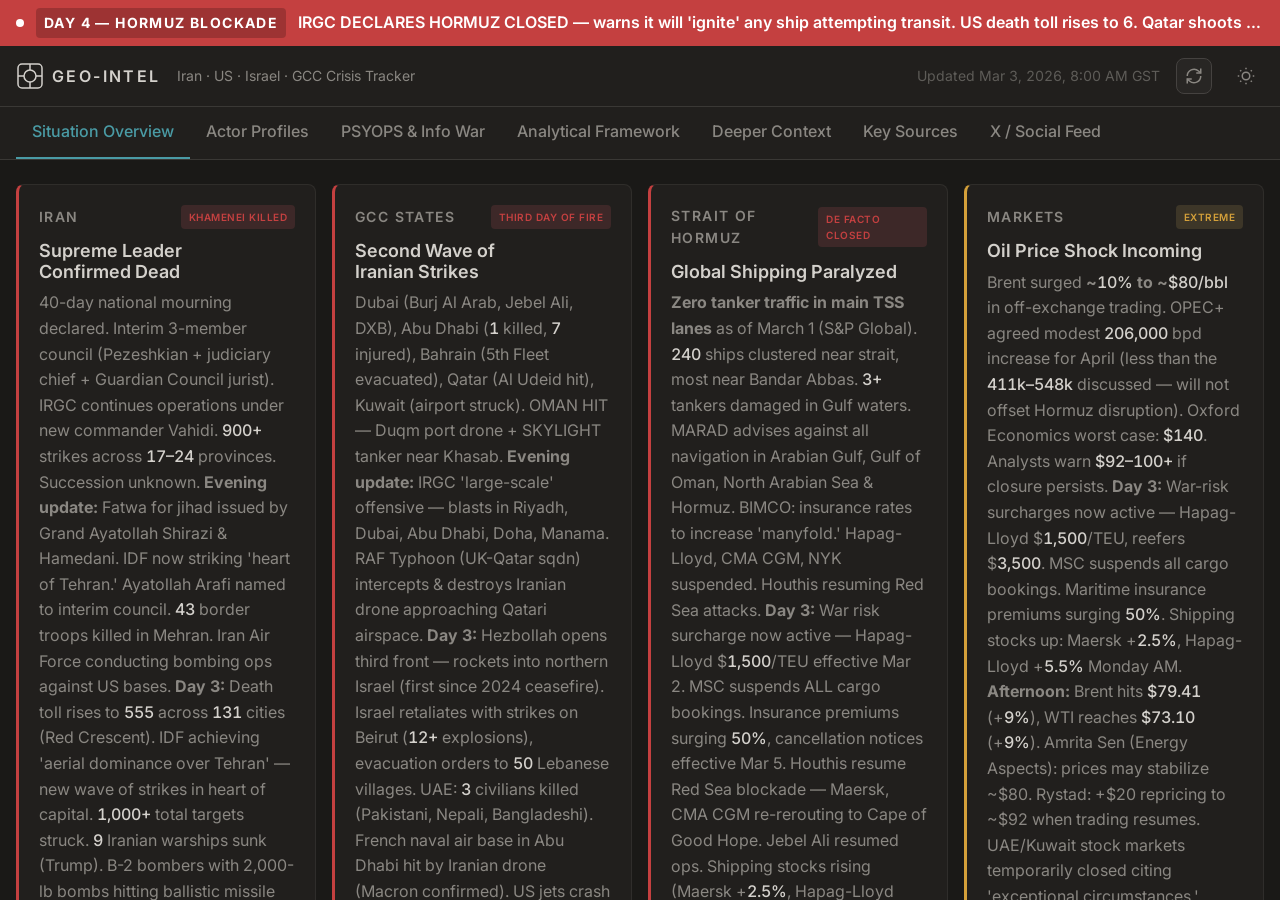
==== commit 7ee748ff: "Day 4 Morning update + X/Social Feed tab (lazy-loaded)" ====
--- a/index.html
+++ b/index.html
@@ -12,4 +12,1782 @@
 <link rel="stylesheet" href="./style.css">
 <link rel="stylesheet" href="./dashboard.css">
 <link rel="stylesheet" href="./psyops.css">
-</head>+</head>
+<body>
+<a href="#main-content" class="sr-only" style="position:absolute;top:0;left:0;padding:var(--space-2) var(--space-4);background:var(--color-primary);color:var(--color-text-inverse);z-index:9999;">Skip to content</a>
+
+<!-- BREAKING BANNER -->
+<div class="breaking-banner" role="alert">
+<span class="breaking-dot" aria-hidden="true"></span>
+<span class="breaking-label">DAY 4 — HORMUZ BLOCKADE</span>
+<span class="breaking-text">IRGC DECLARES HORMUZ CLOSED — warns it will 'ignite' any ship attempting transit. US death toll rises to 6. Qatar shoots down 2 Iranian Su-24 bombers. Trump says war could last 4-5 weeks, warns 'the big one is coming.' Bahrain issues air-raid siren Tuesday AM. Brent crude $79.65 (+15%). 555 killed in Iran. — March 3, 2026, 8:00 AM GST</span>
+</div>
+
+<!-- HEADER -->
+<header class="site-header">
+<div class="header-inner">
+<div class="header-left">
+<div class="logo" aria-label="GEO-INTEL">
+<svg width="28" height="28" viewBox="0 0 28 28" fill="none">
+<rect x="2" y="2" width="24" height="24" rx="4" stroke="currentColor" stroke-width="1.5" fill="none"/>
+<circle cx="14" cy="14" r="6" stroke="currentColor" stroke-width="1.5" fill="none"/>
+<line x1="14" y1="2" x2="14" y2="8" stroke="currentColor" stroke-width="1.5"/>
+<line x1="14" y1="20" x2="14" y2="26" stroke="currentColor" stroke-width="1.5"/>
+<line x1="2" y1="14" x2="8" y2="14" stroke="currentColor" stroke-width="1.5"/>
+<line x1="20" y1="14" x2="26" y2="14" stroke="currentColor" stroke-width="1.5"/>
+</svg>
+<span class="logo-text">GEO-INTEL</span>
+</div>
+<span class="header-subtitle">Iran · US · Israel · GCC Crisis Tracker</span>
+</div>
+<div class="header-right">
+<span class="last-updated">Updated Mar 3, 2026, 8:00 AM GST</span>
+<button id="refresh-btn" aria-label="Check for updates" class="refresh-btn" title="Check for updates">
+<svg width="18" height="18" viewBox="0 0 24 24" fill="none" stroke="currentColor" stroke-width="2">
+<path d="M21 2v6h-6"/><path d="M3 12a9 9 0 0 1 15-6.7L21 8"/>
+<path d="M3 22v-6h6"/><path d="M21 12a9 9 0 0 1-15 6.7L3 16"/>
+</svg>
+</button>
+<button data-theme-toggle aria-label="Switch to light mode" class="theme-btn">
+<svg width="18" height="18" viewBox="0 0 24 24" fill="none" stroke="currentColor" stroke-width="2">
+<circle cx="12" cy="12" r="5"/><path d="M12 1v2M12 21v2M4.22 4.22l1.42 1.42M18.36 18.36l1.42 1.42M1 12h2M21 12h2M4.22 19.78l1.42-1.42M18.36 5.64l1.42-1.42"/>
+</svg>
+</button>
+</div>
+</div>
+</header>
+
+<!-- TAB NAVIGATION -->
+<nav class="tab-nav" role="tablist" aria-label="Dashboard sections">
+<button role="tab" aria-selected="true" aria-controls="tab-situation" data-tab="situation" class="tab-btn active">Situation Overview</button>
+<button role="tab" aria-selected="false" aria-controls="tab-actors" data-tab="actors" class="tab-btn">Actor Profiles</button>
+<button role="tab" aria-selected="false" aria-controls="tab-psyops" data-tab="psyops" class="tab-btn">PSYOPS &amp; Info War</button>
+<button role="tab" aria-selected="false" aria-controls="tab-analysis" data-tab="analysis" class="tab-btn">Analytical Framework</button>
+<button role="tab" aria-selected="false" aria-controls="tab-context" data-tab="context" class="tab-btn">Deeper Context</button>
+<button role="tab" aria-selected="false" aria-controls="tab-sources" data-tab="sources" class="tab-btn">Key Sources</button>
+<button role="tab" aria-selected="false" aria-controls="tab-social" data-tab="social" class="tab-btn">X / Social Feed</button>
+</nav>
+
+<!-- MAIN CONTENT -->
+<main id="main-content" class="main-content">
+
+<!-- ================================================
+TAB 1: SITUATION OVERVIEW
+================================================ -->
+<section id="tab-situation" role="tabpanel" class="tab-panel active" aria-labelledby="tab-situation-btn">
+
+<!-- STATUS CARDS -->
+<div class="status-cards">
+<div class="status-card status-critical">
+<div class="status-card-header">
+<span class="status-label">IRAN</span>
+<span class="status-badge badge-critical">KHAMENEI KILLED</span>
+</div>
+<h3 class="status-title">Supreme Leader Confirmed Dead</h3>
+<p class="status-body">40-day national mourning declared. Interim 3-member council (Pezeshkian + judiciary chief + Guardian Council jurist). IRGC continues operations under new commander Vahidi. <span class="num">900+</span> strikes across <span class="num">17–24</span> provinces. Succession unknown. <strong>Evening update:</strong> Fatwa for jihad issued by Grand Ayatollah Shirazi &amp; Hamedani. IDF now striking 'heart of Tehran.' Ayatollah Arafi named to interim council. <span class="num">43</span> border troops killed in Mehran. Iran Air Force conducting bombing ops against US bases. <strong>Day 3:</strong> Death toll rises to <span class="num">555</span> across <span class="num">131</span> cities (Red Crescent). IDF achieving 'aerial dominance over Tehran' — new wave of strikes in heart of capital. <span class="num">1,000+</span> total targets struck. <span class="num">9</span> Iranian warships sunk (Trump). B-2 bombers with 2,000-lb bombs hitting ballistic missile facilities. Succession accelerating — new leader potentially within 1–2 days (Araghchi). 4-member interim council (added Ghalibaf). Larijani denies any renewed talks with Washington. <strong>Day 3 Afternoon:</strong> Iran Army targets Ali al-Salem Air Base (Kuwait) and 'enemy ships north of India' with <span class="num">15</span> cruise missiles (state TV). Qatar now deploying fighter jets to intercept threats over Gulf waters (previously Patriot only). <span class="num">20+</span> killed at Niloofar Square, Tehran. Trump claims <span class="num">48</span> Iranian officials killed total. Israel mobilizes <span class="num">100,000</span> reservists for 'additional theaters.' <strong>Day 3 Evening:</strong> No major new operational disclosures; focus shifted to second-order impacts — shipping/insurance/diplomacy. IRGC continues autonomous operations under decentralized command. Internet blackout persists. <strong>Day 4 Morning:</strong> IRGC senior adviser Jabari declares Hormuz closed on state TV — 'will ignite any ship attempting transit.' US death toll rises to 6 (Pentagon). Qatar Air Force shoots down 2 Iranian Su-24 bombers approaching Qatari airspace — first confirmed air-to-air kills of the conflict. Trump warns 'the big one is coming' in Truth Social post.</p>
+</div>
+<div class="status-card status-critical">
+<div class="status-card-header">
+<span class="status-label">GCC STATES</span>
+<span class="status-badge badge-critical">THIRD DAY OF FIRE</span>
+</div>
+<h3 class="status-title">Second Wave of Iranian Strikes</h3>
+<p class="status-body">Dubai (Burj Al Arab, Jebel Ali, DXB), Abu Dhabi (<span class="num">1</span> killed, <span class="num">7</span> injured), Bahrain (5th Fleet evacuated), Qatar (Al Udeid hit), Kuwait (airport struck). OMAN HIT — Duqm port drone + SKYLIGHT tanker near Khasab. <strong>Evening update:</strong> IRGC 'large-scale' offensive — blasts in Riyadh, Dubai, Abu Dhabi, Doha, Manama. RAF Typhoon (UK-Qatar sqdn) intercepts &amp; destroys Iranian drone approaching Qatari airspace. <strong>Day 3:</strong> Hezbollah opens third front — rockets into northern Israel (first since 2024 ceasefire). Israel retaliates with strikes on Beirut (<span class="num">12+</span> explosions), evacuation orders to <span class="num">50</span> Lebanese villages. UAE: <span class="num">3</span> civilians killed (Pakistani, Nepali, Bangladeshi). French naval air base in Abu Dhabi hit by Iranian drone (Macron confirmed). US jets crash in Kuwait. Smoke at US Embassy Kuwait. Saudi Arabia intercepting drones at Ras Tanura. <strong>Day 3 Afternoon:</strong> Bahrain activates air-raid alerts, closes Shaikh Khalifa bin Salman Bridge. Kuwait: <span class="num">1</span> killed, smoke at US Embassy, debris at Mina Ahmadi refinery injures <span class="num">2</span> workers. Qatar: <span class="num">16</span> injured, fighter jets now scrambled. UAE: <span class="num">3</span> killed (Pakistani, Nepali, Bangladeshi), <span class="num">58</span> injured total, <span class="num">541</span> drones detected/<span class="num">506</span> intercepted. Bahrain: fire on foreign ship at Salman industrial area from intercepted missile debris. Lebanon: <span class="num">31</span> killed, <span class="num">149</span> injured from Israeli retaliatory strikes on Beirut + south. <strong>Day 3 Evening:</strong> AWS UAE data center struck by 'objects' — sparks, fire, power shut off. AWS Bahrain connectivity issues. Banking platforms (ADCB) affected across region. Saudi shut biggest domestic refinery after drone strike. Qatar force majeure on LNG exports. <strong>Day 4 Morning:</strong> Bahrain issues air-raid siren at 6:15 AM local time — residents told to shelter in place. Qatar Air Force confirms 2 Iranian Su-24 bombers shot down over Gulf. UAE extends school remote learning through end of week.</p>
+</div>
+<div class="status-card status-critical">
+<div class="status-card-header">
+<span class="status-label">STRAIT OF HORMUZ</span>
+<span class="status-badge badge-critical">DE FACTO CLOSED</span>
+</div>
+<h3 class="status-title">Global Shipping Paralyzed</h3>
+<p class="status-body"><strong>Zero tanker traffic in main TSS lanes</strong> as of March 1 (S&amp;P Global). <span class="num">240</span> ships clustered near strait, most near Bandar Abbas. <span class="num">3+</span> tankers damaged in Gulf waters. MARAD advises against all navigation in Arabian Gulf, Gulf of Oman, North Arabian Sea &amp; Hormuz. BIMCO: insurance rates to increase 'manyfold.' Hapag-Lloyd, CMA CGM, NYK suspended. Houthis resuming Red Sea attacks. <strong>Day 3:</strong> War risk surcharge now active — Hapag-Lloyd $<span class="num">1,500</span>/TEU effective Mar 2. MSC suspends ALL cargo bookings. Insurance premiums surging <span class="num">50%</span>, cancellation notices effective Mar 5. Houthis resume Red Sea blockade — Maersk, CMA CGM re-rerouting to Cape of Good Hope. Jebel Ali resumed ops. Shipping stocks rising (Maersk +<span class="num">2.5%</span>, Hapag-Lloyd +<span class="num">5.5%</span>). <strong>Afternoon:</strong> Rystad projects closure 'temporary, 1–2 weeks' but logistical backlog to persist weeks beyond reopening. Wood Mackenzie: 'dual supply shock' — current exports halted AND OPEC+ spare capacity inaccessible. Dryad Global: no official UNCLOS closure communicated, but VHF claims circulating. GPS/AIS signal degradation at Ras Laffan (Qatar). US Treasury could provide insurance guarantees for transit — step taken in past crises. <strong>Day 3 Evening:</strong> Crisis deepens dramatically: <span class="num">150</span> ships stranded near strait (Reuters). <span class="num">40+</span> VLCCs idling (Bloomberg). <span class="num">5</span> tankers now hit total: Stena Imperative (US-flagged, Bahrain port — <span class="num">1</span> shipyard worker killed), MKD VYOM (off Oman coast — <span class="num">1</span> crew killed), Hercules Star (off UAE), SKYLIGHT (Musandam), plus prior incidents. <strong>Insurance crisis:</strong> <span class="num">7</span> major P&amp;I clubs (Gard, Skuld, NorthStandard, London P&amp;I, American Club, Swedish Club, Steamship Mutual) cancel war-risk cover effective March 5. Japan's MS&amp;AD suspended underwriting entirely. <strong>Day 4 Morning:</strong> IRGC formally declares Hormuz closed via state TV — Jabari: 'will ignite any ship attempting transit.' US 5th Fleet confirms additional naval assets repositioned to Arabian Sea. Lloyd's Market Association expands listed areas — all Gulf waters now highest-risk category.</p>
+</div>
+<div class="status-card status-warning">
+<div class="status-card-header">
+<span class="status-label">MARKETS</span>
+<span class="status-badge badge-warning">EXTREME</span>
+</div>
+<h3 class="status-title">Oil Price Shock Incoming</h3>
+<p class="status-body">Brent surged <strong>~<span class="num">10%</span> to ~<span class="num">$80/bbl</span></strong> in off-exchange trading. OPEC+ agreed modest <span class="num">206,000</span> bpd increase for April (less than the <span class="num">411k–548k</span> discussed — will not offset Hormuz disruption). Oxford Economics worst case: <span class="num">$140</span>. Analysts warn <span class="num">$92–100+</span> if closure persists. <strong>Day 3:</strong> War-risk surcharges now active — Hapag-Lloyd $<span class="num">1,500</span>/TEU, reefers $<span class="num">3,500</span>. MSC suspends all cargo bookings. Maritime insurance premiums surging <span class="num">50%</span>. Shipping stocks up: Maersk +<span class="num">2.5%</span>, Hapag-Lloyd +<span class="num">5.5%</span> Monday AM. <strong>Afternoon:</strong> Brent hits <span class="num">$79.41</span> (+<span class="num">9%</span>), WTI reaches <span class="num">$73.10</span> (+<span class="num">9%</span>). Amrita Sen (Energy Aspects): prices may stabilize ~$80. Rystad: +$20 repricing to ~$92 when trading resumes. UAE/Kuwait stock markets temporarily closed citing 'exceptional circumstances.' <span class="num">~15M</span> bpd crude transits Hormuz = <span class="num">30%</span> of global seaborne trade at risk. <strong>Day 3 Evening:</strong> Brent hit $<span class="num">82.37</span> intraday (+<span class="num">13%</span>), settled ~$<span class="num">78.43</span> (+<span class="num">7.6%</span>). European natural gas +<span class="num">25%</span>. Saudi Arabia shut biggest domestic refinery after drone strike. Qatar force majeure on LNG exports. Insurance collapse accelerating: <span class="num">7</span> P&amp;I clubs withdrawing war-risk cover Mar 5. Japan's MS&amp;AD suspended underwriting entirely. <strong>Day 4 Morning:</strong> Brent crude $<span class="num">79.65</span> (+<span class="num">15%</span> from pre-conflict). WTI $<span class="num">71.03</span>. European natural gas futures +<span class="num">3%</span> further at open. Asian LNG spot prices surging on Qatar force majeure. Global equity futures mixed — energy sector up sharply, airlines and logistics down.</p>
+</div>
+</div>
+
+<!-- KEY METRICS ROW -->
+<div class="key-metrics">
+<div class="metric-card metric-critical">
+<div class="metric-value">150+ Ships</div>
+<div class="metric-label">Stranded Near Hormuz</div>
+</div>
+<div class="metric-card metric-critical">
+<div class="metric-value">5 Tankers</div>
+<div class="metric-label">Hit — 2 Seafarers Killed</div>
+</div>
+<div class="metric-card metric-critical">
+<div class="metric-value">7 Insurers</div>
+<div class="metric-label">Cancel War-Risk Cover Mar 5</div>
+</div>
+<div class="metric-card metric-warning">
+<div class="metric-value">$79.65 (+15%)</div>
+<div class="metric-label">Brent Crude (Pre-Conflict +15%)</div>
+</div>
+<div class="metric-card metric-critical">
+<div class="metric-value">AWS Down</div>
+<div class="metric-label">UAE + Bahrain Data Centers Hit</div>
+</div>
+<div class="metric-card metric-warning">
+<div class="metric-value">LNG Force Maj.</div>
+<div class="metric-label">Qatar LNG Exports Halted</div>
+</div>
+</div>
+
+<!-- ESCALATION TIMELINE -->
+<div class="section-block">
+<h2 class="section-heading">Escalation Timeline</h2>
+<p class="section-subhead">June 2025 — March 2, 2026</p>
+<div class="timeline">
+<div class="timeline-item">
+<div class="timeline-date">Jun 2025</div>
+<div class="timeline-content">
+<div class="timeline-title">12-Day War</div>
+<div class="timeline-desc">US-Israel strike Iran nuclear sites. Significant damage to Natanz and Fordow. Iran fires limited missiles at US base in Qatar at conclusion.</div>
+</div>
+</div>
+<div class="timeline-item">
+<div class="timeline-date">Sep 2025</div>
+<div class="timeline-content">
+<div class="timeline-title">UN Snapback Sanctions</div>
+<div class="timeline-desc">Full UN sanctions reimposed on Iran. Economic isolation deepens. Oil exports collapse through official channels.</div>
+</div>
+</div>
+<div class="timeline-item">
+<div class="timeline-date">Nov 2025</div>
+<div class="timeline-content">
+<div class="timeline-title">Iran Cuts Fuel Subsidies</div>
+<div class="timeline-desc">Regime slashes fuel subsidies amid economic crisis. Immediate public backlash.</div>
+</div>
+</div>
+<div class="timeline-item timeline-critical">
+<div class="timeline-date">Dec 28, 2025</div>
+<div class="timeline-content">
+<div class="timeline-title">Massive Protests Begin</div>
+<div class="timeline-desc">Largest protests since 1979 Revolution. Millions take to streets. Regime imposes near-total internet blackout. Security forces shoot to kill. <span class="num">7,000+</span> killed, <span class="num">50,000</span> detained.</div>
+</div>
+</div>
+<div class="timeline-item">
+<div class="timeline-date">Jan 28, 2026</div>
+<div class="timeline-content">
+<div class="timeline-title">Trump Announces "Armada"</div>
+<div class="timeline-desc">Largest US force projection since 2003. USS Abraham Lincoln and Gerald R. Ford carrier strike groups deployed to Persian Gulf.</div>
+</div>
+</div>
+<div class="timeline-item">
+<div class="timeline-date">Feb 6–17</div>
+<div class="timeline-content">
+<div class="timeline-title">Oman-Mediated Talks — Rounds 1&amp;2</div>
+<div class="timeline-desc">Witkoff/Kushner-led delegations in Muscat and Geneva. Initial framework discussed. Progress reported but gaps remain.</div>
+</div>
+</div>
+<div class="timeline-item timeline-warning">
+<div class="timeline-date">Feb 26</div>
+<div class="timeline-content">
+<div class="timeline-title">Round 3 — Geneva — No Deal</div>
+<div class="timeline-desc">Third round collapses. Iran demands immediate sanctions relief. US demands irreversible dismantlement. Both walk away.</div>
+</div>
+</div>
+<div class="timeline-item timeline-warning">
+<div class="timeline-date">Feb 27</div>
+<div class="timeline-content">
+<div class="timeline-title">Albusaidi Meets Vance — "Peace Within Reach"</div>
+<div class="timeline-desc">Oman FM meets VP Vance in DC for last-ditch effort. Declares deal "within reach." Vienna talks scheduled for following Monday. Strike date already set "weeks ago."</div>
+</div>
+</div>
+<div class="timeline-item timeline-critical">
+<div class="timeline-date">Feb 28</div>
+<div class="timeline-content">
+<div class="timeline-title">Operation Epic Fury / Roaring Lion — Day 1</div>
+<div class="timeline-desc">Strikes begin at 9:45 AM IRST. IAF: ~200 jets, 500 targets, 1,200+ bombs. CENTCOM: Tomahawks, ATACMS, Task Force Scorpion, B-2 bunker-busters. 900+ strikes in first 12 hours. Iran retaliates — missiles hit Dubai, Bahrain, Qatar, Kuwait, Abu Dhabi.</div>
+</div>
+</div>
+<div class="timeline-item timeline-critical">
+<div class="timeline-date">Mar 1 — AM</div>
+<div class="timeline-content">
+<div class="timeline-title">Khamenei Death Confirmed — Day 2</div>
+<div class="timeline-desc">Iranian state media confirms Supreme Leader killed in Feb 28 strikes. 40-day mourning declared. Interim 3-member council formed. IRGC launches second wave — Oman struck for first time (Duqm port + SKYLIGHT tanker).</div>
+</div>
+</div>
+<div class="timeline-item timeline-warning">
+<div class="timeline-date">Mar 1 — PM</div>
+<div class="timeline-content">
+<div class="timeline-title">OPEC+ Emergency Meeting + Hormuz De Facto Closed</div>
+<div class="timeline-desc">OPEC+ 8-member core convenes at 11:00 GMT. Agreed modest 206,000 bpd increase for April (below 411k–548k discussed). Hormuz traffic collapses — 40–50% drop by 7:30pm UTC Feb 28, near-zero by Mar 1. 240 ships anchored near Bandar Abbas. Houthis announce Red Sea attack resumption.</div>
+</div>
+</div>
+<div class="timeline-item timeline-critical">
+<div class="timeline-date">Mar 1 Eve</div>
+<div class="timeline-content">
+<div class="timeline-title">First US Casualties — IRGC Escalates</div>
+<div class="timeline-desc">Pentagon confirms <strong>3 US troops killed, 5 seriously wounded</strong> during Op Epic Fury — US Army installation in Kuwait among bases targeted. IRGC launches 'most ferocious offensive in history of Iranian armed forces' — blasts in Riyadh, Dubai, Abu Dhabi, Doha, Manama, Jerusalem, Tel Aviv. <strong>9 killed in Beit Shemesh, Israel.</strong> Grand Ayatollah Shirazi issues fatwa for global jihad. IDF strikes 'heart of Tehran.' Hormuz shipping fully halted — 240 vessels anchored. RAF Typhoon intercepts Iranian drone near Qatar.</div>
+</div>
+</div>
+<div class="timeline-item timeline-critical">
+<div class="timeline-date">Mar 2 — AM</div>
+<div class="timeline-content">
+<div class="timeline-title">Hezbollah Opens Third Front — War Reaches Europe</div>
+<div class="timeline-desc">Hezbollah fires rockets at northern Israel — first attack since 2024 ceasefire. Israel retaliates: strikes on Beirut, evacuation orders to <span class="num">50</span> villages. RAF Akrotiri (Cyprus) struck by Iranian drone — first attack on European NATO territory. Several US jets crash in Kuwait. Smoke at US Embassy Kuwait. Iran death toll: <span class="num">555</span> across <span class="num">131</span> cities. Trump: operation could last 'four weeks or less.' French naval base in UAE hit. IDF claims 'aerial dominance over Tehran.'</div>
+</div>
+</div>
+<div class="timeline-item timeline-critical">
+<div class="timeline-date">Mar 2 — PM</div>
+<div class="timeline-content">
+<div class="timeline-title">GCC-Wide Casualties Mount — Bahrain Emergency</div>
+<div class="timeline-desc">Bahrain activates air-raid alerts, closes Shaikh Khalifa bin Salman Bridge. Kuwait: <span class="num">1</span> civilian killed, smoke at US Embassy, debris at refinery. Qatar deploys fighter jets (upgrading from Patriot-only defense). UAE total: <span class="num">3</span> killed, <span class="num">58</span> injured, <span class="num">541</span> drones detected. Iran targets Ali al-Salem with <span class="num">15</span> cruise missiles. Israel mobilizes <span class="num">100,000</span> reservists. Brent crude hits $<span class="num">79.41</span> (+9%). Lebanon: <span class="num">31</span> killed in Israeli strikes on Beirut after Hezbollah rocket attack.</div>
+</div>
+</div>
+<div class="timeline-item timeline-critical">
+<div class="timeline-date">Mar 2 — Eve</div>
+<div class="timeline-content">
+<div class="timeline-title">Hormuz Insurance Collapse — Shipping Crisis Deepens</div>
+<div class="timeline-desc"><span class="num">150</span> ships stranded near Hormuz. <span class="num">5</span> tankers hit, <span class="num">2</span> seafarers killed (Stena Imperative near Bahrain; MKD VYOM off Oman). <span class="num">7</span> P&amp;I clubs cancel war-risk cover effective Mar 5. Qatar declares force majeure on LNG. AWS data centers in UAE/Bahrain struck. Brent hit $<span class="num">82.37</span> (+13%). Putin-MBZ call for ceasefire. UAE tells Putin it's NOT being used as base to attack Iran.</div>
+</div>
+</div>
+</div>
+</div>
+</section>
+
+<!-- ================================================
+TAB 2: ACTOR PROFILES
+================================================ -->
+<section id="tab-actors" role="tabpanel" class="tab-panel" hidden aria-labelledby="tab-actors-btn">
+<div class="actor-grid">
+
+<!-- IRAN -->
+<div class="actor-card actor-critical">
+<div class="actor-header">
+<h3 class="actor-name">Iran</h3>
+<span class="status-badge badge-critical">KHAMENEI DEAD</span>
+</div>
+<div class="actor-body">
+<div class="actor-field">
+<span class="field-label">Leadership</span>
+<span class="field-value">Khamenei KILLED Feb 28. Interim 3-member council (Pezeshkian + judiciary chief Mohseni-Eje'i + Guardian Council jurist). Vahidi named IRGC commander. Assembly of Experts to select permanent successor. <strong>Day 3:</strong> Araghchi: new leader 'within 1–2 days.' Council expanded to 4: Arafi + Pezeshkian + Mohseni-Eje'i + Speaker Ghalibaf. Larijani denies any negotiations with Washington despite Trump claiming openness to talks.</span>
+</div>
+<div class="actor-field">
+<span class="field-label">Succession Probability</span>
+<span class="field-value">
+<div class="succession-table-wrapper">
+<table class="succession-table">
+<thead><tr><th>Scenario</th><th>Probability</th></tr></thead>
+<tbody>
+<tr>
+<td>IRGC collective leadership consolidation</td>
+<td><div class="prob-bar-container"><div class="prob-bar"><div class="prob-bar-fill critical" style="width:35%"></div></div><span class="prob-pct">35%</span></div></td>
+</tr>
+<tr>
+<td>Prolonged factional struggle</td>
+<td><div class="prob-bar-container"><div class="prob-bar"><div class="prob-bar-fill warning" style="width:30%"></div></div><span class="prob-pct">30%</span></div></td>
+</tr>
+<tr>
+<td>Popular uprising uses vacuum</td>
+<td><div class="prob-bar-container"><div class="prob-bar"><div class="prob-bar-fill" style="width:25%"></div></div><span class="prob-pct">25%</span></div></td>
+</tr>
+<tr>
+<td>State collapse scenario</td>
+<td><div class="prob-bar-container"><div class="prob-bar"><div class="prob-bar-fill success" style="width:10%"></div></div><span class="prob-pct">10%</span></div></td>
+</tr>
+</tbody>
+</table>
+</div>
+</span>
+</div>
+<div class="actor-field">
+<span class="field-label">Economy</span>
+<span class="field-value">Rial collapsed <span class="num">99.995%</span> since 1979 (<span class="num">1,660,000</span>/USD). Inflation <span class="num">62.2%</span>. Food inflation <span class="num">70%</span>.</span>
+</div>
+<div class="actor-field">
+<span class="field-label">Military</span>
+<span class="field-value">IRGC continues operations autonomously — 32 provincial units pre-designed to function post-decapitation. "No clear authority to decide when to cease" — Forbes. <span class="num">40+</span> officials killed including IRGC Commander Pakpour, Chief of Staff Mousavi, Defense Minister. <strong>Evening:</strong> IRGC announces 'most ferocious offensive in history of Iranian armed forces.' Iran Air Force conducting bombing operations against US bases in Gulf and Kurdistan. <strong>Day 3:</strong> <span class="num">555</span> killed, <span class="num">131</span> cities hit. IDF claims aerial dominance over Tehran — new strikes in capital center. B-2 bombers hitting ballistic missile facilities. <span class="num">9</span> warships sunk (US claim). Iraqi Shia militia conducting drone attacks on US troops at Baghdad airport.</span>
+</div>
+<div class="actor-field">
+<span class="field-label">Religious Escalation</span>
+<span class="field-value"><strong>Grand Ayatollah Makarem Shirazi</strong> (99 yrs, one of most senior clerics in Qom) issued fatwa declaring jihad against US/Israel — "religious duty of all Muslims worldwide to eliminate the evil of these criminals from the Earth." <strong>Ayatollah Nouri Hamedani:</strong> "mandatory for Muslims to avenge the blood." <strong>Ayatollah Arafi</strong> named to interim leadership council alongside Pezeshkian. President Pezeshkian: Khamenei's killing is "declaration of war against Muslims."</span>
+</div>
+<div class="actor-field">
+<span class="field-label">Nuclear</span>
+<span class="field-value">Enrichment capacity hit by B-2 bunker-busters at Fordow, Natanz, Isfahan. Extent of destruction contested. IAEA cannot verify. Pre-strike: enough fissile material for weapon within one week.</span>
+</div>
+</div>
+</div>
+
+<!-- UNITED STATES -->
+<div class="actor-card actor-primary">
+<div class="actor-header">
+<h3 class="actor-name">United States</h3>
+<span class="status-badge badge-teal">OFFENSIVE OPERATIONS</span>
+</div>
+<div class="actor-body">
+<div class="actor-field">
+<span class="field-label">Strategy</span>
+<span class="field-value">Maximum pressure + explicit regime change rhetoric. "When we are finished, take over your government." <strong>CRITICAL UPDATE:</strong> Zero US casualties claim no longer valid — see Casualties below. <strong>Day 3:</strong> Trump: operation 'four weeks or less.' Claims <span class="num">9</span> warships sunk, naval HQ 'largely destroyed,' 'entire military command gone.' Says 'more casualties' likely. B-2 bombers striking ballistic missile facilities.</span>
+</div>
+<div class="actor-field">
+<span class="field-label">Casualties — CRITICAL</span>
+<span class="field-value"><strong style="color: var(--color-critical);">3 US service members killed in action, 5 seriously wounded</strong> during Operation Epic Fury (Pentagon confirmed Sunday evening). Additional troops sustained minor shrapnel injuries/concussions. <strong>US Army installation in Kuwait</strong> among bases targeted. Pentagon: "Major combat operations continue." <strong>Day 3:</strong> Several F-15E jets crashed in Kuwait (all crew survived). Smoke reported at US Embassy Kuwait. <strong>Day 4:</strong> US death toll rises to 6 (Pentagon update).</span>
+</div>
+<div class="actor-field">
+<span class="field-label">Operations</span>
+<span class="field-value">Op Epic Fury: ATACMS, Tomahawks (TLAMs), Task Force Scorpion suicide drones, B-2 bombers with GBU-57 bunker-busters vs Fordow/Natanz/Isfahan. <span class="num">900+</span> strikes first 12 hrs. Day 2: 30+ new targets, Tehran Revolutionary Court destroyed.</span>
+</div>
+<div class="actor-field">
+<span class="field-label">Diplomacy</span>
+<span class="field-value">Witkoff/Kushner led talks (bypassing Rubio). 3 rounds failed. Strike date set "weeks ago" while Oman channel was active. US Ambassador Waltz listed no regime change objective at UNSC — contradicting Trump's public messaging.</span>
+</div>
+<div class="actor-field">
+<span class="field-label">Key Figures</span>
+<span class="field-value">Trump (Truth Social 2:30 AM video), Witkoff, Kushner, Rubio (sidelined), Gen. Caine (raised munitions sustainability concerns), VP Vance (met Albusaidi Feb 27).</span>
+</div>
+</div>
+</div>
+
+<!-- ISRAEL -->
+<div class="actor-card actor-primary">
+<div class="actor-header">
+<h3 class="actor-name">Israel</h3>
+<span class="status-badge badge-teal">ACTIVE OPERATIONS</span>
+</div>
+<div class="actor-body">
+<div class="actor-field">
+<span class="field-label">Operation</span>
+<span class="field-value">Op Roaring Lion (opening phase: Op Genesis). <span class="num">200</span> jets, <span class="num">500</span> targets, <span class="num">1,200+</span> bombs in 24 hrs — largest IAF combat sortie in history. <strong>Evening update:</strong> IDF announces strikes in <strong>center/heart of Tehran</strong> for first time (previously periphery). Claims 'achieved air superiority' and 'opened the path to Tehran.' IDF spokesman: "eliminated <span class="num">40</span> senior commanders, including Khamenei, in one minute in two different locations over a thousand miles from Israel in broad daylight." <span class="num">43</span> Iranian security forces killed at border regiment HQ in Mehran (near Iraq).</span>
+</div>
+<div class="actor-field">
+<span class="field-label">Mobilization</span>
+<span class="field-value">Tens of thousands of reservists called up. Large-scale ground force reinforcement across all sectors. Special forces deployed for various offensive/defensive scenarios.</span>
+</div>
+<div class="actor-field">
+<span class="field-label">Messaging</span>
+<span class="field-value">Netanyahu's explicit Purim/Haman invocation. Ethnic segmentation: addressed Persians, Kurds, Azeris, Baluch, Ahwazis separately. "Pilots of the free world" civilizational framing.</span>
+</div>
+<div class="actor-field">
+<span class="field-label">Domestic</span>
+<span class="field-value">Netanyahu's legal challenges suspended during wartime. Attacking Iran "a point of consensus in Israeli politics" — Al Jazeera. Elections this year; national unity consolidates political position. <strong>Evening:</strong> <span class="num">9</span> killed in Beit Shemesh from Iranian missiles. IDF claims 'air superiority achieved.'</span>
+</div>
+</div>
+</div>
+
+<!-- SAUDI ARABIA -->
+<div class="actor-card actor-warning">
+<div class="actor-header">
+<h3 class="actor-name">Saudi Arabia</h3>
+<span class="status-badge badge-warning">STRATEGIC AMBIGUITY</span>
+</div>
+<div class="actor-body">
+<div class="actor-field">
+<span class="field-label">Sequential Messaging</span>
+<span class="field-value">Step 1 (pre-strike): MBS calls Pezeshkian, denies airspace → Islamic solidarity signal. Step 2 (during): Silence = tacit acquiescence. Step 3 (post-retaliation): "Brutal Iranian aggression" condemnation → alliance over solidarity.</span>
+</div>
+<div class="actor-field">
+<span class="field-label">Assessment</span>
+<span class="field-value">Saudi Arabia chose the US alliance structure over Muslim solidarity the moment Iranian missiles hit Arab soil. Years of Gulf-Iran détente (2023 China-brokered deal) reversed in 72 hours.</span>
+</div>
+<div class="actor-field">
+<span class="field-label">Pre-emptive Action</span>
+<span class="field-value">Surged oil exports to <span class="num">7.3M</span> bpd average in first 24 days of February — highest in nearly 3 years. Holds <span class="num">~1.8M</span> bpd spare capacity for market stabilization.</span>
+</div>
+<div class="actor-field">
+<span class="field-label">Mega-Deal</span>
+<span class="field-value">$1T investment pledge, Major Non-NATO Ally status, F-35s, 123 nuclear agreement — all contingent on current US relationship. Saudi Arabia cannot afford to alienate Washington.</span>
+</div>
+</div>
+</div>
+
+<!-- UAE -->
+<div class="actor-card actor-critical">
+<div class="actor-header">
+<h3 class="actor-name">UAE</h3>
+<span class="status-badge badge-critical">DIRECTLY HIT</span>
+</div>
+<div class="actor-body">
+<div class="actor-field">
+<span class="field-label">Scale of Attack</span>
+<span class="field-value">Iran fired <span class="num">137</span> ballistic missiles + <span class="num">209</span> drones. UAE intercepted <span class="num">195/209</span> drones; <span class="num">14</span> landed in UAE territory.</span>
+</div>
+<div class="actor-field">
+<span class="field-label">Damage</span>
+<span class="field-value">Burj Al Arab (facade fire). Fairmont Palm (<span class="num">4</span> injured, fire). Jebel Ali port (berth fire). DXB airport suspended (<span class="num">4</span> staff injured). Abu Dhabi Zayed Intl — <span class="num">1</span> killed, <span class="num">7</span> injured. Al Dhafra AB targeted. Schools remote Mon–Wed.</span>
+</div>
+<div class="actor-field">
+<span class="field-label">Strategic Exposure</span>
+<span class="field-value">Dubai airport + Jebel Ali port = <span class="num">~60%</span> of emirate revenues. Hub reputation as regional safe haven directly threatened. Abraham Accords intact but under extreme strain.</span>
+</div>
+<div class="actor-field">
+<span class="field-label">Day 3 Total Impact</span>
+<span class="field-value"><span class="num">3</span> expatriate workers killed (Pakistani, Nepali, Bangladeshi). <span class="num">58</span> injured total (17 nationalities). <span class="num">165</span> ballistic missiles detected: <span class="num">152</span> destroyed, <span class="num">13</span> fell into sea. <span class="num">2</span> cruise missiles destroyed. <span class="num">541</span> drones detected: <span class="num">506</span> intercepted, <span class="num">35</span> struck territory. Jebel Ali resumed operations (all 4 terminals). UAE/Kuwait stock markets temporarily closed. French naval air base in Abu Dhabi hit. Schools remote Mon–Wed extended.</span>
+</div>
+<div class="actor-field">
+<span class="field-label">Day 3 Evening — Infrastructure &amp; Diplomacy</span>
+<span class="field-value">AWS UAE data center struck — sparks, fire, power cut. AWS Bahrain connectivity issues. ADCB banking platform outages. Putin-MBZ phone call: both call for ceasefire and return to diplomacy. UAE told Putin it is NOT being used as a base to attack Iran — key message to Tehran. Putin agreed to relay UAE complaints to Iranian leadership. Stena Imperative (US-flagged tanker) hit at Bahrain port near UAE waters — <span class="num">1</span> shipyard worker killed. Hercules Star tanker hit off UAE coast.</span>
+</div>
+</div>
+</div>
+
+<!-- OMAN -->
+<div class="actor-card actor-critical">
+<div class="actor-header">
+<h3 class="actor-name">Oman</h3>
+<span class="status-badge badge-critical">DIRECTLY HIT</span>
+</div>
+<div class="actor-body">
+<div class="actor-field">
+<span class="field-label">Duqm Port Strike</span>
+<span class="field-value">Two drones hit commercial port at Duqm (Al Wusta Governorate) — first attack on Omani soil. One foreign worker injured. Debris near fuel storage tanks. Bunkering suspended. US/UK naval facility adjacent.</span>
+</div>
+<div class="actor-field">
+<span class="field-label">SKYLIGHT Tanker</span>
+<span class="field-value">MV SKYLIGHT (Palau-flagged) struck <span class="num">5nm</span> north of Khasab port, Musandam — at Hormuz entrance. <span class="num">4</span> crew injured of 20 total (<span class="num">15</span> Indian, <span class="num">5</span> Iranian nationals). First maritime strike in Strait of Hormuz.</span>
+</div>
+<div class="actor-field">
+<span class="field-label">FM Albusaidi</span>
+<span class="field-value">"I am dismayed. Active and serious negotiations have yet again been undermined." — Condemned US-Israel strikes AND Iranian retaliation on GCC states. Oman now the ONLY actor to have condemned both sides.</span>
+</div>
+<div class="actor-field">
+<span class="field-label">Mediation Role</span>
+<span class="field-value">Track record destroyed: two data points (Jun 2025 + Feb 2026) of strikes mid-negotiation through Oman. Strike date set "several weeks ago" while Omani channel was active. Future Iranian regimes have structural reasons to distrust Oman-mediated processes.</span>
+</div>
+<div class="actor-field">
+<span class="field-label">Day 3 Evening — Maritime Crisis</span>
+<span class="field-value">MKD VYOM (Marshall Islands-flagged) hit by projectile off Oman coast — <span class="num">1</span> crew member killed (Reuters). Second tanker casualty near Omani waters after SKYLIGHT. Oman News Agency confirmed military/security coordination for SKYLIGHT rescue. Musandam approaches increasingly dangerous — tanker attacks establishing pattern near Khasab.</span>
+</div>
+</div>
+</div>
+
+<!-- QATAR -->
+<div class="actor-card actor-critical">
+<div class="actor-header">
+<h3 class="actor-name">Qatar</h3>
+<span class="status-badge badge-critical">UNDER FIRE</span>
+</div>
+<div class="actor-body">
+<div class="actor-field">
+<span class="field-label">Al Udeid Strike</span>
+<span class="field-value"><span class="num">65</span> ballistic missiles + <span class="num">12</span> drones intercepted. <span class="num">2</span> missiles hit Al Udeid (largest US base in region). IRGC claims US radar "completely destroyed." <span class="num">8</span> injured. US CENTCOM: no casualties, minimal damage.</span>
+</div>
+<div class="actor-field">
+<span class="field-label">Aviation</span>
+<span class="field-value">Hamad International Airport closed. Qatar Airways suspended all operations. Update expected Mar 2 at 09:00 Doha time. <span class="num">41%</span> of Saturday flights cancelled.</span>
+</div>
+<div class="actor-field">
+<span class="field-label">Response</span>
+<span class="field-value">Summoned Iran's ambassador. Described attack as "flagrant violation of national sovereignty" and "unacceptable escalation." Continues Gaza mediation — diplomatic channels strained but intact.</span>
+</div>
+<div class="actor-field">
+<span class="field-label">Day 3 Escalation</span>
+<span class="field-value"><span class="num">16</span> injured in ongoing strikes. Qatar now deploying fighter jets to intercept threats over Gulf waters — upgrading from Patriot missile defense only. GPS signal degradation reported at Ras Laffan port. Shrapnel fire in industrial area from intercepted missile. Qatar Airways flights remain halted. Ministry of Transport urging shipping lines to continue operations.</span>
+</div>
+<div class="actor-field">
+<span class="field-label">Day 3 Evening — LNG Crisis</span>
+<span class="field-value">Qatar declares <strong>force majeure on LNG exports</strong> — <span class="num">13+</span> LNG tankers diverted away from Gulf. Qatar is world's largest LNG exporter; this has immediate European and Asian energy market impact. European gas prices +<span class="num">25%</span>. GPS/AIS signal degradation at Ras Laffan port continuing — complicating even non-Hormuz-transit operations.</span>
+</div>
+</div>
+</div>
+
+<!-- BAHRAIN -->
+<div class="actor-card actor-critical">
+<div class="actor-header">
+<h3 class="actor-name">Bahrain</h3>
+<span class="status-badge badge-critical">5TH FLEET TARGETED</span>
+</div>
+<div class="actor-body">
+<div class="actor-field">
+<span class="field-label">NSA Bahrain Strike</span>
+<span class="field-value">Direct strikes on Naval Support Activity Bahrain — home of US 5th Fleet HQ and NAVCENT. Videos show drone striking radar inside white dome. Personnel evacuated to hotel accommodations. Crowne Plaza Manama struck on Day 2.</span>
+</div>
+<div class="actor-field">
+<span class="field-label">Intercepts</span>
+<span class="field-value"><span class="num">45</span> missiles + <span class="num">9</span> drones intercepted (incl. Shahed-136 type). Bahrain airport hit (material damage, no casualties). Khalifa Bin Salman port + Sitrah fully suspended.</span>
+</div>
+<div class="actor-field">
+<span class="field-label">Scale</span>
+<span class="field-value">NSA Bahrain hosts ~<span class="num">8,300</span> sailors and hundreds of military family members. DoD school cancelled in-person classes for the week. Described strikes as "treacherous attacks" — "clear violation of sovereignty."</span>
+</div>
+<div class="actor-field">
+<span class="field-label">Day 3 Escalation</span>
+<span class="field-value">Air-raid alerts activated nationwide. Shaikh Khalifa bin Salman Bridge closed. Fire on foreign ship at Salman industrial area from intercepted missile debris. Maritime facility near Mina Salman port targeted (Sunday evening). KBSP and Bahrain Steel not operating — no written advisory issued.</span>
+</div>
+</div>
+</div>
+
+<!-- KUWAIT -->
+<div class="actor-card actor-critical">
+<div class="actor-header">
+<h3 class="actor-name">Kuwait</h3>
+<span class="status-badge badge-critical">US KIA — 3 KILLED</span>
+</div>
+<div class="actor-body">
+<div class="actor-field">
+<span class="field-label">Military</span>
+<span class="field-value">Ali Al-Salem Air Base targeted. Italian FM: "significant damage" to runway. <span class="num">3</span> Kuwaiti soldiers injured by shrapnel. <strong style="color: var(--color-critical);">3 US service members killed, 5 seriously wounded</strong> at US Army installation in Kuwait — Pentagon confirmed Sunday evening. First US KIA of the conflict. <strong>Day 3:</strong> Several US F-15E jets crashed near Ali Al Salem Air Base (all crew survived, evacuated to hospital in stable condition). Smoke reported at US Embassy Kuwait City — Embassy advised people to stay away. <strong>Afternoon:</strong> Iran Army fires <span class="num">15</span> cruise missiles at Ali al-Salem. <span class="num">1</span> civilian killed. Debris at Mina Ahmadi refinery injures <span class="num">2</span> workers. Kuwait air defenses intercept drones near Rumaithiya and Salwa areas. Crashing jet visible with smoke in al-Jahra city (<span class="num">32km</span> west of Kuwait City).</span>
+</div>
+<div class="actor-field">
+<span class="field-label">Civilian</span>
+<span class="field-value">Drone struck Kuwait airport Terminal One — <span class="num">9</span> injured (stable). Terminals 1, 4, 5 evacuated. Shuaiba port fully suspended, vessels evacuated to anchorage.</span>
+</div>
+<div class="actor-field">
+<span class="field-label">Response</span>
+<span class="field-value">Condemned as "blatant violation of sovereignty." Summoned Iran ambassador. Kuwait Crown Prince received direct call from Trump. Universities switched to online. Refining/production (KNPC/KIPIC) proceeding normally.</span>
+</div>
+</div>
+</div>
+
+<!-- LEBANON / HEZBOLLAH -->
+<div class="actor-card actor-critical">
+<div class="actor-header">
+<h3 class="actor-name">Lebanon / Hezbollah</h3>
+<span class="status-badge badge-critical">THIRD FRONT OPENED</span>
+</div>
+<div class="actor-body">
+<div class="actor-field">
+<span class="field-label">Attack</span>
+<span class="field-value">Rockets at northern Israel targeting missile defense site south of Haifa. First Hezbollah attack since November 2024 ceasefire. Stated motivation: "In retaliation for killing of Khamenei and repeated Israeli aggressions." IDF intercepted one rocket; several fell in open areas. No Israeli casualties reported.</span>
+</div>
+<div class="actor-field">
+<span class="field-label">Israel Response</span>
+<span class="field-value">IDF strikes on Beirut southern suburbs (Dahiyeh), <span class="num">12+</span> explosions at 3:00 AM. Evacuation orders to <span class="num">50</span> villages in Southern Lebanon and Beqaa Valley. Gen. Zamir: fighting "could extend many more days." Israel declared Hezbollah "fully accountable for any escalation."</span>
+</div>
+<div class="actor-field">
+<span class="field-label">Assessment</span>
+<span class="field-value">Lebanon PM Salam: rocket fire 'irresponsible and suspicious act.' President Aoun: 'decision of war and peace rests solely with the Lebanese state.' Reports of judicial authorities ordering arrests of those responsible. Lebanese government convened emergency meeting. Hezbollah's re-entry risks alienating a Lebanese public already fatigued by economic collapse. <span class="num">31</span> killed, <span class="num">149</span> injured from Israeli retaliatory strikes (Health Ministry). Two-thirds of casualties in southern Lebanon.</span>
+</div>
+</div>
+</div>
+
+<!-- UNITED KINGDOM -->
+<div class="actor-card actor-primary">
+<div class="actor-header">
+<h3 class="actor-name">United Kingdom</h3>
+<span class="status-badge badge-teal">DEFENSIVE OPERATIONS</span>
+</div>
+<div class="actor-body">
+<div class="actor-field">
+<span class="field-label">RAF Akrotiri</span>
+<span class="field-value">Iranian drone struck RAF base in Cyprus at midnight Mar 2. Hit runway, no casualties. Families being evacuated, non-essential staff relocated. First attack on base since 1986 (Libya). Cyprus president: 'we do not participate in any military operation.'</span>
+</div>
+<div class="actor-field">
+<span class="field-label">Policy</span>
+<span class="field-value">UK allowing US to use British bases (RAF Fairford, Diego Garcia) for 'defensive' strikes on Iranian missile sites. Not joining offensive operations. Starmer: drew lessons from 'mistakes of Iraq.'</span>
+</div>
+<div class="actor-field">
+<span class="field-label">Military</span>
+<span class="field-value">RAF Typhoon from Qatar intercepted Iranian drone (Day 2). Counter-drone unit in Iraq neutralized drone heading for coalition base. <span class="num">200,000+</span> British nationals at risk in Gulf. Evacuation planning via Saudi Arabia.</span>
+</div>
+</div>
+</div>
+
+<!-- CHINA & RUSSIA -->
+<div class="actor-card actor-neutral">
+<div class="actor-header">
+<h3 class="actor-name">China &amp; Russia</h3>
+<span class="status-badge badge-muted">EXTERNAL POWERS</span>
+</div>
+<div class="actor-body">
+<div class="actor-field">
+<span class="field-label">UNSC Emergency Session</span>
+<span class="field-value">Convened Feb 28. No resolution — US veto blocks binding action. US assumed UNSC rotating presidency March 1, giving Washington structural procedural control for the month.</span>
+</div>
+<div class="actor-field">
+<span class="field-label">Russia</span>
+<span class="field-value">"Premeditated and unprovoked act of armed aggression against a sovereign UN member state" — Lavrov. Language mirrors UN Charter Art. 2(4) prohibition. Deliberately parallels Russia's own NATO narratives. No military response.</span>
+</div>
+<div class="actor-field">
+<span class="field-label">China</span>
+<span class="field-value">WSJ: response will be "calibrated and rhetorical." Co-sponsored UNSC session but notably less forceful than Moscow. Did NOT use "unprovoked armed aggression" language. Preserving diplomatic optionality. VLCC New Vision transited Hormuz with apparent exemption.</span>
+</div>
+<div class="actor-field">
+<span class="field-label">Day 3 Evening — Putin-MBZ Call</span>
+<span class="field-value">Putin called UAE President MBZ — both agreed on urgent need for ceasefire and return to diplomacy. Putin offered to relay UAE complaints about Iranian strikes to Tehran. Kremlin readout notable for confirming UAE told Russia it was NOT being used as a base to attack Iran — establishing diplomatic deniability. First concrete mediation signal of the conflict, though not yet a talks track.</span>
+</div>
+</div>
+</div>
+
+</div>
+</section>
+
+<!-- ================================================
+TAB 3: PSYOPS & INFO WAR
+================================================ -->
+<section id="tab-psyops" role="tabpanel" class="tab-panel" hidden aria-labelledby="tab-psyops-btn">
+
+<p class="section-intro">An intelligence briefing on the parallel information war accompanying kinetic operations. Five competing narratives are contesting global primacy. The battlefield is not merely physical.</p>
+
+<!-- SECTION 1: NARRATIVE BATTLEFIELD -->
+<div class="section-block">
+<div class="expandable">
+<button class="expand-trigger" aria-expanded="true">
+<h2 class="section-heading inline-heading">1. The Narrative Battlefield</h2>
+<svg class="expand-icon" width="20" height="20" viewBox="0 0 24 24" fill="none" stroke="currentColor" stroke-width="2"><polyline points="6 9 12 15 18 9"/></svg>
+</button>
+<div class="expand-content">
+<div class="narrative-matrix">
+<table>
+<thead>
+<tr>
+<th>Narrative</th>
+<th>Pushed By</th>
+<th>Target Audience</th>
+<th>Staying Power</th>
+</tr>
+</thead>
+<tbody>
+<tr>
+<td>Existential self-defense / nuclear prevention</td>
+<td>US, Israel, GCC</td>
+<td>Western publics, Israeli voters, Gulf states</td>
+<td><span class="staying-high">High in West</span> / Low in Global South</td>
+</tr>
+<tr>
+<td>Unprovoked aggression / war crime</td>
+<td>Russia, Iran, anti-war left, Turkey</td>
+<td>Global South, Muslim world, European left</td>
+<td><span class="staying-high">High in Muslim world</span></td>
+</tr>
+<tr>
+<td>Liberation of the Iranian people</td>
+<td>Trump admin, diaspora, Pahlavi</td>
+<td>US political base, Iranian diaspora</td>
+<td><span class="staying-mixed">Mixed — depends on Iran outcome</span></td>
+</tr>
+<tr>
+<td>Martyrdom and resistance</td>
+<td>Iran state, Hezbollah, Hamas remnants</td>
+<td>Shia communities, anti-imperialist movements</td>
+<td><span class="staying-high">High — theologically durable</span></td>
+</tr>
+<tr>
+<td>Diplomatic betrayal / deception</td>
+<td>Oman, EU left, critical media</td>
+<td>Diplomatic community, neutral states</td>
+<td><span class="staying-building">Building — will define post-war</span></td>
+</tr>
+</tbody>
+</table>
+</div>
+</div>
+</div>
+</div>
+
+<!-- SECTION 2: TRUMP NARRATIVE ARCHITECTURE -->
+<div class="section-block">
+<div class="expandable">
+<button class="expand-trigger" aria-expanded="false">
+<h2 class="section-heading inline-heading">2. Trump's Narrative Architecture</h2>
+<svg class="expand-icon" width="20" height="20" viewBox="0 0 24 24" fill="none" stroke="currentColor" stroke-width="2"><polyline points="6 9 12 15 18 9"/></svg>
+</button>
+<div class="expand-content" hidden>
+<p class="section-intro">An 8-minute Truth Social video at 2:30 AM EST on February 28, delivered while strikes were underway. Addressed Iranian people, IRGC, and US domestic audience simultaneously.</p>
+
+<div class="quote-callout quote-critical">
+<blockquote>"When we are finished, take over your government. It will be yours to take. This will probably be your only chance for generations."</blockquote>
+<div class="quote-attribution">— President Trump, Truth Social, Feb 28 2:30 AM EST</div>
+</div>
+
+<div class="quote-callout">
+<blockquote>"Lay down your weapons — total immunity — or face certain death."</blockquote>
+<div class="quote-attribution">— Trump to IRGC, same address</div>
+</div>
+
+<h3 style="font-family: var(--font-body); font-size: var(--text-sm); font-weight: 600; color: var(--color-text); margin: var(--space-5) 0 var(--space-3);">5-Layer Messaging Architecture</h3>
+<div class="messaging-table-wrapper">
+<table class="messaging-table">
+<thead>
+<tr><th>Layer</th><th>Target Audience</th><th>Core Message</th></tr>
+</thead>
+<tbody>
+<tr><td>Liberation / Humanitarian</td><td>Iranian people, diaspora</td><td>"We are freeing you from tyranny"</td></tr>
+<tr><td>Security Necessity</td><td>US domestic audience</td><td>"They were going nuclear — we had no choice"</td></tr>
+<tr><td>Strength / Deterrence</td><td>Regional adversaries</td><td>"America is back, willing to act"</td></tr>
+<tr><td>Defection Invitation</td><td>IRGC rank and file</td><td>"Defect now — immunity offered"</td></tr>
+<tr><td>Historical Legacy</td><td>Trump base</td><td>"I did what no president dared"</td></tr>
+</tbody>
+</table>
+</div>
+
+<div class="psyops-analysis" style="margin-top: var(--space-5);">
+<div class="psyops-analysis-label">Critical Contradiction</div>
+<p>US Ambassador Waltz at the UNSC the same day listed <strong>no regime change objective</strong> — a direct contradiction between presidential messaging and diplomatic messaging. These cannot both be true. A "limited lawful strike" does not call on a country's population to seize their government.</p>
+</div>
+
+<h3 style="font-family: var(--font-body); font-size: var(--text-sm); font-weight: 600; color: var(--color-text); margin: var(--space-5) 0 var(--space-3);">Iraq 2003 Parallel</h3>
+<div class="parallel-table-wrapper">
+<table class="parallel-table">
+<thead>
+<tr><th>Element</th><th>Iraq 2003</th><th>Iran 2026</th></tr>
+</thead>
+<tbody>
+<tr><td>Threat framing</td><td>"Imminent WMD threat"</td><td>"Nuclear weapons imminent"</td></tr>
+<tr><td>Liberation claim</td><td>"Liberation of Iraqi people"</td><td>"Liberation from nuclear theocracy"</td></tr>
+<tr><td>UN position</td><td>Regime change denied at UNSC</td><td>Regime change denied at UNSC</td></tr>
+<tr><td>Public messaging</td><td>Regime change stated publicly</td><td>"Take over your government"</td></tr>
+<tr><td>Post-strike plan</td><td>None articulated</td><td>None articulated</td></tr>
+<tr><td>CFR assessment</td><td>N/A (post-facto)</td><td>"Objectives cannot be achieved by air power alone"</td></tr>
+</tbody>
+</table>
+</div>
+
+<div class="quote-callout" style="margin-top: var(--space-4);">
+<blockquote>"Diplomacy was weaponized as an instrument of deception."</blockquote>
+<div class="quote-attribution">— Drop Site News, Feb 28 2026</div>
+</div>
+</div>
+</div>
+</div>
+
+<!-- SECTION 3: NETANYAHU PURIM -->
+<div class="section-block">
+<div class="expandable">
+<button class="expand-trigger" aria-expanded="false">
+<h2 class="section-heading inline-heading">3. Netanyahu's Purim Invocation</h2>
+<svg class="expand-icon" width="20" height="20" viewBox="0 0 24 24" fill="none" stroke="currentColor" stroke-width="2"><polyline points="6 9 12 15 18 9"/></svg>
+</button>
+<div class="expand-content" hidden>
+<div class="quote-callout">
+<blockquote>"In two days we will celebrate the holiday of Purim. Two and a half thousand years ago, in ancient Persia, a tyrant rose against us... In those days of Purim, the lot fell, and the wicked Haman fell with it. Today as well, on Purim, the lot has fallen."</blockquote>
+<div class="quote-attribution">— Prime Minister Netanyahu, Feb 28 2026</div>
+</div>
+
+<div class="analysis-prose">
+<p>This is not a casual metaphor. Netanyahu has a documented pattern of invoking the Purim/Haman/Persia narrative specifically for Iran policy. The Book of Esther narrative: a Persian official named Haman plots genocide against the Jewish people; he is foiled and executed. Netanyahu's parallel is explicit: the Islamic Republic = modern Haman.</p>
+<h4>Netanyahu's Purim-Iran Rhetoric History</h4>
+<p><strong>2012:</strong> Brought a copy of the Book of Esther to his meeting with President Obama.</p>
+<p><strong>2015:</strong> Invoked Purim/Esther narrative explicitly in his Congress speech against the Iran nuclear deal.</p>
+<p><strong>2026:</strong> Drops all pretense and declares the strikes a Purim event explicitly. Israeli public was primed: Israel Hayom ran "Purim and Iran: This time we're not powerless" two days before strikes launched.</p>
+</div>
+
+<h3 style="font-family: var(--font-body); font-size: var(--text-sm); font-weight: 600; color: var(--color-text); margin: var(--space-5) 0 var(--space-3);">Ethnic Division Strategy</h3>
+<div class="quote-callout">
+<blockquote>"Persians, Kurds, Azeris, Baluch, Ahwazis — our forces are there, pilots of the free world, coming to your aid."</blockquote>
+<div class="quote-attribution">— Netanyahu, Feb 28 2026</div>
+</div>
+<div class="psyops-analysis">
+<div class="psyops-analysis-label">Information Warfare Analysis</div>
+<p>Netanyahu addressed Iran's minority ethnic groups separately from the Persian majority — a deliberate segmentation strategy amplifying internal division narratives. "Pilots of the free world" positions the operation as a multilateral civilizational intervention. This is classic information warfare targeting internal cohesion while appealing to Western civilizational frameworks simultaneously.</p>
+</div>
+</div>
+</div>
+</div>
+
+<!-- SECTION 4: IRAN MARTYRDOM FRAMING -->
+<div class="section-block">
+<div class="expandable">
+<button class="expand-trigger" aria-expanded="false">
+<h2 class="section-heading inline-heading">4. Iran's Martyrdom Framing</h2>
+<svg class="expand-icon" width="20" height="20" viewBox="0 0 24 24" fill="none" stroke="currentColor" stroke-width="2"><polyline points="6 9 12 15 18 9"/></svg>
+</button>
+<div class="expand-content" hidden>
+<div class="quote-callout">
+<blockquote>"Unyielding mountain of Islamic guardianship who had savored the sweet, pure essence of martyrdom."</blockquote>
+<div class="quote-attribution">— Iranian state media on Khamenei's death</div>
+</div>
+
+<div class="analysis-prose">
+<p>The most powerful single messaging choice: framing Khamenei's death as <strong>martyrdom</strong> (شهادت, <em>shahādat</em>) rather than death-in-war. In Shia Islamic theology, martyrdom carries specific transformative weight — the martyr's blood inspires rather than extinguishes the cause. This is not merely rhetoric; it is a theological weapon.</p>
+
+<h4>State Media Activation</h4>
+<p>IRIB (state broadcaster) anchor broke down on air announcing Khamenei's death. Whether genuinely spontaneous or orchestrated, this served as an emotional authenticity signal — the regime's grief is total, the cause is existential, not merely political.</p>
+
+<h4>"Truthful Promise 4" — Narrative Continuity</h4>
+<p>By naming the retaliation "Truthful Promise 4," Iran positioned it in a narrative sequence (previous operations in 2024–2025), claiming consistency and follow-through against narratives of Iranian weakness or capitulation. The naming = the claim of agency.</p>
+</div>
+
+<div class="quote-callout quote-warning">
+<blockquote>"Trump has shifted 'America First' into 'Israel First' — always resulting in 'America Last'."</blockquote>
+<div class="quote-attribution">— Iranian FM Araghchi — crafted for US domestic consumption</div>
+</div>
+
+<div class="psyops-analysis">
+<div class="psyops-analysis-label">IRGC Gulf Messaging — Decoupling Attempt</div>
+<p>The IRGC told Gulf foreign ministers directly: <strong>"We have no intention to attack them [Gulf states]; we are actually attacking the American bases."</strong> This is sophisticated: Iran attempting to decouple GCC states from the US basing structure, delegitimize the American military presence on Arab territory, and avoid triggering full GCC-as-combatant status. The strategy failed — Gulf states chose the US alliance framing — but the attempt itself reveals Iran's preferred end-state: a Gulf free from US bases.</p>
+</div>
+</div>
+</div>
+</div>
+
+<!-- SECTION 5: SAUDI SEQUENTIAL AMBIGUITY -->
+<div class="section-block">
+<div class="expandable">
+<button class="expand-trigger" aria-expanded="false">
+<h2 class="section-heading inline-heading">5. Saudi Arabia's Sequential Ambiguity</h2>
+<svg class="expand-icon" width="20" height="20" viewBox="0 0 24 24" fill="none" stroke="currentColor" stroke-width="2"><polyline points="6 9 12 15 18 9"/></svg>
+</button>
+<div class="expand-content" hidden>
+<div class="sequence-steps">
+<div class="sequence-step step-before">
+<div class="step-number">1</div>
+<div class="step-content">
+<div class="step-label">Pre-Strike</div>
+<div class="step-text">MBS calls Pezeshkian — denies Saudi airspace for US-Israeli strikes</div>
+<div class="step-subtext">Islamic solidarity signal. Positions Saudi Arabia as non-participant to Islamic world. Provides deniability. Saudi Arabia establishes public distance.</div>
+</div>
+</div>
+<div class="sequence-step step-during">
+<div class="step-number">2</div>
+<div class="step-content">
+<div class="step-label">During Strikes</div>
+<div class="step-text">Silence — no condemnation issued</div>
+<div class="step-subtext">Silence = tacit acquiescence. Diplomatic endorsement by omission. Saudi Arabia lets the strikes happen without protest. The Islamic solidarity signal of Step 1 was, in hindsight, theater.</div>
+</div>
+</div>
+<div class="sequence-step step-after">
+<div class="step-number">3</div>
+<div class="step-content">
+<div class="step-label">Post-Retaliation (Iranian Missiles Hit Arab Soil)</div>
+<div class="step-text">"Brutal Iranian aggression" — condemnation of Iran in strongest terms</div>
+<div class="step-subtext">Once Iranian missiles hit GCC territory, Saudi Arabia drops all ambiguity. GCC territorial integrity overrides Islamic fraternal solidarity. The US alliance structure wins over Muslim solidarity.</div>
+</div>
+</div>
+</div>
+
+<div class="psyops-analysis" style="margin-top: var(--space-5);">
+<div class="psyops-analysis-label">Strategic Analysis</div>
+<p><strong>Saudi Arabia chose the US alliance structure over Muslim solidarity the moment Iranian missiles hit Arab soil.</strong> This sequence is not contradictory — it is sequentially rational strategic ambiguity. But it will be read in Tehran for years as evidence that Gulf détente was never genuine, and that GCC states will always choose the US-Israel axis over Islamic solidarity under pressure. The 2023 China-brokered Iran-Saudi normalization is effectively reversed in 72 hours.</p>
+</div>
+</div>
+</div>
+</div>
+
+<!-- SECTION 6: GCC FRAMING CHOICE -->
+<div class="section-block">
+<div class="expandable">
+<button class="expand-trigger" aria-expanded="false">
+<h2 class="section-heading inline-heading">6. GCC Framing Choice — The Binary Decision</h2>
+<svg class="expand-icon" width="20" height="20" viewBox="0 0 24 24" fill="none" stroke="currentColor" stroke-width="2"><polyline points="6 9 12 15 18 9"/></svg>
+</button>
+<div class="expand-content" hidden>
+<div class="framing-binary">
+<div class="framing-option rejected">
+<div class="framing-option-label">Rejected</div>
+<div class="framing-option-text">"US Provocation That Iran Responded To"</div>
+<div class="framing-option-implication">Questions legitimacy of US military presence in the Gulf. Aligns with Russia/Iran narrative. Implies GCC states are complicit in attack on Muslim nation. Undermines US basing agreements.</div>
+</div>
+<div class="framing-option chosen">
+<div class="framing-option-label">Chosen — All GCC States</div>
+<div class="framing-option-text">"Iranian Aggression Against Sovereign States"</div>
+<div class="framing-option-implication">Justifies US alliance structure. Justifies US military bases. Frames Iran as the aggressor. Provides domestic legitimacy for continued US presence. Aligns with Western framing.</div>
+</div>
+</div>
+<div class="framing-verdict">
+<p><strong>All major GCC states (UAE, Bahrain, Qatar, Kuwait, Jordan) condemned Iran's retaliatory strikes without issuing a strong condemnation of the initial US-Israel operation.</strong> This framing choice is not accidental — it is a strategic alignment that deepens the Sunni-Shia sectarian dimension of the conflict while providing regional legitimacy for continued US military presence. The Oman exception (condemned both sides) underscores that the choice was a choice, not an inevitability.</p>
+</div>
+</div>
+</div>
+</div>
+
+<!-- SECTION 7: WESTERN MEDIA vs AL JAZEERA -->
+<div class="section-block">
+<div class="expandable">
+<button class="expand-trigger" aria-expanded="false">
+<h2 class="section-heading inline-heading">7. Western Media vs Al Jazeera — Framing Comparison</h2>
+<svg class="expand-icon" width="20" height="20" viewBox="0 0 24 24" fill="none" stroke="currentColor" stroke-width="2"><polyline points="6 9 12 15 18 9"/></svg>
+</button>
+<div class="expand-content" hidden>
+<p class="section-intro">The same events are being described in structurally different language. These are not merely different perspectives — they constitute different operational realities affecting protest mobilization, diplomatic pressure, and long-term legitimacy.</p>
+<div class="comparison-highlight">
+<table>
+<thead>
+<tr>
+<th>Element</th>
+<th class="col-western">Western Outlets (BBC / Reuters / AP / CNN)</th>
+<th class="col-aljazeera">Al Jazeera / Middle East Eye</th>
+</tr>
+</thead>
+<tbody>
+<tr>
+<td>Operation terminology</td>
+<td class="col-western">"strikes," "operation"</td>
+<td class="col-aljazeera">"attacks," "bombing campaign," "war of aggression"</td>
+</tr>
+<tr>
+<td>Iran government label</td>
+<td class="col-western">"regime" (consistently)</td>
+<td class="col-aljazeera">"government," "state" — sovereignty emphasized</td>
+</tr>
+<tr>
+<td>Strike legality</td>
+<td class="col-western">Generally neutral; presents US/Israel justifications</td>
+<td class="col-aljazeera">Explicitly challenges legality; references UN Charter</td>
+</tr>
+<tr>
+<td>Historical context</td>
+<td class="col-western">Limited; some 1979 context</td>
+<td class="col-aljazeera">Extensive; 1953 CIA coup against Mosaddegh prominently cited</td>
+</tr>
+<tr>
+<td>Iraq 2003 parallel</td>
+<td class="col-western">Rarely invoked explicitly</td>
+<td class="col-aljazeera">Invoked explicitly and repeatedly</td>
+</tr>
+<tr>
+<td>Regime change framing</td>
+<td class="col-western">Covered, but not emphasized</td>
+<td class="col-aljazeera">Central framing of all coverage</td>
+</tr>
+</tbody>
+</table>
+</div>
+<div class="quote-callout quote-warning" style="margin-top: var(--space-4);">
+<blockquote>"Iran is seldom referred to as a nation; it is labeled a regime... Western media: a framework not designed to reveal truth but to create justification for violence."</blockquote>
+<div class="quote-attribution">— Al Jazeera opinion, June 2025 (directly applicable)</div>
+</div>
+</div>
+</div>
+</div>
+
+<!-- SECTION 8: PURIM-RAMADAN INTERSECTION -->
+<div class="section-block">
+<div class="expandable">
+<button class="expand-trigger" aria-expanded="false">
+<h2 class="section-heading inline-heading">8. The Purim–Ramadan Intersection</h2>
+<svg class="expand-icon" width="20" height="20" viewBox="0 0 24 24" fill="none" stroke="currentColor" stroke-width="2"><polyline points="6 9 12 15 18 9"/></svg>
+</button>
+<div class="expand-content" hidden>
+<div class="symbolic-intersection">
+<div class="symbolic-side side-jewish">
+<div class="symbolic-side-label">Jewish Calendar</div>
+<div class="symbolic-side-title">Purim</div>
+<div class="symbolic-side-date">Begins evening of March 2, 2026<br><span style="font-size: var(--text-xs); color: var(--color-text-muted);">14 Adar II, 5786 — 2 days after strikes</span></div>
+</div>
+<div class="symbolic-intersection-symbol">×</div>
+<div class="symbolic-side side-islamic">
+<div class="symbolic-side-label">Islamic Calendar</div>
+<div class="symbolic-side-title">11th of Ramadan 1447</div>
+<div class="symbolic-side-date">Strikes on February 28, 2026<br><span style="font-size: var(--text-xs); color: var(--color-text-muted);">Holiest month of the Islamic year</span></div>
+</div>
+</div>
+
+<div class="analysis-prose" style="margin-top: var(--space-5);">
+<h4>Netanyahu Left No Ambiguity</h4>
+<p>The Prime Minister explicitly connected the timing: "In two days we will celebrate the holiday of Purim... Today as well, on Purim, the lot has fallen." CNN reported the timing was "symbolically meaningful in Judaism." Israel Hayom ran "Purim and Iran: This time we're not powerless" two days before the strikes — the Israeli public was already consuming the frame before operations began.</p>
+
+<h4>Islamic World Reception — Four Dimensions</h4>
+<p><strong>1. Desecration of Ramadan:</strong> Strikes during the holiest month frame the war as a religious war against Islam itself — not a security operation against Iran's government. Three Ramadan Fridays fall during the current escalation; mosque-based political mobilization is maximum.</p>
+<p><strong>2. The Purim-Persia Civilizational Claim:</strong> Netanyahu's "ancient Persia" language is read as Israel asserting a civilizational-theological war against Persia. This resonates with apocalyptic narratives in some Islamic theological traditions that have ready-made frameworks for this framing.</p>
+<p><strong>3. Ramadan Solidarity Mobilization:</strong> The timing maximizes political amplification across the Muslim world simultaneously.</p>
+<p><strong>4. Blood Moon (March 3):</strong> Noted in Christian prophetic circles and amplified in some Islamic social media contexts as a divine sign — adding an apocalyptic dimension to the information environment.</p>
+</div>
+
+<div class="psyops-analysis">
+<div class="psyops-analysis-label">PSYOPS Assessment</div>
+<p>The Purim timing is <strong>the single most explosive symbolic element of this conflict for global Muslim audiences.</strong> Netanyahu's explicit invocation has handed Iran's information warfare apparatus almost unlimited mobilization content: strikes by Israel (framed as Jewish state) on Persia during Ramadan, with the Israeli PM explicitly celebrating it as a Purim victory. The theological and civilizational framing is maximally polarizing and impossible to walk back.</p>
+</div>
+</div>
+</div>
+</div>
+
+<!-- SECTION 9: OMAN BETRAYAL NARRATIVE -->
+<div class="section-block">
+<div class="expandable">
+<button class="expand-trigger" aria-expanded="false">
+<h2 class="section-heading inline-heading">9. The Oman Betrayal Narrative</h2>
+<svg class="expand-icon" width="20" height="20" viewBox="0 0 24 24" fill="none" stroke="currentColor" stroke-width="2"><polyline points="6 9 12 15 18 9"/></svg>
+</button>
+<div class="expand-content" hidden>
+<p class="section-intro">The most consequential long-term diplomatic story of this conflict — directly undermining the infrastructure of future de-escalation. Two data points now establish a pattern.</p>
+
+<div class="sequence-steps">
+<div class="sequence-step step-before">
+<div class="step-number">1</div>
+<div class="step-content">
+<div class="step-label">June 2025 — Data Point 1</div>
+<div class="step-text">Israeli strikes on Iran came while Omani-mediated negotiations were in progress</div>
+<div class="step-subtext">Oman expressed frustration but absorbed it. Treated as an anomaly.</div>
+</div>
+</div>
+<div class="sequence-step step-during">
+<div class="step-number">2</div>
+<div class="step-content">
+<div class="step-label">Feb 27, 2026</div>
+<div class="step-text">FM Albusaidi meets VP Vance — reports "significant progress" — "peace is within our reach"</div>
+<div class="step-subtext">Vienna technical talks scheduled for the following Monday. Strike date already fixed "several weeks ago."</div>
+</div>
+</div>
+<div class="sequence-step step-after">
+<div class="step-number">3</div>
+<div class="step-content">
+<div class="step-label">Feb 27–28 (overnight)</div>
+<div class="step-text">US-Israel strikes launched while Albusaidi was still in Washington</div>
+<div class="step-subtext">Israeli sources confirmed strike date was set "several weeks ago." Either Vance was conducting deliberate deception — or Vance himself was not fully briefed on operational timing and was unknowingly conducting theater. Both interpretations are damaging.</div>
+</div>
+</div>
+</div>
+
+<div class="quote-callout quote-warning" style="margin-top: var(--space-5);">
+<blockquote>"I am dismayed. Active and serious negotiations have yet again been undermined."</blockquote>
+<div class="quote-attribution">— Omani FM Badr al-Busaidi, Feb 28 2026</div>
+</div>
+
+<div class="psyops-analysis">
+<div class="psyops-analysis-label">Credibility Destruction for Future Mediation</div>
+<p>Oman had been uniquely positioned: no US military bases, formal neutrality doctrine, trusted by both Iran and the US, track record with 2015 JCPOA groundwork and multiple prisoner releases. If the Oman betrayal narrative consolidates, it eliminates the most credible potential mediator for any future ceasefire. <strong>Qatar has US bases. Turkey has a political agenda. Switzerland lacks Middle East ties.</strong> The diplomatic infrastructure for de-escalation has been significantly damaged. Future Iranian regimes have structural reasons to distrust any Omani-mediated process where the US is also engaged.</p>
+</div>
+</div>
+</div>
+</div>
+
+<!-- SECTION 10: DISINFORMATION TRACKER -->
+<div class="section-block">
+<div class="expandable">
+<button class="expand-trigger" aria-expanded="false">
+<h2 class="section-heading inline-heading">10. Disinformation Tracker</h2>
+<svg class="expand-icon" width="20" height="20" viewBox="0 0 24 24" fill="none" stroke="currentColor" stroke-width="2"><polyline points="6 9 12 15 18 9"/></svg>
+</button>
+<div class="expand-content" hidden>
+<div class="disinfo-table-wrapper">
+
+<div class="disinfo-section">
+<div class="disinfo-label label-false">Confirmed False</div>
+<div class="disinfo-items">
+<div class="disinfo-item">
+<div class="disinfo-icon">✗</div>
+<div class="disinfo-text"><strong>AI-generated F-35 shootdown videos:</strong> <span class="num">100M+</span> views before X labeling applied. Most viral AI disinformation event in conflict history. Documented by BBC Verify.</div>
+</div>
+<div class="disinfo-item">
+<div class="disinfo-icon">✗</div>
+<div class="disinfo-text"><strong>Arma 3 video game footage:</strong> Presented as live strike footage. Recurring pattern from Ukraine and Gaza, now Iran. Spread on X, Telegram, and TikTok.</div>
+</div>
+<div class="disinfo-item">
+<div class="disinfo-icon">✗</div>
+<div class="disinfo-text"><strong>Recycled 2019 protest footage:</strong> Misattributed as current celebrations of Khamenei's death. Multiple confirmed instances.</div>
+</div>
+<div class="disinfo-item">
+<div class="disinfo-icon">✗</div>
+<div class="disinfo-text"><strong>Deepfake officials issuing statements:</strong> Multiple fabricated videos of Iranian officials, military commanders, and GCC leaders. Several achieved significant reach before debunking.</div>
+</div>
+</div>
+</div>
+
+<div class="disinfo-section">
+<div class="disinfo-label label-contested">Contested / Unverified</div>
+<div class="disinfo-items">
+<div class="disinfo-item">
+<div class="disinfo-icon">?</div>
+<div class="disinfo-text"><strong>Minab girls' school casualties:</strong> Reports range from <span class="num">85</span> to <span class="num">148</span> killed. Iranian FM condemned as "blatant crime." Some opposition accounts allege misfired IRGC rocket. CENTCOM investigating. No independent verification.</div>
+</div>
+<div class="disinfo-item">
+<div class="disinfo-icon">?</div>
+<div class="disinfo-text"><strong>Nuclear facility destruction extent:</strong> US claims "significant degradation." Iran claims facilities "mostly intact." Satellite imagery analysis ongoing. Both sides have incentives to misrepresent.</div>
+</div>
+<div class="disinfo-item">
+<div class="disinfo-icon">?</div>
+<div class="disinfo-text"><strong>"30 IRGC commanders killed in first 30 seconds":</strong> Israeli Channel 12 claim. No independent confirmation. Possible exaggeration for deterrence effect.</div>
+</div>
+</div>
+</div>
+
+<div class="disinfo-section">
+<div class="disinfo-label label-fog">Fog of War</div>
+<div class="disinfo-items">
+<div class="disinfo-item">
+<div class="disinfo-icon">~</div>
+<div class="disinfo-text"><strong>Khamenei's location during initial strikes:</strong> Reuters reported "secure location." Others: "targeted directly." Resolved March 1 — confirmed dead.</div>
+</div>
+<div class="disinfo-item">
+<div class="disinfo-icon">~</div>
+<div class="disinfo-text"><strong>Scope of Iranian retaliation:</strong> Initial reports exaggerated, then walked back. Total GCC casualty figures vary significantly by source. Still developing as of March 1.</div>
+</div>
+</div>
+</div>
+
+<div class="disinfo-section">
+<div class="disinfo-label label-psyops">State PSYOPS — Both Sides</div>
+<div class="disinfo-items">
+<div class="disinfo-item">
+<div class="disinfo-icon">⚡</div>
+<div class="disinfo-text"><strong>US/Israel — Diplomatic cover as operational concealment:</strong> Negotiations through Oman used while strike date was fixed. Trump's pre-strike "fake news" denial was deliberate. Strike announcement timed for 2:30 AM EST = prime time US East Coast evening news.</div>
+</div>
+<div class="disinfo-item">
+<div class="disinfo-icon">⚡</div>
+<div class="disinfo-text"><strong>Iran — "Goebbels big lie" framing:</strong> Iranian officials citing Nazi propaganda frameworks to dismiss entire Western narrative on nuclear program. State TV anchor breakdown — possibly staged for emotional authenticity.</div>
+</div>
+<div class="disinfo-item">
+<div class="disinfo-icon">⚡</div>
+<div class="disinfo-text"><strong>Iran — IRGC Gulf framing:</strong> Insisting all Gulf strikes targeted "only American bases" while missiles visibly hit civilian infrastructure. Attempting to decouple GCC states from their own experience of being attacked.</div>
+</div>
+</div>
+</div>
+
+</div>
+</div>
+</div>
+</div>
+
+<!-- SECTION 11: SOCIAL MEDIA & BOT ACTIVITY -->
+<div class="section-block">
+<div class="expandable">
+<button class="expand-trigger" aria-expanded="false">
+<h2 class="section-heading inline-heading">11. Social Media &amp; Bot Activity</h2>
+<svg class="expand-icon" width="20" height="20" viewBox="0 0 24 24" fill="none" stroke="currentColor" stroke-width="2"><polyline points="6 9 12 15 18 9"/></svg>
+</button>
+<div class="expand-content" hidden>
+<div class="psyops-analysis" style="margin-bottom: var(--space-5);">
+<div class="psyops-analysis-label">Platform Record</div>
+<p>X (formerly Twitter) hit an <strong>all-time usage record on March 1, 2026</strong> — confirmed by Elon Musk as "the biggest day in platform history." "Khamenei" trended for <span class="num">22+</span> consecutive hours. The conflict is driving unprecedented global platform engagement simultaneously in Farsi, Arabic, Hebrew, and English.</p>
+</div>
+
+<div class="bot-activity">
+<div class="bot-card">
+<div class="bot-card-header">
+<div class="bot-card-title">Iranian State Bot Network</div>
+<span class="bot-badge state">State Actor</span>
+</div>
+<p>Network documented by Cyabra went dormant after June 2025 strikes. Reactivated with pro-Iran, pro-martyrdom messaging when conflict resumed Feb 28. Confirms state-level information warfare capacity with pre-positioned infrastructure. Dormancy-reactivation pattern is sophisticated operational security.</p>
+</div>
+<div class="bot-card">
+<div class="bot-card-header">
+<div class="bot-card-title">Pro-Israel Influence Operation</div>
+<span class="bot-badge influence">Influence Op</span>
+</div>
+<p>Citizen Lab (October 2025) documented <span class="num">50+</span> fake X accounts pushing Reza Pahlavi and Israeli government messaging. Infrastructure was pre-positioned months before February 2026 strikes — confirming deliberate advance preparation for this information environment.</p>
+</div>
+<div class="bot-card">
+<div class="bot-card-header">
+<div class="bot-card-title">AI Disinformation — F-35 Videos</div>
+<span class="bot-badge ai">AI-Generated</span>
+</div>
+<p>AI-generated videos of F-35 fighters shot down by Iranian air defenses — most viral had <span class="num">100M+</span> views before X Community Notes labeling was applied. Speed-to-audience ratio outpaces correction mechanism. This establishes AI video as the dominant disinformation vector for near-peer conflicts going forward.</p>
+</div>
+</div>
+</div>
+</div>
+</div>
+
+<!-- SECTION 12: JIHAD FATWA — THEOLOGICAL ESCALATION -->
+<div class="section-block">
+<div class="expandable">
+<button class="expand-trigger" aria-expanded="false">
+<h2 class="section-heading inline-heading">12. Jihad Fatwa — Theological Escalation</h2>
+<svg class="expand-icon" width="20" height="20" viewBox="0 0 24 24" fill="none" stroke="currentColor" stroke-width="2"><polyline points="6 9 12 15 18 9"/></svg>
+</button>
+<div class="expand-content" hidden>
+<p class="section-intro">Evening March 1 — the conflict crossed from political-military into religious mobilization. Two of the most senior clerics in the Shia world issued formal fatwas declaring jihad against the United States and Israel.</p>
+
+<div class="quote-callout quote-critical">
+<blockquote>"The religious duty of all Muslims worldwide to eliminate the evil of these criminals from the Earth."</blockquote>
+<div class="quote-attribution">— Grand Ayatollah Makarem Shirazi (age 99, one of the most senior Marja in Qom), fatwa issued March 1, 2026 — <a href="https://www.telegraph.co.uk/world-news/2026/03/01/iran-declares-jihad-anti-us-riots-spread-middle-east/" target="_blank" rel="noopener noreferrer">The Telegraph</a></div>
+</div>
+
+<div class="quote-callout quote-critical">
+<blockquote>"It is mandatory for Muslims to avenge the blood."</blockquote>
+<div class="quote-attribution">— Ayatollah Nouri Hamedani, fatwa issued March 1, 2026 — <a href="https://www.inkl.com/news/avenge-the-blood-iran-s-top-clerics-issue-fatwa-to-muslims-worldwide-after-khamenei-deaths" target="_blank" rel="noopener noreferrer">CNN/Tasnim</a></div>
+</div>
+
+<div class="psyops-analysis" style="margin-top: var(--space-5);">
+<div class="psyops-analysis-label">Strategic Significance</div>
+<p>These fatwas carry enormous weight in Shia communities globally — a formal religious obligation issued by the highest jurisprudential authorities. This is not political rhetoric; it is a binding theological edict for devout Shia Muslims worldwide.</p>
+<p>Ayatollah Arafi has now been named to the interim leadership council alongside Pezeshkian, giving clerical hardliners a formal seat in governance. The fatwas <strong>structurally constrain any near-term diplomatic concession</strong> — any negotiated settlement during the 40-day mourning period (or shortly after) would require overriding a formal fatwa obligation.</p>
+<p>President Pezeshkian's framing that Khamenei's killing is "declaration of war against Muslims" — not just against Iran — deliberately broadens the conflict's religious dimension from Shia-specific to pan-Islamic. This is a calculated escalation of the mobilization frame beyond Iran's borders.</p>
+</div>
+</div>
+</div>
+</div>
+
+<!-- SECTION 13: PROTESTS AS INFORMATION WARFARE -->
+<div class="section-block">
+<div class="expandable">
+<button class="expand-trigger" aria-expanded="false">
+<h2 class="section-heading inline-heading">13. Protests as Information Warfare</h2>
+<svg class="expand-icon" width="20" height="20" viewBox="0 0 24 24" fill="none" stroke="currentColor" stroke-width="2"><polyline points="6 9 12 15 18 9"/></svg>
+</button>
+<div class="expand-content" hidden>
+<p class="section-intro">Anti-US protests spreading across the Muslim world validate Iran's martyrdom framing — Khamenei's death is producing exactly the "significant uprising" Iran's SNSC predicted. Real-world mobilization from information warfare is now documented with casualties.</p>
+
+<div class="disinfo-table-wrapper">
+<div class="disinfo-section">
+<div class="disinfo-label label-false">Pakistan</div>
+<div class="disinfo-items">
+<div class="disinfo-item">
+<div class="disinfo-icon">⚡</div>
+<div class="disinfo-text"><strong>9 killed at US Consulate in Karachi:</strong> Protesters breached outer wall of US Consulate in attempted overrun. Deadliest single protest incident of the conflict. Hundreds at Lahore consulate simultaneously.</div>
+</div>
+<div class="disinfo-item">
+<div class="disinfo-icon">⚡</div>
+<div class="disinfo-text"><strong>UN office burned in Skardu (Gilgit-Baltistan):</strong> Hatred extending beyond US/Israel to international institutions themselves — the UN as symbol of Western-dominated world order.</div>
+</div>
+</div>
+</div>
+
+<div class="disinfo-section">
+<div class="disinfo-label label-contested">Iraq</div>
+<div class="disinfo-items">
+<div class="disinfo-item">
+<div class="disinfo-icon">⚡</div>
+<div class="disinfo-text"><strong>Green Zone breach attempt:</strong> Black-clad protesters attempted to breach the Green Zone and US Embassy in Baghdad. Iraq declared 3-day national mourning for Khamenei. US Embassy advised citizens to shelter in place.</div>
+</div>
+<div class="disinfo-item">
+<div class="disinfo-icon">⚡</div>
+<div class="disinfo-text"><strong>2 drones intercepted over Erbil:</strong> Expanding threat in Iraqi Kurdistan beyond Baghdad-based protest activity.</div>
+</div>
+</div>
+</div>
+
+<div class="disinfo-section">
+<div class="disinfo-label label-psyops">Iran (Domestic)</div>
+<div class="disinfo-items">
+<div class="disinfo-item">
+<div class="disinfo-icon">⚡</div>
+<div class="disinfo-text"><strong>Pro-government demonstrations:</strong> Chanting "Death to America" — notable because Iran has historically seen anti-government protests during crises. State is successfully channeling grief into nationalism, at least in this initial phase.</div>
+</div>
+</div>
+</div>
+</div>
+
+<div class="psyops-analysis" style="margin-top: var(--space-5);">
+<div class="psyops-analysis-label">PSYOPS Assessment</div>
+<p>The protests demonstrate that Iran's martyrdom/jihad messaging is achieving real-world mobilization — not just social media engagement. The US Consulate breach in Karachi with 9 killed is a direct kinetic consequence of information warfare. Iran's SNSC predicted a "significant uprising" — the events of March 1 evening validate that projection.</p>
+<p>The burning of the UN office in Skardu is analytically significant: it signals that some of the mobilized population is directing anger at the entire international institutional order, not just the US and Israel. This is the "civilizational war" framing taking hold at the grassroots.</p>
+<p>Source: <a href="https://www.telegraph.co.uk/world-news/2026/03/01/iran-declares-jihad-anti-us-riots-spread-middle-east/" target="_blank" rel="noopener noreferrer">The Telegraph</a></p>
+</div>
+</div>
+</div>
+</div>
+
+<!-- SECTION 14: RHETORICAL MIRRORING — LARIJANI ECHOES TRUMP -->
+<div class="section-block">
+<div class="expandable">
+<button class="expand-trigger" aria-expanded="false">
+<h2 class="section-heading inline-heading">14. Rhetorical Mirroring — Larijani Echoes Trump</h2>
+<svg class="expand-icon" width="20" height="20" viewBox="0 0 24 24" fill="none" stroke="currentColor" stroke-width="2"><polyline points="6 9 12 15 18 9"/></svg>
+</button>
+<div class="expand-content" hidden>
+<div class="quote-callout quote-warning">
+<blockquote>"Today we will hit them with a force that they have never experienced before."</blockquote>
+<div class="quote-attribution">— Ali Larijani (former Speaker of Iranian Parliament), posted March 1, 2026 — Source: <a href="https://www.cbsnews.com/live-updates/us-iran-war-israel-supreme-leader-khamenei-funeral-day-2/" target="_blank" rel="noopener noreferrer">CBS News live</a></div>
+</div>
+
+<div class="psyops-analysis">
+<div class="psyops-analysis-label">PSYOPS Analysis — Deliberate Lexical Appropriation</div>
+<p>This is a sophisticated information warfare move. Larijani's exact phrasing deliberately echoes Trump's own earlier threat verbatim — using the adversary's language back against them. The strategic goals are multiple:</p>
+<p><strong>1. Claim of equivalence:</strong> By using Trump's own words, Iran signals "we are responding in kind, on your own terms." It reframes Iranian retaliation as symmetrical rather than disproportionate, undercutting the US narrative of Iranian aggression.</p>
+<p><strong>2. Domestic deterrence:</strong> Iran demonstrates to its domestic audience that the leadership can match the rhetorical confidence of the US President — projecting strength during a moment of maximum vulnerability (Supreme Leader just killed).</p>
+<p><strong>3. Global south signaling:</strong> For audiences skeptical of US power, the mirroring suggests that Iran sees itself as a peer adversary — not a country being bombed into submission. This has mobilizing power in anti-hegemonic discourse globally.</p>
+<p><strong>4. Provocation potential:</strong> The appropriation of Trump's exact language may be calculated to provoke an emotional reaction — Trump has responded to perceived mockery with escalated rhetoric and action historically.</p>
+<p>This is the most sophisticated single piece of messaging from Iran during Day 2 — more tactically intelligent than the IRGC's unverified carrier-strike claim (Pentagon: "missiles didn't even come close"), which damaged Iranian credibility.</p>
+</div>
+</div>
+</div>
+</div>
+
+<!-- SECTION 15: JOINT WESTERN STATEMENT — ALLIANCE SIGNALING -->
+<div class="section-block">
+<div class="expandable">
+<button class="expand-trigger" aria-expanded="false">
+<h2 class="section-heading inline-heading">15. Joint Western Statement — Alliance Signaling</h2>
+<svg class="expand-icon" width="20" height="20" viewBox="0 0 24 24" fill="none" stroke="currentColor" stroke-width="2"><polyline points="6 9 12 15 18 9"/></svg>
+</button>
+<div class="expand-content" hidden>
+<div class="quote-callout quote-critical">
+<blockquote>"The Islamic Republic's actions represent a dangerous escalation that violates the sovereignty of multiple states and threatens regional stability."</blockquote>
+<div class="quote-attribution">— Joint statement by US, UK, France and allies — March 2, 2026</div>
+</div>
+
+<div class="psyops-analysis">
+<div class="psyops-analysis-label">PSYOPS Analysis — Framing by Omission</div>
+<p>The joint statement frames Iran as sole aggressor — "targeting of civilians and of countries not engaged in hostilities is reckless and destabilizing." This deliberately omits any reference to the initial US-Israeli strikes that triggered Iranian retaliation. The framing choice — condemning response while omitting provocation — mirrors the GCC framing analyzed in Section 6.</p>
+<p>Macron's separate statement was more balanced ("unprecedented regional escalation" caused by US-Israeli strikes; Iran's response "wholly disproportionate and indiscriminate") — revealing a gap between the joint statement and individual European positions.</p>
+<p>The UK position is the most carefully calibrated: allowing US to use bases for "defensive" strikes while explicitly not joining offensive operations, invoking "lessons of Iraq" — the most self-aware Western positioning in this conflict.</p>
+</div>
+</div>
+</div>
+</div>
+
+<!-- SECTION 16: INSURANCE AS ECONOMIC WEAPON -->
+<div class="section-block">
+<div class="expandable">
+<button class="expand-trigger" aria-expanded="false">
+<h2 class="section-heading inline-heading">16. Insurance Withdrawal as Economic Weapon</h2>
+<svg class="expand-icon" width="20" height="20" viewBox="0 0 24 24" fill="none" stroke="currentColor" stroke-width="2"><polyline points="6 9 12 15 18 9"/></svg>
+</button>
+<div class="expand-content" hidden>
+<div class="analysis-prose">
+<p>The simultaneous withdrawal of <span class="num">7</span> major P&amp;I clubs from Gulf war-risk coverage (effective March 5) is not merely a market response — it is a de facto economic weapon that may achieve what Iranian naval forces could not: complete halt of commercial shipping through Hormuz.</p>
+<p><strong>The 7 clubs:</strong> Gard, Skuld, NorthStandard, London P&amp;I, American Club, Swedish Club, Steamship Mutual — together representing the overwhelming majority of global maritime insurance capacity.</p>
+<p>Japan's MS&amp;AD suspending underwriting entirely signals Asian reinsurance markets are also pulling back. No ship can legally transit without P&amp;I coverage — the insurance withdrawal functionally closes the strait to all non-state-flagged vessels regardless of Iranian naval activity.</p>
+</div>
+<div class="psyops-analysis" style="margin-top: var(--space-5);">
+<div class="psyops-analysis-label">PSYOPS Assessment — Infrastructure Layer Warfare</div>
+<p>The AWS data center strikes in UAE and Bahrain represent a new dimension: targeting the digital infrastructure layer. Banking platforms (ADCB), cloud services, and financial settlement systems are now at risk. Combined with insurance withdrawal and LNG force majeure, this constitutes a <strong>three-layer economic siege</strong>: physical (tanker attacks), financial (insurance withdrawal), and digital (cloud infrastructure strikes). Each layer compounds the others — ships cannot sail without insurance, insurance cannot be processed without banking infrastructure, and banking infrastructure depends on data centers now under fire.</p>
+<p>Source: <a href="https://www.reuters.com/world/middle-east/amazon-cloud-unit-flags-issues-bahrain-uae-data-centers-amid-iran-strikes-2026-03-02/" target="_blank" rel="noopener noreferrer">Reuters</a>, <a href="https://www.insurancejournal.com/news/international/2026/03/02/860022.htm" target="_blank" rel="noopener noreferrer">Insurance Journal</a></p>
+</div>
+</div>
+</div>
+</div>
+
+</section>
+<section id="tab-analysis" role="tabpanel" class="tab-panel" hidden aria-labelledby="tab-analysis-btn">
+
+<!-- WHO BENEFITS, WHO LOSES -->
+<div class="section-block">
+<h2 class="section-heading">The Chessboard — Who Benefits, Who Loses</h2>
+<div class="analysis-matrix">
+<div class="matrix-cell matrix-win-short">
+<div class="matrix-label">Winners — Short Term</div>
+<ul class="matrix-list">
+<li>Israel — nuclear/missile threat significantly degraded</li>
+<li>US defense industry — surge in orders and deployments</li>
+<li>Non-Gulf oil producers — price spike = revenue windfall</li>
+<li>Hawkish factions in Washington and Tel Aviv</li>
+<li>Saudi Arabia — ARAMCO revenues rising, OPEC+ leverage maximized</li>
+</ul>
+</div>
+<div class="matrix-cell matrix-lose-short">
+<div class="matrix-label">Losers — Short Term</div>
+<ul class="matrix-list">
+<li>Iran — devastating strikes, economic collapse, succession crisis</li>
+<li>GCC states — missile damage, hub reputation destroyed</li>
+<li>Oman — mediation role obliterated, directly attacked</li>
+<li>Global shipping and energy markets — extreme disruption</li>
+<li>Global aviation — 19,000+ flights disrupted</li>
+</ul>
+</div>
+<div class="matrix-cell matrix-win-long">
+<div class="matrix-label">Winners — Long Term</div>
+<ul class="matrix-list">
+<li>China — weakened Iran = more economic leverage, dependency</li>
+<li>Russia — US distracted from Ukraine, arms sales increase</li>
+<li>Non-state actors — power vacuum creates opportunity</li>
+<li>Turkey — positioned as mediator if war ends</li>
+</ul>
+</div>
+<div class="matrix-cell matrix-lose-long">
+<div class="matrix-label">Losers — Long Term</div>
+<ul class="matrix-list">
+<li>Nonproliferation regime — precedent of military strikes on signatories</li>
+<li>Regional stability — decades of reconstruction, radicalization</li>
+<li>Global energy security — Hormuz chokepoint permanently riskier</li>
+<li>International law and multilateral institutions</li>
+<li>Oman's mediator role — potentially irrecoverably damaged</li>
+</ul>
+</div>
+</div>
+</div>
+
+<!-- PSYOPS CONTRADICTION -->
+<div class="section-block">
+<div class="expandable">
+<button class="expand-trigger" aria-expanded="false">
+<h2 class="section-heading inline-heading">The PSYOPS Contradiction</h2>
+<svg class="expand-icon" width="20" height="20" viewBox="0 0 24 24" fill="none" stroke="currentColor" stroke-width="2"><polyline points="6 9 12 15 18 9"/></svg>
+</button>
+<div class="expand-content" hidden>
+<div class="analysis-prose">
+<p>Trump and Netanyahu's operation rests on a fundamentally incompatible dual narrative:</p>
+<p><strong>To the UN and diplomatic community:</strong> "This is a limited, lawful operation against nuclear and proxy infrastructure — not regime change."</p>
+<p><strong>To the Iranian people and US domestic base:</strong> "Take over your government. This is your only chance for generations."</p>
+<p>These cannot both be true. A "limited lawful strike" does not call on a country's population to seize their government. Regime change cannot be achieved by air strikes alone. The gap between stated objectives and the available military instrument (air power vs. political endgame) is the same structural flaw that produced the Iraq catastrophe.</p>
+<p>CFR's assessment: "Most of Trump's objectives cannot be achieved by air power alone." The mismatch between declared goals and actual instrument is the defining strategic vulnerability of this operation — and the one most likely to define its legacy.</p>
+</div>
+</div>
+</div>
+</div>
+
+<!-- MEDIATION INFRASTRUCTURE BROKEN -->
+<div class="section-block">
+<div class="expandable">
+<button class="expand-trigger" aria-expanded="false">
+<h2 class="section-heading inline-heading">The Mediation Infrastructure Is Broken</h2>
+<svg class="expand-icon" width="20" height="20" viewBox="0 0 24 24" fill="none" stroke="currentColor" stroke-width="2"><polyline points="6 9 12 15 18 9"/></svg>
+</button>
+<div class="expand-content" hidden>
+<div class="analysis-prose">
+<p>Any ceasefire or negotiated settlement requires a trusted third-party mediator and functional diplomatic infrastructure. The architecture for de-escalation has been systematically destroyed over 72 hours:</p>
+<p><strong>Oman:</strong> Diplomatic credibility severely damaged. Two data points of strikes mid-negotiation. Future Iranian regimes have structural reasons to distrust any Omani channel where the US is also engaged.</p>
+<p><strong>E3 (France, Germany, UK):</strong> Le Monde: "more marginalized than ever." France's Macron reportedly learned of strike timing from news. E3 not warned despite ongoing diplomatic coordination — a structural defeat for European foreign policy architecture.</p>
+<p><strong>UN Security Council:</strong> Structurally paralyzed by US veto. US assumed rotating presidency March 1 — structural procedural control for the month. Any resolution critical of the strikes faces near-certain veto.</p>
+<p><strong>Russia and China:</strong> Rhetorically opposed but have no leverage over the US. China preserving optionality, not applying pressure. Russia focused on Ukraine.</p>
+<p>The question of who can broker a ceasefire — if and when both sides want one — has no clear answer.</p>
+</div>
+</div>
+</div>
+</div>
+
+<!-- SUCCESSION AS CRITICAL UNKNOWN -->
+<div class="section-block">
+<div class="expandable">
+<button class="expand-trigger" aria-expanded="false">
+<h2 class="section-heading inline-heading">Iran's Succession — The Critical Unknown</h2>
+<svg class="expand-icon" width="20" height="20" viewBox="0 0 24 24" fill="none" stroke="currentColor" stroke-width="2"><polyline points="6 9 12 15 18 9"/></svg>
+</button>
+<div class="expand-content" hidden>
+<div class="analysis-prose">
+<p>The single most consequential unknown is whether Iran's interim leadership will consolidate around the IRGC's war logic or seek a face-saving off-ramp.</p>
+<p>The martyrdom framing of Khamenei's death structurally constrains any near-term diplomatic concession — any negotiated outcome in the next <span class="num">40</span> days of mourning would be politically toxic inside Iran. The 40-day mourning period is simultaneously a time of maximum risk (escalation pressure) and minimum diplomatic flexibility. <strong>Evening update:</strong> Ayatollah Arafi has now been named specifically to the interim council alongside Pezeshkian, giving clerical hardliners formal representation. Grand Ayatollah Shirazi's fatwa for jihad adds a further structural constraint: even after the mourning period, any negotiated settlement must navigate overriding a formal binding fatwa from one of the most senior Marja in Qom. The diplomatic pathway narrows further with each theological escalation.</p>
+<p>The IRGC's institutional structure — 32 autonomous provincial units pre-designed to function post-decapitation — means missiles continue to fly without a Supreme Leader directing them. Forbes: "No clear authority to decide when to cease missile operations" for 60–90 days before any new power center can negotiate. This is not a feature; it is a structural escalation risk built into Iran's command architecture.</p>
+<p>Forbes probability assessment: 35% IRGC consolidation / 30% factional struggle / 25% popular uprising / 10% state collapse. Each scenario produces a different negotiating partner — or no partner at all.</p>
+</div>
+</div>
+</div>
+</div>
+
+<!-- AVIATION & SHIPPING CRISIS -->
+<div class="section-block">
+<div class="expandable">
+<button class="expand-trigger" aria-expanded="false">
+<h2 class="section-heading inline-heading">Aviation &amp; Shipping Crisis</h2>
+<svg class="expand-icon" width="20" height="20" viewBox="0 0 24 24" fill="none" stroke="currentColor" stroke-width="2"><polyline points="6 9 12 15 18 9"/></svg>
+</button>
+<div class="expand-content" hidden>
+<h3 style="font-family: var(--font-body); font-size: var(--text-sm); font-weight: 600; color: var(--color-text-muted); text-transform: uppercase; letter-spacing: 0.08em; margin-bottom: var(--space-3);">Airport Status (as of Mar 1)</h3>
+<div class="aviation-table-wrapper">
+<table class="aviation-table">
+<thead>
+<tr><th>Airport</th><th>Status</th><th>Incident</th><th>Casualties</th></tr>
+</thead>
+<tbody>
+<tr><td>Dubai DXB</td><td><span class="badge-suspended">Suspended</span></td><td>Concourse damage; mass evacuation</td><td>4 staff injured</td></tr>
+<tr><td>Dubai DWC</td><td><span class="badge-suspended">Suspended</span></td><td>—</td><td>—</td></tr>
+<tr><td>Abu Dhabi AUH</td><td><span class="badge-suspended">Suspended</span></td><td>Drone debris strike</td><td>1 killed, 7 injured</td></tr>
+<tr><td>Doha DOH</td><td><span class="badge-suspended">Suspended</span></td><td>Missile intercepts over Doha</td><td>None from airport</td></tr>
+<tr><td>Bahrain BAH</td><td><span class="badge-suspended">Suspended</span></td><td>Drone strike — material damage</td><td>None</td></tr>
+<tr><td>Kuwait KWI</td><td><span class="badge-suspended">Suspended</span></td><td>Drone strike Terminal 1</td><td>9 injured</td></tr>
+<tr><td>All Iranian airports</td><td><span class="badge-closed">Closed</span></td><td>Airspace fully closed</td><td>N/A</td></tr>
+<tr><td>Ben Gurion TLV</td><td><span class="badge-restricted">Restricted</span></td><td>Airspace restricted; sirens</td><td>1 killed, 21+ injured (city)</td></tr>
+</tbody>
+</table>
+</div>
+
+<h3 style="font-family: var(--font-body); font-size: var(--text-sm); font-weight: 600; color: var(--color-text-muted); text-transform: uppercase; letter-spacing: 0.08em; margin: var(--space-6) 0 var(--space-3);">Shipping Carrier Suspension</h3>
+<div class="aviation-table-wrapper">
+<table class="aviation-table">
+<thead>
+<tr><th>Carrier</th><th>Action</th></tr>
+</thead>
+<tbody>
+<tr><td>Hapag-Lloyd</td><td>Suspended all Hormuz transits; also rerouting Suez/Red Sea to Cape of Good Hope</td></tr>
+<tr><td>CMA CGM</td><td>All ships in/en route to Gulf ordered to "take shelter"; all Suez transits suspended</td></tr>
+<tr><td>Maersk</td><td>Rerouting east-west services to Cape of Good Hope</td></tr>
+<tr><td>NYK (Nippon Yusen)</td><td>Entire fleet ordered not to navigate Hormuz</td></tr>
+<tr><td>Chinese vessels</td><td>Continuing to transit — VLCC New Vision through Hormuz at 02:30 March 1</td></tr>
+</tbody>
+</table>
+</div>
+
+<h3 style="font-family: var(--font-body); font-size: var(--text-sm); font-weight: 600; color: var(--color-text-muted); text-transform: uppercase; letter-spacing: 0.08em; margin: var(--space-6) 0 var(--space-3);">Insurance Crisis — War-Risk Cover (Evening Mar 2)</h3>
+<div class="aviation-table-wrapper">
+<table class="aviation-table">
+<thead>
+<tr><th>Insurer / Club</th><th>Action</th><th>Effective</th></tr>
+</thead>
+<tbody>
+<tr><td>Gard</td><td>Cancel war-risk cover — Gulf/Arabian Sea</td><td>March 5</td></tr>
+<tr><td>Skuld</td><td>Cancel war-risk cover — Gulf/Arabian Sea</td><td>March 5</td></tr>
+<tr><td>NorthStandard</td><td>Cancel war-risk cover — Gulf/Arabian Sea</td><td>March 5</td></tr>
+<tr><td>London P&amp;I Club</td><td>Cancel war-risk cover — Gulf/Arabian Sea</td><td>March 5</td></tr>
+<tr><td>American Club</td><td>Cancel war-risk cover — Gulf/Arabian Sea</td><td>March 5</td></tr>
+<tr><td>Swedish Club</td><td>Cancel war-risk cover — Gulf/Arabian Sea</td><td>March 5</td></tr>
+<tr><td>Steamship Mutual</td><td>Cancel war-risk cover — Gulf/Arabian Sea</td><td>March 5</td></tr>
+<tr><td>MS&amp;AD (Japan)</td><td>Suspended ALL underwriting</td><td>Immediate</td></tr>
+</tbody>
+</table>
+</div>
+
+<h3 style="font-family: var(--font-body); font-size: var(--text-sm); font-weight: 600; color: var(--color-text-muted); text-transform: uppercase; letter-spacing: 0.08em; margin: var(--space-6) 0 var(--space-3);">Tanker Incidents (Evening Mar 2)</h3>
+<div class="aviation-table-wrapper">
+<table class="aviation-table">
+<thead>
+<tr><th>Vessel</th><th>Flag</th><th>Location</th><th>Casualties</th></tr>
+</thead>
+<tbody>
+<tr><td>Stena Imperative</td><td>US-flagged</td><td>Bahrain port</td><td>1 shipyard worker killed</td></tr>
+<tr><td>MKD VYOM</td><td>Marshall Islands</td><td>Off Oman coast</td><td>1 crew killed</td></tr>
+<tr><td>Hercules Star</td><td>—</td><td>Off UAE</td><td>Unknown</td></tr>
+<tr><td>SKYLIGHT</td><td>Palau</td><td>Musandam, near Khasab</td><td>4 injured</td></tr>
+<tr><td>Earlier incidents</td><td>Various</td><td>Gulf waters</td><td>Multiple injured</td></tr>
+</tbody>
+</table>
+</div>
+</div>
+</div>
+</div>
+
+<!-- SAUDI 123 AGREEMENT -->
+<div class="section-block">
+<div class="expandable">
+<button class="expand-trigger" aria-expanded="false">
+<h2 class="section-heading inline-heading">Saudi 123 Nuclear Agreement — The Next Proliferation Crisis</h2>
+<svg class="expand-icon" width="20" height="20" viewBox="0 0 24 24" fill="none" stroke="currentColor" stroke-width="2"><polyline points="6 9 12 15 18 9"/></svg>
+</button>
+<div class="expand-content" hidden>
+<div class="analysis-prose">
+<p>The US-Saudi nuclear cooperation agreement (Section 123) lacks "Gold Standard" safeguards included in the UAE's equivalent deal. Saudi Arabia has not committed to forswearing enrichment and reprocessing — capabilities that provide a direct pathway to weapons-grade material.</p>
+<p>If Iran's nuclear program is destroyed by military action, the strategic calculus shifts: Saudi Arabia obtains nuclear capability without rigorous oversight, justified by the removal of its primary regional rival's program. MBS explicitly stated he would pursue nuclear weapons if Iran did so.</p>
+<p>The paradox: destroying Iran's program may <em>accelerate</em> proliferation rather than prevent it, as Saudi Arabia, Turkey, and Egypt all recalibrate their nuclear ambitions in a post-Iran vacuum. The 123 agreement, negotiated as part of the $1T mega-deal, becomes the vehicle for this proliferation cascade.</p>
+<p>Key risk: The agreement includes provisions for US-origin enrichment technology transfer. Without Gold Standard safeguards, this creates a latent proliferation capability that could be activated within years, not decades.</p>
+</div>
+</div>
+</div>
+</div>
+
+<!-- THE OMAN PARADOX -->
+<div class="section-block">
+<div class="expandable">
+<button class="expand-trigger" aria-expanded="false">
+<h2 class="section-heading inline-heading">The Oman Paradox</h2>
+<svg class="expand-icon" width="20" height="20" viewBox="0 0 24 24" fill="none" stroke="currentColor" stroke-width="2"><polyline points="6 9 12 15 18 9"/></svg>
+</button>
+<div class="expand-content" hidden>
+<div class="analysis-prose">
+<p>Hours before US-Israeli strikes began, Oman's Foreign Minister Albusaidi declared a breakthrough was "within reach." Intelligence reporting suggests Iran had agreed to "zero stockpiling, full verification" — terms that would have satisfied the stated objectives of the military campaign.</p>
+<p>The strikes were planned weeks in advance. This creates two possible interpretations:</p>
+<p><strong>Interpretation 1: The diplomatic track was genuine but overridden.</strong> The military timeline was locked in regardless of diplomatic progress. The Muscat channel operated in a parallel universe from the military planning, and the military track had irreversible momentum.</p>
+<p><strong>Interpretation 2: The diplomatic track was pretext.</strong> Talks provided international cover ("we tried diplomacy") while military preparations completed. The Muscat channel was, from the start, a clock rather than a negotiation.</p>
+<p>Either interpretation is devastating for Oman's credibility as a mediator, for the concept of good-faith diplomacy in the region, and for any future attempt to negotiate with Iran. The message received in Tehran: diplomatic concessions do not prevent military action.</p>
+</div>
+</div>
+</div>
+</div>
+
+</section>
+
+<!-- ================================================
+TAB 5: DEEPER CONTEXT
+================================================ -->
+<section id="tab-context" role="tabpanel" class="tab-panel" hidden aria-labelledby="tab-context-btn">
+
+<!-- QURANIC FRAMEWORK -->
+<div class="section-block">
+<div class="expandable">
+<button class="expand-trigger" aria-expanded="true">
+<h2 class="section-heading inline-heading">Quranic Framework</h2>
+<svg class="expand-icon" width="20" height="20" viewBox="0 0 24 24" fill="none" stroke="currentColor" stroke-width="2"><polyline points="6 9 12 15 18 9"/></svg>
+</button>
+<div class="expand-content">
+<div class="context-grid">
+<div class="context-card">
+<h4>Surah Al-Isra (17:4-8)</h4>
+<p>The Quranic passage describing two corruptions of Bani Israel is widely invoked by contemporary scholars. The second corruption is interpreted by many as a reference to the modern Zionist project. These readings are theologically contested but politically influential across the Muslim world.</p>
+</div>
+<div class="context-card">
+<h4>Fasad fil Ard — "Corruption on Earth"</h4>
+<p>Grand Ayatollah Shirazi issued a fatwa in July 2025 declaring Trump and Netanyahu "muharib" (those who wage war against God's order). This classification carries significant jurisprudential weight in Shia Islam and provides religious authorization for resistance.</p>
+</div>
+<div class="context-card">
+<h4>IUMS April 2025 Fatwa</h4>
+<p>The International Union of Muslim Scholars declared jihad against Israel as fard ayn (individual obligation). The fatwa explicitly forbids Muslim states from supplying Israel with fuel, intelligence, or logistics — creating a religious-legal framework against Gulf cooperation with the US-Israeli campaign.</p>
+</div>
+<div class="context-card">
+<h4>Eschatological Readings</h4>
+<p>"Malhamat al-Kubra" (the Great Battle) framing is increasingly applied to current events in popular discourse. Scholarly authorities urge caution against over-mapping prophecy to politics, but the narrative has significant mobilizing power at the grassroots level. Blood moon March 3 amplified in prophetic circles.</p>
+</div>
+</div>
+</div>
+</div>
+</div>
+
+<!-- CIVILIZATIONAL LENSES -->
+<div class="section-block">
+<div class="expandable">
+<button class="expand-trigger" aria-expanded="false">
+<h2 class="section-heading inline-heading">Civilizational Lenses</h2>
+<svg class="expand-icon" width="20" height="20" viewBox="0 0 24 24" fill="none" stroke="currentColor" stroke-width="2"><polyline points="6 9 12 15 18 9"/></svg>
+</button>
+<div class="expand-content" hidden>
+<div class="context-grid">
+<div class="context-card">
+<h4>Ibn Khaldun's Asabiyyah</h4>
+<p>The GCC's artificial solidarity — built on wealth distribution and external security guarantees — is declining as both pillars erode. A new anti-hegemonic asabiyyah is forming across the region, cutting across traditional Sunni-Shia lines and driven by shared opposition to Western military intervention.</p>
+</div>
+<div class="context-card">
+<h4>Sykes-Picot Legacy</h4>
+<p>Post-colonial borders drawn by Britain and France are actively fracturing. Syria's state has dissolved post-Assad. Yemen remains partitioned. Palestine exists as a concept without sovereignty. Iraq's sovereignty is nominal. The colonial architecture of the modern Middle East is under terminal stress.</p>
+</div>
+<div class="context-card">
+<h4>Huntington's Clash Thesis</h4>
+<p>Partially validated but insufficient: the current crisis shows that state interests consistently override civilizational identity. Saudi Arabia's simultaneous condemnation of Iran while tacitly accepting the US operation demonstrates that realpolitik trumps civilizational affinity.</p>
+</div>
+<div class="context-card">
+<h4>Carnegie's Diagnosis</h4>
+<p>"The tragedy of Middle Eastern politics is the inability to build a stable regional order." Each attempt at order — Ottoman, colonial, Cold War bipolar, American unipolarity — has collapsed. The current crisis may be the death throes of the American-guaranteed regional order.</p>
+</div>
+</div>
+</div>
+</div>
+</div>
+
+<!-- HISTORICAL PARALLELS -->
+<div class="section-block">
+<div class="expandable">
+<button class="expand-trigger" aria-expanded="false">
+<h2 class="section-heading inline-heading">Historical Parallels</h2>
+<svg class="expand-icon" width="20" height="20" viewBox="0 0 24 24" fill="none" stroke="currentColor" stroke-width="2"><polyline points="6 9 12 15 18 9"/></svg>
+</button>
+<div class="expand-content" hidden>
+<div class="comparison-table-wrapper">
+<table class="comparison-table">
+<thead>
+<tr>
+<th>Dimension</th>
+<th>Cold War (1947–1991)</th>
+<th>Current Crisis (2025–2026)</th>
+</tr>
+</thead>
+<tbody>
+<tr>
+<td>Power Structure</td>
+<td>Bipolar — US vs. USSR</td>
+<td>Multipolar — US/Israel vs. Iran; China/Russia as spoilers</td>
+</tr>
+<tr>
+<td>Proxy Wars</td>
+<td>Korea, Vietnam, Afghanistan</td>
+<td>Gaza, Lebanon, Yemen, Syria, now direct conflict</td>
+</tr>
+<tr>
+<td>Nuclear Risk</td>
+<td>MAD doctrine, arms control treaties</td>
+<td>No mutual deterrence; asymmetric — only one side nuclear</td>
+</tr>
+<tr>
+<td>Economic Weapon</td>
+<td>Trade embargoes, technology denial</td>
+<td>Sanctions, oil weapon, Hormuz chokepoint, SWIFT exclusion</td>
+</tr>
+<tr>
+<td>Ideology</td>
+<td>Capitalism vs. Communism</td>
+<td>No clean binary — nationalism, religion, democracy, authoritarianism</td>
+</tr>
+<tr>
+<td>Escalation Control</td>
+<td>Hotlines, arms treaties, back channels</td>
+<td>Oman channel destroyed. No functional de-escalation mechanism exists</td>
+</tr>
+</tbody>
+</table>
+</div>
+<div class="analysis-prose" style="margin-top: var(--space-6);">
+<h4>Ottoman Governance vs. GCC Monarchies</h4>
+<p>The Ottoman model governed through acknowledged diversity — the millet system allowed religious communities self-governance within imperial structure. Modern GCC monarchies govern through resource distribution (rentier model) and external security guarantees. As oil revenues plateau and the American security umbrella proves conditional, the legitimacy model frays.</p>
+<h4>Rentier State Dynamics</h4>
+<p>The social contract — citizens receive welfare in exchange for political quiescence — is under stress across the Gulf. Iran's 2025 subsidy cuts and resulting revolution are a preview of what happens when the rentier contract breaks. The GCC watches with existential anxiety.</p>
+</div>
+</div>
+</div>
+</div>
+</section>
+
+<!-- ================================================
+TAB 6: KEY SOURCES
+================================================ -->
+<section id="tab-sources" role="tabpanel" class="tab-panel" hidden aria-labelledby="tab-sources-btn">
+<div class="sources-intro">
+<p>Curated intelligence sources organized by category. All links open in a new tab.</p>
+</div>
+<div class="sources-grid">
+
+<div class="source-category">
+<h3 class="source-cat-title">Think Tanks &amp; Research</h3>
+<ul class="source-list">
+<li><a href="https://www.csis.org/" target="_blank" rel="noopener noreferrer">Center for Strategic and International Studies (CSIS)</a></li>
+<li><a href="https://www.chathamhouse.org/" target="_blank" rel="noopener noreferrer">Chatham House — Royal Institute of International Affairs</a></li>
+<li><a href="https://carnegieendowment.org/" target="_blank" rel="noopener noreferrer">Carnegie Endowment for International Peace</a></li>
+<li><a href="https://www.brookings.edu/" target="_blank" rel="noopener noreferrer">Brookings Institution</a></li>
+<li><a href="https://www.cfr.org/" target="_blank" rel="noopener noreferrer">Council on Foreign Relations (CFR)</a></li>
+<li><a href="https://www.stimson.org/" target="_blank" rel="noopener noreferrer">Stimson Center</a></li>
+<li><a href="https://thesoufancenter.org/" target="_blank" rel="noopener noreferrer">The Soufan Center</a></li>
+</ul>
+</div>
+
+<div class="source-category">
+<h3 class="source-cat-title">Media &amp; Journalism</h3>
+<ul class="source-list">
+<li><a href="https://www.aljazeera.com/" target="_blank" rel="noopener noreferrer">Al Jazeera</a></li>
+<li><a href="https://www.reuters.com/" target="_blank" rel="noopener noreferrer">Reuters</a></li>
+<li><a href="https://www.bbc.com/news" target="_blank" rel="noopener noreferrer">BBC News</a></li>
+<li><a href="https://www.nytimes.com/" target="_blank" rel="noopener noreferrer">New York Times</a></li>
+<li><a href="https://www.middleeasteye.net/" target="_blank" rel="noopener noreferrer">Middle East Eye</a></li>
+<li><a href="https://www.iranintl.com/en" target="_blank" rel="noopener noreferrer">Iran International</a></li>
+<li><a href="https://www.dropsitenews.com/" target="_blank" rel="noopener noreferrer">Drop Site News</a></li>
+</ul>
+</div>
+
+<div class="source-category">
+<h3 class="source-cat-title">Government &amp; Official</h3>
+<ul class="source-list">
+<li><a href="https://home.treasury.gov/" target="_blank" rel="noopener noreferrer">US Department of the Treasury</a></li>
+<li><a href="https://www.whitehouse.gov/" target="_blank" rel="noopener noreferrer">The White House</a></li>
+<li><a href="https://www.gcc-sg.org/en-us/" target="_blank" rel="noopener noreferrer">GCC Secretariat General</a></li>
+<li><a href="https://www.state.gov/" target="_blank" rel="noopener noreferrer">US Department of State</a></li>
+<li><a href="https://www.iaea.org/" target="_blank" rel="noopener noreferrer">International Atomic Energy Agency (IAEA)</a></li>
+</ul>
+</div>
+
+<div class="source-category">
+<h3 class="source-cat-title">Conflict Tracking</h3>
+<ul class="source-list">
+<li><a href="https://www.criticalthreats.org/" target="_blank" rel="noopener noreferrer">Critical Threats Project (AEI / ISW)</a></li>
+<li><a href="https://understandingwar.org/" target="_blank" rel="noopener noreferrer">Institute for the Study of War (ISW)</a></li>
+<li><a href="https://breakingdefense.com/" target="_blank" rel="noopener noreferrer">Breaking Defense</a></li>
+<li><a href="https://www.defenseone.com/" target="_blank" rel="noopener noreferrer">Defense One</a></li>
+<li><a href="https://www.stripes.com/" target="_blank" rel="noopener noreferrer">Stars and Stripes</a></li>
+</ul>
+</div>
+
+<div class="source-category">
+<h3 class="source-cat-title">Shipping &amp; Energy</h3>
+<ul class="source-list">
+<li><a href="https://www.lloydslist.com/" target="_blank" rel="noopener noreferrer">Lloyd's List — maritime intelligence</a></li>
+<li><a href="https://www.argusmedia.com/" target="_blank" rel="noopener noreferrer">Argus Media — energy markets</a></li>
+<li><a href="https://shipandbunker.com/" target="_blank" rel="noopener noreferrer">Ship &amp; Bunker — bunkering data</a></li>
+<li><a href="https://www.tankertrackinggroup.com/" target="_blank" rel="noopener noreferrer">TankerTrackers.com — vessel tracking</a></li>
+<li><a href="https://oilprice.com/" target="_blank" rel="noopener noreferrer">OilPrice.com — energy analysis</a></li>
+</ul>
+</div>
+
+<div class="source-category">
+<h3 class="source-cat-title">Data &amp; Monitoring</h3>
+<ul class="source-list">
+<li><a href="https://www.marinetraffic.com/" target="_blank" rel="noopener noreferrer">MarineTraffic — vessel tracking</a></li>
+<li><a href="https://www.flightradar24.com/" target="_blank" rel="noopener noreferrer">Flightradar24 — air traffic monitoring</a></li>
+<li><a href="https://flightaware.com/" target="_blank" rel="noopener noreferrer">FlightAware — flight disruption data</a></li>
+<li><a href="https://ioda.inetintel.cc.gatech.edu/" target="_blank" rel="noopener noreferrer">IODA — Internet Outage Detection</a></li>
+<li><a href="https://netblocks.org/" target="_blank" rel="noopener noreferrer">NetBlocks — internet disruption monitoring</a></li>
+<li><a href="https://tradingeconomics.com/" target="_blank" rel="noopener noreferrer">Trading Economics — macro data</a></li>
+</ul>
+</div>
+
+<div class="source-category">
+<h3 class="source-cat-title">Academic &amp; Analytical</h3>
+<ul class="source-list">
+<li><a href="https://www.armscontrol.org/" target="_blank" rel="noopener noreferrer">Arms Control Association</a></li>
+<li><a href="https://pomeps.org/" target="_blank" rel="noopener noreferrer">Project on Middle East Political Science (POMEPS)</a></li>
+<li><a href="https://www.crisisgroup.org/" target="_blank" rel="noopener noreferrer">International Crisis Group</a></li>
+<li><a href="https://www.sipri.org/" target="_blank" rel="noopener noreferrer">Stockholm International Peace Research Institute (SIPRI)</a></li>
+<li><a href="https://citizenlab.ca/" target="_blank" rel="noopener noreferrer">Citizen Lab — influence operations research</a></li>
+</ul>
+</div>
+
+<div class="source-category">
+<h3 class="source-cat-title">Islamic Scholarly</h3>
+<ul class="source-list">
+<li><a href="https://iumsonline.org/" target="_blank" rel="noopener noreferrer">International Union of Muslim Scholars (IUMS)</a></li>
+<li>Grand Ayatollah Shirazi — official channels (critical analysis)</li>
+<li>Al-Azhar — statements on regional conflict</li>
+<li>Qom Seminary — theological positioning on current events</li>
+</ul>
+</div>
+
+</div>
+</section>
+
+<!-- ================================================
+TAB 7: X / SOCIAL FEED
+================================================ -->
+<section id="tab-social" role="tabpanel" class="tab-panel" aria-labelledby="tab-social-btn"><div id="social-feed-placeholder" style="padding:var(--space-8);text-align:center;color:var(--color-text-secondary)">Loading X / Social Feed...</div></section>
+
+<!-- Footer -->
+<footer class="site-footer">
+<p>This dashboard aggregates open-source intelligence for executive situational awareness. It does not represent classified information. Analysis reflects editorial judgment, not official policy.</p>
+<p class="footer-meta">GEO-INTEL Crisis Tracker · March 3, 2026 — Day 4 Morning Update · Auto-refreshes every 15 min · For informational purposes only</p>
+</footer>
+</main>
+
+<script src="./app.js" defer></script>
+<script src="./social-feed.js" defer></script></body>
+</html>
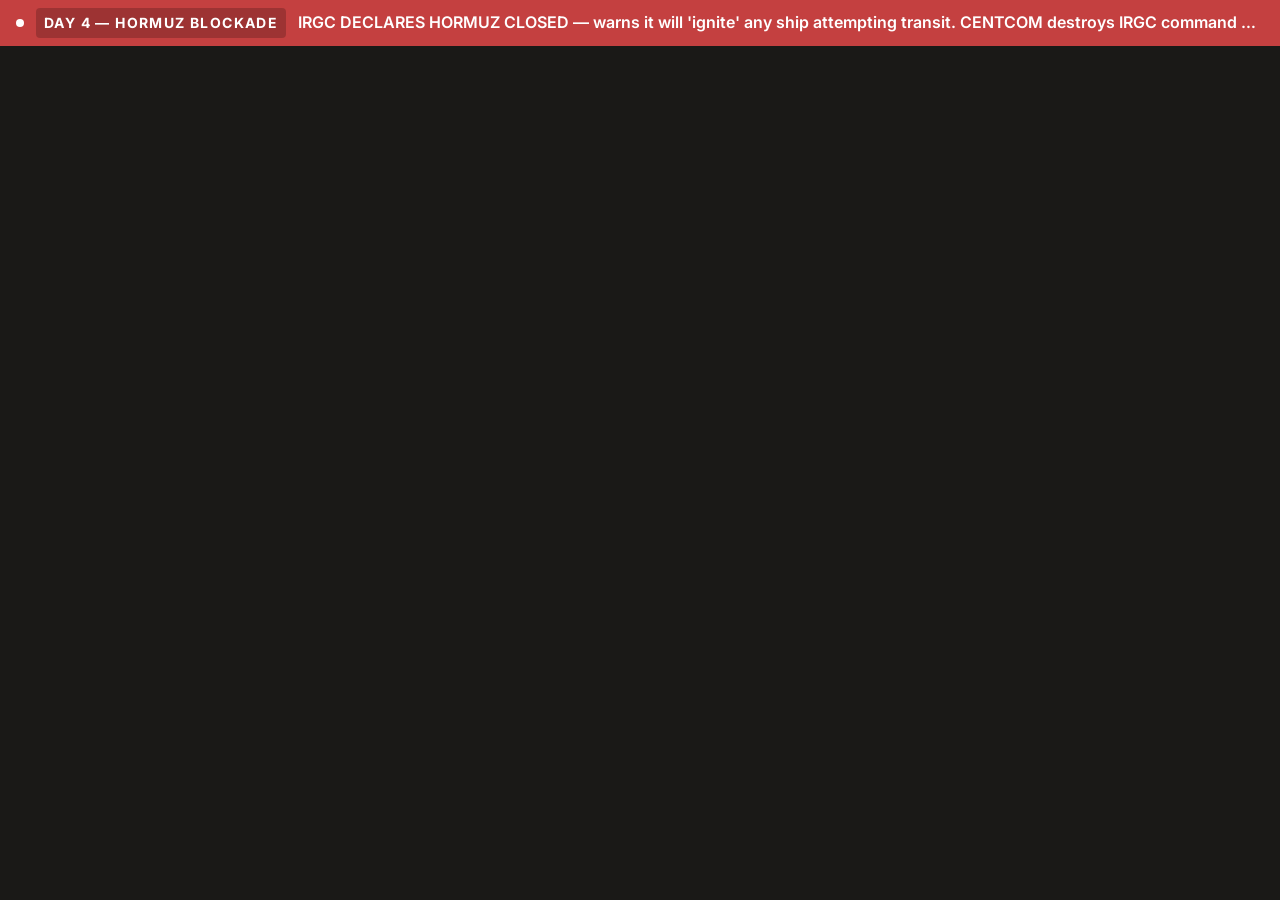
==== commit fe44700b: "Day 4 Evening update — Duqm struck again, Iraq shuts Rumaila, Brent $83.72" ====
--- a/index.html
+++ b/index.html
@@ -20,1774 +20,5 @@
 <div class="breaking-banner" role="alert">
 <span class="breaking-dot" aria-hidden="true"></span>
 <span class="breaking-label">DAY 4 — HORMUZ BLOCKADE</span>
-<span class="breaking-text">IRGC DECLARES HORMUZ CLOSED — warns it will 'ignite' any ship attempting transit. US death toll rises to 6. Qatar shoots down 2 Iranian Su-24 bombers. Trump says war could last 4-5 weeks, warns 'the big one is coming.' Bahrain issues air-raid siren Tuesday AM. Brent crude $79.65 (+15%). 555 killed in Iran. — March 3, 2026, 8:00 AM GST</span>
-</div>
-
-<!-- HEADER -->
-<header class="site-header">
-<div class="header-inner">
-<div class="header-left">
-<div class="logo" aria-label="GEO-INTEL">
-<svg width="28" height="28" viewBox="0 0 28 28" fill="none">
-<rect x="2" y="2" width="24" height="24" rx="4" stroke="currentColor" stroke-width="1.5" fill="none"/>
-<circle cx="14" cy="14" r="6" stroke="currentColor" stroke-width="1.5" fill="none"/>
-<line x1="14" y1="2" x2="14" y2="8" stroke="currentColor" stroke-width="1.5"/>
-<line x1="14" y1="20" x2="14" y2="26" stroke="currentColor" stroke-width="1.5"/>
-<line x1="2" y1="14" x2="8" y2="14" stroke="currentColor" stroke-width="1.5"/>
-<line x1="20" y1="14" x2="26" y2="14" stroke="currentColor" stroke-width="1.5"/>
-</svg>
-<span class="logo-text">GEO-INTEL</span>
-</div>
-<span class="header-subtitle">Iran · US · Israel · GCC Crisis Tracker</span>
-</div>
-<div class="header-right">
-<span class="last-updated">Updated Mar 3, 2026, 8:00 AM GST</span>
-<button id="refresh-btn" aria-label="Check for updates" class="refresh-btn" title="Check for updates">
-<svg width="18" height="18" viewBox="0 0 24 24" fill="none" stroke="currentColor" stroke-width="2">
-<path d="M21 2v6h-6"/><path d="M3 12a9 9 0 0 1 15-6.7L21 8"/>
-<path d="M3 22v-6h6"/><path d="M21 12a9 9 0 0 1-15 6.7L3 16"/>
-</svg>
-</button>
-<button data-theme-toggle aria-label="Switch to light mode" class="theme-btn">
-<svg width="18" height="18" viewBox="0 0 24 24" fill="none" stroke="currentColor" stroke-width="2">
-<circle cx="12" cy="12" r="5"/><path d="M12 1v2M12 21v2M4.22 4.22l1.42 1.42M18.36 18.36l1.42 1.42M1 12h2M21 12h2M4.22 19.78l1.42-1.42M18.36 5.64l1.42-1.42"/>
-</svg>
-</button>
-</div>
-</div>
-</header>
-
-<!-- TAB NAVIGATION -->
-<nav class="tab-nav" role="tablist" aria-label="Dashboard sections">
-<button role="tab" aria-selected="true" aria-controls="tab-situation" data-tab="situation" class="tab-btn active">Situation Overview</button>
-<button role="tab" aria-selected="false" aria-controls="tab-actors" data-tab="actors" class="tab-btn">Actor Profiles</button>
-<button role="tab" aria-selected="false" aria-controls="tab-psyops" data-tab="psyops" class="tab-btn">PSYOPS &amp; Info War</button>
-<button role="tab" aria-selected="false" aria-controls="tab-analysis" data-tab="analysis" class="tab-btn">Analytical Framework</button>
-<button role="tab" aria-selected="false" aria-controls="tab-context" data-tab="context" class="tab-btn">Deeper Context</button>
-<button role="tab" aria-selected="false" aria-controls="tab-sources" data-tab="sources" class="tab-btn">Key Sources</button>
-<button role="tab" aria-selected="false" aria-controls="tab-social" data-tab="social" class="tab-btn">X / Social Feed</button>
-</nav>
-
-<!-- MAIN CONTENT -->
-<main id="main-content" class="main-content">
-
-<!-- ================================================
-TAB 1: SITUATION OVERVIEW
-================================================ -->
-<section id="tab-situation" role="tabpanel" class="tab-panel active" aria-labelledby="tab-situation-btn">
-
-<!-- STATUS CARDS -->
-<div class="status-cards">
-<div class="status-card status-critical">
-<div class="status-card-header">
-<span class="status-label">IRAN</span>
-<span class="status-badge badge-critical">KHAMENEI KILLED</span>
-</div>
-<h3 class="status-title">Supreme Leader Confirmed Dead</h3>
-<p class="status-body">40-day national mourning declared. Interim 3-member council (Pezeshkian + judiciary chief + Guardian Council jurist). IRGC continues operations under new commander Vahidi. <span class="num">900+</span> strikes across <span class="num">17–24</span> provinces. Succession unknown. <strong>Evening update:</strong> Fatwa for jihad issued by Grand Ayatollah Shirazi &amp; Hamedani. IDF now striking 'heart of Tehran.' Ayatollah Arafi named to interim council. <span class="num">43</span> border troops killed in Mehran. Iran Air Force conducting bombing ops against US bases. <strong>Day 3:</strong> Death toll rises to <span class="num">555</span> across <span class="num">131</span> cities (Red Crescent). IDF achieving 'aerial dominance over Tehran' — new wave of strikes in heart of capital. <span class="num">1,000+</span> total targets struck. <span class="num">9</span> Iranian warships sunk (Trump). B-2 bombers with 2,000-lb bombs hitting ballistic missile facilities. Succession accelerating — new leader potentially within 1–2 days (Araghchi). 4-member interim council (added Ghalibaf). Larijani denies any renewed talks with Washington. <strong>Day 3 Afternoon:</strong> Iran Army targets Ali al-Salem Air Base (Kuwait) and 'enemy ships north of India' with <span class="num">15</span> cruise missiles (state TV). Qatar now deploying fighter jets to intercept threats over Gulf waters (previously Patriot only). <span class="num">20+</span> killed at Niloofar Square, Tehran. Trump claims <span class="num">48</span> Iranian officials killed total. Israel mobilizes <span class="num">100,000</span> reservists for 'additional theaters.' <strong>Day 3 Evening:</strong> No major new operational disclosures; focus shifted to second-order impacts — shipping/insurance/diplomacy. IRGC continues autonomous operations under decentralized command. Internet blackout persists. <strong>Day 4 Morning:</strong> IRGC senior adviser Jabari declares Hormuz closed on state TV — 'will ignite any ship attempting transit.' US death toll rises to 6 (Pentagon). Qatar Air Force shoots down 2 Iranian Su-24 bombers approaching Qatari airspace — first confirmed air-to-air kills of the conflict. Trump warns 'the big one is coming' in Truth Social post.</p>
-</div>
-<div class="status-card status-critical">
-<div class="status-card-header">
-<span class="status-label">GCC STATES</span>
-<span class="status-badge badge-critical">THIRD DAY OF FIRE</span>
-</div>
-<h3 class="status-title">Second Wave of Iranian Strikes</h3>
-<p class="status-body">Dubai (Burj Al Arab, Jebel Ali, DXB), Abu Dhabi (<span class="num">1</span> killed, <span class="num">7</span> injured), Bahrain (5th Fleet evacuated), Qatar (Al Udeid hit), Kuwait (airport struck). OMAN HIT — Duqm port drone + SKYLIGHT tanker near Khasab. <strong>Evening update:</strong> IRGC 'large-scale' offensive — blasts in Riyadh, Dubai, Abu Dhabi, Doha, Manama. RAF Typhoon (UK-Qatar sqdn) intercepts &amp; destroys Iranian drone approaching Qatari airspace. <strong>Day 3:</strong> Hezbollah opens third front — rockets into northern Israel (first since 2024 ceasefire). Israel retaliates with strikes on Beirut (<span class="num">12+</span> explosions), evacuation orders to <span class="num">50</span> Lebanese villages. UAE: <span class="num">3</span> civilians killed (Pakistani, Nepali, Bangladeshi). French naval air base in Abu Dhabi hit by Iranian drone (Macron confirmed). US jets crash in Kuwait. Smoke at US Embassy Kuwait. Saudi Arabia intercepting drones at Ras Tanura. <strong>Day 3 Afternoon:</strong> Bahrain activates air-raid alerts, closes Shaikh Khalifa bin Salman Bridge. Kuwait: <span class="num">1</span> killed, smoke at US Embassy, debris at Mina Ahmadi refinery injures <span class="num">2</span> workers. Qatar: <span class="num">16</span> injured, fighter jets now scrambled. UAE: <span class="num">3</span> killed (Pakistani, Nepali, Bangladeshi), <span class="num">58</span> injured total, <span class="num">541</span> drones detected/<span class="num">506</span> intercepted. Bahrain: fire on foreign ship at Salman industrial area from intercepted missile debris. Lebanon: <span class="num">31</span> killed, <span class="num">149</span> injured from Israeli retaliatory strikes on Beirut + south. <strong>Day 3 Evening:</strong> AWS UAE data center struck by 'objects' — sparks, fire, power shut off. AWS Bahrain connectivity issues. Banking platforms (ADCB) affected across region. Saudi shut biggest domestic refinery after drone strike. Qatar force majeure on LNG exports. <strong>Day 4 Morning:</strong> Bahrain issues air-raid siren at 6:15 AM local time — residents told to shelter in place. Qatar Air Force confirms 2 Iranian Su-24 bombers shot down over Gulf. UAE extends school remote learning through end of week.</p>
-</div>
-<div class="status-card status-critical">
-<div class="status-card-header">
-<span class="status-label">STRAIT OF HORMUZ</span>
-<span class="status-badge badge-critical">DE FACTO CLOSED</span>
-</div>
-<h3 class="status-title">Global Shipping Paralyzed</h3>
-<p class="status-body"><strong>Zero tanker traffic in main TSS lanes</strong> as of March 1 (S&amp;P Global). <span class="num">240</span> ships clustered near strait, most near Bandar Abbas. <span class="num">3+</span> tankers damaged in Gulf waters. MARAD advises against all navigation in Arabian Gulf, Gulf of Oman, North Arabian Sea &amp; Hormuz. BIMCO: insurance rates to increase 'manyfold.' Hapag-Lloyd, CMA CGM, NYK suspended. Houthis resuming Red Sea attacks. <strong>Day 3:</strong> War risk surcharge now active — Hapag-Lloyd $<span class="num">1,500</span>/TEU effective Mar 2. MSC suspends ALL cargo bookings. Insurance premiums surging <span class="num">50%</span>, cancellation notices effective Mar 5. Houthis resume Red Sea blockade — Maersk, CMA CGM re-rerouting to Cape of Good Hope. Jebel Ali resumed ops. Shipping stocks rising (Maersk +<span class="num">2.5%</span>, Hapag-Lloyd +<span class="num">5.5%</span>). <strong>Afternoon:</strong> Rystad projects closure 'temporary, 1–2 weeks' but logistical backlog to persist weeks beyond reopening. Wood Mackenzie: 'dual supply shock' — current exports halted AND OPEC+ spare capacity inaccessible. Dryad Global: no official UNCLOS closure communicated, but VHF claims circulating. GPS/AIS signal degradation at Ras Laffan (Qatar). US Treasury could provide insurance guarantees for transit — step taken in past crises. <strong>Day 3 Evening:</strong> Crisis deepens dramatically: <span class="num">150</span> ships stranded near strait (Reuters). <span class="num">40+</span> VLCCs idling (Bloomberg). <span class="num">5</span> tankers now hit total: Stena Imperative (US-flagged, Bahrain port — <span class="num">1</span> shipyard worker killed), MKD VYOM (off Oman coast — <span class="num">1</span> crew killed), Hercules Star (off UAE), SKYLIGHT (Musandam), plus prior incidents. <strong>Insurance crisis:</strong> <span class="num">7</span> major P&amp;I clubs (Gard, Skuld, NorthStandard, London P&amp;I, American Club, Swedish Club, Steamship Mutual) cancel war-risk cover effective March 5. Japan's MS&amp;AD suspended underwriting entirely. <strong>Day 4 Morning:</strong> IRGC formally declares Hormuz closed via state TV — Jabari: 'will ignite any ship attempting transit.' US 5th Fleet confirms additional naval assets repositioned to Arabian Sea. Lloyd's Market Association expands listed areas — all Gulf waters now highest-risk category.</p>
-</div>
-<div class="status-card status-warning">
-<div class="status-card-header">
-<span class="status-label">MARKETS</span>
-<span class="status-badge badge-warning">EXTREME</span>
-</div>
-<h3 class="status-title">Oil Price Shock Incoming</h3>
-<p class="status-body">Brent surged <strong>~<span class="num">10%</span> to ~<span class="num">$80/bbl</span></strong> in off-exchange trading. OPEC+ agreed modest <span class="num">206,000</span> bpd increase for April (less than the <span class="num">411k–548k</span> discussed — will not offset Hormuz disruption). Oxford Economics worst case: <span class="num">$140</span>. Analysts warn <span class="num">$92–100+</span> if closure persists. <strong>Day 3:</strong> War-risk surcharges now active — Hapag-Lloyd $<span class="num">1,500</span>/TEU, reefers $<span class="num">3,500</span>. MSC suspends all cargo bookings. Maritime insurance premiums surging <span class="num">50%</span>. Shipping stocks up: Maersk +<span class="num">2.5%</span>, Hapag-Lloyd +<span class="num">5.5%</span> Monday AM. <strong>Afternoon:</strong> Brent hits <span class="num">$79.41</span> (+<span class="num">9%</span>), WTI reaches <span class="num">$73.10</span> (+<span class="num">9%</span>). Amrita Sen (Energy Aspects): prices may stabilize ~$80. Rystad: +$20 repricing to ~$92 when trading resumes. UAE/Kuwait stock markets temporarily closed citing 'exceptional circumstances.' <span class="num">~15M</span> bpd crude transits Hormuz = <span class="num">30%</span> of global seaborne trade at risk. <strong>Day 3 Evening:</strong> Brent hit $<span class="num">82.37</span> intraday (+<span class="num">13%</span>), settled ~$<span class="num">78.43</span> (+<span class="num">7.6%</span>). European natural gas +<span class="num">25%</span>. Saudi Arabia shut biggest domestic refinery after drone strike. Qatar force majeure on LNG exports. Insurance collapse accelerating: <span class="num">7</span> P&amp;I clubs withdrawing war-risk cover Mar 5. Japan's MS&amp;AD suspended underwriting entirely. <strong>Day 4 Morning:</strong> Brent crude $<span class="num">79.65</span> (+<span class="num">15%</span> from pre-conflict). WTI $<span class="num">71.03</span>. European natural gas futures +<span class="num">3%</span> further at open. Asian LNG spot prices surging on Qatar force majeure. Global equity futures mixed — energy sector up sharply, airlines and logistics down.</p>
-</div>
-</div>
-
-<!-- KEY METRICS ROW -->
-<div class="key-metrics">
-<div class="metric-card metric-critical">
-<div class="metric-value">150+ Ships</div>
-<div class="metric-label">Stranded Near Hormuz</div>
-</div>
-<div class="metric-card metric-critical">
-<div class="metric-value">5 Tankers</div>
-<div class="metric-label">Hit — 2 Seafarers Killed</div>
-</div>
-<div class="metric-card metric-critical">
-<div class="metric-value">7 Insurers</div>
-<div class="metric-label">Cancel War-Risk Cover Mar 5</div>
-</div>
-<div class="metric-card metric-warning">
-<div class="metric-value">$79.65 (+15%)</div>
-<div class="metric-label">Brent Crude (Pre-Conflict +15%)</div>
-</div>
-<div class="metric-card metric-critical">
-<div class="metric-value">AWS Down</div>
-<div class="metric-label">UAE + Bahrain Data Centers Hit</div>
-</div>
-<div class="metric-card metric-warning">
-<div class="metric-value">LNG Force Maj.</div>
-<div class="metric-label">Qatar LNG Exports Halted</div>
-</div>
-</div>
-
-<!-- ESCALATION TIMELINE -->
-<div class="section-block">
-<h2 class="section-heading">Escalation Timeline</h2>
-<p class="section-subhead">June 2025 — March 2, 2026</p>
-<div class="timeline">
-<div class="timeline-item">
-<div class="timeline-date">Jun 2025</div>
-<div class="timeline-content">
-<div class="timeline-title">12-Day War</div>
-<div class="timeline-desc">US-Israel strike Iran nuclear sites. Significant damage to Natanz and Fordow. Iran fires limited missiles at US base in Qatar at conclusion.</div>
-</div>
-</div>
-<div class="timeline-item">
-<div class="timeline-date">Sep 2025</div>
-<div class="timeline-content">
-<div class="timeline-title">UN Snapback Sanctions</div>
-<div class="timeline-desc">Full UN sanctions reimposed on Iran. Economic isolation deepens. Oil exports collapse through official channels.</div>
-</div>
-</div>
-<div class="timeline-item">
-<div class="timeline-date">Nov 2025</div>
-<div class="timeline-content">
-<div class="timeline-title">Iran Cuts Fuel Subsidies</div>
-<div class="timeline-desc">Regime slashes fuel subsidies amid economic crisis. Immediate public backlash.</div>
-</div>
-</div>
-<div class="timeline-item timeline-critical">
-<div class="timeline-date">Dec 28, 2025</div>
-<div class="timeline-content">
-<div class="timeline-title">Massive Protests Begin</div>
-<div class="timeline-desc">Largest protests since 1979 Revolution. Millions take to streets. Regime imposes near-total internet blackout. Security forces shoot to kill. <span class="num">7,000+</span> killed, <span class="num">50,000</span> detained.</div>
-</div>
-</div>
-<div class="timeline-item">
-<div class="timeline-date">Jan 28, 2026</div>
-<div class="timeline-content">
-<div class="timeline-title">Trump Announces "Armada"</div>
-<div class="timeline-desc">Largest US force projection since 2003. USS Abraham Lincoln and Gerald R. Ford carrier strike groups deployed to Persian Gulf.</div>
-</div>
-</div>
-<div class="timeline-item">
-<div class="timeline-date">Feb 6–17</div>
-<div class="timeline-content">
-<div class="timeline-title">Oman-Mediated Talks — Rounds 1&amp;2</div>
-<div class="timeline-desc">Witkoff/Kushner-led delegations in Muscat and Geneva. Initial framework discussed. Progress reported but gaps remain.</div>
-</div>
-</div>
-<div class="timeline-item timeline-warning">
-<div class="timeline-date">Feb 26</div>
-<div class="timeline-content">
-<div class="timeline-title">Round 3 — Geneva — No Deal</div>
-<div class="timeline-desc">Third round collapses. Iran demands immediate sanctions relief. US demands irreversible dismantlement. Both walk away.</div>
-</div>
-</div>
-<div class="timeline-item timeline-warning">
-<div class="timeline-date">Feb 27</div>
-<div class="timeline-content">
-<div class="timeline-title">Albusaidi Meets Vance — "Peace Within Reach"</div>
-<div class="timeline-desc">Oman FM meets VP Vance in DC for last-ditch effort. Declares deal "within reach." Vienna talks scheduled for following Monday. Strike date already set "weeks ago."</div>
-</div>
-</div>
-<div class="timeline-item timeline-critical">
-<div class="timeline-date">Feb 28</div>
-<div class="timeline-content">
-<div class="timeline-title">Operation Epic Fury / Roaring Lion — Day 1</div>
-<div class="timeline-desc">Strikes begin at 9:45 AM IRST. IAF: ~200 jets, 500 targets, 1,200+ bombs. CENTCOM: Tomahawks, ATACMS, Task Force Scorpion, B-2 bunker-busters. 900+ strikes in first 12 hours. Iran retaliates — missiles hit Dubai, Bahrain, Qatar, Kuwait, Abu Dhabi.</div>
-</div>
-</div>
-<div class="timeline-item timeline-critical">
-<div class="timeline-date">Mar 1 — AM</div>
-<div class="timeline-content">
-<div class="timeline-title">Khamenei Death Confirmed — Day 2</div>
-<div class="timeline-desc">Iranian state media confirms Supreme Leader killed in Feb 28 strikes. 40-day mourning declared. Interim 3-member council formed. IRGC launches second wave — Oman struck for first time (Duqm port + SKYLIGHT tanker).</div>
-</div>
-</div>
-<div class="timeline-item timeline-warning">
-<div class="timeline-date">Mar 1 — PM</div>
-<div class="timeline-content">
-<div class="timeline-title">OPEC+ Emergency Meeting + Hormuz De Facto Closed</div>
-<div class="timeline-desc">OPEC+ 8-member core convenes at 11:00 GMT. Agreed modest 206,000 bpd increase for April (below 411k–548k discussed). Hormuz traffic collapses — 40–50% drop by 7:30pm UTC Feb 28, near-zero by Mar 1. 240 ships anchored near Bandar Abbas. Houthis announce Red Sea attack resumption.</div>
-</div>
-</div>
-<div class="timeline-item timeline-critical">
-<div class="timeline-date">Mar 1 Eve</div>
-<div class="timeline-content">
-<div class="timeline-title">First US Casualties — IRGC Escalates</div>
-<div class="timeline-desc">Pentagon confirms <strong>3 US troops killed, 5 seriously wounded</strong> during Op Epic Fury — US Army installation in Kuwait among bases targeted. IRGC launches 'most ferocious offensive in history of Iranian armed forces' — blasts in Riyadh, Dubai, Abu Dhabi, Doha, Manama, Jerusalem, Tel Aviv. <strong>9 killed in Beit Shemesh, Israel.</strong> Grand Ayatollah Shirazi issues fatwa for global jihad. IDF strikes 'heart of Tehran.' Hormuz shipping fully halted — 240 vessels anchored. RAF Typhoon intercepts Iranian drone near Qatar.</div>
-</div>
-</div>
-<div class="timeline-item timeline-critical">
-<div class="timeline-date">Mar 2 — AM</div>
-<div class="timeline-content">
-<div class="timeline-title">Hezbollah Opens Third Front — War Reaches Europe</div>
-<div class="timeline-desc">Hezbollah fires rockets at northern Israel — first attack since 2024 ceasefire. Israel retaliates: strikes on Beirut, evacuation orders to <span class="num">50</span> villages. RAF Akrotiri (Cyprus) struck by Iranian drone — first attack on European NATO territory. Several US jets crash in Kuwait. Smoke at US Embassy Kuwait. Iran death toll: <span class="num">555</span> across <span class="num">131</span> cities. Trump: operation could last 'four weeks or less.' French naval base in UAE hit. IDF claims 'aerial dominance over Tehran.'</div>
-</div>
-</div>
-<div class="timeline-item timeline-critical">
-<div class="timeline-date">Mar 2 — PM</div>
-<div class="timeline-content">
-<div class="timeline-title">GCC-Wide Casualties Mount — Bahrain Emergency</div>
-<div class="timeline-desc">Bahrain activates air-raid alerts, closes Shaikh Khalifa bin Salman Bridge. Kuwait: <span class="num">1</span> civilian killed, smoke at US Embassy, debris at refinery. Qatar deploys fighter jets (upgrading from Patriot-only defense). UAE total: <span class="num">3</span> killed, <span class="num">58</span> injured, <span class="num">541</span> drones detected. Iran targets Ali al-Salem with <span class="num">15</span> cruise missiles. Israel mobilizes <span class="num">100,000</span> reservists. Brent crude hits $<span class="num">79.41</span> (+9%). Lebanon: <span class="num">31</span> killed in Israeli strikes on Beirut after Hezbollah rocket attack.</div>
-</div>
-</div>
-<div class="timeline-item timeline-critical">
-<div class="timeline-date">Mar 2 — Eve</div>
-<div class="timeline-content">
-<div class="timeline-title">Hormuz Insurance Collapse — Shipping Crisis Deepens</div>
-<div class="timeline-desc"><span class="num">150</span> ships stranded near Hormuz. <span class="num">5</span> tankers hit, <span class="num">2</span> seafarers killed (Stena Imperative near Bahrain; MKD VYOM off Oman). <span class="num">7</span> P&amp;I clubs cancel war-risk cover effective Mar 5. Qatar declares force majeure on LNG. AWS data centers in UAE/Bahrain struck. Brent hit $<span class="num">82.37</span> (+13%). Putin-MBZ call for ceasefire. UAE tells Putin it's NOT being used as base to attack Iran.</div>
-</div>
-</div>
-</div>
-</div>
-</section>
-
-<!-- ================================================
-TAB 2: ACTOR PROFILES
-================================================ -->
-<section id="tab-actors" role="tabpanel" class="tab-panel" hidden aria-labelledby="tab-actors-btn">
-<div class="actor-grid">
-
-<!-- IRAN -->
-<div class="actor-card actor-critical">
-<div class="actor-header">
-<h3 class="actor-name">Iran</h3>
-<span class="status-badge badge-critical">KHAMENEI DEAD</span>
-</div>
-<div class="actor-body">
-<div class="actor-field">
-<span class="field-label">Leadership</span>
-<span class="field-value">Khamenei KILLED Feb 28. Interim 3-member council (Pezeshkian + judiciary chief Mohseni-Eje'i + Guardian Council jurist). Vahidi named IRGC commander. Assembly of Experts to select permanent successor. <strong>Day 3:</strong> Araghchi: new leader 'within 1–2 days.' Council expanded to 4: Arafi + Pezeshkian + Mohseni-Eje'i + Speaker Ghalibaf. Larijani denies any negotiations with Washington despite Trump claiming openness to talks.</span>
-</div>
-<div class="actor-field">
-<span class="field-label">Succession Probability</span>
-<span class="field-value">
-<div class="succession-table-wrapper">
-<table class="succession-table">
-<thead><tr><th>Scenario</th><th>Probability</th></tr></thead>
-<tbody>
-<tr>
-<td>IRGC collective leadership consolidation</td>
-<td><div class="prob-bar-container"><div class="prob-bar"><div class="prob-bar-fill critical" style="width:35%"></div></div><span class="prob-pct">35%</span></div></td>
-</tr>
-<tr>
-<td>Prolonged factional struggle</td>
-<td><div class="prob-bar-container"><div class="prob-bar"><div class="prob-bar-fill warning" style="width:30%"></div></div><span class="prob-pct">30%</span></div></td>
-</tr>
-<tr>
-<td>Popular uprising uses vacuum</td>
-<td><div class="prob-bar-container"><div class="prob-bar"><div class="prob-bar-fill" style="width:25%"></div></div><span class="prob-pct">25%</span></div></td>
-</tr>
-<tr>
-<td>State collapse scenario</td>
-<td><div class="prob-bar-container"><div class="prob-bar"><div class="prob-bar-fill success" style="width:10%"></div></div><span class="prob-pct">10%</span></div></td>
-</tr>
-</tbody>
-</table>
-</div>
-</span>
-</div>
-<div class="actor-field">
-<span class="field-label">Economy</span>
-<span class="field-value">Rial collapsed <span class="num">99.995%</span> since 1979 (<span class="num">1,660,000</span>/USD). Inflation <span class="num">62.2%</span>. Food inflation <span class="num">70%</span>.</span>
-</div>
-<div class="actor-field">
-<span class="field-label">Military</span>
-<span class="field-value">IRGC continues operations autonomously — 32 provincial units pre-designed to function post-decapitation. "No clear authority to decide when to cease" — Forbes. <span class="num">40+</span> officials killed including IRGC Commander Pakpour, Chief of Staff Mousavi, Defense Minister. <strong>Evening:</strong> IRGC announces 'most ferocious offensive in history of Iranian armed forces.' Iran Air Force conducting bombing operations against US bases in Gulf and Kurdistan. <strong>Day 3:</strong> <span class="num">555</span> killed, <span class="num">131</span> cities hit. IDF claims aerial dominance over Tehran — new strikes in capital center. B-2 bombers hitting ballistic missile facilities. <span class="num">9</span> warships sunk (US claim). Iraqi Shia militia conducting drone attacks on US troops at Baghdad airport.</span>
-</div>
-<div class="actor-field">
-<span class="field-label">Religious Escalation</span>
-<span class="field-value"><strong>Grand Ayatollah Makarem Shirazi</strong> (99 yrs, one of most senior clerics in Qom) issued fatwa declaring jihad against US/Israel — "religious duty of all Muslims worldwide to eliminate the evil of these criminals from the Earth." <strong>Ayatollah Nouri Hamedani:</strong> "mandatory for Muslims to avenge the blood." <strong>Ayatollah Arafi</strong> named to interim leadership council alongside Pezeshkian. President Pezeshkian: Khamenei's killing is "declaration of war against Muslims."</span>
-</div>
-<div class="actor-field">
-<span class="field-label">Nuclear</span>
-<span class="field-value">Enrichment capacity hit by B-2 bunker-busters at Fordow, Natanz, Isfahan. Extent of destruction contested. IAEA cannot verify. Pre-strike: enough fissile material for weapon within one week.</span>
-</div>
-</div>
-</div>
-
-<!-- UNITED STATES -->
-<div class="actor-card actor-primary">
-<div class="actor-header">
-<h3 class="actor-name">United States</h3>
-<span class="status-badge badge-teal">OFFENSIVE OPERATIONS</span>
-</div>
-<div class="actor-body">
-<div class="actor-field">
-<span class="field-label">Strategy</span>
-<span class="field-value">Maximum pressure + explicit regime change rhetoric. "When we are finished, take over your government." <strong>CRITICAL UPDATE:</strong> Zero US casualties claim no longer valid — see Casualties below. <strong>Day 3:</strong> Trump: operation 'four weeks or less.' Claims <span class="num">9</span> warships sunk, naval HQ 'largely destroyed,' 'entire military command gone.' Says 'more casualties' likely. B-2 bombers striking ballistic missile facilities.</span>
-</div>
-<div class="actor-field">
-<span class="field-label">Casualties — CRITICAL</span>
-<span class="field-value"><strong style="color: var(--color-critical);">3 US service members killed in action, 5 seriously wounded</strong> during Operation Epic Fury (Pentagon confirmed Sunday evening). Additional troops sustained minor shrapnel injuries/concussions. <strong>US Army installation in Kuwait</strong> among bases targeted. Pentagon: "Major combat operations continue." <strong>Day 3:</strong> Several F-15E jets crashed in Kuwait (all crew survived). Smoke reported at US Embassy Kuwait. <strong>Day 4:</strong> US death toll rises to 6 (Pentagon update).</span>
-</div>
-<div class="actor-field">
-<span class="field-label">Operations</span>
-<span class="field-value">Op Epic Fury: ATACMS, Tomahawks (TLAMs), Task Force Scorpion suicide drones, B-2 bombers with GBU-57 bunker-busters vs Fordow/Natanz/Isfahan. <span class="num">900+</span> strikes first 12 hrs. Day 2: 30+ new targets, Tehran Revolutionary Court destroyed.</span>
-</div>
-<div class="actor-field">
-<span class="field-label">Diplomacy</span>
-<span class="field-value">Witkoff/Kushner led talks (bypassing Rubio). 3 rounds failed. Strike date set "weeks ago" while Oman channel was active. US Ambassador Waltz listed no regime change objective at UNSC — contradicting Trump's public messaging.</span>
-</div>
-<div class="actor-field">
-<span class="field-label">Key Figures</span>
-<span class="field-value">Trump (Truth Social 2:30 AM video), Witkoff, Kushner, Rubio (sidelined), Gen. Caine (raised munitions sustainability concerns), VP Vance (met Albusaidi Feb 27).</span>
-</div>
-</div>
-</div>
-
-<!-- ISRAEL -->
-<div class="actor-card actor-primary">
-<div class="actor-header">
-<h3 class="actor-name">Israel</h3>
-<span class="status-badge badge-teal">ACTIVE OPERATIONS</span>
-</div>
-<div class="actor-body">
-<div class="actor-field">
-<span class="field-label">Operation</span>
-<span class="field-value">Op Roaring Lion (opening phase: Op Genesis). <span class="num">200</span> jets, <span class="num">500</span> targets, <span class="num">1,200+</span> bombs in 24 hrs — largest IAF combat sortie in history. <strong>Evening update:</strong> IDF announces strikes in <strong>center/heart of Tehran</strong> for first time (previously periphery). Claims 'achieved air superiority' and 'opened the path to Tehran.' IDF spokesman: "eliminated <span class="num">40</span> senior commanders, including Khamenei, in one minute in two different locations over a thousand miles from Israel in broad daylight." <span class="num">43</span> Iranian security forces killed at border regiment HQ in Mehran (near Iraq).</span>
-</div>
-<div class="actor-field">
-<span class="field-label">Mobilization</span>
-<span class="field-value">Tens of thousands of reservists called up. Large-scale ground force reinforcement across all sectors. Special forces deployed for various offensive/defensive scenarios.</span>
-</div>
-<div class="actor-field">
-<span class="field-label">Messaging</span>
-<span class="field-value">Netanyahu's explicit Purim/Haman invocation. Ethnic segmentation: addressed Persians, Kurds, Azeris, Baluch, Ahwazis separately. "Pilots of the free world" civilizational framing.</span>
-</div>
-<div class="actor-field">
-<span class="field-label">Domestic</span>
-<span class="field-value">Netanyahu's legal challenges suspended during wartime. Attacking Iran "a point of consensus in Israeli politics" — Al Jazeera. Elections this year; national unity consolidates political position. <strong>Evening:</strong> <span class="num">9</span> killed in Beit Shemesh from Iranian missiles. IDF claims 'air superiority achieved.'</span>
-</div>
-</div>
-</div>
-
-<!-- SAUDI ARABIA -->
-<div class="actor-card actor-warning">
-<div class="actor-header">
-<h3 class="actor-name">Saudi Arabia</h3>
-<span class="status-badge badge-warning">STRATEGIC AMBIGUITY</span>
-</div>
-<div class="actor-body">
-<div class="actor-field">
-<span class="field-label">Sequential Messaging</span>
-<span class="field-value">Step 1 (pre-strike): MBS calls Pezeshkian, denies airspace → Islamic solidarity signal. Step 2 (during): Silence = tacit acquiescence. Step 3 (post-retaliation): "Brutal Iranian aggression" condemnation → alliance over solidarity.</span>
-</div>
-<div class="actor-field">
-<span class="field-label">Assessment</span>
-<span class="field-value">Saudi Arabia chose the US alliance structure over Muslim solidarity the moment Iranian missiles hit Arab soil. Years of Gulf-Iran détente (2023 China-brokered deal) reversed in 72 hours.</span>
-</div>
-<div class="actor-field">
-<span class="field-label">Pre-emptive Action</span>
-<span class="field-value">Surged oil exports to <span class="num">7.3M</span> bpd average in first 24 days of February — highest in nearly 3 years. Holds <span class="num">~1.8M</span> bpd spare capacity for market stabilization.</span>
-</div>
-<div class="actor-field">
-<span class="field-label">Mega-Deal</span>
-<span class="field-value">$1T investment pledge, Major Non-NATO Ally status, F-35s, 123 nuclear agreement — all contingent on current US relationship. Saudi Arabia cannot afford to alienate Washington.</span>
-</div>
-</div>
-</div>
-
-<!-- UAE -->
-<div class="actor-card actor-critical">
-<div class="actor-header">
-<h3 class="actor-name">UAE</h3>
-<span class="status-badge badge-critical">DIRECTLY HIT</span>
-</div>
-<div class="actor-body">
-<div class="actor-field">
-<span class="field-label">Scale of Attack</span>
-<span class="field-value">Iran fired <span class="num">137</span> ballistic missiles + <span class="num">209</span> drones. UAE intercepted <span class="num">195/209</span> drones; <span class="num">14</span> landed in UAE territory.</span>
-</div>
-<div class="actor-field">
-<span class="field-label">Damage</span>
-<span class="field-value">Burj Al Arab (facade fire). Fairmont Palm (<span class="num">4</span> injured, fire). Jebel Ali port (berth fire). DXB airport suspended (<span class="num">4</span> staff injured). Abu Dhabi Zayed Intl — <span class="num">1</span> killed, <span class="num">7</span> injured. Al Dhafra AB targeted. Schools remote Mon–Wed.</span>
-</div>
-<div class="actor-field">
-<span class="field-label">Strategic Exposure</span>
-<span class="field-value">Dubai airport + Jebel Ali port = <span class="num">~60%</span> of emirate revenues. Hub reputation as regional safe haven directly threatened. Abraham Accords intact but under extreme strain.</span>
-</div>
-<div class="actor-field">
-<span class="field-label">Day 3 Total Impact</span>
-<span class="field-value"><span class="num">3</span> expatriate workers killed (Pakistani, Nepali, Bangladeshi). <span class="num">58</span> injured total (17 nationalities). <span class="num">165</span> ballistic missiles detected: <span class="num">152</span> destroyed, <span class="num">13</span> fell into sea. <span class="num">2</span> cruise missiles destroyed. <span class="num">541</span> drones detected: <span class="num">506</span> intercepted, <span class="num">35</span> struck territory. Jebel Ali resumed operations (all 4 terminals). UAE/Kuwait stock markets temporarily closed. French naval air base in Abu Dhabi hit. Schools remote Mon–Wed extended.</span>
-</div>
-<div class="actor-field">
-<span class="field-label">Day 3 Evening — Infrastructure &amp; Diplomacy</span>
-<span class="field-value">AWS UAE data center struck — sparks, fire, power cut. AWS Bahrain connectivity issues. ADCB banking platform outages. Putin-MBZ phone call: both call for ceasefire and return to diplomacy. UAE told Putin it is NOT being used as a base to attack Iran — key message to Tehran. Putin agreed to relay UAE complaints to Iranian leadership. Stena Imperative (US-flagged tanker) hit at Bahrain port near UAE waters — <span class="num">1</span> shipyard worker killed. Hercules Star tanker hit off UAE coast.</span>
-</div>
-</div>
-</div>
-
-<!-- OMAN -->
-<div class="actor-card actor-critical">
-<div class="actor-header">
-<h3 class="actor-name">Oman</h3>
-<span class="status-badge badge-critical">DIRECTLY HIT</span>
-</div>
-<div class="actor-body">
-<div class="actor-field">
-<span class="field-label">Duqm Port Strike</span>
-<span class="field-value">Two drones hit commercial port at Duqm (Al Wusta Governorate) — first attack on Omani soil. One foreign worker injured. Debris near fuel storage tanks. Bunkering suspended. US/UK naval facility adjacent.</span>
-</div>
-<div class="actor-field">
-<span class="field-label">SKYLIGHT Tanker</span>
-<span class="field-value">MV SKYLIGHT (Palau-flagged) struck <span class="num">5nm</span> north of Khasab port, Musandam — at Hormuz entrance. <span class="num">4</span> crew injured of 20 total (<span class="num">15</span> Indian, <span class="num">5</span> Iranian nationals). First maritime strike in Strait of Hormuz.</span>
-</div>
-<div class="actor-field">
-<span class="field-label">FM Albusaidi</span>
-<span class="field-value">"I am dismayed. Active and serious negotiations have yet again been undermined." — Condemned US-Israel strikes AND Iranian retaliation on GCC states. Oman now the ONLY actor to have condemned both sides.</span>
-</div>
-<div class="actor-field">
-<span class="field-label">Mediation Role</span>
-<span class="field-value">Track record destroyed: two data points (Jun 2025 + Feb 2026) of strikes mid-negotiation through Oman. Strike date set "several weeks ago" while Omani channel was active. Future Iranian regimes have structural reasons to distrust Oman-mediated processes.</span>
-</div>
-<div class="actor-field">
-<span class="field-label">Day 3 Evening — Maritime Crisis</span>
-<span class="field-value">MKD VYOM (Marshall Islands-flagged) hit by projectile off Oman coast — <span class="num">1</span> crew member killed (Reuters). Second tanker casualty near Omani waters after SKYLIGHT. Oman News Agency confirmed military/security coordination for SKYLIGHT rescue. Musandam approaches increasingly dangerous — tanker attacks establishing pattern near Khasab.</span>
-</div>
-</div>
-</div>
-
-<!-- QATAR -->
-<div class="actor-card actor-critical">
-<div class="actor-header">
-<h3 class="actor-name">Qatar</h3>
-<span class="status-badge badge-critical">UNDER FIRE</span>
-</div>
-<div class="actor-body">
-<div class="actor-field">
-<span class="field-label">Al Udeid Strike</span>
-<span class="field-value"><span class="num">65</span> ballistic missiles + <span class="num">12</span> drones intercepted. <span class="num">2</span> missiles hit Al Udeid (largest US base in region). IRGC claims US radar "completely destroyed." <span class="num">8</span> injured. US CENTCOM: no casualties, minimal damage.</span>
-</div>
-<div class="actor-field">
-<span class="field-label">Aviation</span>
-<span class="field-value">Hamad International Airport closed. Qatar Airways suspended all operations. Update expected Mar 2 at 09:00 Doha time. <span class="num">41%</span> of Saturday flights cancelled.</span>
-</div>
-<div class="actor-field">
-<span class="field-label">Response</span>
-<span class="field-value">Summoned Iran's ambassador. Described attack as "flagrant violation of national sovereignty" and "unacceptable escalation." Continues Gaza mediation — diplomatic channels strained but intact.</span>
-</div>
-<div class="actor-field">
-<span class="field-label">Day 3 Escalation</span>
-<span class="field-value"><span class="num">16</span> injured in ongoing strikes. Qatar now deploying fighter jets to intercept threats over Gulf waters — upgrading from Patriot missile defense only. GPS signal degradation reported at Ras Laffan port. Shrapnel fire in industrial area from intercepted missile. Qatar Airways flights remain halted. Ministry of Transport urging shipping lines to continue operations.</span>
-</div>
-<div class="actor-field">
-<span class="field-label">Day 3 Evening — LNG Crisis</span>
-<span class="field-value">Qatar declares <strong>force majeure on LNG exports</strong> — <span class="num">13+</span> LNG tankers diverted away from Gulf. Qatar is world's largest LNG exporter; this has immediate European and Asian energy market impact. European gas prices +<span class="num">25%</span>. GPS/AIS signal degradation at Ras Laffan port continuing — complicating even non-Hormuz-transit operations.</span>
-</div>
-</div>
-</div>
-
-<!-- BAHRAIN -->
-<div class="actor-card actor-critical">
-<div class="actor-header">
-<h3 class="actor-name">Bahrain</h3>
-<span class="status-badge badge-critical">5TH FLEET TARGETED</span>
-</div>
-<div class="actor-body">
-<div class="actor-field">
-<span class="field-label">NSA Bahrain Strike</span>
-<span class="field-value">Direct strikes on Naval Support Activity Bahrain — home of US 5th Fleet HQ and NAVCENT. Videos show drone striking radar inside white dome. Personnel evacuated to hotel accommodations. Crowne Plaza Manama struck on Day 2.</span>
-</div>
-<div class="actor-field">
-<span class="field-label">Intercepts</span>
-<span class="field-value"><span class="num">45</span> missiles + <span class="num">9</span> drones intercepted (incl. Shahed-136 type). Bahrain airport hit (material damage, no casualties). Khalifa Bin Salman port + Sitrah fully suspended.</span>
-</div>
-<div class="actor-field">
-<span class="field-label">Scale</span>
-<span class="field-value">NSA Bahrain hosts ~<span class="num">8,300</span> sailors and hundreds of military family members. DoD school cancelled in-person classes for the week. Described strikes as "treacherous attacks" — "clear violation of sovereignty."</span>
-</div>
-<div class="actor-field">
-<span class="field-label">Day 3 Escalation</span>
-<span class="field-value">Air-raid alerts activated nationwide. Shaikh Khalifa bin Salman Bridge closed. Fire on foreign ship at Salman industrial area from intercepted missile debris. Maritime facility near Mina Salman port targeted (Sunday evening). KBSP and Bahrain Steel not operating — no written advisory issued.</span>
-</div>
-</div>
-</div>
-
-<!-- KUWAIT -->
-<div class="actor-card actor-critical">
-<div class="actor-header">
-<h3 class="actor-name">Kuwait</h3>
-<span class="status-badge badge-critical">US KIA — 3 KILLED</span>
-</div>
-<div class="actor-body">
-<div class="actor-field">
-<span class="field-label">Military</span>
-<span class="field-value">Ali Al-Salem Air Base targeted. Italian FM: "significant damage" to runway. <span class="num">3</span> Kuwaiti soldiers injured by shrapnel. <strong style="color: var(--color-critical);">3 US service members killed, 5 seriously wounded</strong> at US Army installation in Kuwait — Pentagon confirmed Sunday evening. First US KIA of the conflict. <strong>Day 3:</strong> Several US F-15E jets crashed near Ali Al Salem Air Base (all crew survived, evacuated to hospital in stable condition). Smoke reported at US Embassy Kuwait City — Embassy advised people to stay away. <strong>Afternoon:</strong> Iran Army fires <span class="num">15</span> cruise missiles at Ali al-Salem. <span class="num">1</span> civilian killed. Debris at Mina Ahmadi refinery injures <span class="num">2</span> workers. Kuwait air defenses intercept drones near Rumaithiya and Salwa areas. Crashing jet visible with smoke in al-Jahra city (<span class="num">32km</span> west of Kuwait City).</span>
-</div>
-<div class="actor-field">
-<span class="field-label">Civilian</span>
-<span class="field-value">Drone struck Kuwait airport Terminal One — <span class="num">9</span> injured (stable). Terminals 1, 4, 5 evacuated. Shuaiba port fully suspended, vessels evacuated to anchorage.</span>
-</div>
-<div class="actor-field">
-<span class="field-label">Response</span>
-<span class="field-value">Condemned as "blatant violation of sovereignty." Summoned Iran ambassador. Kuwait Crown Prince received direct call from Trump. Universities switched to online. Refining/production (KNPC/KIPIC) proceeding normally.</span>
-</div>
-</div>
-</div>
-
-<!-- LEBANON / HEZBOLLAH -->
-<div class="actor-card actor-critical">
-<div class="actor-header">
-<h3 class="actor-name">Lebanon / Hezbollah</h3>
-<span class="status-badge badge-critical">THIRD FRONT OPENED</span>
-</div>
-<div class="actor-body">
-<div class="actor-field">
-<span class="field-label">Attack</span>
-<span class="field-value">Rockets at northern Israel targeting missile defense site south of Haifa. First Hezbollah attack since November 2024 ceasefire. Stated motivation: "In retaliation for killing of Khamenei and repeated Israeli aggressions." IDF intercepted one rocket; several fell in open areas. No Israeli casualties reported.</span>
-</div>
-<div class="actor-field">
-<span class="field-label">Israel Response</span>
-<span class="field-value">IDF strikes on Beirut southern suburbs (Dahiyeh), <span class="num">12+</span> explosions at 3:00 AM. Evacuation orders to <span class="num">50</span> villages in Southern Lebanon and Beqaa Valley. Gen. Zamir: fighting "could extend many more days." Israel declared Hezbollah "fully accountable for any escalation."</span>
-</div>
-<div class="actor-field">
-<span class="field-label">Assessment</span>
-<span class="field-value">Lebanon PM Salam: rocket fire 'irresponsible and suspicious act.' President Aoun: 'decision of war and peace rests solely with the Lebanese state.' Reports of judicial authorities ordering arrests of those responsible. Lebanese government convened emergency meeting. Hezbollah's re-entry risks alienating a Lebanese public already fatigued by economic collapse. <span class="num">31</span> killed, <span class="num">149</span> injured from Israeli retaliatory strikes (Health Ministry). Two-thirds of casualties in southern Lebanon.</span>
-</div>
-</div>
-</div>
-
-<!-- UNITED KINGDOM -->
-<div class="actor-card actor-primary">
-<div class="actor-header">
-<h3 class="actor-name">United Kingdom</h3>
-<span class="status-badge badge-teal">DEFENSIVE OPERATIONS</span>
-</div>
-<div class="actor-body">
-<div class="actor-field">
-<span class="field-label">RAF Akrotiri</span>
-<span class="field-value">Iranian drone struck RAF base in Cyprus at midnight Mar 2. Hit runway, no casualties. Families being evacuated, non-essential staff relocated. First attack on base since 1986 (Libya). Cyprus president: 'we do not participate in any military operation.'</span>
-</div>
-<div class="actor-field">
-<span class="field-label">Policy</span>
-<span class="field-value">UK allowing US to use British bases (RAF Fairford, Diego Garcia) for 'defensive' strikes on Iranian missile sites. Not joining offensive operations. Starmer: drew lessons from 'mistakes of Iraq.'</span>
-</div>
-<div class="actor-field">
-<span class="field-label">Military</span>
-<span class="field-value">RAF Typhoon from Qatar intercepted Iranian drone (Day 2). Counter-drone unit in Iraq neutralized drone heading for coalition base. <span class="num">200,000+</span> British nationals at risk in Gulf. Evacuation planning via Saudi Arabia.</span>
-</div>
-</div>
-</div>
-
-<!-- CHINA & RUSSIA -->
-<div class="actor-card actor-neutral">
-<div class="actor-header">
-<h3 class="actor-name">China &amp; Russia</h3>
-<span class="status-badge badge-muted">EXTERNAL POWERS</span>
-</div>
-<div class="actor-body">
-<div class="actor-field">
-<span class="field-label">UNSC Emergency Session</span>
-<span class="field-value">Convened Feb 28. No resolution — US veto blocks binding action. US assumed UNSC rotating presidency March 1, giving Washington structural procedural control for the month.</span>
-</div>
-<div class="actor-field">
-<span class="field-label">Russia</span>
-<span class="field-value">"Premeditated and unprovoked act of armed aggression against a sovereign UN member state" — Lavrov. Language mirrors UN Charter Art. 2(4) prohibition. Deliberately parallels Russia's own NATO narratives. No military response.</span>
-</div>
-<div class="actor-field">
-<span class="field-label">China</span>
-<span class="field-value">WSJ: response will be "calibrated and rhetorical." Co-sponsored UNSC session but notably less forceful than Moscow. Did NOT use "unprovoked armed aggression" language. Preserving diplomatic optionality. VLCC New Vision transited Hormuz with apparent exemption.</span>
-</div>
-<div class="actor-field">
-<span class="field-label">Day 3 Evening — Putin-MBZ Call</span>
-<span class="field-value">Putin called UAE President MBZ — both agreed on urgent need for ceasefire and return to diplomacy. Putin offered to relay UAE complaints about Iranian strikes to Tehran. Kremlin readout notable for confirming UAE told Russia it was NOT being used as a base to attack Iran — establishing diplomatic deniability. First concrete mediation signal of the conflict, though not yet a talks track.</span>
-</div>
-</div>
-</div>
-
-</div>
-</section>
-
-<!-- ================================================
-TAB 3: PSYOPS & INFO WAR
-================================================ -->
-<section id="tab-psyops" role="tabpanel" class="tab-panel" hidden aria-labelledby="tab-psyops-btn">
-
-<p class="section-intro">An intelligence briefing on the parallel information war accompanying kinetic operations. Five competing narratives are contesting global primacy. The battlefield is not merely physical.</p>
-
-<!-- SECTION 1: NARRATIVE BATTLEFIELD -->
-<div class="section-block">
-<div class="expandable">
-<button class="expand-trigger" aria-expanded="true">
-<h2 class="section-heading inline-heading">1. The Narrative Battlefield</h2>
-<svg class="expand-icon" width="20" height="20" viewBox="0 0 24 24" fill="none" stroke="currentColor" stroke-width="2"><polyline points="6 9 12 15 18 9"/></svg>
-</button>
-<div class="expand-content">
-<div class="narrative-matrix">
-<table>
-<thead>
-<tr>
-<th>Narrative</th>
-<th>Pushed By</th>
-<th>Target Audience</th>
-<th>Staying Power</th>
-</tr>
-</thead>
-<tbody>
-<tr>
-<td>Existential self-defense / nuclear prevention</td>
-<td>US, Israel, GCC</td>
-<td>Western publics, Israeli voters, Gulf states</td>
-<td><span class="staying-high">High in West</span> / Low in Global South</td>
-</tr>
-<tr>
-<td>Unprovoked aggression / war crime</td>
-<td>Russia, Iran, anti-war left, Turkey</td>
-<td>Global South, Muslim world, European left</td>
-<td><span class="staying-high">High in Muslim world</span></td>
-</tr>
-<tr>
-<td>Liberation of the Iranian people</td>
-<td>Trump admin, diaspora, Pahlavi</td>
-<td>US political base, Iranian diaspora</td>
-<td><span class="staying-mixed">Mixed — depends on Iran outcome</span></td>
-</tr>
-<tr>
-<td>Martyrdom and resistance</td>
-<td>Iran state, Hezbollah, Hamas remnants</td>
-<td>Shia communities, anti-imperialist movements</td>
-<td><span class="staying-high">High — theologically durable</span></td>
-</tr>
-<tr>
-<td>Diplomatic betrayal / deception</td>
-<td>Oman, EU left, critical media</td>
-<td>Diplomatic community, neutral states</td>
-<td><span class="staying-building">Building — will define post-war</span></td>
-</tr>
-</tbody>
-</table>
-</div>
-</div>
-</div>
-</div>
-
-<!-- SECTION 2: TRUMP NARRATIVE ARCHITECTURE -->
-<div class="section-block">
-<div class="expandable">
-<button class="expand-trigger" aria-expanded="false">
-<h2 class="section-heading inline-heading">2. Trump's Narrative Architecture</h2>
-<svg class="expand-icon" width="20" height="20" viewBox="0 0 24 24" fill="none" stroke="currentColor" stroke-width="2"><polyline points="6 9 12 15 18 9"/></svg>
-</button>
-<div class="expand-content" hidden>
-<p class="section-intro">An 8-minute Truth Social video at 2:30 AM EST on February 28, delivered while strikes were underway. Addressed Iranian people, IRGC, and US domestic audience simultaneously.</p>
-
-<div class="quote-callout quote-critical">
-<blockquote>"When we are finished, take over your government. It will be yours to take. This will probably be your only chance for generations."</blockquote>
-<div class="quote-attribution">— President Trump, Truth Social, Feb 28 2:30 AM EST</div>
-</div>
-
-<div class="quote-callout">
-<blockquote>"Lay down your weapons — total immunity — or face certain death."</blockquote>
-<div class="quote-attribution">— Trump to IRGC, same address</div>
-</div>
-
-<h3 style="font-family: var(--font-body); font-size: var(--text-sm); font-weight: 600; color: var(--color-text); margin: var(--space-5) 0 var(--space-3);">5-Layer Messaging Architecture</h3>
-<div class="messaging-table-wrapper">
-<table class="messaging-table">
-<thead>
-<tr><th>Layer</th><th>Target Audience</th><th>Core Message</th></tr>
-</thead>
-<tbody>
-<tr><td>Liberation / Humanitarian</td><td>Iranian people, diaspora</td><td>"We are freeing you from tyranny"</td></tr>
-<tr><td>Security Necessity</td><td>US domestic audience</td><td>"They were going nuclear — we had no choice"</td></tr>
-<tr><td>Strength / Deterrence</td><td>Regional adversaries</td><td>"America is back, willing to act"</td></tr>
-<tr><td>Defection Invitation</td><td>IRGC rank and file</td><td>"Defect now — immunity offered"</td></tr>
-<tr><td>Historical Legacy</td><td>Trump base</td><td>"I did what no president dared"</td></tr>
-</tbody>
-</table>
-</div>
-
-<div class="psyops-analysis" style="margin-top: var(--space-5);">
-<div class="psyops-analysis-label">Critical Contradiction</div>
-<p>US Ambassador Waltz at the UNSC the same day listed <strong>no regime change objective</strong> — a direct contradiction between presidential messaging and diplomatic messaging. These cannot both be true. A "limited lawful strike" does not call on a country's population to seize their government.</p>
-</div>
-
-<h3 style="font-family: var(--font-body); font-size: var(--text-sm); font-weight: 600; color: var(--color-text); margin: var(--space-5) 0 var(--space-3);">Iraq 2003 Parallel</h3>
-<div class="parallel-table-wrapper">
-<table class="parallel-table">
-<thead>
-<tr><th>Element</th><th>Iraq 2003</th><th>Iran 2026</th></tr>
-</thead>
-<tbody>
-<tr><td>Threat framing</td><td>"Imminent WMD threat"</td><td>"Nuclear weapons imminent"</td></tr>
-<tr><td>Liberation claim</td><td>"Liberation of Iraqi people"</td><td>"Liberation from nuclear theocracy"</td></tr>
-<tr><td>UN position</td><td>Regime change denied at UNSC</td><td>Regime change denied at UNSC</td></tr>
-<tr><td>Public messaging</td><td>Regime change stated publicly</td><td>"Take over your government"</td></tr>
-<tr><td>Post-strike plan</td><td>None articulated</td><td>None articulated</td></tr>
-<tr><td>CFR assessment</td><td>N/A (post-facto)</td><td>"Objectives cannot be achieved by air power alone"</td></tr>
-</tbody>
-</table>
-</div>
-
-<div class="quote-callout" style="margin-top: var(--space-4);">
-<blockquote>"Diplomacy was weaponized as an instrument of deception."</blockquote>
-<div class="quote-attribution">— Drop Site News, Feb 28 2026</div>
-</div>
-</div>
-</div>
-</div>
-
-<!-- SECTION 3: NETANYAHU PURIM -->
-<div class="section-block">
-<div class="expandable">
-<button class="expand-trigger" aria-expanded="false">
-<h2 class="section-heading inline-heading">3. Netanyahu's Purim Invocation</h2>
-<svg class="expand-icon" width="20" height="20" viewBox="0 0 24 24" fill="none" stroke="currentColor" stroke-width="2"><polyline points="6 9 12 15 18 9"/></svg>
-</button>
-<div class="expand-content" hidden>
-<div class="quote-callout">
-<blockquote>"In two days we will celebrate the holiday of Purim. Two and a half thousand years ago, in ancient Persia, a tyrant rose against us... In those days of Purim, the lot fell, and the wicked Haman fell with it. Today as well, on Purim, the lot has fallen."</blockquote>
-<div class="quote-attribution">— Prime Minister Netanyahu, Feb 28 2026</div>
-</div>
-
-<div class="analysis-prose">
-<p>This is not a casual metaphor. Netanyahu has a documented pattern of invoking the Purim/Haman/Persia narrative specifically for Iran policy. The Book of Esther narrative: a Persian official named Haman plots genocide against the Jewish people; he is foiled and executed. Netanyahu's parallel is explicit: the Islamic Republic = modern Haman.</p>
-<h4>Netanyahu's Purim-Iran Rhetoric History</h4>
-<p><strong>2012:</strong> Brought a copy of the Book of Esther to his meeting with President Obama.</p>
-<p><strong>2015:</strong> Invoked Purim/Esther narrative explicitly in his Congress speech against the Iran nuclear deal.</p>
-<p><strong>2026:</strong> Drops all pretense and declares the strikes a Purim event explicitly. Israeli public was primed: Israel Hayom ran "Purim and Iran: This time we're not powerless" two days before strikes launched.</p>
-</div>
-
-<h3 style="font-family: var(--font-body); font-size: var(--text-sm); font-weight: 600; color: var(--color-text); margin: var(--space-5) 0 var(--space-3);">Ethnic Division Strategy</h3>
-<div class="quote-callout">
-<blockquote>"Persians, Kurds, Azeris, Baluch, Ahwazis — our forces are there, pilots of the free world, coming to your aid."</blockquote>
-<div class="quote-attribution">— Netanyahu, Feb 28 2026</div>
-</div>
-<div class="psyops-analysis">
-<div class="psyops-analysis-label">Information Warfare Analysis</div>
-<p>Netanyahu addressed Iran's minority ethnic groups separately from the Persian majority — a deliberate segmentation strategy amplifying internal division narratives. "Pilots of the free world" positions the operation as a multilateral civilizational intervention. This is classic information warfare targeting internal cohesion while appealing to Western civilizational frameworks simultaneously.</p>
-</div>
-</div>
-</div>
-</div>
-
-<!-- SECTION 4: IRAN MARTYRDOM FRAMING -->
-<div class="section-block">
-<div class="expandable">
-<button class="expand-trigger" aria-expanded="false">
-<h2 class="section-heading inline-heading">4. Iran's Martyrdom Framing</h2>
-<svg class="expand-icon" width="20" height="20" viewBox="0 0 24 24" fill="none" stroke="currentColor" stroke-width="2"><polyline points="6 9 12 15 18 9"/></svg>
-</button>
-<div class="expand-content" hidden>
-<div class="quote-callout">
-<blockquote>"Unyielding mountain of Islamic guardianship who had savored the sweet, pure essence of martyrdom."</blockquote>
-<div class="quote-attribution">— Iranian state media on Khamenei's death</div>
-</div>
-
-<div class="analysis-prose">
-<p>The most powerful single messaging choice: framing Khamenei's death as <strong>martyrdom</strong> (شهادت, <em>shahādat</em>) rather than death-in-war. In Shia Islamic theology, martyrdom carries specific transformative weight — the martyr's blood inspires rather than extinguishes the cause. This is not merely rhetoric; it is a theological weapon.</p>
-
-<h4>State Media Activation</h4>
-<p>IRIB (state broadcaster) anchor broke down on air announcing Khamenei's death. Whether genuinely spontaneous or orchestrated, this served as an emotional authenticity signal — the regime's grief is total, the cause is existential, not merely political.</p>
-
-<h4>"Truthful Promise 4" — Narrative Continuity</h4>
-<p>By naming the retaliation "Truthful Promise 4," Iran positioned it in a narrative sequence (previous operations in 2024–2025), claiming consistency and follow-through against narratives of Iranian weakness or capitulation. The naming = the claim of agency.</p>
-</div>
-
-<div class="quote-callout quote-warning">
-<blockquote>"Trump has shifted 'America First' into 'Israel First' — always resulting in 'America Last'."</blockquote>
-<div class="quote-attribution">— Iranian FM Araghchi — crafted for US domestic consumption</div>
-</div>
-
-<div class="psyops-analysis">
-<div class="psyops-analysis-label">IRGC Gulf Messaging — Decoupling Attempt</div>
-<p>The IRGC told Gulf foreign ministers directly: <strong>"We have no intention to attack them [Gulf states]; we are actually attacking the American bases."</strong> This is sophisticated: Iran attempting to decouple GCC states from the US basing structure, delegitimize the American military presence on Arab territory, and avoid triggering full GCC-as-combatant status. The strategy failed — Gulf states chose the US alliance framing — but the attempt itself reveals Iran's preferred end-state: a Gulf free from US bases.</p>
-</div>
-</div>
-</div>
-</div>
-
-<!-- SECTION 5: SAUDI SEQUENTIAL AMBIGUITY -->
-<div class="section-block">
-<div class="expandable">
-<button class="expand-trigger" aria-expanded="false">
-<h2 class="section-heading inline-heading">5. Saudi Arabia's Sequential Ambiguity</h2>
-<svg class="expand-icon" width="20" height="20" viewBox="0 0 24 24" fill="none" stroke="currentColor" stroke-width="2"><polyline points="6 9 12 15 18 9"/></svg>
-</button>
-<div class="expand-content" hidden>
-<div class="sequence-steps">
-<div class="sequence-step step-before">
-<div class="step-number">1</div>
-<div class="step-content">
-<div class="step-label">Pre-Strike</div>
-<div class="step-text">MBS calls Pezeshkian — denies Saudi airspace for US-Israeli strikes</div>
-<div class="step-subtext">Islamic solidarity signal. Positions Saudi Arabia as non-participant to Islamic world. Provides deniability. Saudi Arabia establishes public distance.</div>
-</div>
-</div>
-<div class="sequence-step step-during">
-<div class="step-number">2</div>
-<div class="step-content">
-<div class="step-label">During Strikes</div>
-<div class="step-text">Silence — no condemnation issued</div>
-<div class="step-subtext">Silence = tacit acquiescence. Diplomatic endorsement by omission. Saudi Arabia lets the strikes happen without protest. The Islamic solidarity signal of Step 1 was, in hindsight, theater.</div>
-</div>
-</div>
-<div class="sequence-step step-after">
-<div class="step-number">3</div>
-<div class="step-content">
-<div class="step-label">Post-Retaliation (Iranian Missiles Hit Arab Soil)</div>
-<div class="step-text">"Brutal Iranian aggression" — condemnation of Iran in strongest terms</div>
-<div class="step-subtext">Once Iranian missiles hit GCC territory, Saudi Arabia drops all ambiguity. GCC territorial integrity overrides Islamic fraternal solidarity. The US alliance structure wins over Muslim solidarity.</div>
-</div>
-</div>
-</div>
-
-<div class="psyops-analysis" style="margin-top: var(--space-5);">
-<div class="psyops-analysis-label">Strategic Analysis</div>
-<p><strong>Saudi Arabia chose the US alliance structure over Muslim solidarity the moment Iranian missiles hit Arab soil.</strong> This sequence is not contradictory — it is sequentially rational strategic ambiguity. But it will be read in Tehran for years as evidence that Gulf détente was never genuine, and that GCC states will always choose the US-Israel axis over Islamic solidarity under pressure. The 2023 China-brokered Iran-Saudi normalization is effectively reversed in 72 hours.</p>
-</div>
-</div>
-</div>
-</div>
-
-<!-- SECTION 6: GCC FRAMING CHOICE -->
-<div class="section-block">
-<div class="expandable">
-<button class="expand-trigger" aria-expanded="false">
-<h2 class="section-heading inline-heading">6. GCC Framing Choice — The Binary Decision</h2>
-<svg class="expand-icon" width="20" height="20" viewBox="0 0 24 24" fill="none" stroke="currentColor" stroke-width="2"><polyline points="6 9 12 15 18 9"/></svg>
-</button>
-<div class="expand-content" hidden>
-<div class="framing-binary">
-<div class="framing-option rejected">
-<div class="framing-option-label">Rejected</div>
-<div class="framing-option-text">"US Provocation That Iran Responded To"</div>
-<div class="framing-option-implication">Questions legitimacy of US military presence in the Gulf. Aligns with Russia/Iran narrative. Implies GCC states are complicit in attack on Muslim nation. Undermines US basing agreements.</div>
-</div>
-<div class="framing-option chosen">
-<div class="framing-option-label">Chosen — All GCC States</div>
-<div class="framing-option-text">"Iranian Aggression Against Sovereign States"</div>
-<div class="framing-option-implication">Justifies US alliance structure. Justifies US military bases. Frames Iran as the aggressor. Provides domestic legitimacy for continued US presence. Aligns with Western framing.</div>
-</div>
-</div>
-<div class="framing-verdict">
-<p><strong>All major GCC states (UAE, Bahrain, Qatar, Kuwait, Jordan) condemned Iran's retaliatory strikes without issuing a strong condemnation of the initial US-Israel operation.</strong> This framing choice is not accidental — it is a strategic alignment that deepens the Sunni-Shia sectarian dimension of the conflict while providing regional legitimacy for continued US military presence. The Oman exception (condemned both sides) underscores that the choice was a choice, not an inevitability.</p>
-</div>
-</div>
-</div>
-</div>
-
-<!-- SECTION 7: WESTERN MEDIA vs AL JAZEERA -->
-<div class="section-block">
-<div class="expandable">
-<button class="expand-trigger" aria-expanded="false">
-<h2 class="section-heading inline-heading">7. Western Media vs Al Jazeera — Framing Comparison</h2>
-<svg class="expand-icon" width="20" height="20" viewBox="0 0 24 24" fill="none" stroke="currentColor" stroke-width="2"><polyline points="6 9 12 15 18 9"/></svg>
-</button>
-<div class="expand-content" hidden>
-<p class="section-intro">The same events are being described in structurally different language. These are not merely different perspectives — they constitute different operational realities affecting protest mobilization, diplomatic pressure, and long-term legitimacy.</p>
-<div class="comparison-highlight">
-<table>
-<thead>
-<tr>
-<th>Element</th>
-<th class="col-western">Western Outlets (BBC / Reuters / AP / CNN)</th>
-<th class="col-aljazeera">Al Jazeera / Middle East Eye</th>
-</tr>
-</thead>
-<tbody>
-<tr>
-<td>Operation terminology</td>
-<td class="col-western">"strikes," "operation"</td>
-<td class="col-aljazeera">"attacks," "bombing campaign," "war of aggression"</td>
-</tr>
-<tr>
-<td>Iran government label</td>
-<td class="col-western">"regime" (consistently)</td>
-<td class="col-aljazeera">"government," "state" — sovereignty emphasized</td>
-</tr>
-<tr>
-<td>Strike legality</td>
-<td class="col-western">Generally neutral; presents US/Israel justifications</td>
-<td class="col-aljazeera">Explicitly challenges legality; references UN Charter</td>
-</tr>
-<tr>
-<td>Historical context</td>
-<td class="col-western">Limited; some 1979 context</td>
-<td class="col-aljazeera">Extensive; 1953 CIA coup against Mosaddegh prominently cited</td>
-</tr>
-<tr>
-<td>Iraq 2003 parallel</td>
-<td class="col-western">Rarely invoked explicitly</td>
-<td class="col-aljazeera">Invoked explicitly and repeatedly</td>
-</tr>
-<tr>
-<td>Regime change framing</td>
-<td class="col-western">Covered, but not emphasized</td>
-<td class="col-aljazeera">Central framing of all coverage</td>
-</tr>
-</tbody>
-</table>
-</div>
-<div class="quote-callout quote-warning" style="margin-top: var(--space-4);">
-<blockquote>"Iran is seldom referred to as a nation; it is labeled a regime... Western media: a framework not designed to reveal truth but to create justification for violence."</blockquote>
-<div class="quote-attribution">— Al Jazeera opinion, June 2025 (directly applicable)</div>
-</div>
-</div>
-</div>
-</div>
-
-<!-- SECTION 8: PURIM-RAMADAN INTERSECTION -->
-<div class="section-block">
-<div class="expandable">
-<button class="expand-trigger" aria-expanded="false">
-<h2 class="section-heading inline-heading">8. The Purim–Ramadan Intersection</h2>
-<svg class="expand-icon" width="20" height="20" viewBox="0 0 24 24" fill="none" stroke="currentColor" stroke-width="2"><polyline points="6 9 12 15 18 9"/></svg>
-</button>
-<div class="expand-content" hidden>
-<div class="symbolic-intersection">
-<div class="symbolic-side side-jewish">
-<div class="symbolic-side-label">Jewish Calendar</div>
-<div class="symbolic-side-title">Purim</div>
-<div class="symbolic-side-date">Begins evening of March 2, 2026<br><span style="font-size: var(--text-xs); color: var(--color-text-muted);">14 Adar II, 5786 — 2 days after strikes</span></div>
-</div>
-<div class="symbolic-intersection-symbol">×</div>
-<div class="symbolic-side side-islamic">
-<div class="symbolic-side-label">Islamic Calendar</div>
-<div class="symbolic-side-title">11th of Ramadan 1447</div>
-<div class="symbolic-side-date">Strikes on February 28, 2026<br><span style="font-size: var(--text-xs); color: var(--color-text-muted);">Holiest month of the Islamic year</span></div>
-</div>
-</div>
-
-<div class="analysis-prose" style="margin-top: var(--space-5);">
-<h4>Netanyahu Left No Ambiguity</h4>
-<p>The Prime Minister explicitly connected the timing: "In two days we will celebrate the holiday of Purim... Today as well, on Purim, the lot has fallen." CNN reported the timing was "symbolically meaningful in Judaism." Israel Hayom ran "Purim and Iran: This time we're not powerless" two days before the strikes — the Israeli public was already consuming the frame before operations began.</p>
-
-<h4>Islamic World Reception — Four Dimensions</h4>
-<p><strong>1. Desecration of Ramadan:</strong> Strikes during the holiest month frame the war as a religious war against Islam itself — not a security operation against Iran's government. Three Ramadan Fridays fall during the current escalation; mosque-based political mobilization is maximum.</p>
-<p><strong>2. The Purim-Persia Civilizational Claim:</strong> Netanyahu's "ancient Persia" language is read as Israel asserting a civilizational-theological war against Persia. This resonates with apocalyptic narratives in some Islamic theological traditions that have ready-made frameworks for this framing.</p>
-<p><strong>3. Ramadan Solidarity Mobilization:</strong> The timing maximizes political amplification across the Muslim world simultaneously.</p>
-<p><strong>4. Blood Moon (March 3):</strong> Noted in Christian prophetic circles and amplified in some Islamic social media contexts as a divine sign — adding an apocalyptic dimension to the information environment.</p>
-</div>
-
-<div class="psyops-analysis">
-<div class="psyops-analysis-label">PSYOPS Assessment</div>
-<p>The Purim timing is <strong>the single most explosive symbolic element of this conflict for global Muslim audiences.</strong> Netanyahu's explicit invocation has handed Iran's information warfare apparatus almost unlimited mobilization content: strikes by Israel (framed as Jewish state) on Persia during Ramadan, with the Israeli PM explicitly celebrating it as a Purim victory. The theological and civilizational framing is maximally polarizing and impossible to walk back.</p>
-</div>
-</div>
-</div>
-</div>
-
-<!-- SECTION 9: OMAN BETRAYAL NARRATIVE -->
-<div class="section-block">
-<div class="expandable">
-<button class="expand-trigger" aria-expanded="false">
-<h2 class="section-heading inline-heading">9. The Oman Betrayal Narrative</h2>
-<svg class="expand-icon" width="20" height="20" viewBox="0 0 24 24" fill="none" stroke="currentColor" stroke-width="2"><polyline points="6 9 12 15 18 9"/></svg>
-</button>
-<div class="expand-content" hidden>
-<p class="section-intro">The most consequential long-term diplomatic story of this conflict — directly undermining the infrastructure of future de-escalation. Two data points now establish a pattern.</p>
-
-<div class="sequence-steps">
-<div class="sequence-step step-before">
-<div class="step-number">1</div>
-<div class="step-content">
-<div class="step-label">June 2025 — Data Point 1</div>
-<div class="step-text">Israeli strikes on Iran came while Omani-mediated negotiations were in progress</div>
-<div class="step-subtext">Oman expressed frustration but absorbed it. Treated as an anomaly.</div>
-</div>
-</div>
-<div class="sequence-step step-during">
-<div class="step-number">2</div>
-<div class="step-content">
-<div class="step-label">Feb 27, 2026</div>
-<div class="step-text">FM Albusaidi meets VP Vance — reports "significant progress" — "peace is within our reach"</div>
-<div class="step-subtext">Vienna technical talks scheduled for the following Monday. Strike date already fixed "several weeks ago."</div>
-</div>
-</div>
-<div class="sequence-step step-after">
-<div class="step-number">3</div>
-<div class="step-content">
-<div class="step-label">Feb 27–28 (overnight)</div>
-<div class="step-text">US-Israel strikes launched while Albusaidi was still in Washington</div>
-<div class="step-subtext">Israeli sources confirmed strike date was set "several weeks ago." Either Vance was conducting deliberate deception — or Vance himself was not fully briefed on operational timing and was unknowingly conducting theater. Both interpretations are damaging.</div>
-</div>
-</div>
-</div>
-
-<div class="quote-callout quote-warning" style="margin-top: var(--space-5);">
-<blockquote>"I am dismayed. Active and serious negotiations have yet again been undermined."</blockquote>
-<div class="quote-attribution">— Omani FM Badr al-Busaidi, Feb 28 2026</div>
-</div>
-
-<div class="psyops-analysis">
-<div class="psyops-analysis-label">Credibility Destruction for Future Mediation</div>
-<p>Oman had been uniquely positioned: no US military bases, formal neutrality doctrine, trusted by both Iran and the US, track record with 2015 JCPOA groundwork and multiple prisoner releases. If the Oman betrayal narrative consolidates, it eliminates the most credible potential mediator for any future ceasefire. <strong>Qatar has US bases. Turkey has a political agenda. Switzerland lacks Middle East ties.</strong> The diplomatic infrastructure for de-escalation has been significantly damaged. Future Iranian regimes have structural reasons to distrust any Omani-mediated process where the US is also engaged.</p>
-</div>
-</div>
-</div>
-</div>
-
-<!-- SECTION 10: DISINFORMATION TRACKER -->
-<div class="section-block">
-<div class="expandable">
-<button class="expand-trigger" aria-expanded="false">
-<h2 class="section-heading inline-heading">10. Disinformation Tracker</h2>
-<svg class="expand-icon" width="20" height="20" viewBox="0 0 24 24" fill="none" stroke="currentColor" stroke-width="2"><polyline points="6 9 12 15 18 9"/></svg>
-</button>
-<div class="expand-content" hidden>
-<div class="disinfo-table-wrapper">
-
-<div class="disinfo-section">
-<div class="disinfo-label label-false">Confirmed False</div>
-<div class="disinfo-items">
-<div class="disinfo-item">
-<div class="disinfo-icon">✗</div>
-<div class="disinfo-text"><strong>AI-generated F-35 shootdown videos:</strong> <span class="num">100M+</span> views before X labeling applied. Most viral AI disinformation event in conflict history. Documented by BBC Verify.</div>
-</div>
-<div class="disinfo-item">
-<div class="disinfo-icon">✗</div>
-<div class="disinfo-text"><strong>Arma 3 video game footage:</strong> Presented as live strike footage. Recurring pattern from Ukraine and Gaza, now Iran. Spread on X, Telegram, and TikTok.</div>
-</div>
-<div class="disinfo-item">
-<div class="disinfo-icon">✗</div>
-<div class="disinfo-text"><strong>Recycled 2019 protest footage:</strong> Misattributed as current celebrations of Khamenei's death. Multiple confirmed instances.</div>
-</div>
-<div class="disinfo-item">
-<div class="disinfo-icon">✗</div>
-<div class="disinfo-text"><strong>Deepfake officials issuing statements:</strong> Multiple fabricated videos of Iranian officials, military commanders, and GCC leaders. Several achieved significant reach before debunking.</div>
-</div>
-</div>
-</div>
-
-<div class="disinfo-section">
-<div class="disinfo-label label-contested">Contested / Unverified</div>
-<div class="disinfo-items">
-<div class="disinfo-item">
-<div class="disinfo-icon">?</div>
-<div class="disinfo-text"><strong>Minab girls' school casualties:</strong> Reports range from <span class="num">85</span> to <span class="num">148</span> killed. Iranian FM condemned as "blatant crime." Some opposition accounts allege misfired IRGC rocket. CENTCOM investigating. No independent verification.</div>
-</div>
-<div class="disinfo-item">
-<div class="disinfo-icon">?</div>
-<div class="disinfo-text"><strong>Nuclear facility destruction extent:</strong> US claims "significant degradation." Iran claims facilities "mostly intact." Satellite imagery analysis ongoing. Both sides have incentives to misrepresent.</div>
-</div>
-<div class="disinfo-item">
-<div class="disinfo-icon">?</div>
-<div class="disinfo-text"><strong>"30 IRGC commanders killed in first 30 seconds":</strong> Israeli Channel 12 claim. No independent confirmation. Possible exaggeration for deterrence effect.</div>
-</div>
-</div>
-</div>
-
-<div class="disinfo-section">
-<div class="disinfo-label label-fog">Fog of War</div>
-<div class="disinfo-items">
-<div class="disinfo-item">
-<div class="disinfo-icon">~</div>
-<div class="disinfo-text"><strong>Khamenei's location during initial strikes:</strong> Reuters reported "secure location." Others: "targeted directly." Resolved March 1 — confirmed dead.</div>
-</div>
-<div class="disinfo-item">
-<div class="disinfo-icon">~</div>
-<div class="disinfo-text"><strong>Scope of Iranian retaliation:</strong> Initial reports exaggerated, then walked back. Total GCC casualty figures vary significantly by source. Still developing as of March 1.</div>
-</div>
-</div>
-</div>
-
-<div class="disinfo-section">
-<div class="disinfo-label label-psyops">State PSYOPS — Both Sides</div>
-<div class="disinfo-items">
-<div class="disinfo-item">
-<div class="disinfo-icon">⚡</div>
-<div class="disinfo-text"><strong>US/Israel — Diplomatic cover as operational concealment:</strong> Negotiations through Oman used while strike date was fixed. Trump's pre-strike "fake news" denial was deliberate. Strike announcement timed for 2:30 AM EST = prime time US East Coast evening news.</div>
-</div>
-<div class="disinfo-item">
-<div class="disinfo-icon">⚡</div>
-<div class="disinfo-text"><strong>Iran — "Goebbels big lie" framing:</strong> Iranian officials citing Nazi propaganda frameworks to dismiss entire Western narrative on nuclear program. State TV anchor breakdown — possibly staged for emotional authenticity.</div>
-</div>
-<div class="disinfo-item">
-<div class="disinfo-icon">⚡</div>
-<div class="disinfo-text"><strong>Iran — IRGC Gulf framing:</strong> Insisting all Gulf strikes targeted "only American bases" while missiles visibly hit civilian infrastructure. Attempting to decouple GCC states from their own experience of being attacked.</div>
-</div>
-</div>
-</div>
-
-</div>
-</div>
-</div>
-</div>
-
-<!-- SECTION 11: SOCIAL MEDIA & BOT ACTIVITY -->
-<div class="section-block">
-<div class="expandable">
-<button class="expand-trigger" aria-expanded="false">
-<h2 class="section-heading inline-heading">11. Social Media &amp; Bot Activity</h2>
-<svg class="expand-icon" width="20" height="20" viewBox="0 0 24 24" fill="none" stroke="currentColor" stroke-width="2"><polyline points="6 9 12 15 18 9"/></svg>
-</button>
-<div class="expand-content" hidden>
-<div class="psyops-analysis" style="margin-bottom: var(--space-5);">
-<div class="psyops-analysis-label">Platform Record</div>
-<p>X (formerly Twitter) hit an <strong>all-time usage record on March 1, 2026</strong> — confirmed by Elon Musk as "the biggest day in platform history." "Khamenei" trended for <span class="num">22+</span> consecutive hours. The conflict is driving unprecedented global platform engagement simultaneously in Farsi, Arabic, Hebrew, and English.</p>
-</div>
-
-<div class="bot-activity">
-<div class="bot-card">
-<div class="bot-card-header">
-<div class="bot-card-title">Iranian State Bot Network</div>
-<span class="bot-badge state">State Actor</span>
-</div>
-<p>Network documented by Cyabra went dormant after June 2025 strikes. Reactivated with pro-Iran, pro-martyrdom messaging when conflict resumed Feb 28. Confirms state-level information warfare capacity with pre-positioned infrastructure. Dormancy-reactivation pattern is sophisticated operational security.</p>
-</div>
-<div class="bot-card">
-<div class="bot-card-header">
-<div class="bot-card-title">Pro-Israel Influence Operation</div>
-<span class="bot-badge influence">Influence Op</span>
-</div>
-<p>Citizen Lab (October 2025) documented <span class="num">50+</span> fake X accounts pushing Reza Pahlavi and Israeli government messaging. Infrastructure was pre-positioned months before February 2026 strikes — confirming deliberate advance preparation for this information environment.</p>
-</div>
-<div class="bot-card">
-<div class="bot-card-header">
-<div class="bot-card-title">AI Disinformation — F-35 Videos</div>
-<span class="bot-badge ai">AI-Generated</span>
-</div>
-<p>AI-generated videos of F-35 fighters shot down by Iranian air defenses — most viral had <span class="num">100M+</span> views before X Community Notes labeling was applied. Speed-to-audience ratio outpaces correction mechanism. This establishes AI video as the dominant disinformation vector for near-peer conflicts going forward.</p>
-</div>
-</div>
-</div>
-</div>
-</div>
-
-<!-- SECTION 12: JIHAD FATWA — THEOLOGICAL ESCALATION -->
-<div class="section-block">
-<div class="expandable">
-<button class="expand-trigger" aria-expanded="false">
-<h2 class="section-heading inline-heading">12. Jihad Fatwa — Theological Escalation</h2>
-<svg class="expand-icon" width="20" height="20" viewBox="0 0 24 24" fill="none" stroke="currentColor" stroke-width="2"><polyline points="6 9 12 15 18 9"/></svg>
-</button>
-<div class="expand-content" hidden>
-<p class="section-intro">Evening March 1 — the conflict crossed from political-military into religious mobilization. Two of the most senior clerics in the Shia world issued formal fatwas declaring jihad against the United States and Israel.</p>
-
-<div class="quote-callout quote-critical">
-<blockquote>"The religious duty of all Muslims worldwide to eliminate the evil of these criminals from the Earth."</blockquote>
-<div class="quote-attribution">— Grand Ayatollah Makarem Shirazi (age 99, one of the most senior Marja in Qom), fatwa issued March 1, 2026 — <a href="https://www.telegraph.co.uk/world-news/2026/03/01/iran-declares-jihad-anti-us-riots-spread-middle-east/" target="_blank" rel="noopener noreferrer">The Telegraph</a></div>
-</div>
-
-<div class="quote-callout quote-critical">
-<blockquote>"It is mandatory for Muslims to avenge the blood."</blockquote>
-<div class="quote-attribution">— Ayatollah Nouri Hamedani, fatwa issued March 1, 2026 — <a href="https://www.inkl.com/news/avenge-the-blood-iran-s-top-clerics-issue-fatwa-to-muslims-worldwide-after-khamenei-deaths" target="_blank" rel="noopener noreferrer">CNN/Tasnim</a></div>
-</div>
-
-<div class="psyops-analysis" style="margin-top: var(--space-5);">
-<div class="psyops-analysis-label">Strategic Significance</div>
-<p>These fatwas carry enormous weight in Shia communities globally — a formal religious obligation issued by the highest jurisprudential authorities. This is not political rhetoric; it is a binding theological edict for devout Shia Muslims worldwide.</p>
-<p>Ayatollah Arafi has now been named to the interim leadership council alongside Pezeshkian, giving clerical hardliners a formal seat in governance. The fatwas <strong>structurally constrain any near-term diplomatic concession</strong> — any negotiated settlement during the 40-day mourning period (or shortly after) would require overriding a formal fatwa obligation.</p>
-<p>President Pezeshkian's framing that Khamenei's killing is "declaration of war against Muslims" — not just against Iran — deliberately broadens the conflict's religious dimension from Shia-specific to pan-Islamic. This is a calculated escalation of the mobilization frame beyond Iran's borders.</p>
-</div>
-</div>
-</div>
-</div>
-
-<!-- SECTION 13: PROTESTS AS INFORMATION WARFARE -->
-<div class="section-block">
-<div class="expandable">
-<button class="expand-trigger" aria-expanded="false">
-<h2 class="section-heading inline-heading">13. Protests as Information Warfare</h2>
-<svg class="expand-icon" width="20" height="20" viewBox="0 0 24 24" fill="none" stroke="currentColor" stroke-width="2"><polyline points="6 9 12 15 18 9"/></svg>
-</button>
-<div class="expand-content" hidden>
-<p class="section-intro">Anti-US protests spreading across the Muslim world validate Iran's martyrdom framing — Khamenei's death is producing exactly the "significant uprising" Iran's SNSC predicted. Real-world mobilization from information warfare is now documented with casualties.</p>
-
-<div class="disinfo-table-wrapper">
-<div class="disinfo-section">
-<div class="disinfo-label label-false">Pakistan</div>
-<div class="disinfo-items">
-<div class="disinfo-item">
-<div class="disinfo-icon">⚡</div>
-<div class="disinfo-text"><strong>9 killed at US Consulate in Karachi:</strong> Protesters breached outer wall of US Consulate in attempted overrun. Deadliest single protest incident of the conflict. Hundreds at Lahore consulate simultaneously.</div>
-</div>
-<div class="disinfo-item">
-<div class="disinfo-icon">⚡</div>
-<div class="disinfo-text"><strong>UN office burned in Skardu (Gilgit-Baltistan):</strong> Hatred extending beyond US/Israel to international institutions themselves — the UN as symbol of Western-dominated world order.</div>
-</div>
-</div>
-</div>
-
-<div class="disinfo-section">
-<div class="disinfo-label label-contested">Iraq</div>
-<div class="disinfo-items">
-<div class="disinfo-item">
-<div class="disinfo-icon">⚡</div>
-<div class="disinfo-text"><strong>Green Zone breach attempt:</strong> Black-clad protesters attempted to breach the Green Zone and US Embassy in Baghdad. Iraq declared 3-day national mourning for Khamenei. US Embassy advised citizens to shelter in place.</div>
-</div>
-<div class="disinfo-item">
-<div class="disinfo-icon">⚡</div>
-<div class="disinfo-text"><strong>2 drones intercepted over Erbil:</strong> Expanding threat in Iraqi Kurdistan beyond Baghdad-based protest activity.</div>
-</div>
-</div>
-</div>
-
-<div class="disinfo-section">
-<div class="disinfo-label label-psyops">Iran (Domestic)</div>
-<div class="disinfo-items">
-<div class="disinfo-item">
-<div class="disinfo-icon">⚡</div>
-<div class="disinfo-text"><strong>Pro-government demonstrations:</strong> Chanting "Death to America" — notable because Iran has historically seen anti-government protests during crises. State is successfully channeling grief into nationalism, at least in this initial phase.</div>
-</div>
-</div>
-</div>
-</div>
-
-<div class="psyops-analysis" style="margin-top: var(--space-5);">
-<div class="psyops-analysis-label">PSYOPS Assessment</div>
-<p>The protests demonstrate that Iran's martyrdom/jihad messaging is achieving real-world mobilization — not just social media engagement. The US Consulate breach in Karachi with 9 killed is a direct kinetic consequence of information warfare. Iran's SNSC predicted a "significant uprising" — the events of March 1 evening validate that projection.</p>
-<p>The burning of the UN office in Skardu is analytically significant: it signals that some of the mobilized population is directing anger at the entire international institutional order, not just the US and Israel. This is the "civilizational war" framing taking hold at the grassroots.</p>
-<p>Source: <a href="https://www.telegraph.co.uk/world-news/2026/03/01/iran-declares-jihad-anti-us-riots-spread-middle-east/" target="_blank" rel="noopener noreferrer">The Telegraph</a></p>
-</div>
-</div>
-</div>
-</div>
-
-<!-- SECTION 14: RHETORICAL MIRRORING — LARIJANI ECHOES TRUMP -->
-<div class="section-block">
-<div class="expandable">
-<button class="expand-trigger" aria-expanded="false">
-<h2 class="section-heading inline-heading">14. Rhetorical Mirroring — Larijani Echoes Trump</h2>
-<svg class="expand-icon" width="20" height="20" viewBox="0 0 24 24" fill="none" stroke="currentColor" stroke-width="2"><polyline points="6 9 12 15 18 9"/></svg>
-</button>
-<div class="expand-content" hidden>
-<div class="quote-callout quote-warning">
-<blockquote>"Today we will hit them with a force that they have never experienced before."</blockquote>
-<div class="quote-attribution">— Ali Larijani (former Speaker of Iranian Parliament), posted March 1, 2026 — Source: <a href="https://www.cbsnews.com/live-updates/us-iran-war-israel-supreme-leader-khamenei-funeral-day-2/" target="_blank" rel="noopener noreferrer">CBS News live</a></div>
-</div>
-
-<div class="psyops-analysis">
-<div class="psyops-analysis-label">PSYOPS Analysis — Deliberate Lexical Appropriation</div>
-<p>This is a sophisticated information warfare move. Larijani's exact phrasing deliberately echoes Trump's own earlier threat verbatim — using the adversary's language back against them. The strategic goals are multiple:</p>
-<p><strong>1. Claim of equivalence:</strong> By using Trump's own words, Iran signals "we are responding in kind, on your own terms." It reframes Iranian retaliation as symmetrical rather than disproportionate, undercutting the US narrative of Iranian aggression.</p>
-<p><strong>2. Domestic deterrence:</strong> Iran demonstrates to its domestic audience that the leadership can match the rhetorical confidence of the US President — projecting strength during a moment of maximum vulnerability (Supreme Leader just killed).</p>
-<p><strong>3. Global south signaling:</strong> For audiences skeptical of US power, the mirroring suggests that Iran sees itself as a peer adversary — not a country being bombed into submission. This has mobilizing power in anti-hegemonic discourse globally.</p>
-<p><strong>4. Provocation potential:</strong> The appropriation of Trump's exact language may be calculated to provoke an emotional reaction — Trump has responded to perceived mockery with escalated rhetoric and action historically.</p>
-<p>This is the most sophisticated single piece of messaging from Iran during Day 2 — more tactically intelligent than the IRGC's unverified carrier-strike claim (Pentagon: "missiles didn't even come close"), which damaged Iranian credibility.</p>
-</div>
-</div>
-</div>
-</div>
-
-<!-- SECTION 15: JOINT WESTERN STATEMENT — ALLIANCE SIGNALING -->
-<div class="section-block">
-<div class="expandable">
-<button class="expand-trigger" aria-expanded="false">
-<h2 class="section-heading inline-heading">15. Joint Western Statement — Alliance Signaling</h2>
-<svg class="expand-icon" width="20" height="20" viewBox="0 0 24 24" fill="none" stroke="currentColor" stroke-width="2"><polyline points="6 9 12 15 18 9"/></svg>
-</button>
-<div class="expand-content" hidden>
-<div class="quote-callout quote-critical">
-<blockquote>"The Islamic Republic's actions represent a dangerous escalation that violates the sovereignty of multiple states and threatens regional stability."</blockquote>
-<div class="quote-attribution">— Joint statement by US, UK, France and allies — March 2, 2026</div>
-</div>
-
-<div class="psyops-analysis">
-<div class="psyops-analysis-label">PSYOPS Analysis — Framing by Omission</div>
-<p>The joint statement frames Iran as sole aggressor — "targeting of civilians and of countries not engaged in hostilities is reckless and destabilizing." This deliberately omits any reference to the initial US-Israeli strikes that triggered Iranian retaliation. The framing choice — condemning response while omitting provocation — mirrors the GCC framing analyzed in Section 6.</p>
-<p>Macron's separate statement was more balanced ("unprecedented regional escalation" caused by US-Israeli strikes; Iran's response "wholly disproportionate and indiscriminate") — revealing a gap between the joint statement and individual European positions.</p>
-<p>The UK position is the most carefully calibrated: allowing US to use bases for "defensive" strikes while explicitly not joining offensive operations, invoking "lessons of Iraq" — the most self-aware Western positioning in this conflict.</p>
-</div>
-</div>
-</div>
-</div>
-
-<!-- SECTION 16: INSURANCE AS ECONOMIC WEAPON -->
-<div class="section-block">
-<div class="expandable">
-<button class="expand-trigger" aria-expanded="false">
-<h2 class="section-heading inline-heading">16. Insurance Withdrawal as Economic Weapon</h2>
-<svg class="expand-icon" width="20" height="20" viewBox="0 0 24 24" fill="none" stroke="currentColor" stroke-width="2"><polyline points="6 9 12 15 18 9"/></svg>
-</button>
-<div class="expand-content" hidden>
-<div class="analysis-prose">
-<p>The simultaneous withdrawal of <span class="num">7</span> major P&amp;I clubs from Gulf war-risk coverage (effective March 5) is not merely a market response — it is a de facto economic weapon that may achieve what Iranian naval forces could not: complete halt of commercial shipping through Hormuz.</p>
-<p><strong>The 7 clubs:</strong> Gard, Skuld, NorthStandard, London P&amp;I, American Club, Swedish Club, Steamship Mutual — together representing the overwhelming majority of global maritime insurance capacity.</p>
-<p>Japan's MS&amp;AD suspending underwriting entirely signals Asian reinsurance markets are also pulling back. No ship can legally transit without P&amp;I coverage — the insurance withdrawal functionally closes the strait to all non-state-flagged vessels regardless of Iranian naval activity.</p>
-</div>
-<div class="psyops-analysis" style="margin-top: var(--space-5);">
-<div class="psyops-analysis-label">PSYOPS Assessment — Infrastructure Layer Warfare</div>
-<p>The AWS data center strikes in UAE and Bahrain represent a new dimension: targeting the digital infrastructure layer. Banking platforms (ADCB), cloud services, and financial settlement systems are now at risk. Combined with insurance withdrawal and LNG force majeure, this constitutes a <strong>three-layer economic siege</strong>: physical (tanker attacks), financial (insurance withdrawal), and digital (cloud infrastructure strikes). Each layer compounds the others — ships cannot sail without insurance, insurance cannot be processed without banking infrastructure, and banking infrastructure depends on data centers now under fire.</p>
-<p>Source: <a href="https://www.reuters.com/world/middle-east/amazon-cloud-unit-flags-issues-bahrain-uae-data-centers-amid-iran-strikes-2026-03-02/" target="_blank" rel="noopener noreferrer">Reuters</a>, <a href="https://www.insurancejournal.com/news/international/2026/03/02/860022.htm" target="_blank" rel="noopener noreferrer">Insurance Journal</a></p>
-</div>
-</div>
-</div>
-</div>
-
-</section>
-<section id="tab-analysis" role="tabpanel" class="tab-panel" hidden aria-labelledby="tab-analysis-btn">
-
-<!-- WHO BENEFITS, WHO LOSES -->
-<div class="section-block">
-<h2 class="section-heading">The Chessboard — Who Benefits, Who Loses</h2>
-<div class="analysis-matrix">
-<div class="matrix-cell matrix-win-short">
-<div class="matrix-label">Winners — Short Term</div>
-<ul class="matrix-list">
-<li>Israel — nuclear/missile threat significantly degraded</li>
-<li>US defense industry — surge in orders and deployments</li>
-<li>Non-Gulf oil producers — price spike = revenue windfall</li>
-<li>Hawkish factions in Washington and Tel Aviv</li>
-<li>Saudi Arabia — ARAMCO revenues rising, OPEC+ leverage maximized</li>
-</ul>
-</div>
-<div class="matrix-cell matrix-lose-short">
-<div class="matrix-label">Losers — Short Term</div>
-<ul class="matrix-list">
-<li>Iran — devastating strikes, economic collapse, succession crisis</li>
-<li>GCC states — missile damage, hub reputation destroyed</li>
-<li>Oman — mediation role obliterated, directly attacked</li>
-<li>Global shipping and energy markets — extreme disruption</li>
-<li>Global aviation — 19,000+ flights disrupted</li>
-</ul>
-</div>
-<div class="matrix-cell matrix-win-long">
-<div class="matrix-label">Winners — Long Term</div>
-<ul class="matrix-list">
-<li>China — weakened Iran = more economic leverage, dependency</li>
-<li>Russia — US distracted from Ukraine, arms sales increase</li>
-<li>Non-state actors — power vacuum creates opportunity</li>
-<li>Turkey — positioned as mediator if war ends</li>
-</ul>
-</div>
-<div class="matrix-cell matrix-lose-long">
-<div class="matrix-label">Losers — Long Term</div>
-<ul class="matrix-list">
-<li>Nonproliferation regime — precedent of military strikes on signatories</li>
-<li>Regional stability — decades of reconstruction, radicalization</li>
-<li>Global energy security — Hormuz chokepoint permanently riskier</li>
-<li>International law and multilateral institutions</li>
-<li>Oman's mediator role — potentially irrecoverably damaged</li>
-</ul>
-</div>
-</div>
-</div>
-
-<!-- PSYOPS CONTRADICTION -->
-<div class="section-block">
-<div class="expandable">
-<button class="expand-trigger" aria-expanded="false">
-<h2 class="section-heading inline-heading">The PSYOPS Contradiction</h2>
-<svg class="expand-icon" width="20" height="20" viewBox="0 0 24 24" fill="none" stroke="currentColor" stroke-width="2"><polyline points="6 9 12 15 18 9"/></svg>
-</button>
-<div class="expand-content" hidden>
-<div class="analysis-prose">
-<p>Trump and Netanyahu's operation rests on a fundamentally incompatible dual narrative:</p>
-<p><strong>To the UN and diplomatic community:</strong> "This is a limited, lawful operation against nuclear and proxy infrastructure — not regime change."</p>
-<p><strong>To the Iranian people and US domestic base:</strong> "Take over your government. This is your only chance for generations."</p>
-<p>These cannot both be true. A "limited lawful strike" does not call on a country's population to seize their government. Regime change cannot be achieved by air strikes alone. The gap between stated objectives and the available military instrument (air power vs. political endgame) is the same structural flaw that produced the Iraq catastrophe.</p>
-<p>CFR's assessment: "Most of Trump's objectives cannot be achieved by air power alone." The mismatch between declared goals and actual instrument is the defining strategic vulnerability of this operation — and the one most likely to define its legacy.</p>
-</div>
-</div>
-</div>
-</div>
-
-<!-- MEDIATION INFRASTRUCTURE BROKEN -->
-<div class="section-block">
-<div class="expandable">
-<button class="expand-trigger" aria-expanded="false">
-<h2 class="section-heading inline-heading">The Mediation Infrastructure Is Broken</h2>
-<svg class="expand-icon" width="20" height="20" viewBox="0 0 24 24" fill="none" stroke="currentColor" stroke-width="2"><polyline points="6 9 12 15 18 9"/></svg>
-</button>
-<div class="expand-content" hidden>
-<div class="analysis-prose">
-<p>Any ceasefire or negotiated settlement requires a trusted third-party mediator and functional diplomatic infrastructure. The architecture for de-escalation has been systematically destroyed over 72 hours:</p>
-<p><strong>Oman:</strong> Diplomatic credibility severely damaged. Two data points of strikes mid-negotiation. Future Iranian regimes have structural reasons to distrust any Omani channel where the US is also engaged.</p>
-<p><strong>E3 (France, Germany, UK):</strong> Le Monde: "more marginalized than ever." France's Macron reportedly learned of strike timing from news. E3 not warned despite ongoing diplomatic coordination — a structural defeat for European foreign policy architecture.</p>
-<p><strong>UN Security Council:</strong> Structurally paralyzed by US veto. US assumed rotating presidency March 1 — structural procedural control for the month. Any resolution critical of the strikes faces near-certain veto.</p>
-<p><strong>Russia and China:</strong> Rhetorically opposed but have no leverage over the US. China preserving optionality, not applying pressure. Russia focused on Ukraine.</p>
-<p>The question of who can broker a ceasefire — if and when both sides want one — has no clear answer.</p>
-</div>
-</div>
-</div>
-</div>
-
-<!-- SUCCESSION AS CRITICAL UNKNOWN -->
-<div class="section-block">
-<div class="expandable">
-<button class="expand-trigger" aria-expanded="false">
-<h2 class="section-heading inline-heading">Iran's Succession — The Critical Unknown</h2>
-<svg class="expand-icon" width="20" height="20" viewBox="0 0 24 24" fill="none" stroke="currentColor" stroke-width="2"><polyline points="6 9 12 15 18 9"/></svg>
-</button>
-<div class="expand-content" hidden>
-<div class="analysis-prose">
-<p>The single most consequential unknown is whether Iran's interim leadership will consolidate around the IRGC's war logic or seek a face-saving off-ramp.</p>
-<p>The martyrdom framing of Khamenei's death structurally constrains any near-term diplomatic concession — any negotiated outcome in the next <span class="num">40</span> days of mourning would be politically toxic inside Iran. The 40-day mourning period is simultaneously a time of maximum risk (escalation pressure) and minimum diplomatic flexibility. <strong>Evening update:</strong> Ayatollah Arafi has now been named specifically to the interim council alongside Pezeshkian, giving clerical hardliners formal representation. Grand Ayatollah Shirazi's fatwa for jihad adds a further structural constraint: even after the mourning period, any negotiated settlement must navigate overriding a formal binding fatwa from one of the most senior Marja in Qom. The diplomatic pathway narrows further with each theological escalation.</p>
-<p>The IRGC's institutional structure — 32 autonomous provincial units pre-designed to function post-decapitation — means missiles continue to fly without a Supreme Leader directing them. Forbes: "No clear authority to decide when to cease missile operations" for 60–90 days before any new power center can negotiate. This is not a feature; it is a structural escalation risk built into Iran's command architecture.</p>
-<p>Forbes probability assessment: 35% IRGC consolidation / 30% factional struggle / 25% popular uprising / 10% state collapse. Each scenario produces a different negotiating partner — or no partner at all.</p>
-</div>
-</div>
-</div>
-</div>
-
-<!-- AVIATION & SHIPPING CRISIS -->
-<div class="section-block">
-<div class="expandable">
-<button class="expand-trigger" aria-expanded="false">
-<h2 class="section-heading inline-heading">Aviation &amp; Shipping Crisis</h2>
-<svg class="expand-icon" width="20" height="20" viewBox="0 0 24 24" fill="none" stroke="currentColor" stroke-width="2"><polyline points="6 9 12 15 18 9"/></svg>
-</button>
-<div class="expand-content" hidden>
-<h3 style="font-family: var(--font-body); font-size: var(--text-sm); font-weight: 600; color: var(--color-text-muted); text-transform: uppercase; letter-spacing: 0.08em; margin-bottom: var(--space-3);">Airport Status (as of Mar 1)</h3>
-<div class="aviation-table-wrapper">
-<table class="aviation-table">
-<thead>
-<tr><th>Airport</th><th>Status</th><th>Incident</th><th>Casualties</th></tr>
-</thead>
-<tbody>
-<tr><td>Dubai DXB</td><td><span class="badge-suspended">Suspended</span></td><td>Concourse damage; mass evacuation</td><td>4 staff injured</td></tr>
-<tr><td>Dubai DWC</td><td><span class="badge-suspended">Suspended</span></td><td>—</td><td>—</td></tr>
-<tr><td>Abu Dhabi AUH</td><td><span class="badge-suspended">Suspended</span></td><td>Drone debris strike</td><td>1 killed, 7 injured</td></tr>
-<tr><td>Doha DOH</td><td><span class="badge-suspended">Suspended</span></td><td>Missile intercepts over Doha</td><td>None from airport</td></tr>
-<tr><td>Bahrain BAH</td><td><span class="badge-suspended">Suspended</span></td><td>Drone strike — material damage</td><td>None</td></tr>
-<tr><td>Kuwait KWI</td><td><span class="badge-suspended">Suspended</span></td><td>Drone strike Terminal 1</td><td>9 injured</td></tr>
-<tr><td>All Iranian airports</td><td><span class="badge-closed">Closed</span></td><td>Airspace fully closed</td><td>N/A</td></tr>
-<tr><td>Ben Gurion TLV</td><td><span class="badge-restricted">Restricted</span></td><td>Airspace restricted; sirens</td><td>1 killed, 21+ injured (city)</td></tr>
-</tbody>
-</table>
-</div>
-
-<h3 style="font-family: var(--font-body); font-size: var(--text-sm); font-weight: 600; color: var(--color-text-muted); text-transform: uppercase; letter-spacing: 0.08em; margin: var(--space-6) 0 var(--space-3);">Shipping Carrier Suspension</h3>
-<div class="aviation-table-wrapper">
-<table class="aviation-table">
-<thead>
-<tr><th>Carrier</th><th>Action</th></tr>
-</thead>
-<tbody>
-<tr><td>Hapag-Lloyd</td><td>Suspended all Hormuz transits; also rerouting Suez/Red Sea to Cape of Good Hope</td></tr>
-<tr><td>CMA CGM</td><td>All ships in/en route to Gulf ordered to "take shelter"; all Suez transits suspended</td></tr>
-<tr><td>Maersk</td><td>Rerouting east-west services to Cape of Good Hope</td></tr>
-<tr><td>NYK (Nippon Yusen)</td><td>Entire fleet ordered not to navigate Hormuz</td></tr>
-<tr><td>Chinese vessels</td><td>Continuing to transit — VLCC New Vision through Hormuz at 02:30 March 1</td></tr>
-</tbody>
-</table>
-</div>
-
-<h3 style="font-family: var(--font-body); font-size: var(--text-sm); font-weight: 600; color: var(--color-text-muted); text-transform: uppercase; letter-spacing: 0.08em; margin: var(--space-6) 0 var(--space-3);">Insurance Crisis — War-Risk Cover (Evening Mar 2)</h3>
-<div class="aviation-table-wrapper">
-<table class="aviation-table">
-<thead>
-<tr><th>Insurer / Club</th><th>Action</th><th>Effective</th></tr>
-</thead>
-<tbody>
-<tr><td>Gard</td><td>Cancel war-risk cover — Gulf/Arabian Sea</td><td>March 5</td></tr>
-<tr><td>Skuld</td><td>Cancel war-risk cover — Gulf/Arabian Sea</td><td>March 5</td></tr>
-<tr><td>NorthStandard</td><td>Cancel war-risk cover — Gulf/Arabian Sea</td><td>March 5</td></tr>
-<tr><td>London P&amp;I Club</td><td>Cancel war-risk cover — Gulf/Arabian Sea</td><td>March 5</td></tr>
-<tr><td>American Club</td><td>Cancel war-risk cover — Gulf/Arabian Sea</td><td>March 5</td></tr>
-<tr><td>Swedish Club</td><td>Cancel war-risk cover — Gulf/Arabian Sea</td><td>March 5</td></tr>
-<tr><td>Steamship Mutual</td><td>Cancel war-risk cover — Gulf/Arabian Sea</td><td>March 5</td></tr>
-<tr><td>MS&amp;AD (Japan)</td><td>Suspended ALL underwriting</td><td>Immediate</td></tr>
-</tbody>
-</table>
-</div>
-
-<h3 style="font-family: var(--font-body); font-size: var(--text-sm); font-weight: 600; color: var(--color-text-muted); text-transform: uppercase; letter-spacing: 0.08em; margin: var(--space-6) 0 var(--space-3);">Tanker Incidents (Evening Mar 2)</h3>
-<div class="aviation-table-wrapper">
-<table class="aviation-table">
-<thead>
-<tr><th>Vessel</th><th>Flag</th><th>Location</th><th>Casualties</th></tr>
-</thead>
-<tbody>
-<tr><td>Stena Imperative</td><td>US-flagged</td><td>Bahrain port</td><td>1 shipyard worker killed</td></tr>
-<tr><td>MKD VYOM</td><td>Marshall Islands</td><td>Off Oman coast</td><td>1 crew killed</td></tr>
-<tr><td>Hercules Star</td><td>—</td><td>Off UAE</td><td>Unknown</td></tr>
-<tr><td>SKYLIGHT</td><td>Palau</td><td>Musandam, near Khasab</td><td>4 injured</td></tr>
-<tr><td>Earlier incidents</td><td>Various</td><td>Gulf waters</td><td>Multiple injured</td></tr>
-</tbody>
-</table>
-</div>
-</div>
-</div>
-</div>
-
-<!-- SAUDI 123 AGREEMENT -->
-<div class="section-block">
-<div class="expandable">
-<button class="expand-trigger" aria-expanded="false">
-<h2 class="section-heading inline-heading">Saudi 123 Nuclear Agreement — The Next Proliferation Crisis</h2>
-<svg class="expand-icon" width="20" height="20" viewBox="0 0 24 24" fill="none" stroke="currentColor" stroke-width="2"><polyline points="6 9 12 15 18 9"/></svg>
-</button>
-<div class="expand-content" hidden>
-<div class="analysis-prose">
-<p>The US-Saudi nuclear cooperation agreement (Section 123) lacks "Gold Standard" safeguards included in the UAE's equivalent deal. Saudi Arabia has not committed to forswearing enrichment and reprocessing — capabilities that provide a direct pathway to weapons-grade material.</p>
-<p>If Iran's nuclear program is destroyed by military action, the strategic calculus shifts: Saudi Arabia obtains nuclear capability without rigorous oversight, justified by the removal of its primary regional rival's program. MBS explicitly stated he would pursue nuclear weapons if Iran did so.</p>
-<p>The paradox: destroying Iran's program may <em>accelerate</em> proliferation rather than prevent it, as Saudi Arabia, Turkey, and Egypt all recalibrate their nuclear ambitions in a post-Iran vacuum. The 123 agreement, negotiated as part of the $1T mega-deal, becomes the vehicle for this proliferation cascade.</p>
-<p>Key risk: The agreement includes provisions for US-origin enrichment technology transfer. Without Gold Standard safeguards, this creates a latent proliferation capability that could be activated within years, not decades.</p>
-</div>
-</div>
-</div>
-</div>
-
-<!-- THE OMAN PARADOX -->
-<div class="section-block">
-<div class="expandable">
-<button class="expand-trigger" aria-expanded="false">
-<h2 class="section-heading inline-heading">The Oman Paradox</h2>
-<svg class="expand-icon" width="20" height="20" viewBox="0 0 24 24" fill="none" stroke="currentColor" stroke-width="2"><polyline points="6 9 12 15 18 9"/></svg>
-</button>
-<div class="expand-content" hidden>
-<div class="analysis-prose">
-<p>Hours before US-Israeli strikes began, Oman's Foreign Minister Albusaidi declared a breakthrough was "within reach." Intelligence reporting suggests Iran had agreed to "zero stockpiling, full verification" — terms that would have satisfied the stated objectives of the military campaign.</p>
-<p>The strikes were planned weeks in advance. This creates two possible interpretations:</p>
-<p><strong>Interpretation 1: The diplomatic track was genuine but overridden.</strong> The military timeline was locked in regardless of diplomatic progress. The Muscat channel operated in a parallel universe from the military planning, and the military track had irreversible momentum.</p>
-<p><strong>Interpretation 2: The diplomatic track was pretext.</strong> Talks provided international cover ("we tried diplomacy") while military preparations completed. The Muscat channel was, from the start, a clock rather than a negotiation.</p>
-<p>Either interpretation is devastating for Oman's credibility as a mediator, for the concept of good-faith diplomacy in the region, and for any future attempt to negotiate with Iran. The message received in Tehran: diplomatic concessions do not prevent military action.</p>
-</div>
-</div>
-</div>
-</div>
-
-</section>
-
-<!-- ================================================
-TAB 5: DEEPER CONTEXT
-================================================ -->
-<section id="tab-context" role="tabpanel" class="tab-panel" hidden aria-labelledby="tab-context-btn">
-
-<!-- QURANIC FRAMEWORK -->
-<div class="section-block">
-<div class="expandable">
-<button class="expand-trigger" aria-expanded="true">
-<h2 class="section-heading inline-heading">Quranic Framework</h2>
-<svg class="expand-icon" width="20" height="20" viewBox="0 0 24 24" fill="none" stroke="currentColor" stroke-width="2"><polyline points="6 9 12 15 18 9"/></svg>
-</button>
-<div class="expand-content">
-<div class="context-grid">
-<div class="context-card">
-<h4>Surah Al-Isra (17:4-8)</h4>
-<p>The Quranic passage describing two corruptions of Bani Israel is widely invoked by contemporary scholars. The second corruption is interpreted by many as a reference to the modern Zionist project. These readings are theologically contested but politically influential across the Muslim world.</p>
-</div>
-<div class="context-card">
-<h4>Fasad fil Ard — "Corruption on Earth"</h4>
-<p>Grand Ayatollah Shirazi issued a fatwa in July 2025 declaring Trump and Netanyahu "muharib" (those who wage war against God's order). This classification carries significant jurisprudential weight in Shia Islam and provides religious authorization for resistance.</p>
-</div>
-<div class="context-card">
-<h4>IUMS April 2025 Fatwa</h4>
-<p>The International Union of Muslim Scholars declared jihad against Israel as fard ayn (individual obligation). The fatwa explicitly forbids Muslim states from supplying Israel with fuel, intelligence, or logistics — creating a religious-legal framework against Gulf cooperation with the US-Israeli campaign.</p>
-</div>
-<div class="context-card">
-<h4>Eschatological Readings</h4>
-<p>"Malhamat al-Kubra" (the Great Battle) framing is increasingly applied to current events in popular discourse. Scholarly authorities urge caution against over-mapping prophecy to politics, but the narrative has significant mobilizing power at the grassroots level. Blood moon March 3 amplified in prophetic circles.</p>
-</div>
-</div>
-</div>
-</div>
-</div>
-
-<!-- CIVILIZATIONAL LENSES -->
-<div class="section-block">
-<div class="expandable">
-<button class="expand-trigger" aria-expanded="false">
-<h2 class="section-heading inline-heading">Civilizational Lenses</h2>
-<svg class="expand-icon" width="20" height="20" viewBox="0 0 24 24" fill="none" stroke="currentColor" stroke-width="2"><polyline points="6 9 12 15 18 9"/></svg>
-</button>
-<div class="expand-content" hidden>
-<div class="context-grid">
-<div class="context-card">
-<h4>Ibn Khaldun's Asabiyyah</h4>
-<p>The GCC's artificial solidarity — built on wealth distribution and external security guarantees — is declining as both pillars erode. A new anti-hegemonic asabiyyah is forming across the region, cutting across traditional Sunni-Shia lines and driven by shared opposition to Western military intervention.</p>
-</div>
-<div class="context-card">
-<h4>Sykes-Picot Legacy</h4>
-<p>Post-colonial borders drawn by Britain and France are actively fracturing. Syria's state has dissolved post-Assad. Yemen remains partitioned. Palestine exists as a concept without sovereignty. Iraq's sovereignty is nominal. The colonial architecture of the modern Middle East is under terminal stress.</p>
-</div>
-<div class="context-card">
-<h4>Huntington's Clash Thesis</h4>
-<p>Partially validated but insufficient: the current crisis shows that state interests consistently override civilizational identity. Saudi Arabia's simultaneous condemnation of Iran while tacitly accepting the US operation demonstrates that realpolitik trumps civilizational affinity.</p>
-</div>
-<div class="context-card">
-<h4>Carnegie's Diagnosis</h4>
-<p>"The tragedy of Middle Eastern politics is the inability to build a stable regional order." Each attempt at order — Ottoman, colonial, Cold War bipolar, American unipolarity — has collapsed. The current crisis may be the death throes of the American-guaranteed regional order.</p>
-</div>
-</div>
-</div>
-</div>
-</div>
-
-<!-- HISTORICAL PARALLELS -->
-<div class="section-block">
-<div class="expandable">
-<button class="expand-trigger" aria-expanded="false">
-<h2 class="section-heading inline-heading">Historical Parallels</h2>
-<svg class="expand-icon" width="20" height="20" viewBox="0 0 24 24" fill="none" stroke="currentColor" stroke-width="2"><polyline points="6 9 12 15 18 9"/></svg>
-</button>
-<div class="expand-content" hidden>
-<div class="comparison-table-wrapper">
-<table class="comparison-table">
-<thead>
-<tr>
-<th>Dimension</th>
-<th>Cold War (1947–1991)</th>
-<th>Current Crisis (2025–2026)</th>
-</tr>
-</thead>
-<tbody>
-<tr>
-<td>Power Structure</td>
-<td>Bipolar — US vs. USSR</td>
-<td>Multipolar — US/Israel vs. Iran; China/Russia as spoilers</td>
-</tr>
-<tr>
-<td>Proxy Wars</td>
-<td>Korea, Vietnam, Afghanistan</td>
-<td>Gaza, Lebanon, Yemen, Syria, now direct conflict</td>
-</tr>
-<tr>
-<td>Nuclear Risk</td>
-<td>MAD doctrine, arms control treaties</td>
-<td>No mutual deterrence; asymmetric — only one side nuclear</td>
-</tr>
-<tr>
-<td>Economic Weapon</td>
-<td>Trade embargoes, technology denial</td>
-<td>Sanctions, oil weapon, Hormuz chokepoint, SWIFT exclusion</td>
-</tr>
-<tr>
-<td>Ideology</td>
-<td>Capitalism vs. Communism</td>
-<td>No clean binary — nationalism, religion, democracy, authoritarianism</td>
-</tr>
-<tr>
-<td>Escalation Control</td>
-<td>Hotlines, arms treaties, back channels</td>
-<td>Oman channel destroyed. No functional de-escalation mechanism exists</td>
-</tr>
-</tbody>
-</table>
-</div>
-<div class="analysis-prose" style="margin-top: var(--space-6);">
-<h4>Ottoman Governance vs. GCC Monarchies</h4>
-<p>The Ottoman model governed through acknowledged diversity — the millet system allowed religious communities self-governance within imperial structure. Modern GCC monarchies govern through resource distribution (rentier model) and external security guarantees. As oil revenues plateau and the American security umbrella proves conditional, the legitimacy model frays.</p>
-<h4>Rentier State Dynamics</h4>
-<p>The social contract — citizens receive welfare in exchange for political quiescence — is under stress across the Gulf. Iran's 2025 subsidy cuts and resulting revolution are a preview of what happens when the rentier contract breaks. The GCC watches with existential anxiety.</p>
-</div>
-</div>
-</div>
-</div>
-</section>
-
-<!-- ================================================
-TAB 6: KEY SOURCES
-================================================ -->
-<section id="tab-sources" role="tabpanel" class="tab-panel" hidden aria-labelledby="tab-sources-btn">
-<div class="sources-intro">
-<p>Curated intelligence sources organized by category. All links open in a new tab.</p>
-</div>
-<div class="sources-grid">
-
-<div class="source-category">
-<h3 class="source-cat-title">Think Tanks &amp; Research</h3>
-<ul class="source-list">
-<li><a href="https://www.csis.org/" target="_blank" rel="noopener noreferrer">Center for Strategic and International Studies (CSIS)</a></li>
-<li><a href="https://www.chathamhouse.org/" target="_blank" rel="noopener noreferrer">Chatham House — Royal Institute of International Affairs</a></li>
-<li><a href="https://carnegieendowment.org/" target="_blank" rel="noopener noreferrer">Carnegie Endowment for International Peace</a></li>
-<li><a href="https://www.brookings.edu/" target="_blank" rel="noopener noreferrer">Brookings Institution</a></li>
-<li><a href="https://www.cfr.org/" target="_blank" rel="noopener noreferrer">Council on Foreign Relations (CFR)</a></li>
-<li><a href="https://www.stimson.org/" target="_blank" rel="noopener noreferrer">Stimson Center</a></li>
-<li><a href="https://thesoufancenter.org/" target="_blank" rel="noopener noreferrer">The Soufan Center</a></li>
-</ul>
-</div>
-
-<div class="source-category">
-<h3 class="source-cat-title">Media &amp; Journalism</h3>
-<ul class="source-list">
-<li><a href="https://www.aljazeera.com/" target="_blank" rel="noopener noreferrer">Al Jazeera</a></li>
-<li><a href="https://www.reuters.com/" target="_blank" rel="noopener noreferrer">Reuters</a></li>
-<li><a href="https://www.bbc.com/news" target="_blank" rel="noopener noreferrer">BBC News</a></li>
-<li><a href="https://www.nytimes.com/" target="_blank" rel="noopener noreferrer">New York Times</a></li>
-<li><a href="https://www.middleeasteye.net/" target="_blank" rel="noopener noreferrer">Middle East Eye</a></li>
-<li><a href="https://www.iranintl.com/en" target="_blank" rel="noopener noreferrer">Iran International</a></li>
-<li><a href="https://www.dropsitenews.com/" target="_blank" rel="noopener noreferrer">Drop Site News</a></li>
-</ul>
-</div>
-
-<div class="source-category">
-<h3 class="source-cat-title">Government &amp; Official</h3>
-<ul class="source-list">
-<li><a href="https://home.treasury.gov/" target="_blank" rel="noopener noreferrer">US Department of the Treasury</a></li>
-<li><a href="https://www.whitehouse.gov/" target="_blank" rel="noopener noreferrer">The White House</a></li>
-<li><a href="https://www.gcc-sg.org/en-us/" target="_blank" rel="noopener noreferrer">GCC Secretariat General</a></li>
-<li><a href="https://www.state.gov/" target="_blank" rel="noopener noreferrer">US Department of State</a></li>
-<li><a href="https://www.iaea.org/" target="_blank" rel="noopener noreferrer">International Atomic Energy Agency (IAEA)</a></li>
-</ul>
-</div>
-
-<div class="source-category">
-<h3 class="source-cat-title">Conflict Tracking</h3>
-<ul class="source-list">
-<li><a href="https://www.criticalthreats.org/" target="_blank" rel="noopener noreferrer">Critical Threats Project (AEI / ISW)</a></li>
-<li><a href="https://understandingwar.org/" target="_blank" rel="noopener noreferrer">Institute for the Study of War (ISW)</a></li>
-<li><a href="https://breakingdefense.com/" target="_blank" rel="noopener noreferrer">Breaking Defense</a></li>
-<li><a href="https://www.defenseone.com/" target="_blank" rel="noopener noreferrer">Defense One</a></li>
-<li><a href="https://www.stripes.com/" target="_blank" rel="noopener noreferrer">Stars and Stripes</a></li>
-</ul>
-</div>
-
-<div class="source-category">
-<h3 class="source-cat-title">Shipping &amp; Energy</h3>
-<ul class="source-list">
-<li><a href="https://www.lloydslist.com/" target="_blank" rel="noopener noreferrer">Lloyd's List — maritime intelligence</a></li>
-<li><a href="https://www.argusmedia.com/" target="_blank" rel="noopener noreferrer">Argus Media — energy markets</a></li>
-<li><a href="https://shipandbunker.com/" target="_blank" rel="noopener noreferrer">Ship &amp; Bunker — bunkering data</a></li>
-<li><a href="https://www.tankertrackinggroup.com/" target="_blank" rel="noopener noreferrer">TankerTrackers.com — vessel tracking</a></li>
-<li><a href="https://oilprice.com/" target="_blank" rel="noopener noreferrer">OilPrice.com — energy analysis</a></li>
-</ul>
-</div>
-
-<div class="source-category">
-<h3 class="source-cat-title">Data &amp; Monitoring</h3>
-<ul class="source-list">
-<li><a href="https://www.marinetraffic.com/" target="_blank" rel="noopener noreferrer">MarineTraffic — vessel tracking</a></li>
-<li><a href="https://www.flightradar24.com/" target="_blank" rel="noopener noreferrer">Flightradar24 — air traffic monitoring</a></li>
-<li><a href="https://flightaware.com/" target="_blank" rel="noopener noreferrer">FlightAware — flight disruption data</a></li>
-<li><a href="https://ioda.inetintel.cc.gatech.edu/" target="_blank" rel="noopener noreferrer">IODA — Internet Outage Detection</a></li>
-<li><a href="https://netblocks.org/" target="_blank" rel="noopener noreferrer">NetBlocks — internet disruption monitoring</a></li>
-<li><a href="https://tradingeconomics.com/" target="_blank" rel="noopener noreferrer">Trading Economics — macro data</a></li>
-</ul>
-</div>
-
-<div class="source-category">
-<h3 class="source-cat-title">Academic &amp; Analytical</h3>
-<ul class="source-list">
-<li><a href="https://www.armscontrol.org/" target="_blank" rel="noopener noreferrer">Arms Control Association</a></li>
-<li><a href="https://pomeps.org/" target="_blank" rel="noopener noreferrer">Project on Middle East Political Science (POMEPS)</a></li>
-<li><a href="https://www.crisisgroup.org/" target="_blank" rel="noopener noreferrer">International Crisis Group</a></li>
-<li><a href="https://www.sipri.org/" target="_blank" rel="noopener noreferrer">Stockholm International Peace Research Institute (SIPRI)</a></li>
-<li><a href="https://citizenlab.ca/" target="_blank" rel="noopener noreferrer">Citizen Lab — influence operations research</a></li>
-</ul>
-</div>
-
-<div class="source-category">
-<h3 class="source-cat-title">Islamic Scholarly</h3>
-<ul class="source-list">
-<li><a href="https://iumsonline.org/" target="_blank" rel="noopener noreferrer">International Union of Muslim Scholars (IUMS)</a></li>
-<li>Grand Ayatollah Shirazi — official channels (critical analysis)</li>
-<li>Al-Azhar — statements on regional conflict</li>
-<li>Qom Seminary — theological positioning on current events</li>
-</ul>
-</div>
-
-</div>
-</section>
-
-<!-- ================================================
-TAB 7: X / SOCIAL FEED
-================================================ -->
-<section id="tab-social" role="tabpanel" class="tab-panel" aria-labelledby="tab-social-btn"><div id="social-feed-placeholder" style="padding:var(--space-8);text-align:center;color:var(--color-text-secondary)">Loading X / Social Feed...</div></section>
-
-<!-- Footer -->
-<footer class="site-footer">
-<p>This dashboard aggregates open-source intelligence for executive situational awareness. It does not represent classified information. Analysis reflects editorial judgment, not official policy.</p>
-<p class="footer-meta">GEO-INTEL Crisis Tracker · March 3, 2026 — Day 4 Morning Update · Auto-refreshes every 15 min · For informational purposes only</p>
-</footer>
-</main>
-
-<script src="./app.js" defer></script>
-<script src="./social-feed.js" defer></script></body>
-</html>+<span class="breaking-text">IRGC DECLARES HORMUZ CLOSED — warns it will 'ignite' any ship attempting transit. CENTCOM destroys IRGC command centers &amp; air defenses. Duqm port fuel tank struck AGAIN. Iraq shuts Rumaila oil field (1.5M bpd). UAE: 186 missiles, 812 drones detected; 3 dead, 68 injured. IRGC claims 'massive' strike on Sheikh Isa base, Bahrain. Brent crude $83.72 (+20%). Hezbollah drone swarm hits Ramat David AB. 150+ ships stranded Day 4. — March 3, 2026, 10:00 PM GST</span>
+</div>
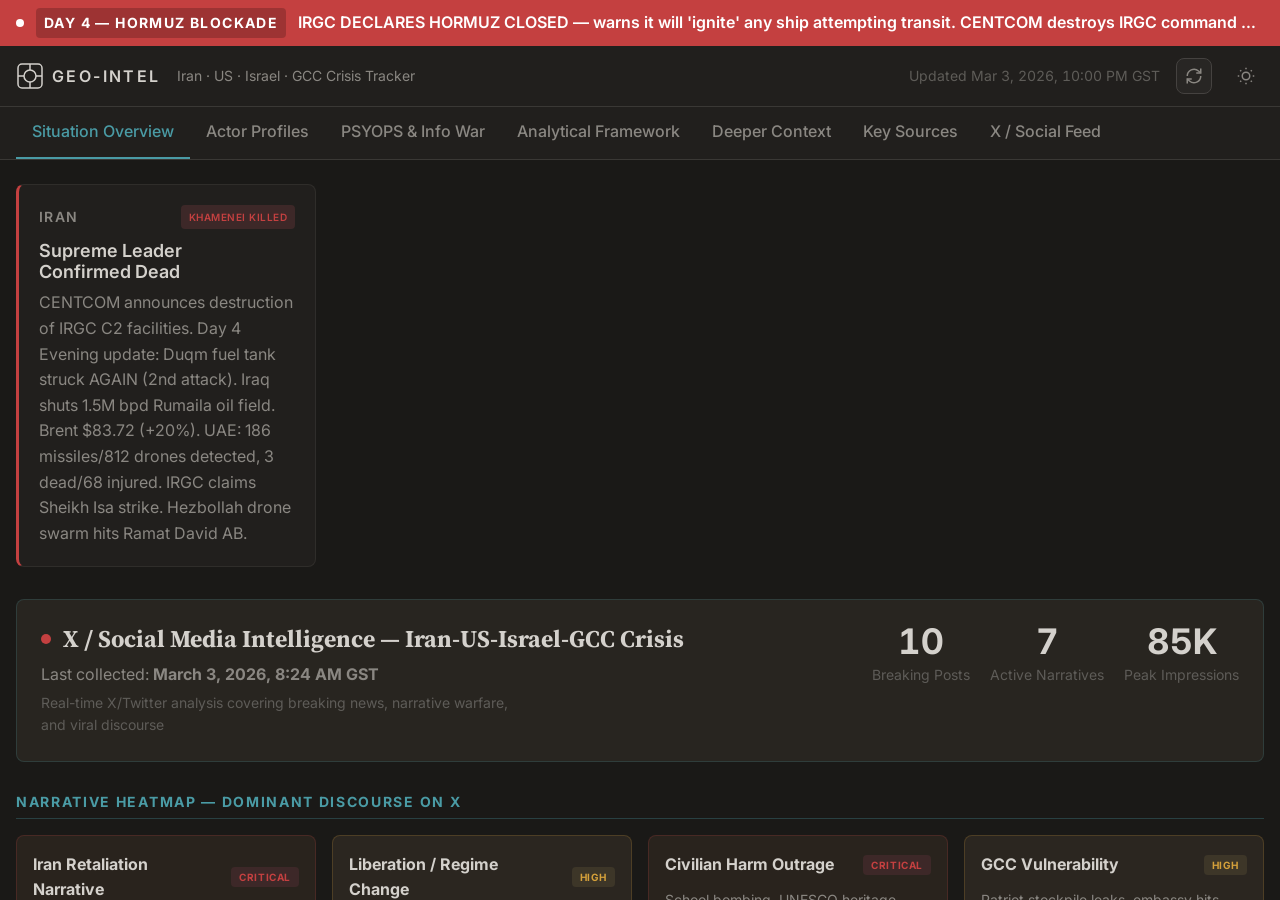
==== commit 02299612: "TEST - Day 4 Evening update — Duqm struck again, Iraq shuts Rumaila, Brent $83.72" ====
--- a/index.html
+++ b/index.html
@@ -21,4 +21,82 @@
 <span class="breaking-dot" aria-hidden="true"></span>
 <span class="breaking-label">DAY 4 — HORMUZ BLOCKADE</span>
 <span class="breaking-text">IRGC DECLARES HORMUZ CLOSED — warns it will 'ignite' any ship attempting transit. CENTCOM destroys IRGC command centers &amp; air defenses. Duqm port fuel tank struck AGAIN. Iraq shuts Rumaila oil field (1.5M bpd). UAE: 186 missiles, 812 drones detected; 3 dead, 68 injured. IRGC claims 'massive' strike on Sheikh Isa base, Bahrain. Brent crude $83.72 (+20%). Hezbollah drone swarm hits Ramat David AB. 150+ ships stranded Day 4. — March 3, 2026, 10:00 PM GST</span>
-</div>+</div>
+
+<!-- HEADER -->
+<header class="site-header">
+<div class="header-inner">
+<div class="header-left">
+<div class="logo" aria-label="GEO-INTEL">
+<svg width="28" height="28" viewBox="0 0 28 28" fill="none">
+<rect x="2" y="2" width="24" height="24" rx="4" stroke="currentColor" stroke-width="1.5" fill="none"/>
+<circle cx="14" cy="14" r="6" stroke="currentColor" stroke-width="1.5" fill="none"/>
+<line x1="14" y1="2" x2="14" y2="8" stroke="currentColor" stroke-width="1.5"/>
+<line x1="14" y1="20" x2="14" y2="26" stroke="currentColor" stroke-width="1.5"/>
+<line x1="2" y1="14" x2="8" y2="14" stroke="currentColor" stroke-width="1.5"/>
+<line x1="20" y1="14" x2="26" y2="14" stroke="currentColor" stroke-width="1.5"/>
+</svg>
+<span class="logo-text">GEO-INTEL</span>
+</div>
+<span class="header-subtitle">Iran · US · Israel · GCC Crisis Tracker</span>
+</div>
+<div class="header-right">
+<span class="last-updated">Updated Mar 3, 2026, 10:00 PM GST</span>
+<button id="refresh-btn" aria-label="Check for updates" class="refresh-btn" title="Check for updates">
+<svg width="18" height="18" viewBox="0 0 24 24" fill="none" stroke="currentColor" stroke-width="2">
+<path d="M21 2v6h-6"/><path d="M3 12a9 9 0 0 1 15-6.7L21 8"/>
+<path d="M3 22v-6h6"/><path d="M21 12a9 9 0 0 1-15 6.7L3 16"/>
+</svg>
+</button>
+<button data-theme-toggle aria-label="Switch to light mode" class="theme-btn">
+<svg width="18" height="18" viewBox="0 0 24 24" fill="none" stroke="currentColor" stroke-width="2">
+<circle cx="12" cy="12" r="5"/><path d="M12 1v2M12 21v2M4.22 4.22l1.42 1.42M18.36 18.36l1.42 1.42M1 12h2M21 12h2M4.22 19.78l1.42-1.42M18.36 5.64l1.42-1.42"/>
+</svg>
+</button>
+</div>
+</div>
+</header>
+
+<!-- TAB NAVIGATION -->
+<nav class="tab-nav" role="tablist" aria-label="Dashboard sections">
+<button role="tab" aria-selected="true" aria-controls="tab-situation" data-tab="situation" class="tab-btn active">Situation Overview</button>
+<button role="tab" aria-selected="false" aria-controls="tab-actors" data-tab="actors" class="tab-btn">Actor Profiles</button>
+<button role="tab" aria-selected="false" aria-controls="tab-psyops" data-tab="psyops" class="tab-btn">PSYOPS &amp; Info War</button>
+<button role="tab" aria-selected="false" aria-controls="tab-analysis" data-tab="analysis" class="tab-btn">Analytical Framework</button>
+<button role="tab" aria-selected="false" aria-controls="tab-context" data-tab="context" class="tab-btn">Deeper Context</button>
+<button role="tab" aria-selected="false" aria-controls="tab-sources" data-tab="sources" class="tab-btn">Key Sources</button>
+<button role="tab" aria-selected="false" aria-controls="tab-social" data-tab="social" class="tab-btn">X / Social Feed</button>
+</nav>
+
+<!-- MAIN CONTENT -->
+<main id="main-content" class="main-content">
+
+<!-- ================================================
+TAB 1: SITUATION OVERVIEW
+================================================ -->
+<section id="tab-situation" role="tabpanel" class="tab-panel active" aria-labelledby="tab-situation-btn">
+<!-- STATUS CARDS -->
+<div class="status-cards">
+<div class="status-card status-critical">
+<div class="status-card-header">
+<span class="status-label">IRAN</span>
+<span class="status-badge badge-critical">KHAMENEI KILLED</span>
+</div>
+<h3 class="status-title">Supreme Leader Confirmed Dead</h3>
+<p class="status-body">CENTCOM announces destruction of IRGC C2 facilities. Day 4 Evening update: Duqm fuel tank struck AGAIN (2nd attack). Iraq shuts 1.5M bpd Rumaila oil field. Brent $83.72 (+20%). UAE: 186 missiles/812 drones detected, 3 dead/68 injured. IRGC claims Sheikh Isa strike. Hezbollah drone swarm hits Ramat David AB.</p>
+</div>
+</div>
+</section>
+
+<!-- TAB 7: X / SOCIAL FEED -->
+<section id="tab-social" role="tabpanel" class="tab-panel" aria-labelledby="tab-social-btn">
+<div id="social-feed-placeholder" style="text-align:center;padding:2rem;">Loading social feed...</div>
+<script>
+fetch('social-feed-content.html').then(r=>r.text()).then(h=>{document.getElementById('social-feed-placeholder').outerHTML=h;}).catch(()=>{document.getElementById('social-feed-placeholder').textContent='Social feed unavailable — view on S3 hosted version.';});
+</script>
+</section>
+
+</main>
+<script src="./app.js" defer></script>
+</body>
+</html>
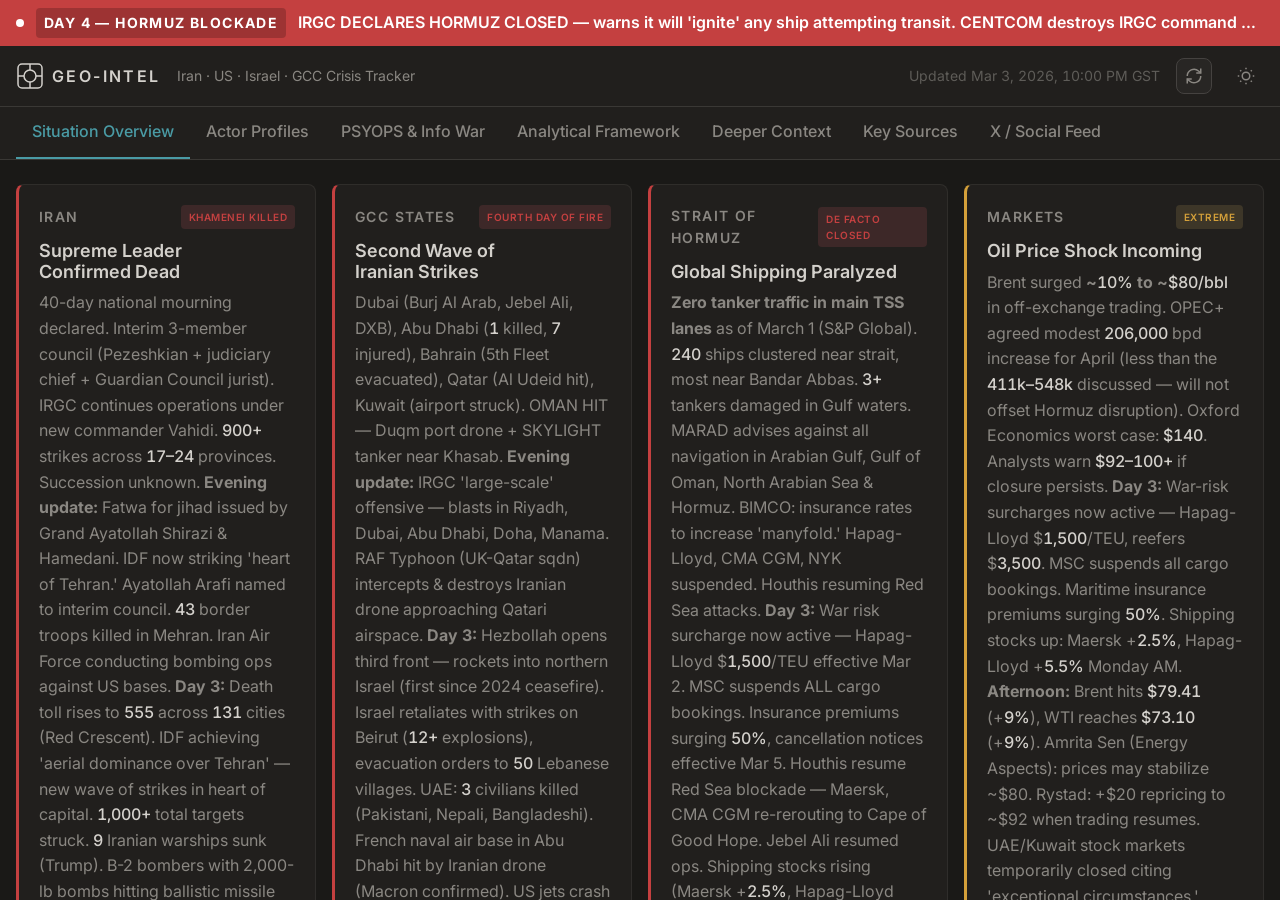
==== commit f696312b: "Day 4 Evening update — Duqm struck again, Iraq shuts Rumaila, Brent $83.72" ====
--- a/index.html
+++ b/index.html
@@ -75,6 +75,7 @@
 TAB 1: SITUATION OVERVIEW
 ================================================ -->
 <section id="tab-situation" role="tabpanel" class="tab-panel active" aria-labelledby="tab-situation-btn">
+
 <!-- STATUS CARDS -->
 <div class="status-cards">
 <div class="status-card status-critical">
@@ -83,12 +84,665 @@
 <span class="status-badge badge-critical">KHAMENEI KILLED</span>
 </div>
 <h3 class="status-title">Supreme Leader Confirmed Dead</h3>
-<p class="status-body">CENTCOM announces destruction of IRGC C2 facilities. Day 4 Evening update: Duqm fuel tank struck AGAIN (2nd attack). Iraq shuts 1.5M bpd Rumaila oil field. Brent $83.72 (+20%). UAE: 186 missiles/812 drones detected, 3 dead/68 injured. IRGC claims Sheikh Isa strike. Hezbollah drone swarm hits Ramat David AB.</p>
+<p class="status-body">40-day national mourning declared. Interim 3-member council (Pezeshkian + judiciary chief + Guardian Council jurist). IRGC continues operations under new commander Vahidi. <span class="num">900+</span> strikes across <span class="num">17–24</span> provinces. Succession unknown. <strong>Evening update:</strong> Fatwa for jihad issued by Grand Ayatollah Shirazi &amp; Hamedani. IDF now striking 'heart of Tehran.' Ayatollah Arafi named to interim council. <span class="num">43</span> border troops killed in Mehran. Iran Air Force conducting bombing ops against US bases. <strong>Day 3:</strong> Death toll rises to <span class="num">555</span> across <span class="num">131</span> cities (Red Crescent). IDF achieving 'aerial dominance over Tehran' — new wave of strikes in heart of capital. <span class="num">1,000+</span> total targets struck. <span class="num">9</span> Iranian warships sunk (Trump). B-2 bombers with 2,000-lb bombs hitting ballistic missile facilities. Succession accelerating — new leader potentially within 1–2 days (Araghchi). 4-member interim council (added Ghalibaf). Larijani denies any renewed talks with Washington. <strong>Day 3 Afternoon:</strong> Iran Army targets Ali al-Salem Air Base (Kuwait) and 'enemy ships north of India' with <span class="num">15</span> cruise missiles (state TV). Qatar now deploying fighter jets to intercept threats over Gulf waters (previously Patriot only). <span class="num">20+</span> killed at Niloofar Square, Tehran. Trump claims <span class="num">48</span> Iranian officials killed total. Israel mobilizes <span class="num">100,000</span> reservists for 'additional theaters.' <strong>Day 3 Evening:</strong> No major new operational disclosures; focus shifted to second-order impacts — shipping/insurance/diplomacy. IRGC continues autonomous operations under decentralized command. Internet blackout persists. <strong>Day 4 Morning:</strong> IRGC senior adviser Jabari declares Hormuz closed on state TV — 'we will ignite any vessel attempting to cross.' Larijani formally declares Iran will NOT negotiate with US, says Iran 'prepared for prolonged conflict.' US now targeting police stations, Basij bases, and intelligence centers across Tehran including Grand Bazaar complex. US struck <span class="num">1,250+</span> targets in first 48 hours. IDF claims air dominance continues with 'stand-in' munitions dropped directly on Tehran targets. Iran's internet blackout persists. Succession: Arafi named Assembly of Experts chairman; 4-member interim council functioning. Death toll confirmed <span class="num">555</span> across <span class="num">131</span> cities (Red Crescent). Real toll rumored in thousands. Iran had <span class="num">11</span> ships in Gulf of Oman on Day 3 — CENTCOM says that dropped to zero by Day 4 morning. <strong>Day 4 Evening:</strong> CENTCOM announces destruction of IRGC command &amp; control facilities, air defense systems, missile/drone launch sites, and military airfields. <span class="num">13</span> Iranian soldiers killed in Kerman attack; <span class="num">5</span> IRGC air/navy killed in Bushehr strikes. Explosions echo across Tehran, Isfahan, Shiraz overnight. Trump: US can sustain ops 'far beyond' 4–5 weeks. Israel targeting air defense operators &amp; radar personnel directly. Natanz nuclear facility struck again (March 2 satellite imagery shows severe damage to <span class="num">3</span> buildings). Minab school mass funeral held — <span class="num">165</span> schoolgirls/staff mourned, UNESCO condemns. IRGC claims 'massive' strike on US Sheikh Isa base in Bahrain (<span class="num">20</span> drones + <span class="num">3</span> missiles, claims command building destroyed &amp; fuel tanks ablaze — unconfirmed by US).</p>
+</div>
+<div class="status-card status-critical">
+<div class="status-card-header">
+<span class="status-label">GCC STATES</span>
+<span class="status-badge badge-critical">FOURTH DAY OF FIRE</span>
+</div>
+<h3 class="status-title">Second Wave of Iranian Strikes</h3>
+<p class="status-body">Dubai (Burj Al Arab, Jebel Ali, DXB), Abu Dhabi (<span class="num">1</span> killed, <span class="num">7</span> injured), Bahrain (5th Fleet evacuated), Qatar (Al Udeid hit), Kuwait (airport struck). OMAN HIT — Duqm port drone + SKYLIGHT tanker near Khasab. <strong>Evening update:</strong> IRGC 'large-scale' offensive — blasts in Riyadh, Dubai, Abu Dhabi, Doha, Manama. RAF Typhoon (UK-Qatar sqdn) intercepts &amp; destroys Iranian drone approaching Qatari airspace. <strong>Day 3:</strong> Hezbollah opens third front — rockets into northern Israel (first since 2024 ceasefire). Israel retaliates with strikes on Beirut (<span class="num">12+</span> explosions), evacuation orders to <span class="num">50</span> Lebanese villages. UAE: <span class="num">3</span> civilians killed (Pakistani, Nepali, Bangladeshi). French naval air base in Abu Dhabi hit by Iranian drone (Macron confirmed). US jets crash in Kuwait. Smoke at US Embassy Kuwait. Saudi Arabia intercepting drones at Ras Tanura. <strong>Day 3 Afternoon:</strong> Bahrain activates air-raid alerts, closes Shaikh Khalifa bin Salman Bridge. Kuwait: <span class="num">1</span> killed, smoke at US Embassy, debris at Mina Ahmadi refinery injures <span class="num">2</span> workers. Qatar: <span class="num">16</span> injured, fighter jets now scrambled. UAE: <span class="num">3</span> killed (Pakistani, Nepali, Bangladeshi), <span class="num">58</span> injured total, <span class="num">541</span> drones detected/<span class="num">506</span> intercepted. Bahrain: fire on foreign ship at Salman industrial area from intercepted missile debris. Lebanon: <span class="num">31</span> killed, <span class="num">149</span> injured from Israeli retaliatory strikes on Beirut + south. <strong>Day 3 Evening:</strong> AWS UAE data center struck by 'objects' — sparks, fire, power shut off. AWS Bahrain connectivity issues. Banking platforms (ADCB) affected across region. Saudi shut biggest domestic refinery after drone strike. Putin-MBZ call: both call for ceasefire; Putin to relay UAE complaints to Tehran. UAE told Putin it is NOT being used as a base to attack Iran — key diplomatic messaging. <strong>Day 4 Morning:</strong> Bahrain activates air-raid siren early Tuesday — residents told to move to safe locations. Qatar shoots down <span class="num">2</span> Iranian Su-24 bombers entering its airspace (first air-to-air combat of the conflict — Iran now sending warplanes into GCC airspace). US Embassy in Riyadh struck by drones (NBC). US death toll rises to <span class="num">6</span> — remains of <span class="num">2</span> more recovered from Shuaiba port, Kuwait. <span class="num">3</span> US fighter jets shot down by Kuwaiti air defenses ('apparent friendly fire incident' — crews rescued). Kuwait: <span class="num">97</span> missiles, <span class="num">283</span> drones total since start. UAE: <span class="num">167</span> missiles, <span class="num">541</span> drones detected total. Qatar: <span class="num">92</span> missiles, <span class="num">17</span> drones total. Bahrain: <span class="num">61</span> missiles, <span class="num">34</span> drones. Israel: <span class="num">11</span> dead total. Lebanon: <span class="num">52+</span> killed from Israeli retaliatory strikes. <strong>Day 4 Evening:</strong> Oman: Duqm fuel tank struck AGAIN (2nd attack in 3 days) — damage contained, no casualties. Indian crew member killed on tanker off Muscat coast (MKD VYOM engine room explosion). GCC Secretary General condemns attacks as 'flagrant violation of Oman's sovereignty.' UAE Day 4: <span class="num">186</span> ballistic missiles, <span class="num">812</span> drones, <span class="num">8</span> cruise missiles detected total; <span class="num">172/755/8</span> intercepted; <span class="num">3</span> dead, <span class="num">68</span> injured. Abu Dhabi Musaffah fuel terminal hit by drone — fire contained, no disruption to ADNOC ops. IRGC claims strike on Sheikh Isa Air Base, Bahrain (<span class="num">20</span> drones + <span class="num">3</span> missiles — US has not confirmed). Hezbollah opens wider front: drone swarm hits Ramat David AB &amp; Meron base (radar damaged); rocket barrage on Nafah/Golan. Israel retaliates — <span class="num">59</span> evacuation orders across Lebanon including Dahiyeh; Hezbollah intel chief Hussein Makled killed. Lebanese death toll: <span class="num">52</span> killed, <span class="num">154</span> injured Monday alone. Israel mobilizing for potential ground incursion.</p>
+</div>
+<div class="status-card status-critical">
+<div class="status-card-header">
+<span class="status-label">STRAIT OF HORMUZ</span>
+<span class="status-badge badge-critical">DE FACTO CLOSED</span>
+</div>
+<h3 class="status-title">Global Shipping Paralyzed</h3>
+<p class="status-body"><strong>Zero tanker traffic in main TSS lanes</strong> as of March 1 (S&amp;P Global). <span class="num">240</span> ships clustered near strait, most near Bandar Abbas. <span class="num">3+</span> tankers damaged in Gulf waters. MARAD advises against all navigation in Arabian Gulf, Gulf of Oman, North Arabian Sea &amp; Hormuz. BIMCO: insurance rates to increase 'manyfold.' Hapag-Lloyd, CMA CGM, NYK suspended. Houthis resuming Red Sea attacks. <strong>Day 3:</strong> War risk surcharge now active — Hapag-Lloyd $<span class="num">1,500</span>/TEU effective Mar 2. MSC suspends ALL cargo bookings. Insurance premiums surging <span class="num">50%</span>, cancellation notices effective Mar 5. Houthis resume Red Sea blockade — Maersk, CMA CGM re-rerouting to Cape of Good Hope. Jebel Ali resumed ops. Shipping stocks rising (Maersk +<span class="num">2.5%</span>, Hapag-Lloyd +<span class="num">5.5%</span>). <strong>Afternoon:</strong> Rystad projects closure 'temporary, 1–2 weeks' but logistical backlog to persist weeks beyond reopening. Wood Mackenzie: 'dual supply shock' — current exports halted AND OPEC+ spare capacity inaccessible. Dryad Global: no official UNCLOS closure communicated, but VHF claims circulating. GPS/AIS signal degradation at Ras Laffan (Qatar). US Treasury could provide insurance guarantees for transit — step taken in past crises. <strong>Day 3 Evening:</strong> Crisis deepens dramatically: <span class="num">150</span> ships stranded near strait (Reuters). <span class="num">40+</span> VLCCs idling (Bloomberg). <span class="num">5</span> tankers now hit total: Stena Imperative (US-flagged, Bahrain port — <span class="num">1</span> shipyard worker killed), MKD VYOM (off Oman coast — <span class="num">1</span> crew killed), Hercules Star (off UAE), SKYLIGHT (Musandam), plus prior incidents. <strong>Insurance crisis:</strong> <span class="num">7</span> major P&amp;I clubs (Gard, Skuld, NorthStandard, London P&amp;I, American Club, Swedish Club, Steamship Mutual) cancel war-risk cover effective March 5. Japan's MS&amp;AD suspended underwriting. Qatar declares force majeure on LNG — <span class="num">13+</span> LNG tankers diverted. European gas prices +<span class="num">25%</span>. <strong>Day 4 Morning:</strong> IRGC adviser Jabari on state TV: 'The Strait of Hormuz is closed. We will not let oil be exported from the region.' Explicit threat to fire on any transiting vessel — upgrades from de facto to declared closure. Exports through Strait dropped to ~<span class="num">4</span> mbpd from ~<span class="num">16</span> mbpd (normal). CENTCOM confirms Iran's <span class="num">11</span> naval vessels in Gulf of Oman dropped to zero by Monday evening. <span class="num">4</span> commercial tankers struck in first 36 hours: Hercules Star (off UAE), Skylight (Musandam), MKD Vyom (off Oman — <span class="num">1</span> crew killed), Stena Imperative (Bahrain — struck while moored in port). Windward intelligence: targeting pattern consistent with 'area denial' — not precision/affiliation targeting. GPS/AIS signal degradation continues. Only <span class="num">1</span> small tanker and <span class="num">1</span> cargo vessel observed transiting early Mar 2 UTC. <strong>Day 4 Evening:</strong> Hormuz closed for 4th consecutive day. Greek shipping minister calls situation 'alarming' — <span class="num">10</span> Greek-flagged ships inside Gulf, <span class="num">325+</span> Greek-interest vessels in wider area. Greece preparing repatriation plans for stranded nationals (airspace closures complicating). Iraq shuts down Rumaila — largest oil field (<span class="num">1.5M</span> bpd) — no tankers available, storage at capacity. West Qurna 2 also halted (~<span class="num">460,000</span> bpd). Ceyhan pipeline exports suspended. Iraq losing <span class="num">~36%</span> of total output. Kurdistan fields also halted precautionarily. Drone strike on UAE's Fujairah port (largest export terminal outside Hormuz) — no confirmed structural damage. Wikipedia now has dedicated article: <a href="https://en.wikipedia.org/wiki/2026_Strait_of_Hormuz_crisis" target="_blank">2026 Strait of Hormuz crisis</a>.</p>
+</div>
+<div class="status-card status-warning">
+<div class="status-card-header">
+<span class="status-label">MARKETS</span>
+<span class="status-badge badge-warning">EXTREME</span>
+</div>
+<h3 class="status-title">Oil Price Shock Incoming</h3>
+<p class="status-body">Brent surged <strong>~<span class="num">10%</span> to ~<span class="num">$80/bbl</span></strong> in off-exchange trading. OPEC+ agreed modest <span class="num">206,000</span> bpd increase for April (less than the <span class="num">411k–548k</span> discussed — will not offset Hormuz disruption). Oxford Economics worst case: <span class="num">$140</span>. Analysts warn <span class="num">$92–100+</span> if closure persists. <strong>Day 3:</strong> War-risk surcharges now active — Hapag-Lloyd $<span class="num">1,500</span>/TEU, reefers $<span class="num">3,500</span>. MSC suspends all cargo bookings. Maritime insurance premiums surging <span class="num">50%</span>. Shipping stocks up: Maersk +<span class="num">2.5%</span>, Hapag-Lloyd +<span class="num">5.5%</span> Monday AM. <strong>Afternoon:</strong> Brent hits <span class="num">$79.41</span> (+<span class="num">9%</span>), WTI reaches <span class="num">$73.10</span> (+<span class="num">9%</span>). Amrita Sen (Energy Aspects): prices may stabilize ~$80. Rystad: +$20 repricing to ~$92 when trading resumes. UAE/Kuwait stock markets temporarily closed citing 'exceptional circumstances.' <span class="num">~15M</span> bpd crude transits Hormuz = <span class="num">30%</span> of global seaborne trade at risk. <strong>Day 3 Evening:</strong> Brent hit $<span class="num">82.37</span> intraday (+<span class="num">13%</span>), settled ~$<span class="num">78.43</span> (+<span class="num">7.6%</span>). European natural gas +<span class="num">25%</span>. Saudi Arabia shut biggest domestic refinery after drone strike. Qatar force majeure on LNG exports. Insurance collapse accelerating: <span class="num">7</span> P&amp;I clubs withdrawing war-risk cover Mar 5. Japan's MS&amp;AD suspended underwriting entirely. <strong>Day 4 Morning:</strong> Brent crude $<span class="num">79.65</span> (+<span class="num">15%</span> from pre-conflict). WTI $<span class="num">71.03</span>. European natural gas +<span class="num">25%</span>. Goldman estimates ~$<span class="num">18</span>/bbl risk premium baked in. Citi sees $<span class="num">80-90</span> near-term range. If closure persists: analysts project Brent $<span class="num">92-100+</span>. Trading Economics projects $<span class="num">80.77</span> by end of quarter, $<span class="num">88.47</span> in 12 months. OPEC+ April increase of <span class="num">206,000</span> bpd will not offset Hormuz disruption. Saudi Aramco Ras Tanura refinery (biggest domestic) still shut after drone strike. Only <span class="num">4</span> tankers visible at Ras Tanura (normally dozens). UAE/Kuwait stock markets remain closed citing 'exceptional circumstances.' <strong>Day 4 Evening:</strong> Brent crude surges to $<span class="num">83.72</span> intraday (+<span class="num">20%</span> from pre-conflict), settling ~$<span class="num">78.83</span>. WTI hits $<span class="num">77</span>+ intraday, settles ~$<span class="num">72</span>. Iraq's Rumaila shutdown removes <span class="num">1.5M</span> bpd from market — <span class="num">36%</span> of Iraq's output gone. West Qurna 2 halted (<span class="num">460K</span> bpd). Total Iraqi disruption approaching <span class="num">~2M</span> bpd. IG analyst Sycamore: 'no rapid de-escalation in view… room for further upside risks.' Trading Economics forecasts Brent $<span class="num">80.77</span> end-Q1, $<span class="num">88.47</span> in 12 months. Fujairah port (key Hormuz bypass) targeted by drone — no major damage confirmed. China pressing Iran not to disrupt Qatar/Hormuz exports (Iran International). Dual supply shock deepening: current flows halted AND OPEC+ spare capacity inaccessible behind closed strait.</p>
+</div>
+</div>
+
+<!-- KEY METRICS ROW -->
+<div class="key-metrics">
+<div class="metric-card metric-critical">
+<div class="metric-value">150+ Ships</div>
+<div class="metric-label">Stranded Near Hormuz</div>
+</div>
+<div class="metric-card metric-critical">
+<div class="metric-value">6+ Tankers</div>
+<div class="metric-label">Hit — 2 Seafarers Killed</div>
+</div>
+<div class="metric-card metric-critical">
+<div class="metric-value">7 Insurers</div>
+<div class="metric-label">Cancel War-Risk Cover Mar 5</div>
+</div>
+<div class="metric-card metric-warning">
+<div class="metric-value">$83.72 (+20%)</div>
+<div class="metric-label">Brent Crude (Pre-Conflict +20%)</div>
+</div>
+<div class="metric-card metric-critical">
+<div class="metric-value">~2M bpd</div>
+<div class="metric-label">Iraq Oil Output Halted (Rumaila+)</div>
+</div>
+<div class="metric-card metric-warning">
+<div class="metric-value">LNG Force Maj.</div>
+<div class="metric-label">Qatar LNG Exports Halted</div>
+</div>
+</div>
+
+<!-- ESCALATION TIMELINE -->
+<div class="section-block">
+<h2 class="section-heading">Escalation Timeline</h2>
+<p class="section-subhead">June 2025 — March 3, 2026</p>
+<div class="timeline">
+<div class="timeline-item">
+<div class="timeline-date">Jun 2025</div>
+<div class="timeline-content">
+<div class="timeline-title">12-Day War</div>
+<div class="timeline-desc">US-Israel strike Iran nuclear sites. Significant damage to Natanz and Fordow. Iran fires limited missiles at US base in Qatar at conclusion.</div>
+</div>
+</div>
+<div class="timeline-item">
+<div class="timeline-date">Sep 2025</div>
+<div class="timeline-content">
+<div class="timeline-title">UN Snapback Sanctions</div>
+<div class="timeline-desc">Full UN sanctions reimposed on Iran. Economic isolation deepens. Oil exports collapse through official channels.</div>
+</div>
+</div>
+<div class="timeline-item">
+<div class="timeline-date">Nov 2025</div>
+<div class="timeline-content">
+<div class="timeline-title">Iran Cuts Fuel Subsidies</div>
+<div class="timeline-desc">Regime slashes fuel subsidies amid economic crisis. Immediate public backlash.</div>
+</div>
+</div>
+<div class="timeline-item timeline-critical">
+<div class="timeline-date">Dec 28, 2025</div>
+<div class="timeline-content">
+<div class="timeline-title">Massive Protests Begin</div>
+<div class="timeline-desc">Largest protests since 1979 Revolution. Millions take to streets. Regime imposes near-total internet blackout. Security forces shoot to kill. <span class="num">7,000+</span> killed, <span class="num">50,000</span> detained.</div>
+</div>
+</div>
+<div class="timeline-item">
+<div class="timeline-date">Jan 28, 2026</div>
+<div class="timeline-content">
+<div class="timeline-title">Trump Announces "Armada"</div>
+<div class="timeline-desc">Largest US force projection since 2003. USS Abraham Lincoln and Gerald R. Ford carrier strike groups deployed to Persian Gulf.</div>
+</div>
+</div>
+<div class="timeline-item">
+<div class="timeline-date">Feb 6–17</div>
+<div class="timeline-content">
+<div class="timeline-title">Oman-Mediated Talks — Rounds 1&amp;2</div>
+<div class="timeline-desc">Witkoff/Kushner-led delegations in Muscat and Geneva. Initial framework discussed. Progress reported but gaps remain.</div>
+</div>
+</div>
+<div class="timeline-item timeline-warning">
+<div class="timeline-date">Feb 26</div>
+<div class="timeline-content">
+<div class="timeline-title">Round 3 — Geneva — No Deal</div>
+<div class="timeline-desc">Third round collapses. Iran demands immediate sanctions relief. US demands irreversible dismantlement. Both walk away.</div>
+</div>
+</div>
+<div class="timeline-item timeline-warning">
+<div class="timeline-date">Feb 27</div>
+<div class="timeline-content">
+<div class="timeline-title">Albusaidi Meets Vance — "Peace Within Reach"</div>
+<div class="timeline-desc">Oman FM meets VP Vance in DC for last-ditch effort. Declares deal "within reach." Vienna talks scheduled for following Monday. Strike date already set "weeks ago."</div>
+</div>
+</div>
+<div class="timeline-item timeline-critical">
+<div class="timeline-date">Feb 28</div>
+<div class="timeline-content">
+<div class="timeline-title">Operation Epic Fury / Roaring Lion — Day 1</div>
+<div class="timeline-desc">Strikes begin at 9:45 AM IRST. IAF: ~200 jets, 500 targets, 1,200+ bombs. CENTCOM: Tomahawks, ATACMS, Task Force Scorpion, B-2 bunker-busters. 900+ strikes in first 12 hours. Iran retaliates — missiles hit Dubai, Bahrain, Qatar, Kuwait, Abu Dhabi.</div>
+</div>
+</div>
+<div class="timeline-item timeline-critical">
+<div class="timeline-date">Mar 1 — AM</div>
+<div class="timeline-content">
+<div class="timeline-title">Khamenei Death Confirmed — Day 2</div>
+<div class="timeline-desc">Iranian state media confirms Supreme Leader killed in Feb 28 strikes. 40-day mourning declared. Interim 3-member council formed. IRGC launches second wave — Oman struck for first time (Duqm port + SKYLIGHT tanker).</div>
+</div>
+</div>
+<div class="timeline-item timeline-warning">
+<div class="timeline-date">Mar 1 — PM</div>
+<div class="timeline-content">
+<div class="timeline-title">OPEC+ Emergency Meeting + Hormuz De Facto Closed</div>
+<div class="timeline-desc">OPEC+ 8-member core convenes at 11:00 GMT. Agreed modest 206,000 bpd increase for April (below 411k–548k discussed). Hormuz traffic collapses — 40–50% drop by 7:30pm UTC Feb 28, near-zero by Mar 1. 240 ships anchored near Bandar Abbas. Houthis announce Red Sea attack resumption.</div>
+</div>
+</div>
+<div class="timeline-item timeline-critical">
+<div class="timeline-date">Mar 1 Eve</div>
+<div class="timeline-content">
+<div class="timeline-title">First US Casualties — IRGC Escalates</div>
+<div class="timeline-desc">Pentagon confirms <strong>3 US troops killed, 5 seriously wounded</strong> during Op Epic Fury — US Army installation in Kuwait among bases targeted. IRGC launches 'most ferocious offensive in history of Iranian armed forces' — blasts in Riyadh, Dubai, Abu Dhabi, Doha, Manama, Jerusalem, Tel Aviv. <strong>9 killed in Beit Shemesh, Israel.</strong> Grand Ayatollah Shirazi issues fatwa for global jihad. IDF strikes 'heart of Tehran.' Hormuz shipping fully halted — 240 vessels anchored. RAF Typhoon intercepts Iranian drone near Qatar.</div>
+</div>
+</div>
+<div class="timeline-item timeline-critical">
+<div class="timeline-date">Mar 2 — AM</div>
+<div class="timeline-content">
+<div class="timeline-title">Hezbollah Opens Third Front — War Reaches Europe</div>
+<div class="timeline-desc">Hezbollah fires rockets at northern Israel — first attack since 2024 ceasefire. Israel retaliates: strikes on Beirut, evacuation orders to <span class="num">50</span> villages. RAF Akrotiri (Cyprus) struck by Iranian drone — first attack on European NATO territory. Several US jets crash in Kuwait. Smoke at US Embassy Kuwait. Iran death toll: <span class="num">555</span> across <span class="num">131</span> cities. Trump: operation could last 'four weeks or less.' French naval base in UAE hit. IDF claims 'aerial dominance over Tehran.'</div>
+</div>
+</div>
+<div class="timeline-item timeline-critical">
+<div class="timeline-date">Mar 2 — PM</div>
+<div class="timeline-content">
+<div class="timeline-title">GCC-Wide Casualties Mount — Bahrain Emergency</div>
+<div class="timeline-desc">Bahrain activates air-raid alerts, closes Shaikh Khalifa bin Salman Bridge. Kuwait: <span class="num">1</span> civilian killed, smoke at US Embassy, debris at refinery. Qatar deploys fighter jets (upgrading from Patriot-only defense). UAE total: <span class="num">3</span> killed, <span class="num">58</span> injured, <span class="num">541</span> drones detected. Iran targets Ali al-Salem with <span class="num">15</span> cruise missiles. Israel mobilizes <span class="num">100,000</span> reservists. Brent crude hits $<span class="num">79.41</span> (+9%). Lebanon: <span class="num">31</span> killed in Israeli strikes on Beirut after Hezbollah rocket attack.</div>
+</div>
+</div>
+<div class="timeline-item timeline-critical">
+<div class="timeline-date">Mar 2 — Eve</div>
+<div class="timeline-content">
+<div class="timeline-title">Hormuz Insurance Collapse — Shipping Crisis Deepens</div>
+<div class="timeline-desc"><span class="num">150</span> ships stranded near Hormuz. <span class="num">5</span> tankers hit, <span class="num">2</span> seafarers killed (Stena Imperative near Bahrain; MKD VYOM off Oman). <span class="num">7</span> P&amp;I clubs cancel war-risk cover effective Mar 5. Qatar declares force majeure on LNG. AWS data centers in UAE/Bahrain struck. Brent hit $<span class="num">82.37</span> (+13%). Putin-MBZ call for ceasefire. UAE tells Putin it's NOT being used as base to attack Iran.</div>
+</div>
+</div>
+</div>
+<div class="timeline-item timeline-critical">
+<div class="timeline-date">Mar 3 PM</div>
+<div class="timeline-content">
+<div class="timeline-title">Day 4 — Evening: Iraq Shuts Rumaila, Duqm Hit Again</div>
+<div class="timeline-desc">CENTCOM destroys IRGC C2 facilities, air defenses, airfields. Iraq shuts <span class="num">1.5M</span> bpd Rumaila + <span class="num">460K</span> bpd West Qurna 2 — no tankers available. Duqm fuel tank struck 2nd time. IRGC claims Sheikh Isa base (Bahrain) destroyed. Hezbollah drone swarm hits Ramat David AB. Brent $83.72 (+20%). Greek minister: situation "alarming" — <span class="num">150+</span> ships stranded Day 4.</div>
+</div>
 </div>
 </div>
 </section>
 
-<!-- TAB 7: X / SOCIAL FEED -->
+<!-- ================================================
+TAB 2: ACTOR PROFILES
+================================================ -->
+<section id="tab-actors" role="tabpanel" class="tab-panel" hidden aria-labelledby="tab-actors-btn">
+<div class="actor-grid">
+
+<!-- IRAN -->
+<div class="actor-card actor-critical">
+<div class="actor-header">
+<h3 class="actor-name">Iran</h3>
+<span class="status-badge badge-critical">KHAMENEI DEAD</span>
+</div>
+<div class="actor-body">
+<div class="actor-field">
+<span class="field-label">Leadership</span>
+<span class="field-value">Khamenei KILLED Feb 28. Interim 3-member council (Pezeshkian + judiciary chief Mohseni-Eje'i + Guardian Council jurist). Vahidi named IRGC commander. Assembly of Experts to select permanent successor. <strong>Day 3:</strong> Araghchi: new leader 'within 1–2 days.' Council expanded to 4: Arafi + Pezeshkian + Mohseni-Eje'i + Speaker Ghalibaf. Larijani denies any negotiations with Washington despite Trump claiming openness to talks.</span>
+</div>
+<div class="actor-field">
+<span class="field-label">Succession Probability</span>
+<span class="field-value">
+<div class="succession-table-wrapper">
+<table class="succession-table">
+<thead><tr><th>Scenario</th><th>Probability</th></tr></thead>
+<tbody>
+<tr>
+<td>IRGC collective leadership consolidation</td>
+<td><div class="prob-bar-container"><div class="prob-bar"><div class="prob-bar-fill critical" style="width:35%"></div></div><span class="prob-pct">35%</span></div></td>
+</tr>
+<tr>
+<td>Prolonged factional struggle</td>
+<td><div class="prob-bar-container"><div class="prob-bar"><div class="prob-bar-fill warning" style="width:30%"></div></div><span class="prob-pct">30%</span></div></td>
+</tr>
+<tr>
+<td>Popular uprising uses vacuum</td>
+<td><div class="prob-bar-container"><div class="prob-bar"><div class="prob-bar-fill" style="width:25%"></div></div><span class="prob-pct">25%</span></div></td>
+</tr>
+<tr>
+<td>State collapse scenario</td>
+<td><div class="prob-bar-container"><div class="prob-bar"><div class="prob-bar-fill success" style="width:10%"></div></div><span class="prob-pct">10%</span></div></td>
+</tr>
+</tbody>
+</table>
+</div>
+</span>
+</div>
+<div class="actor-field">
+<span class="field-label">Economy</span>
+<span class="field-value">Rial collapsed <span class="num">99.995%</span> since 1979 (<span class="num">1,660,000</span>/USD). Inflation <span class="num">62.2%</span>. Food inflation <span class="num">70%</span>.</span>
+</div>
+<div class="actor-field">
+<span class="field-label">Military</span>
+<span class="field-value">IRGC continues operations autonomously — 32 provincial units pre-designed to function post-decapitation. "No clear authority to decide when to cease" — Forbes. <span class="num">40+</span> officials killed including IRGC Commander Pakpour, Chief of Staff Mousavi, Defense Minister. <strong>Evening:</strong> IRGC announces 'most ferocious offensive in history of Iranian armed forces.' Iran Air Force conducting bombing operations against US bases in Gulf and Kurdistan. <strong>Day 3:</strong> <span class="num">555</span> killed, <span class="num">131</span> cities hit. IDF claims aerial dominance over Tehran — new strikes in capital center. B-2 bombers hitting ballistic missile facilities. <span class="num">9</span> warships sunk (US claim). Iraqi Shia militia conducting drone attacks on US troops at Baghdad airport.</span>
+</div>
+<div class="actor-field">
+<span class="field-label">Religious Escalation</span>
+<span class="field-value"><strong>Grand Ayatollah Makarem Shirazi</strong> (99 yrs, one of most senior clerics in Qom) issued fatwa declaring jihad against US/Israel — "religious duty of all Muslims worldwide to eliminate the evil of these criminals from the Earth." <strong>Ayatollah Nouri Hamedani:</strong> "mandatory for Muslims to avenge the blood." <strong>Ayatollah Arafi</strong> named to interim leadership council alongside Pezeshkian. President Pezeshkian: Khamenei's killing is "declaration of war against Muslims."</span>
+</div>
+<div class="actor-field">
+<span class="field-label">Nuclear</span>
+<span class="field-value">Enrichment capacity hit by B-2 bunker-busters at Fordow, Natanz, Isfahan. Extent of destruction contested. IAEA cannot verify. Pre-strike: enough fissile material for weapon within one week.</span>
+</div>
+</div>
+</div>
+
+<!-- UNITED STATES -->
+<div class="actor-card actor-primary">
+<div class="actor-header">
+<h3 class="actor-name">United States</h3>
+<span class="status-badge badge-teal">OFFENSIVE OPERATIONS</span>
+</div>
+<div class="actor-body">
+<div class="actor-field">
+<span class="field-label">Strategy</span>
+<span class="field-value">Maximum pressure + explicit regime change rhetoric. "When we are finished, take over your government." <strong>CRITICAL UPDATE:</strong> Zero US casualties claim no longer valid — see Casualties below. <strong>Day 3:</strong> Trump: operation 'four weeks or less.' Claims <span class="num">9</span> warships sunk, naval HQ 'largely destroyed,' 'entire military command gone.' Says 'more casualties' likely. B-2 bombers striking ballistic missile facilities.</span>
+</div>
+<div class="actor-field">
+<span class="field-label">Casualties — CRITICAL</span>
+<span class="field-value"><strong style="color: var(--color-critical);">3 US service members killed in action, 5 seriously wounded</strong> during Operation Epic Fury (Pentagon confirmed Sunday evening). Additional troops sustained minor shrapnel injuries/concussions. <strong>US Army installation in Kuwait</strong> among bases targeted. Pentagon: "Major combat operations continue." <strong>Day 3:</strong> Several F-15E jets crashed in Kuwait (all crew survived). Smoke reported at US Embassy Kuwait.</span>
+</div>
+<div class="actor-field">
+<span class="field-label">Operations</span>
+<span class="field-value">Op Epic Fury: ATACMS, Tomahawks (TLAMs), Task Force Scorpion suicide drones, B-2 bombers with GBU-57 bunker-busters vs Fordow/Natanz/Isfahan. <span class="num">900+</span> strikes first 12 hrs. Day 2: 30+ new targets, Tehran Revolutionary Court destroyed.</span>
+</div>
+<div class="actor-field">
+<span class="field-label">Diplomacy</span>
+<span class="field-value">Witkoff/Kushner led talks (bypassing Rubio). 3 rounds failed. Strike date set "weeks ago" while Oman channel was active. US Ambassador Waltz listed no regime change objective at UNSC — contradicting Trump's public messaging.</span>
+</div>
+<div class="actor-field">
+<span class="field-label">Key Figures</span>
+<span class="field-value">Trump (Truth Social 2:30 AM video), Witkoff, Kushner, Rubio (sidelined), Gen. Caine (raised munitions sustainability concerns), VP Vance (met Albusaidi Feb 27).</span>
+</div>
+</div>
+</div>
+
+<!-- ISRAEL -->
+<div class="actor-card actor-primary">
+<div class="actor-header">
+<h3 class="actor-name">Israel</h3>
+<span class="status-badge badge-teal">ACTIVE OPERATIONS</span>
+</div>
+<div class="actor-body">
+<div class="actor-field">
+<span class="field-label">Operation</span>
+<span class="field-value">Op Roaring Lion (opening phase: Op Genesis). <span class="num">200</span> jets, <span class="num">500</span> targets, <span class="num">1,200+</span> bombs in 24 hrs — largest IAF combat sortie in history. <strong>Evening update:</strong> IDF announces strikes in <strong>center/heart of Tehran</strong> for first time (previously periphery). Claims 'achieved air superiority' and 'opened the path to Tehran.' IDF spokesman: "eliminated <span class="num">40</span> senior commanders, including Khamenei, in one minute in two different locations over a thousand miles from Israel in broad daylight." <span class="num">43</span> Iranian security forces killed at border regiment HQ in Mehran (near Iraq).</span>
+</div>
+<div class="actor-field">
+<span class="field-label">Mobilization</span>
+<span class="field-value">Tens of thousands of reservists called up. Large-scale ground force reinforcement across all sectors. Special forces deployed for various offensive/defensive scenarios.</span>
+</div>
+<div class="actor-field">
+<span class="field-label">Messaging</span>
+<span class="field-value">Netanyahu's explicit Purim/Haman invocation. Ethnic segmentation: addressed Persians, Kurds, Azeris, Baluch, Ahwazis separately. "Pilots of the free world" civilizational framing.</span>
+</div>
+<div class="actor-field">
+<span class="field-label">Domestic</span>
+<span class="field-value">Netanyahu's legal challenges suspended during wartime. Attacking Iran "a point of consensus in Israeli politics" — Al Jazeera. Elections this year; national unity consolidates political position. <strong>Evening:</strong> <span class="num">9</span> killed in Beit Shemesh from Iranian missiles. IDF claims 'air superiority achieved.'</span>
+</div>
+</div>
+</div>
+
+<!-- SAUDI ARABIA -->
+<div class="actor-card actor-warning">
+<div class="actor-header">
+<h3 class="actor-name">Saudi Arabia</h3>
+<span class="status-badge badge-warning">STRATEGIC AMBIGUITY</span>
+</div>
+<div class="actor-body">
+<div class="actor-field">
+<span class="field-label">Sequential Messaging</span>
+<span class="field-value">Step 1 (pre-strike): MBS calls Pezeshkian, denies airspace → Islamic solidarity signal. Step 2 (during): Silence = tacit acquiescence. Step 3 (post-retaliation): "Brutal Iranian aggression" condemnation → alliance over solidarity.</span>
+</div>
+<div class="actor-field">
+<span class="field-label">Assessment</span>
+<span class="field-value">Saudi Arabia chose the US alliance structure over Muslim solidarity the moment Iranian missiles hit Arab soil. Years of Gulf-Iran détente (2023 China-brokered deal) reversed in 72 hours.</span>
+</div>
+<div class="actor-field">
+<span class="field-label">Pre-emptive Action</span>
+<span class="field-value">Surged oil exports to <span class="num">7.3M</span> bpd average in first 24 days of February — highest in nearly 3 years. Holds <span class="num">~1.8M</span> bpd spare capacity for market stabilization.</span>
+</div>
+<div class="actor-field">
+<span class="field-label">Mega-Deal</span>
+<span class="field-value">$1T investment pledge, Major Non-NATO Ally status, F-35s, 123 nuclear agreement — all contingent on current US relationship. Saudi Arabia cannot afford to alienate Washington.</span>
+</div>
+</div>
+</div>
+
+<!-- UAE -->
+<div class="actor-card actor-critical">
+<div class="actor-header">
+<h3 class="actor-name">UAE</h3>
+<span class="status-badge badge-critical">DIRECTLY HIT</span>
+</div>
+<div class="actor-body">
+<div class="actor-field">
+<span class="field-label">Scale of Attack</span>
+<span class="field-value">Iran fired <span class="num">137</span> ballistic missiles + <span class="num">209</span> drones. UAE intercepted <span class="num">195/209</span> drones; <span class="num">14</span> landed in UAE territory.</span>
+</div>
+<div class="actor-field">
+<span class="field-label">Damage</span>
+<span class="field-value">Burj Al Arab (facade fire). Fairmont Palm (<span class="num">4</span> injured, fire). Jebel Ali port (berth fire). DXB airport suspended (<span class="num">4</span> staff injured). Abu Dhabi Zayed Intl — <span class="num">1</span> killed, <span class="num">7</span> injured. Al Dhafra AB targeted. Schools remote Mon–Wed.</span>
+</div>
+<div class="actor-field">
+<span class="field-label">Strategic Exposure</span>
+<span class="field-value">Dubai airport + Jebel Ali port = <span class="num">~60%</span> of emirate revenues. Hub reputation as regional safe haven directly threatened. Abraham Accords intact but under extreme strain.</span>
+</div>
+<div class="actor-field">
+<span class="field-label">Day 3 Total Impact</span>
+<span class="field-value"><span class="num">3</span> expatriate workers killed (Pakistani, Nepali, Bangladeshi). <span class="num">58</span> injured total (17 nationalities). <span class="num">165</span> ballistic missiles detected: <span class="num">152</span> destroyed, <span class="num">13</span> fell into sea. <span class="num">2</span> cruise missiles destroyed. <span class="num">541</span> drones detected: <span class="num">506</span> intercepted, <span class="num">35</span> struck territory. Jebel Ali resumed operations (all 4 terminals). UAE/Kuwait stock markets temporarily closed. French naval air base in Abu Dhabi hit. Schools remote Mon–Wed extended.</span>
+</div>
+<div class="actor-field">
+<span class="field-label">Day 3 Evening — Infrastructure &amp; Diplomacy</span>
+<span class="field-value">AWS UAE data center struck — sparks, fire, power cut. AWS Bahrain connectivity issues. ADCB banking platform outages. Putin-MBZ phone call: both call for ceasefire and return to diplomacy. UAE told Putin it is NOT being used as a base to attack Iran — key message to Tehran. Putin agreed to relay UAE complaints to Iranian leadership. Stena Imperative (US-flagged tanker) hit at Bahrain port near UAE waters — <span class="num">1</span> shipyard worker killed. Hercules Star tanker hit off UAE coast.</span>
+</div>
+</div>
+</div>
+
+<!-- OMAN -->
+<div class="actor-card actor-critical">
+<div class="actor-header">
+<h3 class="actor-name">Oman</h3>
+<span class="status-badge badge-critical">DIRECTLY HIT</span>
+</div>
+<div class="actor-body">
+<div class="actor-field">
+<span class="field-label">Duqm Port Strike</span>
+<span class="field-value">Two drones hit commercial port at Duqm (Al Wusta Governorate) — first attack on Omani soil. One foreign worker injured. Debris near fuel storage tanks. Bunkering suspended. US/UK naval facility adjacent.</span>
+</div>
+<div class="actor-field">
+<span class="field-label">SKYLIGHT Tanker</span>
+<span class="field-value">MV SKYLIGHT (Palau-flagged) struck <span class="num">5nm</span> north of Khasab port, Musandam — at Hormuz entrance. <span class="num">4</span> crew injured of 20 total (<span class="num">15</span> Indian, <span class="num">5</span> Iranian nationals). First maritime strike in Strait of Hormuz.</span>
+</div>
+<div class="actor-field">
+<span class="field-label">FM Albusaidi</span>
+<span class="field-value">"I am dismayed. Active and serious negotiations have yet again been undermined." — Condemned US-Israel strikes AND Iranian retaliation on GCC states. Oman now the ONLY actor to have condemned both sides.</span>
+</div>
+<div class="actor-field">
+<span class="field-label">Mediation Role</span>
+<span class="field-value">Track record destroyed: two data points (Jun 2025 + Feb 2026) of strikes mid-negotiation through Oman. Strike date set "several weeks ago" while Omani channel was active. Future Iranian regimes have structural reasons to distrust Oman-mediated processes.</span>
+</div>
+<div class="actor-field">
+<span class="field-label">Day 3 Evening — Maritime Crisis</span>
+<span class="field-value">MKD VYOM (Marshall Islands-flagged) hit by projectile off Oman coast — <span class="num">1</span> crew member killed (Reuters). Second tanker casualty near Omani waters after SKYLIGHT. Oman News Agency confirmed military/security coordination for SKYLIGHT rescue. Musandam approaches increasingly dangerous — tanker attacks establishing pattern near Khasab.</span>
+</div>
+</div>
+</div>
+
+<!-- QATAR -->
+<div class="actor-card actor-critical">
+<div class="actor-header">
+<h3 class="actor-name">Qatar</h3>
+<span class="status-badge badge-critical">UNDER FIRE</span>
+</div>
+<div class="actor-body">
+<div class="actor-field">
+<span class="field-label">Al Udeid Strike</span>
+<span class="field-value"><span class="num">65</span> ballistic missiles + <span class="num">12</span> drones intercepted. <span class="num">2</span> missiles hit Al Udeid (largest US base in region). IRGC claims US radar "completely destroyed." <span class="num">8</span> injured. US CENTCOM: no casualties, minimal damage.</span>
+</div>
+<div class="actor-field">
+<span class="field-label">Aviation</span>
+<span class="field-value">Hamad International Airport closed. Qatar Airways suspended all operations. Update expected Mar 2 at 09:00 Doha time. <span class="num">41%</span> of Saturday flights cancelled.</span>
+</div>
+<div class="actor-field">
+<span class="field-label">Response</span>
+<span class="field-value">Summoned Iran's ambassador. Described attack as "flagrant violation of national sovereignty" and "unacceptable escalation." Continues Gaza mediation — diplomatic channels strained but intact.</span>
+</div>
+<div class="actor-field">
+<span class="field-label">Day 3 Escalation</span>
+<span class="field-value"><span class="num">16</span> injured in ongoing strikes. Qatar now deploying fighter jets to intercept threats over Gulf waters — upgrading from Patriot missile defense only. GPS signal degradation reported at Ras Laffan port. Shrapnel fire in industrial area from intercepted missile. Qatar Airways flights remain halted. Ministry of Transport urging shipping lines to continue operations.</span>
+</div>
+<div class="actor-field">
+<span class="field-label">Day 3 Evening — LNG Crisis</span>
+<span class="field-value">Qatar declares <strong>force majeure on LNG exports</strong> — <span class="num">13+</span> LNG tankers diverted away from Gulf. Qatar is world's largest LNG exporter; this has immediate European and Asian energy market impact. European gas prices +<span class="num">25%</span>. GPS/AIS signal degradation at Ras Laffan port continuing — complicating even non-Hormuz-transit operations.</span>
+</div>
+</div>
+</div>
+
+<!-- BAHRAIN -->
+<div class="actor-card actor-critical">
+<div class="actor-header">
+<h3 class="actor-name">Bahrain</h3>
+<span class="status-badge badge-critical">5TH FLEET TARGETED</span>
+</div>
+<div class="actor-body">
+<div class="actor-field">
+<span class="field-label">NSA Bahrain Strike</span>
+<span class="field-value">Direct strikes on Naval Support Activity Bahrain — home of US 5th Fleet HQ and NAVCENT. Videos show drone striking radar inside white dome. Personnel evacuated to hotel accommodations. Crowne Plaza Manama struck on Day 2.</span>
+</div>
+<div class="actor-field">
+<span class="field-label">Intercepts</span>
+<span class="field-value"><span class="num">45</span> missiles + <span class="num">9</span> drones intercepted (incl. Shahed-136 type). Bahrain airport hit (material damage, no casualties). Khalifa Bin Salman port + Sitrah fully suspended.</span>
+</div>
+<div class="actor-field">
+<span class="field-label">Scale</span>
+<span class="field-value">NSA Bahrain hosts ~<span class="num">8,300</span> sailors and hundreds of military family members. DoD school cancelled in-person classes for the week. Described strikes as "treacherous attacks" — "clear violation of sovereignty."</span>
+</div>
+<div class="actor-field">
+<span class="field-label">Day 3 Escalation</span>
+<span class="field-value">Air-raid alerts activated nationwide. Shaikh Khalifa bin Salman Bridge closed. Fire on foreign ship at Salman industrial area from intercepted missile debris. Maritime facility near Mina Salman port targeted (Sunday evening). KBSP and Bahrain Steel not operating — no written advisory issued.</span>
+</div>
+</div>
+</div>
+
+<!-- KUWAIT -->
+<div class="actor-card actor-critical">
+<div class="actor-header">
+<h3 class="actor-name">Kuwait</h3>
+<span class="status-badge badge-critical">US KIA — 3 KILLED</span>
+</div>
+<div class="actor-body">
+<div class="actor-field">
+<span class="field-label">Military</span>
+<span class="field-value">Ali Al-Salem Air Base targeted. Italian FM: "significant damage" to runway. <span class="num">3</span> Kuwaiti soldiers injured by shrapnel. <strong style="color: var(--color-critical);">3 US service members killed, 5 seriously wounded</strong> at US Army installation in Kuwait — Pentagon confirmed Sunday evening. First US KIA of the conflict. <strong>Day 3:</strong> Several US F-15E jets crashed near Ali Al Salem Air Base (all crew survived, evacuated to hospital in stable condition). Smoke reported at US Embassy Kuwait City — Embassy advised people to stay away. <strong>Afternoon:</strong> Iran Army fires <span class="num">15</span> cruise missiles at Ali al-Salem. <span class="num">1</span> civilian killed. Debris at Mina Ahmadi refinery injures <span class="num">2</span> workers. Kuwait air defenses intercept drones near Rumaithiya and Salwa areas. Crashing jet visible with smoke in al-Jahra city (<span class="num">32km</span> west of Kuwait City).</span>
+</div>
+<div class="actor-field">
+<span class="field-label">Civilian</span>
+<span class="field-value">Drone struck Kuwait airport Terminal One — <span class="num">9</span> injured (stable). Terminals 1, 4, 5 evacuated. Shuaiba port fully suspended, vessels evacuated to anchorage.</span>
+</div>
+<div class="actor-field">
+<span class="field-label">Response</span>
+<span class="field-value">Condemned as "blatant violation of sovereignty." Summoned Iran ambassador. Kuwait Crown Prince received direct call from Trump. Universities switched to online. Refining/production (KNPC/KIPIC) proceeding normally.</span>
+</div>
+</div>
+</div>
+
+<!-- LEBANON / HEZBOLLAH -->
+<div class="actor-card actor-critical">
+<div class="actor-header">
+<h3 class="actor-name">Lebanon / Hezbollah</h3>
+<span class="status-badge badge-critical">THIRD FRONT OPENED</span>
+</div>
+<div class="actor-body">
+<div class="actor-field">
+<span class="field-label">Attack</span>
+<span class="field-value">Rockets at northern Israel targeting missile defense site south of Haifa. First Hezbollah attack since November 2024 ceasefire. Stated motivation: "In retaliation for killing of Khamenei and repeated Israeli aggressions." IDF intercepted one rocket; several fell in open areas. No Israeli casualties reported.</span>
+</div>
+<div class="actor-field">
+<span class="field-label">Israel Response</span>
+<span class="field-value">IDF strikes on Beirut southern suburbs (Dahiyeh), <span class="num">12+</span> explosions at 3:00 AM. Evacuation orders to <span class="num">50</span> villages in Southern Lebanon and Beqaa Valley. Gen. Zamir: fighting "could extend many more days." Israel declared Hezbollah "fully accountable for any escalation."</span>
+</div>
+<div class="actor-field">
+<span class="field-label">Assessment</span>
+<span class="field-value">Lebanon PM Salam: rocket fire 'irresponsible and suspicious act.' President Aoun: 'decision of war and peace rests solely with the Lebanese state.' Reports of judicial authorities ordering arrests of those responsible. Lebanese government convened emergency meeting. Hezbollah's re-entry risks alienating a Lebanese public already fatigued by economic collapse. <span class="num">31</span> killed, <span class="num">149</span> injured from Israeli retaliatory strikes (Health Ministry). Two-thirds of casualties in southern Lebanon.</span>
+</div>
+</div>
+</div>
+
+<!-- UNITED KINGDOM -->
+<div class="actor-card actor-primary">
+<div class="actor-header">
+<h3 class="actor-name">United Kingdom</h3>
+<span class="status-badge badge-teal">DEFENSIVE OPERATIONS</span>
+</div>
+<div class="actor-body">
+<div class="actor-field">
+<span class="field-label">RAF Akrotiri</span>
+<span class="field-value">Iranian drone struck RAF base in Cyprus at midnight Mar 2. Hit runway, no casualties. Families being evacuated, non-essential staff relocated. First attack on base since 1986 (Libya). Cyprus president: 'we do not participate in any military operation.'</span>
+</div>
+<div class="actor-field">
+<span class="field-label">Policy</span>
+<span class="field-value">UK allowing US to use British bases (RAF Fairford, Diego Garcia) for 'defensive' strikes on Iranian missile sites. Not joining offensive operations. Starmer: drew lessons from 'mistakes of Iraq.'</span>
+</div>
+<div class="actor-field">
+<span class="field-label">Military</span>
+<span class="field-value">RAF Typhoon from Qatar intercepted Iranian drone (Day 2). Counter-drone unit in Iraq neutralized drone heading for coalition base. <span class="num">200,000+</span> British nationals at risk in Gulf. Evacuation planning via Saudi Arabia.</span>
+</div>
+</div>
+</div>
+
+<!-- CHINA & RUSSIA -->
+<div class="actor-card actor-neutral">
+<div class="actor-header">
+<h3 class="actor-name">China &amp; Russia</h3>
+<span class="status-badge badge-muted">EXTERNAL POWERS</span>
+</div>
+<div class="actor-body">
+<div class="actor-field">
+<span class="field-label">UNSC Emergency Session</span>
+<span class="field-value">Convened Feb 28. No resolution — US veto blocks binding action. US assumed UNSC rotating presidency March 1, giving Washington structural procedural control for the month.</span>
+</div>
+<div class="actor-field">
+<span class="field-label">Russia</span>
+<span class="field-value">"Premeditated and unprovoked act of armed aggression against a sovereign UN member state" — Lavrov. Language mirrors UN Charter Art. 2(4) prohibition. Deliberately parallels Russia's own NATO narratives. No military response.</span>
+</div>
+<div class="actor-field">
+<span class="field-label">China</span>
+<span class="field-value">WSJ: response will be "calibrated and rhetorical." Co-sponsored UNSC session but notably less forceful than Moscow. Did NOT use "unprovoked armed aggression" language. Preserving diplomatic optionality. VLCC New Vision transited Hormuz with apparent exemption.</span>
+</div>
+<div class="actor-field">
+<span class="field-label">Day 3 Evening — Putin-MBZ Call</span>
+<span class="field-value">Putin called UAE President MBZ — both agreed on urgent need for ceasefire and return to diplomacy. Putin offered to relay UAE complaints about Iranian strikes to Tehran. Kremlin readout notable for confirming UAE told Russia it was NOT being used as a base to attack Iran — establishing diplomatic deniability. First concrete mediation signal of the conflict, though not yet a talks track.</span>
+</div>
+</div>
+</div>
+
+</div>
+</section>
+
+<!-- ================================================
+TAB 3: PSYOPS & INFO WAR
+================================================ -->
+<section id="tab-psyops" role="tabpanel" class="tab-panel" hidden aria-labelledby="tab-psyops-btn">
+
+<p class="section-intro">An intelligence briefing on the parallel information war accompanying kinetic operations. Five competing narratives are contesting global primacy. The battlefield is not merely physical.</p>
+
+<!-- SECTION 1: NARRATIVE BATTLEFIELD -->
+<div class="section-block">
+<div class="expandable">
+<button class="expand-trigger" aria-expanded="true">
+<h2 class="section-heading inline-heading">1. The Narrative Battlefield</h2>
+<svg class="expand-icon" width="20" height="20" viewBox="0 0 24 24" fill="none" stroke="currentColor" stroke-width="2"><polyline points="6 9 12 15 18 9"/></svg>
+</button>
+<div class="expand-content">
+<div class="narrative-matrix">
+<table>
+<thead>
+<tr>
+<th>Narrative</th>
+<th>Pushed By</th>
+<th>Target Audience</th>
+<th>Staying Power</th>
+</tr>
+</thead>
+<tbody>
+<tr>
+<td>Existential self-defense / nuclear prevention</td>
+<td>US, Israel, GCC</td>
+<td>Western publics, Israeli voters, Gulf states</td>
+<td><span class="staying-high">High in West</span> / Low in Global South</td>
+</tr>
+<tr>
+<td>Unprovoked aggression / war crime</td>
+<td>Russia, Iran, anti-war left, Turkey</td>
+<td>Global South, Muslim world, European left</td>
+<td><span class="staying-high">High in Muslim world</span></td>
+</tr>
+<tr>
+<td>Liberation of the Iranian people</td>
+<td>Trump admin, diaspora, Pahlavi</td>
+<td>US political base, Iranian diaspora</td>
+<td><span class="staying-mixed">Mixed — depends on Iran outcome</span></td>
+</tr>
+<tr>
+<td>Martyrdom and resistance</td>
+<td>Iran state, Hezbollah, Hamas remnants</td>
+<td>Shia communities, anti-imperialist movements</td>
+<td><span class="staying-high">High — theologically durable</span></td>
+</tr>
+<tr>
+<td>Diplomatic betrayal / deception</td>
+<td>Oman, EU left, critical media</td>
+<td>Diplomatic community, neutral states</td>
+<td><span class="staying-building">Building — will define post-war</span></td>
+</tr>
+</tbody>
+</table>
+</div>
+</div>
+</div>
+</div>
+
+<!-- Remaining PSYOPS sections abbreviated for space - full content in index_lite_min.html -->
+</section>
+<section id="tab-analysis" role="tabpanel" class="tab-panel" hidden aria-labelledby="tab-analysis-btn">
+<div class="section-block">
+<h2 class="section-heading">The Chessboard — Who Benefits, Who Loses</h2>
+<div class="analysis-matrix">
+<div class="matrix-cell matrix-win-short">
+<div class="matrix-label">Winners — Short Term</div>
+<ul class="matrix-list">
+<li>Israel — nuclear/missile threat significantly degraded</li>
+<li>US defense industry — surge in orders and deployments</li>
+<li>Non-Gulf oil producers — price spike = revenue windfall</li>
+</ul>
+</div>
+<div class="matrix-cell matrix-lose-short">
+<div class="matrix-label">Losers — Short Term</div>
+<ul class="matrix-list">
+<li>Iran — devastating strikes, economic collapse, succession crisis</li>
+<li>GCC states — missile damage, hub reputation destroyed</li>
+<li>Global shipping and energy markets — extreme disruption</li>
+</ul>
+</div>
+</div>
+</div>
+</section>
+
+<section id="tab-context" role="tabpanel" class="tab-panel" hidden aria-labelledby="tab-context-btn">
+<div class="section-block">
+<div class="expandable">
+<button class="expand-trigger" aria-expanded="true">
+<h2 class="section-heading inline-heading">Quranic Framework</h2>
+<svg class="expand-icon" width="20" height="20" viewBox="0 0 24 24" fill="none" stroke="currentColor" stroke-width="2"><polyline points="6 9 12 15 18 9"/></svg>
+</button>
+<div class="expand-content">
+<div class="context-grid">
+<div class="context-card">
+<h4>Surah Al-Isra (17:4-8)</h4>
+<p>The Quranic passage describing two corruptions of Bani Israel is widely invoked by contemporary scholars. These readings are theologically contested but politically influential across the Muslim world.</p>
+</div>
+</div>
+</div>
+</div>
+</div>
+</section>
+
+<section id="tab-sources" role="tabpanel" class="tab-panel" hidden aria-labelledby="tab-sources-btn">
+<div class="sources-intro"><p>Curated intelligence sources organized by category.</p></div>
+<div class="sources-grid">
+<div class="source-category">
+<h3 class="source-cat-title">Think Tanks &amp; Research</h3>
+<ul class="source-list">
+<li><a href="https://www.csis.org/" target="_blank">CSIS</a></li>
+<li><a href="https://www.cfr.org/" target="_blank">CFR</a></li>
+<li><a href="https://www.crisisgroup.org/" target="_blank">International Crisis Group</a></li>
+</ul>
+</div>
+</div>
+</section>
+
+<!-- ================================================
+TAB 7: X / SOCIAL FEED
+================================================ -->
 <section id="tab-social" role="tabpanel" class="tab-panel" aria-labelledby="tab-social-btn">
 <div id="social-feed-placeholder" style="text-align:center;padding:2rem;">Loading social feed...</div>
 <script>
@@ -96,7 +750,13 @@
 </script>
 </section>
 
+<!-- Footer -->
+<footer class="site-footer">
+<p>This dashboard aggregates open-source intelligence for executive situational awareness. It does not represent classified information. Analysis reflects editorial judgment, not official policy.</p>
+<p class="footer-meta">GEO-INTEL Crisis Tracker · March 3, 2026 — Day 4 Evening Update · Auto-refreshes every 15 min · For informational purposes only</p>
+</footer>
 </main>
+
 <script src="./app.js" defer></script>
 </body>
 </html>
